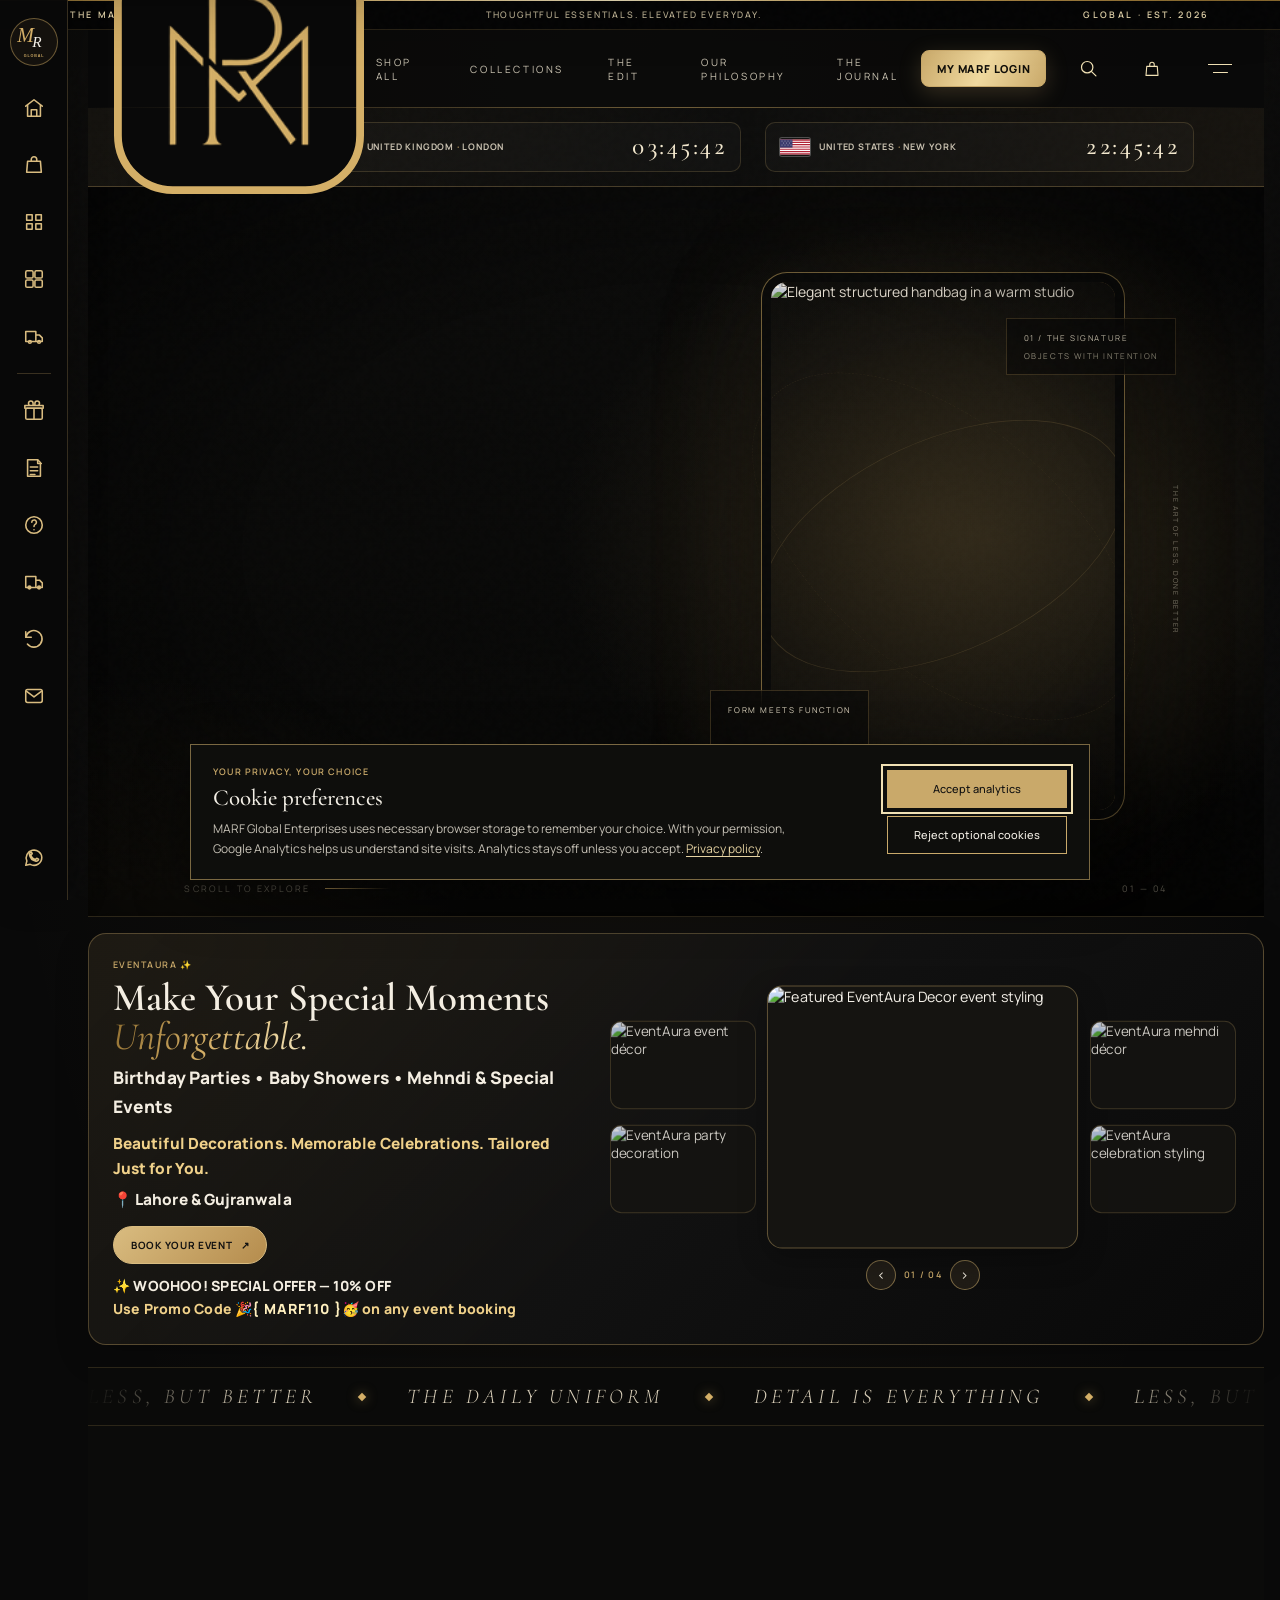
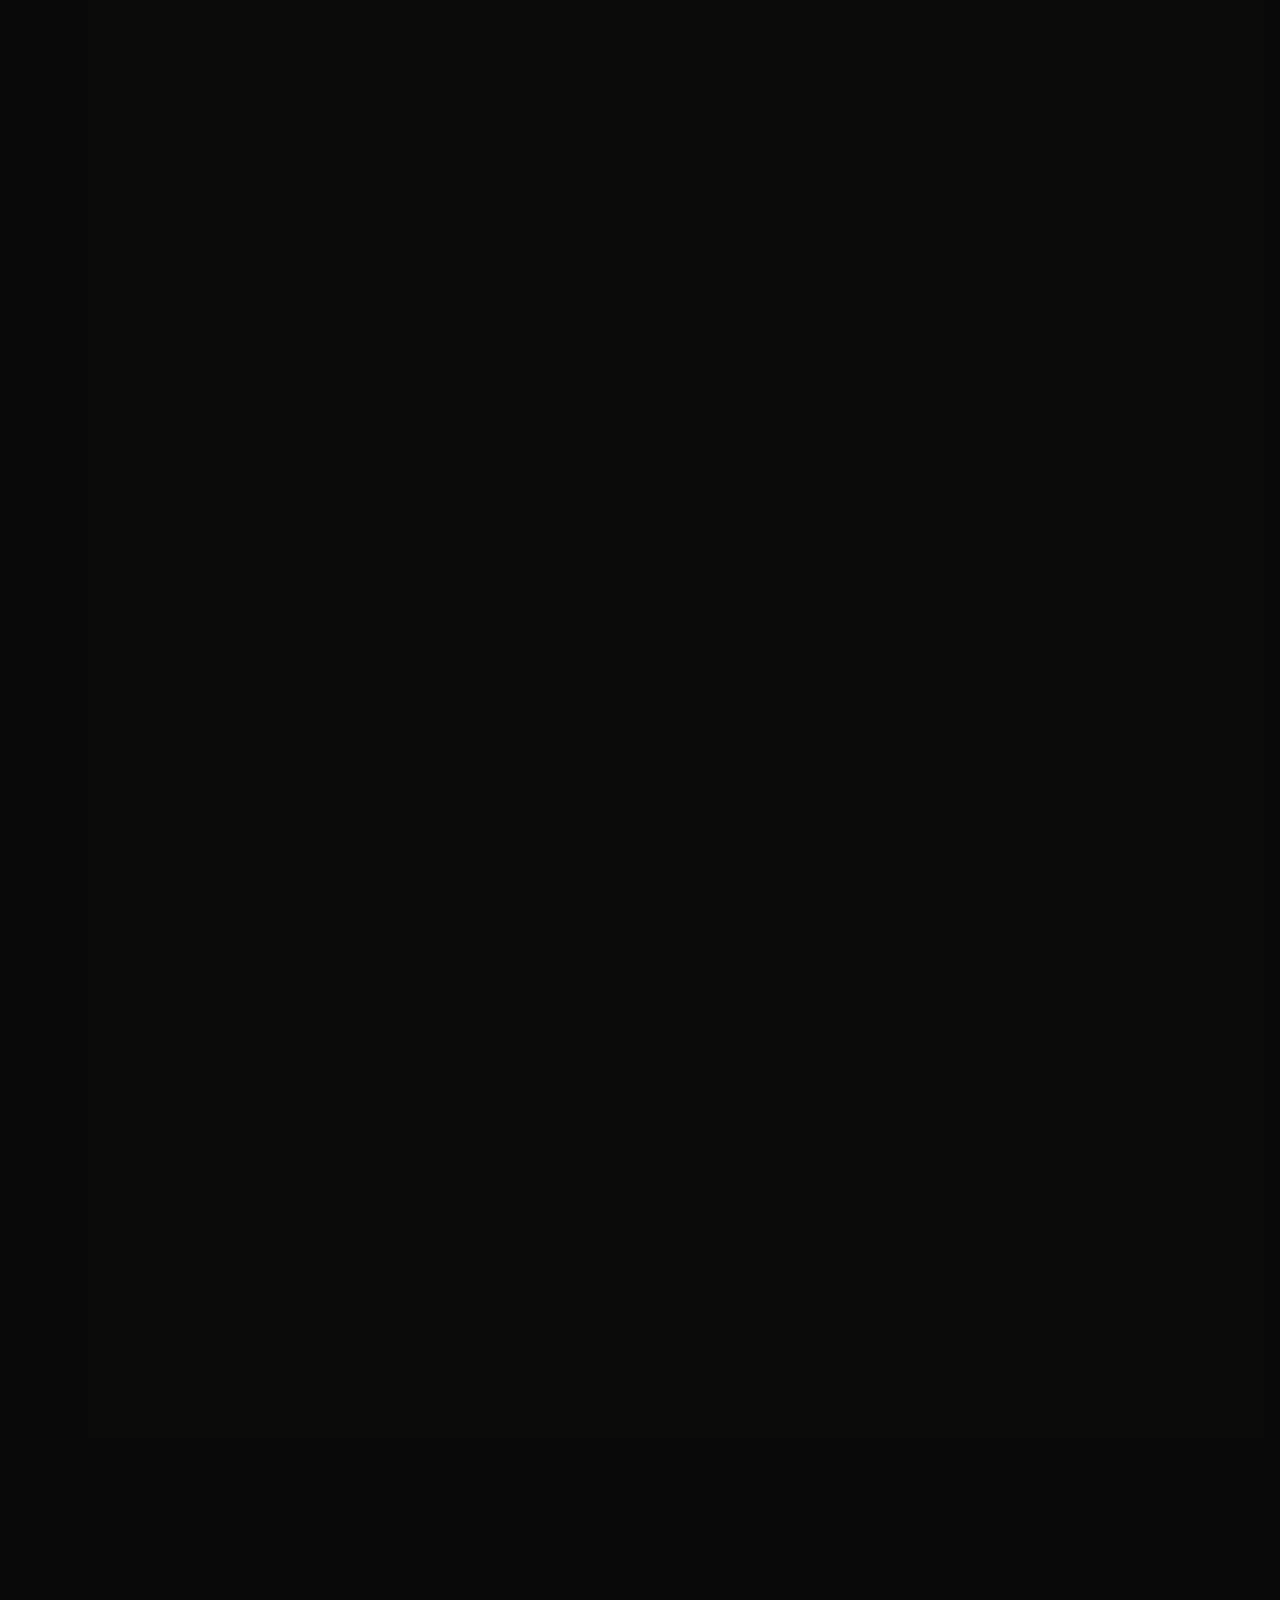
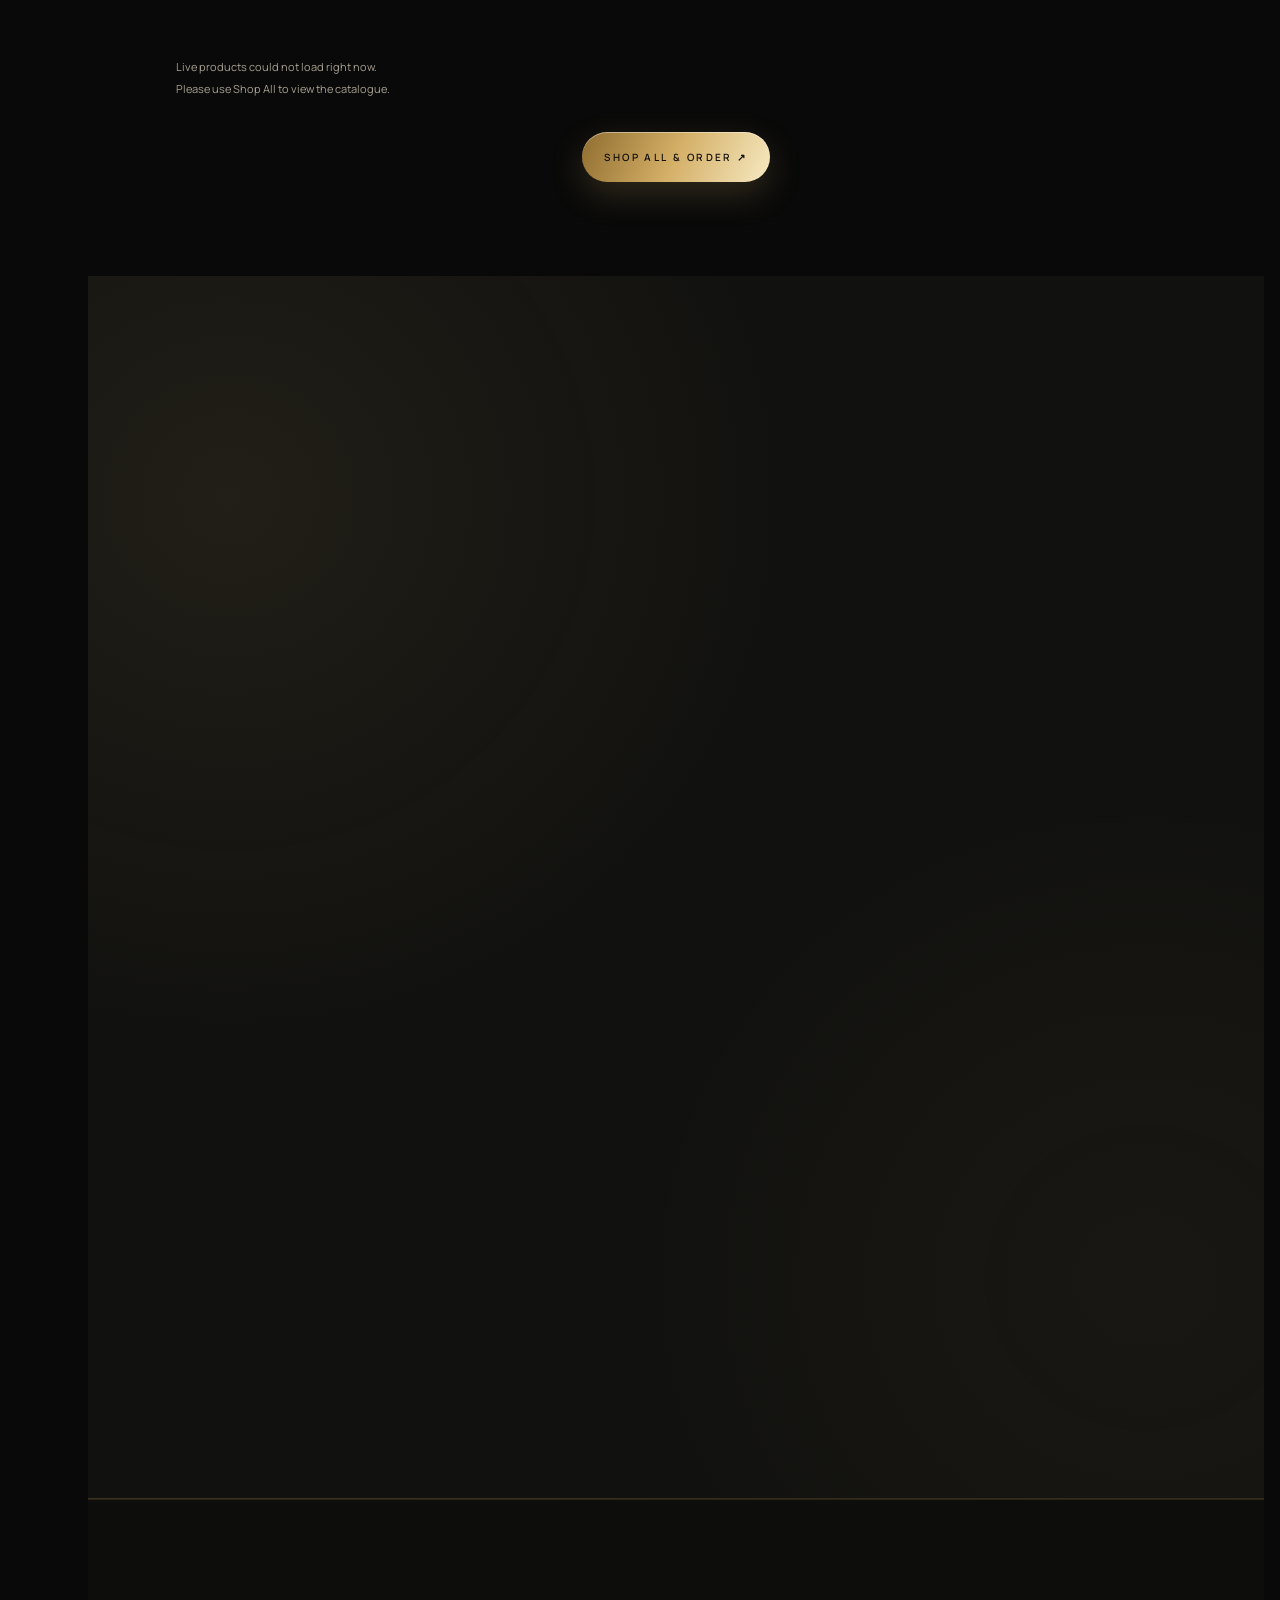
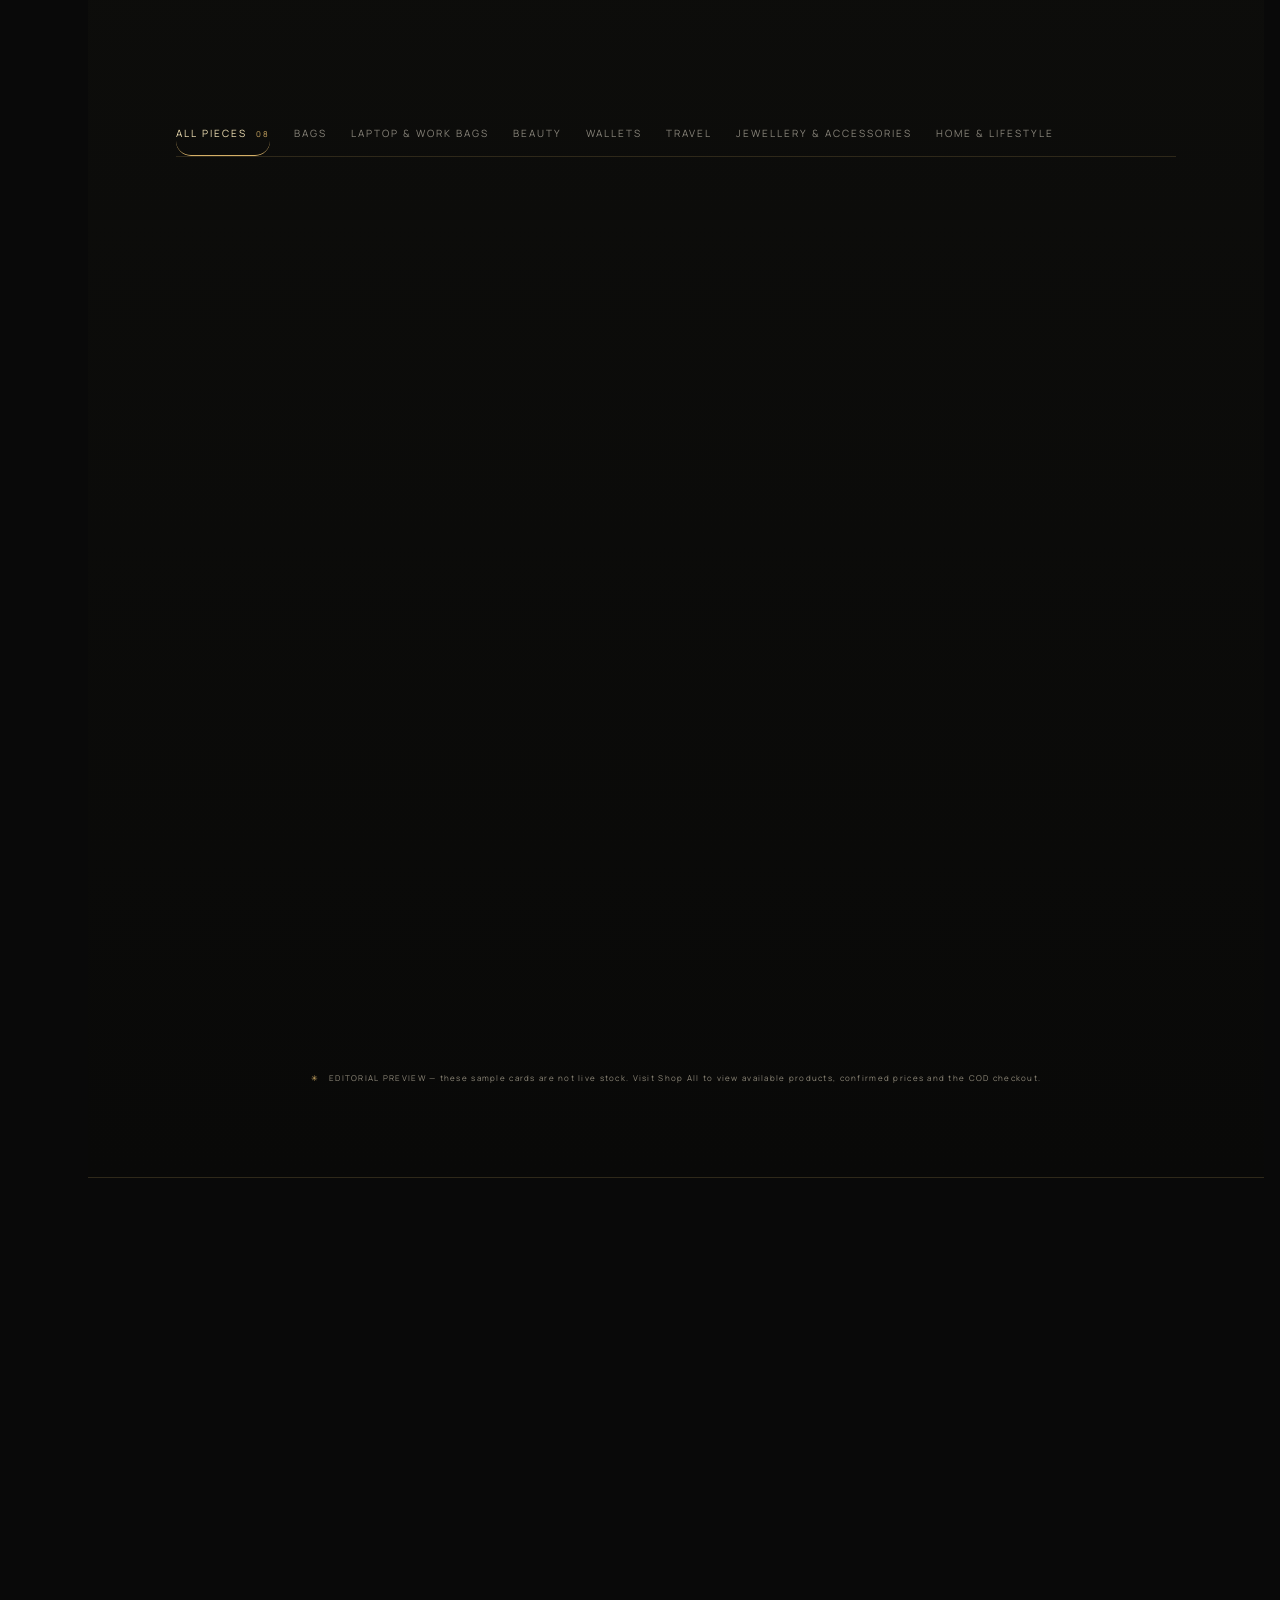
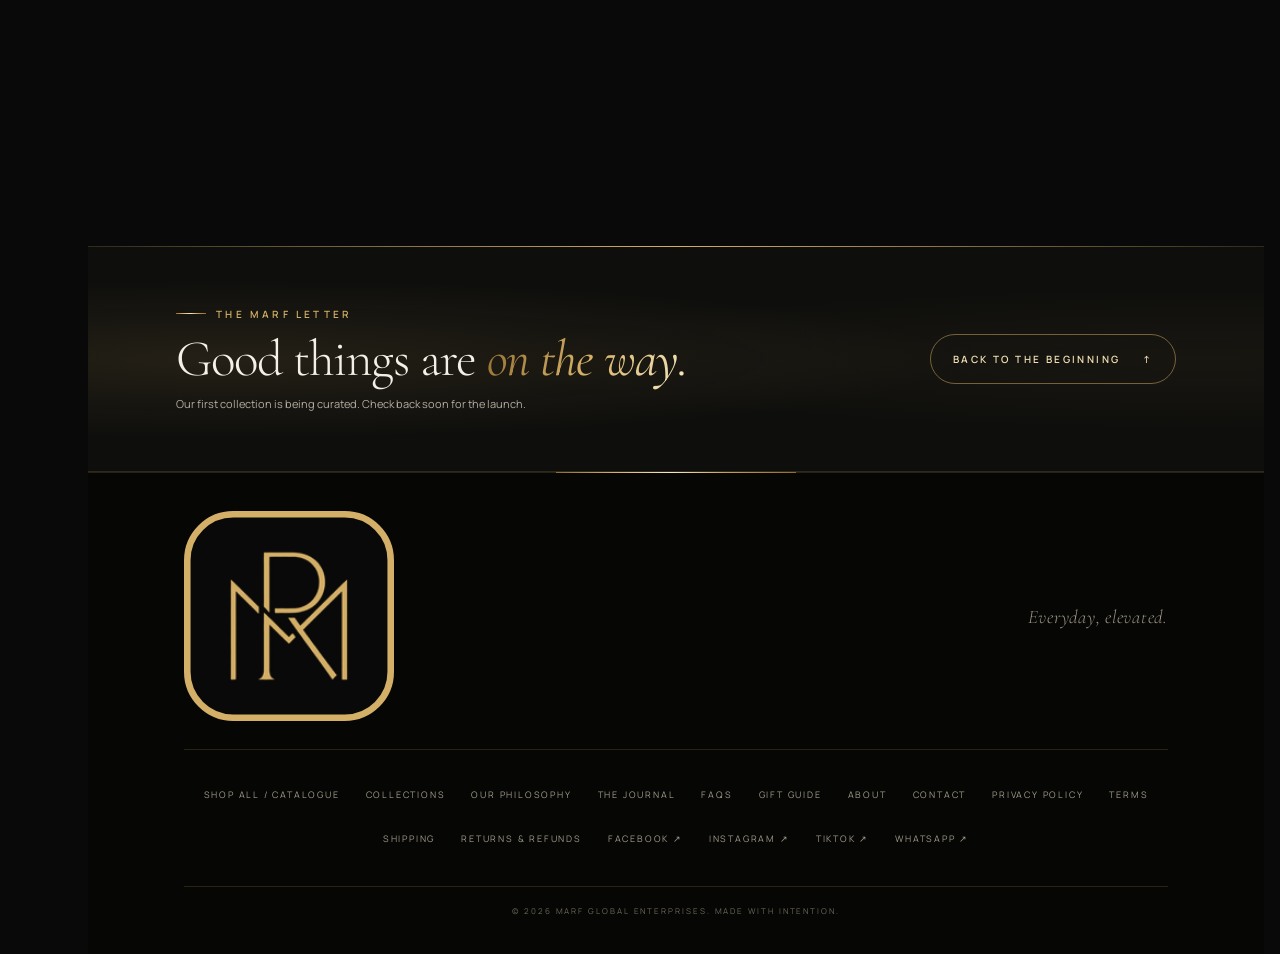
==== index.html @ a47e4362 "Refresh header and footer to use exact favicon logo artwork" ====
<!doctype html>
<html lang="en">
<head>
<title>MARF Global Enterprises | Quiet Luxury, Everyday Essentials</title>
<meta name="description" content="MARF Global Enterprises — considered everyday essentials, bags, beauty, wallets and lifestyle accessories.">
<meta name="theme-color" content="#090909">
<meta charset="utf-8">
<meta name="viewport" content="width=device-width, initial-scale=1">
<link rel="preconnect" href="https://fonts.googleapis.com">
<link rel="preconnect" href="https://fonts.gstatic.com" crossorigin>
<link href="https://fonts.googleapis.com/css2?family=Cormorant+Garamond:ital,wght@0,300;0,400;0,500;0,600;1,300;1,400;1,500&family=Manrope:wght@300;400;500;600;700&display=swap" rel="stylesheet">
<script>try{if(sessionStorage.getItem("marfSplash")){document.documentElement.classList.add("no-splash")}}catch(e){}</script>
<style>.no-splash .marf-splash{display:none!important}</style>
<link rel="stylesheet" href="styles.css">
<link rel="stylesheet" href="categories-premium.css">
<link rel="stylesheet" href="luxury.css">
<link rel="stylesheet" href="product-cards.css">

  <link rel="stylesheet" href="cookie-consent.css"><script src="cookie-consent.js" defer></script>
<link rel="icon" type="image/svg+xml" href="favicon.svg">
<meta name="application-name" content="MARF Global Enterprises">
<link rel="apple-touch-icon" href="favicon.svg">

<style id="marf-left-sidebar-styles">
:root{--marf-sidebar-width:68px}
.marf-left-sidebar{position:fixed;z-index:1000;left:0;top:0;bottom:0;width:var(--marf-sidebar-width);display:flex;flex-direction:column;align-items:center;gap:10px;padding:18px 9px;background:rgba(9,9,9,.97);border-right:1px solid rgba(201,169,106,.24);box-shadow:8px 0 32px rgba(0,0,0,.22);backdrop-filter:blur(18px);-webkit-backdrop-filter:blur(18px);overflow-y:auto;scrollbar-width:none}
.marf-left-sidebar::-webkit-scrollbar{display:none}
.marf-side-brand{display:grid;place-items:center;width:48px;height:48px;flex:0 0 48px;margin-bottom:8px;border:1px solid rgba(201,169,106,.35);border-radius:15px;background:rgba(201,169,106,.07);text-decoration:none}
.marf-side-brand img{width:32px;height:32px;object-fit:contain}
.marf-side-links{display:flex;flex-direction:column;align-items:center;gap:9px;width:100%}
.marf-side-links a{position:relative;display:grid;place-items:center;width:48px;height:48px;flex:0 0 48px;padding:0;border:1px solid transparent;border-radius:15px;color:#d9bc80;text-decoration:none;font-size:22px;line-height:1;transition:background .2s,border-color .2s,color .2s,transform .2s}
.marf-side-links a svg{width:22px;height:22px;display:block;fill:none;stroke:currentColor;stroke-width:1.7;stroke-linecap:round;stroke-linejoin:round}
.marf-side-links a:hover,.marf-side-links a:focus-visible{background:rgba(201,169,106,.13);border-color:rgba(201,169,106,.38);color:#f6e5bd;transform:translateY(-1px);outline:none}
.marf-side-links a:focus-visible{box-shadow:0 0 0 2px rgba(201,169,106,.25)}
.marf-side-links a::after{content:attr(data-label);position:absolute;left:58px;top:50%;transform:translateY(-50%);padding:9px 12px;border:1px solid rgba(201,169,106,.28);border-radius:9px;background:#111;color:#f0e6d2;font-size:11px;font-weight:600;letter-spacing:.02em;white-space:nowrap;opacity:0;visibility:hidden;pointer-events:none;box-shadow:0 8px 24px rgba(0,0,0,.3);transition:opacity .15s}
.marf-side-links a:hover::after,.marf-side-links a:focus-visible::after{opacity:1;visibility:visible}
.marf-side-divider{width:34px;height:1px;flex:0 0 1px;margin:3px 0;background:rgba(201,169,106,.25)}
.marf-side-spacer{flex:1;min-height:8px}
.marf-side-links a[aria-label="WhatsApp MARF"]{color:#d9bc80}
@media(min-width:768px){.site-header,.marf-timebar,main,.site-footer{margin-left:88px!important;width:calc(100% - 104px)!important}.site-header{padding-left:clamp(14px,2vw,32px)!important;padding-right:clamp(14px,2vw,32px)!important}}
@media(max-width:767px){body{padding-left:76px!important}.marf-left-sidebar{width:58px;padding:12px 5px}.marf-side-links a{width:44px;height:44px;flex-basis:44px}.marf-side-brand{width:44px;height:44px;flex-basis:44px}.marf-side-links{gap:7px}}
@media(prefers-reduced-motion:reduce){.marf-side-links a,.marf-side-links a::after{transition:none}}
</style>


<!-- Google AdSense site verification -->
<meta name="google-adsense-account" content="ca-pub-6162822251101594">
<style id="my-marf-login-cta-style">.site-header .header-actions a.my-marf-login-cta{display:inline-flex;align-items:center;justify-content:center;padding:11px 15px;border:1px solid #c9a96a;border-radius:8px;background:linear-gradient(115deg,#c9a96a,#f0d99f,#c9a96a);color:#100e09;font-family:Manrope,Arial,sans-serif;font-size:11px;font-weight:900;letter-spacing:.07em;line-height:1.2;text-decoration:none;text-transform:uppercase;white-space:nowrap;box-shadow:0 6px 22px rgba(201,169,106,.22)}.site-header .header-actions a.my-marf-login-cta:hover{filter:brightness(1.08);transform:translateY(-1px)}@media(max-width:767px){.site-header .header-actions a.my-marf-login-cta{font-size:9px;padding:9px 8px;letter-spacing:.02em}.site-header .header-actions{gap:7px}}</style>
<style id="marf-global-logo-fix">
.brand-logo-link{display:inline-flex!important;align-items:center!important;justify-content:flex-start!important;flex:0 0 auto!important;width:clamp(168px,20vw,250px)!important;max-width:42vw!important;min-width:0!important;overflow:visible!important}
.brand-logo-svg{display:block!important;width:100%!important;height:auto!important;max-height:none!important;object-fit:contain!important;object-position:left center!important;overflow:visible!important}
.footer-brand-link{width:210px!important}
.footer-brand-link .brand-logo-svg{max-height:none!important}
.marf-side-brand{display:inline-flex!important;align-items:center!important;justify-content:center!important;width:48px!important;height:48px!important;flex:0 0 48px!important;border:1px solid rgba(212,175,103,.45)!important;border-radius:50%!important;background:rgba(212,175,103,.06)!important;overflow:hidden!important}
.marf-side-brand img{display:block!important;width:40px!important;height:40px!important;object-fit:contain!important}
@media(max-width:767px){.brand-logo-link{width:clamp(132px,39vw,178px)!important;max-width:42vw!important}.brand-logo-svg{max-height:none!important}.footer-brand-link{width:160px!important}.marf-side-brand{width:42px!important;height:42px!important;flex-basis:42px!important}.marf-side-brand img{width:35px!important;height:35px!important}}
@media(max-width:380px){.brand-logo-link{width:124px!important;max-width:39vw!important}.site-header .header-actions{gap:5px!important}.site-header .my-marf-login-cta{padding:8px 6px!important;font-size:8px!important}}
</style>
</head>
<body>
  <div class="marf-splash" id="marf-splash" aria-hidden="true"><div class="marf-splash-mark"><img src="marf-monogram.svg" alt=""><i></i><span>GLOBAL</span></div></div>
    <div class="announcement"><span>THE MARF EDIT</span><span>Thoughtful essentials. Elevated everyday.</span><span>GLOBAL · EST. 2026</span></div>

<aside class="marf-left-sidebar" aria-label="MARF icon navigation">
  <a class="marf-side-brand" href="#top" aria-label="MARF Global Enterprises home" title="MARF Global Enterprises home"><img src="marf-monogram.svg" alt=""></a>
  <nav class="marf-side-links" aria-label="Shop navigation">
    <a href="#top" data-label="Home" aria-label="Home" title="Home"><svg viewBox="0 0 24 24" aria-hidden="true"><path d="m3 10 9-7 9 7"/><path d="M5 9v12h14V9M9 21v-7h6v7"/></svg></a>
    <a href="products.html" data-label="Shop All Products" aria-label="Shop All Products" title="Shop All Products"><svg viewBox="0 0 24 24" aria-hidden="true"><path d="M5 8h14l1 12H4L5 8Z"/><path d="M9 8V6a3 3 0 0 1 6 0v2"/></svg></a>
    <a href="#collections" data-label="Collections" aria-label="Collections" title="Collections"><svg viewBox="0 0 24 24" aria-hidden="true"><path d="M4 4h6v6H4zM14 4h6v6h-6zM4 14h6v6H4zM14 14h6v6h-6z"/></svg></a>
    <a href="#shop-categories" data-label="20 Categories" aria-label="20 Categories" title="20 Categories"><svg viewBox="0 0 24 24" aria-hidden="true"><rect x="3" y="3" width="8" height="8" rx="1.5"/><rect x="13" y="3" width="8" height="8" rx="1.5"/><rect x="3" y="13" width="8" height="8" rx="1.5"/><rect x="13" y="13" width="8" height="8" rx="1.5"/></svg></a>
    <a href="#live-stock" data-label="Available Now" aria-label="Available Now" title="Available Now"><svg viewBox="0 0 24 24" aria-hidden="true"><path d="M3 7h11v11H3zM14 11h4l3 3v4h-7z"/><circle cx="7.5" cy="18.5" r="1.5"/><circle cx="17.5" cy="18.5" r="1.5"/></svg></a>
  </nav>
  <div class="marf-side-divider" aria-hidden="true"></div>
  <nav class="marf-side-links" aria-label="Help and discovery">
    <a href="gift-guide.html" data-label="Gift Guide" aria-label="Gift Guide" title="Gift Guide"><svg viewBox="0 0 24 24" aria-hidden="true"><rect x="3" y="9" width="18" height="12" rx="1.5"/><path d="M12 9v12M2 6h20v3H2zM12 6H8.5a2.5 2.5 0 1 1 2.5-2.5V6ZM12 6h3.5A2.5 2.5 0 1 0 13 3.5V6Z"/></svg></a>
    <a href="blog.html" data-label="The Journal" aria-label="The Journal" title="The Journal"><svg viewBox="0 0 24 24" aria-hidden="true"><path d="M5 3h11l3 3v15H5z"/><path d="M16 3v4h4M8 11h8M8 15h8M8 19h5"/></svg></a>
    <a href="faq.html" data-label="FAQs" aria-label="FAQs" title="FAQs"><svg viewBox="0 0 24 24" aria-hidden="true"><circle cx="12" cy="12" r="9"/><path d="M9.6 9a2.5 2.5 0 1 1 4.6 1.4c-.8 1-2.2 1.2-2.2 3.1M12 17.2h.01"/></svg></a>
    <a href="shipping.html" data-label="Shipping Policy" aria-label="Shipping Policy" title="Shipping Policy"><svg viewBox="0 0 24 24" aria-hidden="true"><path d="M3 6h11v12H3zM14 10h4l3 3v5h-7z"/><circle cx="7" cy="18" r="1.5"/><circle cx="17.5" cy="18" r="1.5"/></svg></a>
    <a href="returns.html" data-label="Returns & Refunds" aria-label="Returns & Refunds" title="Returns & Refunds"><svg viewBox="0 0 24 24" aria-hidden="true"><path d="M3 10a9 9 0 1 1 1.8 7.5"/><path d="M3 4v6h6"/></svg></a>
    <a href="contact.html" data-label="Contact Us" aria-label="Contact Us" title="Contact Us"><svg viewBox="0 0 24 24" aria-hidden="true"><rect x="3" y="5" width="18" height="14" rx="2"/><path d="m4 7 8 6 8-6"/></svg></a>
  </nav>
  <div class="marf-side-spacer"></div>
  <nav class="marf-side-links" aria-label="Direct support">
    <a href="https://wa.me/923404612368" target="_blank" rel="noopener noreferrer" data-label="WhatsApp MARF" aria-label="WhatsApp MARF" title="WhatsApp MARF"><svg viewBox="0 0 24 24" aria-hidden="true"><path d="M20.5 11.5a8.5 8.5 0 0 1-12.6 7.4L3 20l1.2-4.7A8.5 8.5 0 1 1 20.5 11.5Z"/><path d="M8.5 8.2c.5 2.8 2.5 4.8 5.3 5.3l1.2-1.2 2 .9c-.2 1.5-1.4 2.4-2.8 2.2-3.7-.7-6.5-3.5-7.2-7.2-.2-1.4.7-2.6 2.2-2.8l.9 2-1.6.8Z"/></svg></a>
  </nav>
</aside>

  <header class="site-header">
    <a class="brand-logo-link" href="#top" aria-label="MR monogram — MARF Global Enterprises home"><img class="brand-logo-svg" src="marf-logo.svg?v=4" alt="MARF Global Enterprises"></a>
    <nav class="main-nav" aria-label="Main navigation">
      <a href="products.html" class="catalogue-nav-link">Shop All</a><a href="#collections">Collections</a><a href="#featured">The edit</a><a href="#story">Our philosophy</a><a href="blog.html">The Journal</a>
    </nav>
    <div class="header-actions"><a class="my-marf-login-cta" href="account.html">MY MARF LOGIN</a><button class="icon-button search-toggle" aria-label="Search products">⌕</button><button class="cart-button" id="cart-open" aria-label="Open shopping bag"><svg class="bag-icon" xmlns="http://www.w3.org/2000/svg" viewBox="0 0 24 24" aria-hidden="true" focusable="false"><path d="M5 8.5h14l1 12H4l1-12Z"/><path d="M9 8.5V6a3 3 0 0 1 6 0v2.5"/></svg></button><button class="menu-toggle" id="menu-toggle" aria-label="Open menu">☰</button></div>
  </header>
  <section class="marf-timebar marf-global-clocks" aria-label="Live local times in the United Kingdom and United States">
    <div class="marf-timebar-label"><svg class="marf-timebar-clock-icon" viewBox="0 0 24 24" aria-hidden="true"><circle cx="12" cy="12" r="9"></circle><path d="M12 7v5l3.5 2"></path></svg><span>LIVE GLOBAL TIME</span></div>
    <div class="marf-global-clock">
      <span class="marf-clock-country"><svg class="marf-country-flag marf-flag-uk" viewBox="0 0 60 30" aria-label="United Kingdom flag" role="img"><rect width="60" height="30" fill="#012169"/><path d="M0 0 60 30M60 0 0 30" stroke="#fff" stroke-width="6"/><path d="M0 0 60 30M60 0 0 30" stroke="#C8102E" stroke-width="2.5"/><path d="M30 0v30M0 15h60" stroke="#fff" stroke-width="10"/><path d="M30 0v30M0 15h60" stroke="#C8102E" stroke-width="6"/></svg><span>UNITED KINGDOM <i>·</i> LONDON</span></span>
      <time id="marf-uk-clock" class="marf-live-clock" aria-label="Current local time in London">Loading…</time>
    </div>
    <div class="marf-global-clock">
      <span class="marf-clock-country"><svg class="marf-country-flag marf-flag-us" viewBox="0 0 60 30" aria-label="United States flag" role="img"><rect width="60" height="30" fill="#fff"/><path d="M0 0h60v2.3H0zm0 4.6h60v2.3H0zm0 4.6h60v2.3H0zm0 4.6h60v2.3H0zm0 4.6h60v2.3H0zm0 4.6h60v2.3H0zm0 4.6h60V30H0z" fill="#B22234"/><rect width="25" height="16.2" fill="#3C3B6E"/><g fill="#fff"><circle cx="4" cy="3" r=".8"/><circle cx="10" cy="3" r=".8"/><circle cx="16" cy="3" r=".8"/><circle cx="22" cy="3" r=".8"/><circle cx="7" cy="7" r=".8"/><circle cx="13" cy="7" r=".8"/><circle cx="19" cy="7" r=".8"/><circle cx="4" cy="11" r=".8"/><circle cx="10" cy="11" r=".8"/><circle cx="16" cy="11" r=".8"/><circle cx="22" cy="11" r=".8"/></g></svg><span>UNITED STATES <i>·</i> NEW YORK</span></span>
      <time id="marf-us-clock" class="marf-live-clock" aria-label="Current local time in New York">Loading…</time>
    </div>
  </section>
  <style id="marf-global-timebar-fix">
    .marf-timebar.marf-global-clocks{display:flex!important;align-items:center!important;justify-content:space-between!important;flex-wrap:wrap!important;gap:14px 24px!important;width:100%;min-height:76px!important;padding:14px clamp(16px,5.5%,70px)!important;background:linear-gradient(105deg,#15130f,#0d0d0c 55%,#17140f)!important;border-bottom:1px solid rgba(201,169,106,.3)!important}
    .marf-global-clocks .marf-timebar-label{display:flex!important;align-items:center!important;gap:9px!important;margin:0!important;white-space:nowrap!important;color:#e2c78e!important;font-size:9px!important;letter-spacing:.15em!important}
    .marf-global-clocks .marf-timebar-clock-icon{display:block!important;width:20px!important;height:20px!important;flex:0 0 20px!important;fill:none!important;stroke:#d6b777!important;stroke-width:1.7!important;stroke-linecap:round!important;stroke-linejoin:round!important}
    .marf-global-clocks .marf-global-clock{display:flex!important;flex:1 1 250px!important;align-items:center!important;justify-content:space-between!important;gap:14px!important;min-width:0!important;padding:10px 14px!important;border:1px solid rgba(201,169,106,.2)!important;border-radius:10px!important;background:rgba(255,255,255,.025)!important}
    .marf-global-clocks .marf-clock-country{display:inline-flex!important;align-items:center!important;gap:9px!important;color:#c9c1b0!important;font-family:Manrope,Arial,sans-serif!important;font-size:9px!important;font-weight:700!important;letter-spacing:.09em!important;line-height:1.5!important}
    .marf-global-clocks .marf-clock-country i{font-style:normal;color:#c9a96a}
    .marf-global-clocks .marf-country-flag{display:block!important;flex:0 0 30px!important;width:30px!important;height:18px!important;min-width:30px!important;border-radius:2px!important;overflow:hidden!important;box-shadow:0 0 0 1px rgba(255,255,255,.25)!important}
    .marf-global-clocks .marf-live-clock{display:block!important;color:#f3e8ce!important;font-family:"Cormorant Garamond",Georgia,serif!important;font-size:clamp(19px,2vw,25px)!important;font-weight:500!important;letter-spacing:.06em!important;line-height:1.1!important;font-variant-numeric:tabular-nums!important;white-space:nowrap!important}
    @media(max-width:700px){.marf-timebar.marf-global-clocks{align-items:stretch!important;gap:8px!important;padding:12px 12px!important}.marf-global-clocks .marf-timebar-label{width:100%!important}.marf-global-clocks .marf-global-clock{flex:1 1 100%!important;min-height:54px!important;padding:10px 12px!important}.marf-global-clocks .marf-clock-country{font-size:8px!important;letter-spacing:.06em!important}.marf-global-clocks .marf-live-clock{font-size:20px!important}}
  </style>
  <script>
    (function(){
      function updateGlobalClocks(){
        const now = new Date();
        const format = {hour:'2-digit', minute:'2-digit', second:'2-digit', hour12:false};
        const uk = document.getElementById('marf-uk-clock');
        const us = document.getElementById('marf-us-clock');
        try {
          if(uk) uk.textContent = new Intl.DateTimeFormat('en-GB', {...format, timeZone:'Europe/London'}).format(now);
          if(us) us.textContent = new Intl.DateTimeFormat('en-US', {...format, timeZone:'America/New_York'}).format(now);
        } catch(error) {
          if(uk) uk.textContent = '--:--:--';
          if(us) us.textContent = '--:--:--';
        }
      }
      updateGlobalClocks();
      setInterval(updateGlobalClocks, 1000);
    })();
  </script>
  <main>
    <section class="hero" id="top">
      <div class="hero-glow"></div><div class="hero-grid"></div>
      <div class="hero-copy reveal">
        <p class="eyebrow"><span class="eyebrow-line"></span> A NEW PERSPECTIVE ON EVERYDAY</p>
        <h1>Quiet luxury.<br><em>Everyday ritual.</em></h1>
        <p class="hero-description">A considered collection of pieces that bring a little more intention to the way you move through the world.</p>
        <div class="hero-actions"><a class="button button-gold" href="#collections">Explore the collection <span>↗</span></a><a class="text-link" href="#story">Discover MARF <span>→</span></a></div>
        <div class="hero-note"><span class="note-dot"></span> MADE FOR YOUR EVERYDAY, MADE TO FEEL DIFFERENT</div>
      </div>
      <div class="hero-art" aria-label="Editorial still life of a premium handbag">
        <div class="orbit orbit-one"></div><div class="orbit orbit-two"></div>
        <div class="hero-image-wrap"><img class="hero-image" src="https://raw.githubusercontent.com/Mureedabbas1/marf-pakistan-store/main/photo-with-MR-badge.png" alt="Elegant structured handbag in a warm studio" fetchpriority="high"></div>
        <div class="floating-label label-top"><span>01 / THE SIGNATURE</span><span>OBJECTS WITH INTENTION</span></div>
        <div class="floating-label label-bottom"><span>FORM MEETS FUNCTION</span><span class="label-mark">M.</span></div>
        <div class="vertical-type">THE ART OF LESS, DONE BETTER</div>
      </div>
      <div class="hero-bottom"><span>SCROLL TO EXPLORE</span><span class="scroll-line"></span><span>01 — 04</span></div>
    </section>

  <section id="eventaura-promo" aria-labelledby="eventaura-title" style="position:relative;isolation:isolate;display:grid;grid-template-columns:minmax(0,1fr) minmax(0,1.35fr);align-items:center;gap:clamp(14px,2vw,28px);margin:16px 0 22px;padding:clamp(14px,2.2vw,24px);width:100%;max-width:none;box-sizing:border-box;overflow:hidden;border:1px solid rgba(201,169,106,.34);border-radius:18px;background:linear-gradient(135deg,rgba(201,169,106,.1),rgba(18,18,18,.96) 52%,rgba(9,9,9,.98));box-shadow:0 12px 34px rgba(0,0,0,.18)">
    <div style="min-width:0">
      <p style="margin:0 0 7px;color:#c9a96a;font:600 9px/1.5 Manrope,sans-serif;letter-spacing:.16em;text-transform:uppercase">EVENTAURA ✨</p>
      <h2 id="eventaura-title" style="margin:0 0 8px;color:#f4eee2;font:600 clamp(27px,3.5vw,39px)/1 'Cormorant Garamond',Georgia,serif">Make Your Special Moments <em style="color:#d9bc80">Unforgettable.</em></h2>
      <p style="margin:0 0 10px;color:#f4eee2;font:800 clamp(15px,1.35vw,18px)/1.65 Manrope,sans-serif;letter-spacing:.005em">Birthday Parties • Baby Showers • Mehndi &amp; Special Events</p><p style="margin:0 0 14px;color:#f0d18a;font:800 clamp(14px,1.2vw,16px)/1.65 Manrope,sans-serif;letter-spacing:.005em">Beautiful Decorations. Memorable Celebrations. Tailored Just for You.<br><span style="display:inline-block;margin-top:5px;color:#f4eee2;font-weight:800">📍 Lahore &amp; Gujranwala</span></p>
      <div style="display:flex;flex-wrap:wrap;align-items:center;gap:10px 14px;margin-top:2px"><a href="https://www.instagram.com/eventaura_decor_1/" target="_blank" rel="noopener noreferrer" aria-label="Book your event with EventAura Decor on Instagram" style="display:inline-flex;flex:0 0 auto;align-items:center;justify-content:center;gap:8px;min-height:38px;padding:0 17px;border:1px solid #d9bc80;border-radius:999px;background:linear-gradient(135deg,#d9bc80,#b58c4d);color:#111;text-decoration:none;font:700 10px/1 Manrope,sans-serif;letter-spacing:.07em;text-transform:uppercase">Book Your Event <span aria-hidden="true">↗</span></a><p style="margin:0;color:#f4eee2;font:800 14px/1.65 Manrope,sans-serif;letter-spacing:.015em">✨ WOOHOO! SPECIAL OFFER — 10% OFF<br><span style="color:#f0d18a">Use Promo Code 🎉<strong style="color:#fff0bf;font-weight:900;letter-spacing:.08em">{ MARF110 }</strong>🥳 on any event booking</span></p></div>
    </div>
    <div class="eventaura-gallery" aria-label="EventAura décor photo carousel" style="min-width:0;display:grid;grid-template-columns:minmax(0,.72fr) minmax(0,1.45fr) minmax(0,.72fr);align-items:center;gap:clamp(6px,1vw,12px)">
      <div class="eventaura-side eventaura-left" style="display:grid;gap:clamp(6px,1vw,12px)">
        <a href="https://www.instagram.com/eventaura_decor_1/" target="_blank" rel="noopener noreferrer" aria-label="View EventAura décor photo on Instagram" class="eventaura-photo" style="display:block;overflow:hidden;border:1px solid rgba(201,169,106,.28);border-radius:12px;background:#151411;opacity:.82;transform:scale(.96)"><img src="https://raw.githubusercontent.com/Mureedabbas1/marf-pakistan-store/main/825325959_18111641372592904_3333500286475118110_n.webp" alt="EventAura event décor" loading="lazy" style="display:block;width:100%;height:clamp(62px,7vw,100px);object-fit:cover"></a>
        <a href="https://www.instagram.com/eventaura_decor_1/" target="_blank" rel="noopener noreferrer" aria-label="View EventAura décor photo on Instagram" class="eventaura-photo" style="display:block;overflow:hidden;border:1px solid rgba(201,169,106,.28);border-radius:12px;background:#151411;opacity:.82;transform:scale(.96)"><img src="https://raw.githubusercontent.com/Mureedabbas1/marf-pakistan-store/main/850496304_961973356979990_7054018491998961181_n.jpg" alt="EventAura party decoration" loading="lazy" style="display:block;width:100%;height:clamp(62px,7vw,100px);object-fit:cover"></a>
      </div>
      <a href="https://www.instagram.com/eventaura_decor_1/" target="_blank" rel="noopener noreferrer" aria-label="View featured EventAura décor photo on Instagram" style="display:block;min-width:0;overflow:hidden;border:1px solid rgba(201,169,106,.42);border-radius:15px;background:#151411;box-shadow:0 10px 28px rgba(0,0,0,.28);transform:scale(1.02)">
        <img src="https://raw.githubusercontent.com/Mureedabbas1/marf-pakistan-store/main/ev.jpg" alt="Featured EventAura Decor event styling" loading="eager" style="display:block;width:100%;height:clamp(165px,20vw,270px);object-fit:cover;object-position:center">
      </a>
      <div class="eventaura-side eventaura-right" style="display:grid;gap:clamp(6px,1vw,12px)">
        <a href="https://www.instagram.com/eventaura_decor_1/" target="_blank" rel="noopener noreferrer" aria-label="View EventAura décor photo on Instagram" class="eventaura-photo" style="display:block;overflow:hidden;border:1px solid rgba(201,169,106,.28);border-radius:12px;background:#151411;opacity:.82;transform:scale(.96)"><img src="https://raw.githubusercontent.com/Mureedabbas1/marf-pakistan-store/main/857187728_4057245284578707_3254438059021366783_n.jpg" alt="EventAura mehndi décor" loading="lazy" style="display:block;width:100%;height:clamp(62px,7vw,100px);object-fit:cover"></a>
        <a href="https://www.instagram.com/eventaura_decor_1/" target="_blank" rel="noopener noreferrer" aria-label="View EventAura décor photo on Instagram" class="eventaura-photo" style="display:block;overflow:hidden;border:1px solid rgba(201,169,106,.28);border-radius:12px;background:#151411;opacity:.82;transform:scale(.96)"><img src="https://raw.githubusercontent.com/Mureedabbas1/marf-pakistan-store/main/861754724_18115246403592904_2830278819138333895_n.webp" alt="EventAura celebration styling" loading="lazy" style="display:block;width:100%;height:clamp(62px,7vw,100px);object-fit:cover"></a>
      </div>
      <div class="eventaura-gallery-controls" style="grid-column:1/-1;display:flex;justify-content:center;align-items:center;gap:8px;margin-top:2px">
        <button type="button" id="eventaura-prev" aria-label="Previous EventAura photos" style="width:30px;height:30px;border:1px solid rgba(201,169,106,.55);border-radius:50%;background:rgba(201,169,106,.1);color:#f4eee2;cursor:pointer">‹</button>
        <span id="eventaura-slide-label" style="color:#c9a96a;font:600 9px/1.4 Manrope,sans-serif;letter-spacing:.14em">01 / 04</span>
        <button type="button" id="eventaura-next" aria-label="Next EventAura photos" style="width:30px;height:30px;border:1px solid rgba(201,169,106,.55);border-radius:50%;background:rgba(201,169,106,.1);color:#f4eee2;cursor:pointer">›</button>
      </div>
    </div>
    <script>
      (function(){
        var root=document.getElementById('eventaura-promo');
        if(!root||root.dataset.carouselReady)return;
        root.dataset.carouselReady='1';
        var left=root.querySelector('.eventaura-left');
        var right=root.querySelector('.eventaura-right');
        var leftCards=left?Array.from(left.children):[];
        var rightCards=right?Array.from(right.children):[];
        var prev=root.querySelector('#eventaura-prev');
        var next=root.querySelector('#eventaura-next');
        var label=root.querySelector('#eventaura-slide-label');
        var index=0;
        function rotate(step){
          var all=leftCards.concat(rightCards);
          if(!all.length)return;
          index=(index+step+all.length)%all.length;
          var ordered=all.slice(index).concat(all.slice(0,index));
          if(left&&right){
            left.replaceChildren(ordered[0],ordered[1]);
            right.replaceChildren(ordered[2],ordered[3]);
            leftCards=Array.from(left.children);
            rightCards=Array.from(right.children);
          }
          if(label)label.textContent=String(index+1).padStart(2,'0')+' / 04';
        }
        if(prev)prev.addEventListener('click',function(){rotate(-1)});
        if(next)next.addEventListener('click',function(){rotate(1)});
        var timer=setInterval(function(){rotate(1)},3000);
        root.addEventListener('mouseenter',function(){clearInterval(timer)},{once:true});
      })();
    </script>
    <style>
      @media(max-width:700px){
        #eventaura-promo{grid-template-columns:1fr!important;gap:16px!important;padding:16px!important;margin:12px 0 18px!important}
        #eventaura-promo h2{font-size:30px!important}
        #eventaura-promo .eventaura-gallery{grid-template-columns:minmax(0,.7fr) minmax(0,1.5fr) minmax(0,.7fr)!important;gap:6px!important}
        #eventaura-promo .eventaura-side{gap:6px!important}
        #eventaura-promo .eventaura-side img{height:clamp(58px,16vw,92px)!important}
        #eventaura-promo .eventaura-gallery>a img{height:clamp(155px,44vw,230px)!important}
      }
    </style>
  </section>
    <section class="ticker" aria-label="MARF values"><div class="ticker-track"><span>LESS, BUT BETTER</span><i>✳</i><span>THE DAILY UNIFORM</span><i>✳</i><span>DETAIL IS EVERYTHING</span><i>✳</i><span>LESS, BUT BETTER</span><i>✳</i><span>THE DAILY UNIFORM</span><i>✳</i></div></section>
    
    <section class="section collections-section" id="collections">
      <div class="section-heading reveal"><div><p class="eyebrow">01 — FIND YOUR EVERYDAY</p><h2>Considered <em>collections.</em></h2></div><p class="section-intro">The little things are never little. Explore everyday essentials chosen for their form, function and feeling.</p></div>
      <div class="collection-grid">
        <a class="collection-card collection-large reveal" href="#featured" data-category="Bags"><img src="https://raw.githubusercontent.com/Mureedabbas1/marf-pakistan-store/main/photo-with-MR-badge.png" alt="Minimal premium everyday backpack" loading="lazy"><div class="collection-overlay"></div><div class="collection-meta"><span>01 / CARRY WITH INTENTION</span><span class="round-arrow">↗</span></div><div class="collection-title"><h3>Bags &<br>carryalls</h3><span>EXPLORE COLLECTION</span></div></a>
        <a class="collection-card reveal" href="#featured" data-category="Beauty"><img src="https://images.unsplash.com/photo-1608248543803-ba4f8c70ae0b?auto=format&fit=crop&w=900&q=85" alt="Minimal beauty and skincare essentials" loading="lazy"><div class="collection-overlay"></div><div class="collection-meta"><span>02 / YOUR DAILY RITUAL</span><span class="round-arrow">↗</span></div><div class="collection-title"><h3>Beauty &<br>care</h3><span>EXPLORE COLLECTION</span></div></a>
        <a class="collection-card reveal" href="#featured" data-category="Wallets"><img src="https://images.unsplash.com/photo-1627123424574-724758594e93?auto=format&fit=crop&w=900&q=85" alt="Classic leather wallet detail" loading="lazy"><div class="collection-overlay"></div><div class="collection-meta"><span>03 / KEEP IT CLOSE</span><span class="round-arrow">↗</span></div><div class="collection-title"><h3>Wallets &<br>small goods</h3><span>EXPLORE COLLECTION</span></div></a>
        <a class="collection-card reveal" href="#featured" data-category="Work Bags"><img src="https://images.unsplash.com/photo-1553062407-98eeb64c6a62?auto=format&fit=crop&w=900&q=85" alt="Work and laptop backpack" loading="lazy"><div class="collection-overlay"></div><div class="collection-meta"><span>04 / WORK, REIMAGINED</span><span class="round-arrow">↗</span></div><div class="collection-title"><h3>Laptop &<br>work bags</h3><span>EXPLORE COLLECTION</span></div></a>
        <a class="collection-card reveal" href="#featured" data-category="Travel"><img src="https://raw.githubusercontent.com/Mureedabbas1/marf-pakistan-store/main/00000.jpg" alt="MARF travel essentials" loading="lazy"><div class="collection-overlay"></div><div class="collection-meta"><span>05 / GO FURTHER</span><span class="round-arrow">↗</span></div><div class="collection-title"><h3>Travel<br>essentials</h3><span>EXPLORE COLLECTION</span></div></a>
        <a class="collection-card reveal" href="#featured" data-category="Accessories"><img src="https://raw.githubusercontent.com/Mureedabbas1/marf-pakistan-store/main/images-MR-cufflink.png" alt="Jewellery and personal accessories" loading="lazy"><div class="collection-overlay"></div><div class="collection-meta"><span>06 / THE FINISHING TOUCH</span><span class="round-arrow">↗</span></div><div class="collection-title"><h3>Jewellery &<br>accessories</h3><span>EXPLORE COLLECTION</span></div></a>
        <a class="collection-card reveal" href="#featured" data-category="Lifestyle"><img src="https://images.unsplash.com/photo-1600210492486-724fe5c67fb0?auto=format&fit=crop&w=900&q=85" alt="Calm home and lifestyle details" loading="lazy"><div class="collection-overlay"></div><div class="collection-meta"><span>07 / LIVE CONSIDERED</span><span class="round-arrow">↗</span></div><div class="collection-title"><h3>Home &<br>lifestyle</h3><span>EXPLORE COLLECTION</span></div></a>
      </div>
    </section>
    <section class="section live-home-section" id="live-stock">
      <div class="section-heading reveal"><div><p class="eyebrow">LIVE INVENTORY / MARF GLOBAL ENTERPRISES</p><h2>Available <em>right now.</em></h2></div><p class="section-intro">Real products, current prices and available stock — added directly by MARF.</p></div>
      <div class="product-grid live-home-grid" id="homepage-live-products" aria-live="polite"><p class="section-intro">Browse the live catalogue for currently available products, confirmed prices and Cash on Delivery ordering. <a href="products.html">Open Shop All ↗</a></p></div>
      <div style="text-align:center;margin-top:28px"><a class="button button-gold" href="products.html">Shop all & order ↗</a></div>
    </section>
    <section class="section shop-categories-section" id="shop-categories">
      <div class="section-heading reveal"><div><p class="eyebrow">SHOP MARF / 20 CATEGORIES</p><h2>Find your <em>category.</em></h2></div><p class="section-intro">Explore the full range of categories planned for MARF Global Enterprises. Product availability will be added as each collection is prepared.</p></div>
      <div class="shop-category-grid">
        <a class="shop-category-card reveal" href="#featured" data-shop-category="Electronics"><span class="shop-category-number">01</span><span class="shop-category-icon" aria-hidden="true">⌁</span><span class="shop-category-name">Electronics</span><span class="shop-category-urdu" lang="ur" dir="rtl">الیکٹرانکس</span><span class="shop-category-arrow">↗</span></a>
        <a class="shop-category-card reveal" href="#featured" data-shop-category="Clothing & Fashion"><span class="shop-category-number">02</span><span class="shop-category-icon" aria-hidden="true">✳</span><span class="shop-category-name">Clothing & Fashion</span><span class="shop-category-urdu" lang="ur" dir="rtl">کپڑے اور فیشن</span><span class="shop-category-arrow">↗</span></a>
        <a class="shop-category-card reveal" href="#featured" data-shop-category="Shoes & Handbags"><span class="shop-category-number">03</span><span class="shop-category-icon" aria-hidden="true">◇</span><span class="shop-category-name">Shoes & Handbags</span><span class="shop-category-urdu" lang="ur" dir="rtl">جوتے اور بیگز</span><span class="shop-category-arrow">↗</span></a>
        <a class="shop-category-card reveal" href="#featured" data-shop-category="Beauty & Personal Care"><span class="shop-category-number">04</span><span class="shop-category-icon" aria-hidden="true">✦</span><span class="shop-category-name">Beauty & Personal Care</span><span class="shop-category-urdu" lang="ur" dir="rtl">میک اَپ اور بیوٹی</span><span class="shop-category-arrow">↗</span></a>
        <a class="shop-category-card reveal" href="#featured" data-shop-category="Home & Kitchen"><span class="shop-category-number">05</span><span class="shop-category-icon" aria-hidden="true">⌂</span><span class="shop-category-name">Home & Kitchen</span><span class="shop-category-urdu" lang="ur" dir="rtl">گھر اور کچن</span><span class="shop-category-arrow">↗</span></a>
        <a class="shop-category-card reveal" href="#featured" data-shop-category="Computers & Accessories"><span class="shop-category-number">06</span><span class="shop-category-icon" aria-hidden="true">▣</span><span class="shop-category-name">Computers & Accessories</span><span class="shop-category-urdu" lang="ur" dir="rtl">کمپیوٹر اور لوازمات</span><span class="shop-category-arrow">↗</span></a>
        <a class="shop-category-card reveal" href="#featured" data-shop-category="Cell Phones & Accessories"><span class="shop-category-number">07</span><span class="shop-category-icon" aria-hidden="true">▯</span><span class="shop-category-name">Cell Phones & Accessories</span><span class="shop-category-urdu" lang="ur" dir="rtl">موبائل اور لوازمات</span><span class="shop-category-arrow">↗</span></a>
        <a class="shop-category-card reveal" href="#featured" data-shop-category="Watches & Jewelry"><span class="shop-category-number">08</span><span class="shop-category-icon" aria-hidden="true">◷</span><span class="shop-category-name">Watches & Jewelry</span><span class="shop-category-urdu" lang="ur" dir="rtl">گھڑیاں اور زیورات</span><span class="shop-category-arrow">↗</span></a>
        <a class="shop-category-card reveal" href="#featured" data-shop-category="Sports & Outdoors"><span class="shop-category-number">09</span><span class="shop-category-icon" aria-hidden="true">↗</span><span class="shop-category-name">Sports & Outdoors</span><span class="shop-category-urdu" lang="ur" dir="rtl">کھیلوں کا سامان</span><span class="shop-category-arrow">↗</span></a>
        <a class="shop-category-card reveal" href="#featured" data-shop-category="Toys & Games"><span class="shop-category-number">10</span><span class="shop-category-icon" aria-hidden="true">☆</span><span class="shop-category-name">Toys & Games</span><span class="shop-category-urdu" lang="ur" dir="rtl">کھلونے اور گیمز</span><span class="shop-category-arrow">↗</span></a>
        <a class="shop-category-card reveal" href="#featured" data-shop-category="Baby Products"><span class="shop-category-number">11</span><span class="shop-category-icon" aria-hidden="true">♡</span><span class="shop-category-name">Baby Products</span><span class="shop-category-urdu" lang="ur" dir="rtl">بچوں کی مصنوعات</span><span class="shop-category-arrow">↗</span></a>
        <a class="shop-category-card reveal" href="#featured" data-shop-category="Health & Household"><span class="shop-category-number">12</span><span class="shop-category-icon" aria-hidden="true">✚</span><span class="shop-category-name">Health & Household</span><span class="shop-category-urdu" lang="ur" dir="rtl">صحت اور گھریلو اشیا</span><span class="shop-category-arrow">↗</span></a>
        <a class="shop-category-card reveal" href="#featured" data-shop-category="Automotive"><span class="shop-category-number">13</span><span class="shop-category-icon" aria-hidden="true">⌁</span><span class="shop-category-name">Automotive</span><span class="shop-category-urdu" lang="ur" dir="rtl">گاڑیوں کا سامان</span><span class="shop-category-arrow">↗</span></a>
        <a class="shop-category-card reveal" href="#featured" data-shop-category="Books"><span class="shop-category-number">14</span><span class="shop-category-icon" aria-hidden="true">▤</span><span class="shop-category-name">Books</span><span class="shop-category-urdu" lang="ur" dir="rtl">کتابیں</span><span class="shop-category-arrow">↗</span></a>
        <a class="shop-category-card reveal" href="#featured" data-shop-category="Office Products"><span class="shop-category-number">15</span><span class="shop-category-icon" aria-hidden="true">▥</span><span class="shop-category-name">Office Products</span><span class="shop-category-urdu" lang="ur" dir="rtl">دفتری سامان</span><span class="shop-category-arrow">↗</span></a>
        <a class="shop-category-card reveal" href="#featured" data-shop-category="Pet Supplies"><span class="shop-category-number">16</span><span class="shop-category-icon" aria-hidden="true">♧</span><span class="shop-category-name">Pet Supplies</span><span class="shop-category-urdu" lang="ur" dir="rtl">جانوروں کا سامان</span><span class="shop-category-arrow">↗</span></a>
        <a class="shop-category-card reveal" href="#featured" data-shop-category="Grocery & Gourmet Food"><span class="shop-category-number">17</span><span class="shop-category-icon" aria-hidden="true">❋</span><span class="shop-category-name">Grocery & Gourmet Food</span><span class="shop-category-urdu" lang="ur" dir="rtl">کھانے پینے کی اشیا</span><span class="shop-category-arrow">↗</span></a>
        <a class="shop-category-card reveal" href="#featured" data-shop-category="Tools & Home Improvement"><span class="shop-category-number">18</span><span class="shop-category-icon" aria-hidden="true">⚒</span><span class="shop-category-name">Tools & Home Improvement</span><span class="shop-category-urdu" lang="ur" dir="rtl">اوزار اور گھر کی بہتری</span><span class="shop-category-arrow">↗</span></a>
        <a class="shop-category-card reveal" href="#featured" data-shop-category="Arts, Crafts & Sewing"><span class="shop-category-number">19</span><span class="shop-category-icon" aria-hidden="true">✿</span><span class="shop-category-name">Arts, Crafts & Sewing</span><span class="shop-category-urdu" lang="ur" dir="rtl">آرٹس، دستکاری اور سلائی</span><span class="shop-category-arrow">↗</span></a>
        <a class="shop-category-card reveal" href="#featured" data-shop-category="Musical Instruments"><span class="shop-category-number">20</span><span class="shop-category-icon" aria-hidden="true">♫</span><span class="shop-category-name">Musical Instruments</span><span class="shop-category-urdu" lang="ur" dir="rtl">موسیقی کے آلات</span><span class="shop-category-arrow">↗</span></a>
      </div>
    </section>
    <section class="featured-section" id="featured">
      <div class="section-heading reveal"><div><p class="eyebrow">02 — THE MARF EDIT</p><h2>Everyday icons. <em>In the making.</em></h2></div><p class="section-intro">Explore the wider MARF edit, from everyday carry and beauty to travel, accessories and considered lifestyle pieces. These are editorial previews; visit Shop All for live products with confirmed prices and Cash on Delivery ordering.</p></div>
      <div class="filter-row" role="group" aria-label="Filter product categories"><button class="filter active" data-filter="All">All pieces <span>08</span></button><button class="filter" data-filter="Bags">Bags</button><button class="filter" data-filter="Work Bags">Laptop & work bags</button><button class="filter" data-filter="Beauty">Beauty</button><button class="filter" data-filter="Wallets">Wallets</button><button class="filter" data-filter="Travel">Travel</button><button class="filter" data-filter="Accessories">Jewellery & accessories</button><button class="filter" data-filter="Lifestyle">Home & lifestyle</button></div>
      <div class="product-grid" id="product-grid">
        <article class="product-card reveal" data-category="Bags"><div class="product-image"><span class="product-tag">THE DAILY EDIT</span><img src="https://images.unsplash.com/photo-1548036328-c9fa89d128fa?auto=format&fit=crop&w=800&q=85" alt="Minimal neutral handbag" loading="lazy"><button class="quick-add" data-name="The Everyday Tote" data-price="0">＋ Ask availability</button><span class="product-index">01</span></div><div class="product-info"><div><h3>The Everyday Tote</h3><p>Carry · Essentials</p></div><span class="price">Coming soon</span></div></article>
        <article class="product-card reveal" data-category="Bags"><div class="product-image"><span class="product-tag">WORK, REIMAGINED</span><img src="https://images.unsplash.com/photo-1553062407-98eeb64c6a62?auto=format&fit=crop&w=800&q=85" alt="Modern everyday backpack" loading="lazy"><button class="quick-add" data-name="The City Backpack" data-price="0">＋ Ask availability</button><span class="product-index">02</span></div><div class="product-info"><div><h3>The City Backpack</h3><p>Carry · On the move</p></div><span class="price">Coming soon</span></div></article>
        <article class="product-card reveal" data-category="Beauty"><div class="product-image"><span class="product-tag">YOUR DAILY RITUAL</span><img src="https://images.unsplash.com/photo-1608248543803-ba4f8c70ae0b?auto=format&fit=crop&w=800&q=85" alt="Skincare products in soft light" loading="lazy"><button class="quick-add" data-name="The Ritual Set" data-price="0">＋ Ask availability</button><span class="product-index">03</span></div><div class="product-info"><div><h3>The Ritual Set</h3><p>Beauty · Daily care</p></div><span class="price">Coming soon</span></div></article>
        <article class="product-card reveal" data-category="Wallets"><div class="product-image"><span class="product-tag">MADE TO KEEP</span><img src="https://images.unsplash.com/photo-1627123424574-724758594e93?auto=format&fit=crop&w=800&q=85" alt="Classic wallet in close-up" loading="lazy"><button class="quick-add" data-name="The Essential Wallet" data-price="0">＋ Ask availability</button><span class="product-index">04</span></div><div class="product-info"><div><h3>The Essential Wallet</h3><p>Small goods · Everyday</p></div><span class="price">Coming soon</span></div></article>
        <article class="product-card reveal" data-category="Work Bags"><div class="product-image"><span class="product-tag">WORK, REIMAGINED</span><img src="https://images.unsplash.com/photo-1553062407-98eeb64c6a62?auto=format&fit=crop&w=800&q=85" alt="Laptop and work backpack" loading="lazy"><button class="quick-add" data-name="The Workday Backpack" data-price="0">＋ Ask availability</button><span class="product-index">05</span></div><div class="product-info"><div><h3>The Workday Backpack</h3><p>Work bags · On the move</p></div><span class="price">Coming soon</span></div></article>
        <article class="product-card reveal" data-category="Travel"><div class="product-image"><span class="product-tag">READY TO GO</span><img src="https://images.unsplash.com/photo-1553531384-411a247ccd73?auto=format&fit=crop&w=800&q=85" alt="Travel bag and essentials" loading="lazy"><button class="quick-add" data-name="The Weekend Edit" data-price="0">＋ Ask availability</button><span class="product-index">06</span></div><div class="product-info"><div><h3>The Weekend Edit</h3><p>Travel · Essentials</p></div><span class="price">Coming soon</span></div></article>
        <article class="product-card reveal" data-category="Accessories"><div class="product-image"><span class="product-tag">THE FINISHING TOUCH</span><img src="https://images.unsplash.com/photo-1617038220319-276d3cfab638?auto=format&fit=crop&w=800&q=85" alt="Jewellery and personal accessories" loading="lazy"><button class="quick-add" data-name="The Everyday Accent" data-price="0">＋ Ask availability</button><span class="product-index">07</span></div><div class="product-info"><div><h3>The Everyday Accent</h3><p>Accessories · Details</p></div><span class="price">Coming soon</span></div></article>
        <article class="product-card reveal" data-category="Lifestyle"><div class="product-image"><span class="product-tag">LIVE CONSIDERED</span><img src="https://images.unsplash.com/photo-1600210492486-724fe5c67fb0?auto=format&fit=crop&w=800&q=85" alt="Home and lifestyle essentials" loading="lazy"><button class="quick-add" data-name="The Living Edit" data-price="0">＋ Ask availability</button><span class="product-index">08</span></div><div class="product-info"><div><h3>The Living Edit</h3><p>Home · Lifestyle</p></div><span class="price">Coming soon</span></div></article>
      </div>
      <p class="prototype-note"><span>✳</span> EDITORIAL PREVIEW — these sample cards are not live stock. Visit Shop All to view available products, confirmed prices and the COD checkout.</p>
    </section>
    <section class="manifesto" id="story"><div class="manifesto-image reveal"><img src="https://images.unsplash.com/photo-1490481651871-ab68de25d43d?auto=format&fit=crop&w=1200&q=85" alt="Timeless wardrobe pieces in a considered editorial setting" loading="lazy"><div class="image-caption">THE MARF POINT OF VIEW <span>EST. 2026</span></div></div><div class="manifesto-copy reveal"><p class="eyebrow">03 — OUR PHILOSOPHY</p><h2>Not more things.<br><em>More meaning.</em></h2><p>MARF is built around a simple idea: the things you reach for every day should feel considered. Useful by nature, beautiful by design, and chosen to fit your own way of living.</p><a class="text-link" href="#newsletter">A little more about us <span>→</span></a><div class="manifesto-stamp">M<span>.</span></div></div></section>
    <section class="newsletter" id="newsletter"><div class="newsletter-copy"><p class="eyebrow">THE MARF LETTER</p><h2>Good things are <em>on the way.</em></h2><p>Our first collection is being curated. Check back soon for the launch.</p></div><a href="#top" class="button button-outline">Back to the beginning <span>↑</span></a></section>
  </main>
  <footer class="site-footer"><a class="brand-logo-link footer-brand-link" href="#top" aria-label="MR monogram — MARF Global Enterprises home"><img class="brand-logo-svg" src="marf-logo.svg?v=4" alt="MARF Global Enterprises"></a><p>Everyday, elevated.</p><div class="footer-links"><a href="products.html">Shop All / Catalogue</a><a href="#collections">Collections</a><a href="#story">Our philosophy</a><a href="blog.html">The Journal</a><a href="faq.html">FAQs</a><a href="gift-guide.html">Gift Guide</a><a href="about.html">About</a><a href="contact.html">Contact</a><a href="privacy-policy.html">Privacy Policy</a><a href="terms.html">Terms</a><a href="shipping.html">Shipping</a><a href="returns.html">Returns & Refunds</a><a href="https://www.facebook.com/marfglobal" target="_blank" rel="noopener noreferrer">Facebook ↗</a><a href="https://www.instagram.com/marfglobal/" target="_blank" rel="noopener noreferrer">Instagram ↗</a><a href="https://www.tiktok.com/@marfglobalenterprise" target="_blank" rel="noopener noreferrer">TikTok ↗</a><a href="https://wa.me/923404612368" target="_blank" rel="noopener noreferrer" aria-label="Chat with MARF Global Enterprises on WhatsApp">WhatsApp ↗</a></div><span class="copyright">© 2026 MARF GLOBAL ENTERPRISES. MADE WITH INTENTION.</span></footer>
  <div class="cart-drawer" id="cart-drawer" aria-hidden="true"><div class="drawer-backdrop" id="cart-close"></div><aside class="drawer-panel" aria-label="Shopping bag"><div class="drawer-heading"><h2>Your bag <em id="drawer-count">(0)</em></h2><button id="drawer-x" aria-label="Close bag">×</button></div><div id="cart-items" class="cart-items"><p class="empty-cart">For secure checkout, choose an available product from Shop All.</p></div><div class="drawer-footer"><p class="checkout-note">Orders are placed through the live catalogue. Your order is saved in MARF’s secure order system before a success message is shown.</p><a class="button button-gold" href="products.html#checkout-panel" style="display:flex;align-items:center;justify-content:center;text-align:center;text-decoration:none">Continue to secure checkout ↗</a></div></aside></div>
  <div class="search-panel" id="search-panel"><form id="search-form"><input id="search-input" type="search" placeholder="Search products or categories…" aria-label="Search products or categories" autocomplete="off"><button type="submit">Search ↗</button><button type="button" id="search-close" aria-label="Close search">×</button></form><div class="search-results" id="search-results" aria-live="polite"><p class="search-results-heading">CATEGORIES</p><button type="button" class="search-result-item" data-search-category="Electronics" aria-label="Open Electronics category"><span>Electronics</span><small lang="ur" dir="rtl">الیکٹرانکس</small><span class="search-result-arrow" aria-hidden="true">↗</span></button><button type="button" class="search-result-item" data-search-category="Clothing & Fashion" aria-label="Open Clothing & Fashion category"><span>Clothing & Fashion</span><small lang="ur" dir="rtl">کپڑے اور فیشن</small><span class="search-result-arrow" aria-hidden="true">↗</span></button><button type="button" class="search-result-item" data-search-category="Shoes & Handbags" aria-label="Open Shoes & Handbags category"><span>Shoes & Handbags</span><small lang="ur" dir="rtl">جوتے اور بیگز</small><span class="search-result-arrow" aria-hidden="true">↗</span></button><button type="button" class="search-result-item" data-search-category="Beauty & Personal Care" aria-label="Open Beauty & Personal Care category"><span>Beauty & Personal Care</span><small lang="ur" dir="rtl">میک اَپ اور بیوٹی</small><span class="search-result-arrow" aria-hidden="true">↗</span></button><button type="button" class="search-result-item" data-search-category="Home & Kitchen" aria-label="Open Home & Kitchen category"><span>Home & Kitchen</span><small lang="ur" dir="rtl">گھر اور کچن</small><span class="search-result-arrow" aria-hidden="true">↗</span></button><button type="button" class="search-result-item" data-search-category="Computers & Accessories" aria-label="Open Computers & Accessories category"><span>Computers & Accessories</span><small lang="ur" dir="rtl">کمپیوٹر اور لوازمات</small><span class="search-result-arrow" aria-hidden="true">↗</span></button><button type="button" class="search-result-item" data-search-category="Cell Phones & Accessories" aria-label="Open Cell Phones & Accessories category"><span>Cell Phones & Accessories</span><small lang="ur" dir="rtl">موبائل اور لوازمات</small><span class="search-result-arrow" aria-hidden="true">↗</span></button><button type="button" class="search-result-item" data-search-category="Watches & Jewelry" aria-label="Open Watches & Jewelry category"><span>Watches & Jewelry</span><small lang="ur" dir="rtl">گھڑیاں اور زیورات</small><span class="search-result-arrow" aria-hidden="true">↗</span></button><button type="button" class="search-result-item" data-search-category="Sports & Outdoors" aria-label="Open Sports & Outdoors category"><span>Sports & Outdoors</span><small lang="ur" dir="rtl">کھیلوں کا سامان</small><span class="search-result-arrow" aria-hidden="true">↗</span></button><button type="button" class="search-result-item" data-search-category="Toys & Games" aria-label="Open Toys & Games category"><span>Toys & Games</span><small lang="ur" dir="rtl">کھلونے اور گیمز</small><span class="search-result-arrow" aria-hidden="true">↗</span></button><button type="button" class="search-result-item" data-search-category="Baby Products" aria-label="Open Baby Products category"><span>Baby Products</span><small lang="ur" dir="rtl">بچوں کی مصنوعات</small><span class="search-result-arrow" aria-hidden="true">↗</span></button><button type="button" class="search-result-item" data-search-category="Health & Household" aria-label="Open Health & Household category"><span>Health & Household</span><small lang="ur" dir="rtl">صحت اور گھریلو اشیا</small><span class="search-result-arrow" aria-hidden="true">↗</span></button><button type="button" class="search-result-item" data-search-category="Automotive" aria-label="Open Automotive category"><span>Automotive</span><small lang="ur" dir="rtl">گاڑیوں کا سامان</small><span class="search-result-arrow" aria-hidden="true">↗</span></button><button type="button" class="search-result-item" data-search-category="Books" aria-label="Open Books category"><span>Books</span><small lang="ur" dir="rtl">کتابیں</small><span class="search-result-arrow" aria-hidden="true">↗</span></button><button type="button" class="search-result-item" data-search-category="Office Products" aria-label="Open Office Products category"><span>Office Products</span><small lang="ur" dir="rtl">دفتری سامان</small><span class="search-result-arrow" aria-hidden="true">↗</span></button><button type="button" class="search-result-item" data-search-category="Pet Supplies" aria-label="Open Pet Supplies category"><span>Pet Supplies</span><small lang="ur" dir="rtl">جانوروں کا سامان</small><span class="search-result-arrow" aria-hidden="true">↗</span></button><button type="button" class="search-result-item" data-search-category="Grocery & Gourmet Food" aria-label="Open Grocery & Gourmet Food category"><span>Grocery & Gourmet Food</span><small lang="ur" dir="rtl">کھانے پینے کی اشیا</small><span class="search-result-arrow" aria-hidden="true">↗</span></button><button type="button" class="search-result-item" data-search-category="Tools & Home Improvement" aria-label="Open Tools & Home Improvement category"><span>Tools & Home Improvement</span><small lang="ur" dir="rtl">اوزار اور گھر کی بہتری</small><span class="search-result-arrow" aria-hidden="true">↗</span></button><button type="button" class="search-result-item" data-search-category="Arts, Crafts & Sewing" aria-label="Open Arts, Crafts & Sewing category"><span>Arts, Crafts & Sewing</span><small lang="ur" dir="rtl">آرٹس، دستکاری اور سلائی</small><span class="search-result-arrow" aria-hidden="true">↗</span></button><button type="button" class="search-result-item" data-search-category="Musical Instruments" aria-label="Open Musical Instruments category"><span>Musical Instruments</span><small lang="ur" dir="rtl">موسیقی کے آلات</small><span class="search-result-arrow" aria-hidden="true">↗</span></button></div></div>
  <div class="toast" id="toast" role="status" aria-live="polite"></div>
  <script src="https://cdn.jsdelivr.net/npm/@supabase/supabase-js@2.57.4"></script>
  <script>
    (() => {
      const grid = document.getElementById('homepage-live-products');
      const CATL = {"bags": "Bags", "beauty": "Beauty", "wallets": "Wallets", "lifestyle": "Lifestyle", "electronics": "Electronics", "clothing-fashion": "Clothing & Fashion", "shoes-handbags": "Shoes & Handbags", "beauty-personal-care": "Beauty & Personal Care", "home-kitchen": "Home & Kitchen", "computers-accessories": "Computers & Accessories", "cell-phones-accessories": "Cell Phones & Accessories", "watches-jewelry": "Watches & Jewelry", "sports-outdoors": "Sports & Outdoors", "toys-games": "Toys & Games", "baby-products": "Baby Products", "health-household": "Health & Household", "automotive": "Automotive", "books": "Books", "office-products": "Office Products", "pet-supplies": "Pet Supplies", "grocery-gourmet-food": "Grocery & Gourmet Food", "tools-home-improvement": "Tools & Home Improvement", "arts-crafts-sewing": "Arts, Crafts & Sewing", "musical-instruments": "Musical Instruments"};
      const money = n => new Intl.NumberFormat('en-PK',{style:'currency',currency:'PKR',maximumFractionDigits:0}).format(Number(n||0));
      function showHomeProduct(p) {
        let modal=document.getElementById('home-product-detail');
        if(!modal){
          modal=document.createElement('div');modal.id='home-product-detail';
          modal.innerHTML='<div class="home-product-backdrop" data-close></div><section class="home-product-panel" role="dialog" aria-modal="true" aria-labelledby="home-product-title"><button class="home-product-close" type="button" aria-label="Close product details" data-close>×</button><div class="home-product-photo"></div><div class="home-product-copy"><small class="home-product-category"></small><h2 id="home-product-title"></h2><p class="home-product-description"></p><strong class="home-product-price"></strong><p class="home-product-stock"></p><p class="home-product-sku"></p><a class="button button-gold home-product-order" href="products.html">View details & order ↗</a></div></section>';
          const style=document.createElement('style');style.textContent='#home-product-detail{position:fixed;inset:0;z-index:9999;display:none;align-items:center;justify-content:center;padding:16px}#home-product-detail.open{display:flex}.home-product-backdrop{position:absolute;inset:0;background:rgba(0,0,0,.82);backdrop-filter:blur(6px)}.home-product-panel{position:relative;z-index:1;width:min(850px,100%);max-height:90vh;overflow:auto;display:grid;grid-template-columns:minmax(0,1fr) minmax(0,1fr);background:#11110f;border:1px solid rgba(201,169,106,.4);border-radius:12px;box-shadow:0 25px 90px #000}.home-product-photo{min-height:320px;background:#1b1a16;display:flex;align-items:center;justify-content:center}.home-product-photo img{width:100%;height:100%;max-height:65vh;object-fit:contain;padding:20px;box-sizing:border-box}.home-product-copy{padding:clamp(22px,4vw,38px);display:flex;flex-direction:column;align-items:flex-start;gap:12px}.home-product-category,.home-product-sku{font-size:10px;letter-spacing:.1em;color:#c9a96a;text-transform:uppercase}.home-product-copy h2{font:500 clamp(30px,5vw,44px)/1 "Cormorant Garamond",Georgia,serif;margin:0}.home-product-description{color:#aaa69d;font-size:13px;line-height:1.8;margin:0}.home-product-price{color:#e6d3a2;font-size:18px}.home-product-stock{color:#b8d7ad;font-size:11px;margin:0}.home-product-order{margin-top:auto;display:inline-flex;align-items:center;justify-content:center;padding:12px 18px}.home-product-close{position:absolute;z-index:3;top:9px;right:12px;border:1px solid rgba(201,169,106,.35);background:#111;color:#f2eee5;width:36px;height:36px;border-radius:50%;font-size:24px;cursor:pointer}@media(max-width:600px){.home-product-panel{grid-template-columns:1fr;max-width:440px}.home-product-photo{min-height:210px;height:30vh}.home-product-photo img{max-height:30vh}.home-product-copy{gap:9px}}';
          document.head.append(style);document.body.append(modal);
          modal.addEventListener('click',e=>{if(e.target.closest('[data-close]'))modal.classList.remove('open')});
          document.addEventListener('keydown',e=>{if(e.key==='Escape')modal.classList.remove('open')});
        }
        const photo=modal.querySelector('.home-product-photo');photo.replaceChildren();
        if(p.image_url){const img=document.createElement('img');img.src=p.image_url;img.alt=p.name;img.referrerPolicy='no-referrer';photo.append(img)}else{const empty=document.createElement('span');empty.textContent='MARF';photo.append(empty)}
        modal.querySelector('.home-product-category').textContent=String(p.category||'').replace(/-/g,' ');
        modal.querySelector('#home-product-title').textContent=p.name;
        modal.querySelector('.home-product-description').textContent=p.description||'Considered everyday essential.';
        const price=modal.querySelector('.home-product-price');price.textContent=money(p.price_pkr);
        if(p.compare_at_price_pkr&&Number(p.compare_at_price_pkr)>Number(p.price_pkr)){const old=document.createElement('del');old.textContent=' '+money(p.compare_at_price_pkr);price.append(old)}
        modal.querySelector('.home-product-stock').textContent='Available stock: '+p.stock_quantity;
        modal.querySelector('.home-product-sku').textContent=p.sku?'SKU: '+p.sku:'';
        modal.querySelector('.home-product-order').href='products.html#product-'+encodeURIComponent(p.id);
        modal.classList.add('open');
      }
      async function loadLiveProducts() {
        try {
          const client = window.supabase.createClient('https://bufgifgroghgjmbarnwn.supabase.co','sb_publishable_2ERT7quoEZKc1KkP-BeUGg_OBdWwhL2');
          const {data,error} = await client.from('products').select('id,name,description,category,price_pkr,compare_at_price_pkr,image_url,stock_quantity,sku').eq('is_active',true).gt('stock_quantity',0).order('created_at',{ascending:false}).limit(50);
          if(error) throw error;
          grid.replaceChildren();
          if(!data || !data.length) {
            const p=document.createElement('p'); p.className='section-intro'; p.textContent='New products are being prepared. Please check back soon.'; grid.append(p); return;
          }
          data.forEach((p,i) => {
            const card=document.createElement('article'); card.className='product-card visible'; if(/smart\s*watch/i.test(p.name)){card.classList.add('smart-watch-featured');} card.style.cursor='pointer'; card.tabIndex=0; card.setAttribute('role','link'); card.setAttribute('aria-label','View details for '+p.name); card.addEventListener('click',e=>{if(!e.target.closest('a,button'))window.location.href='products.html#product-'+encodeURIComponent(p.id)}); card.addEventListener('keydown',e=>{if((e.key==='Enter'||e.key===' ')&&e.target===card){e.preventDefault();window.location.href='products.html#product-'+encodeURIComponent(p.id)}});
            const imageBox=document.createElement('div'); imageBox.className='product-image';
            const tag=document.createElement('span'); tag.className='product-tag'; tag.textContent='AVAILABLE NOW'; imageBox.append(tag);
            if(p.image_url){const img=document.createElement('img');img.src=p.image_url;img.alt=p.name;img.loading='lazy';img.style.cursor='pointer';img.addEventListener('click',e=>{e.preventDefault();e.stopPropagation();window.location.href='products.html#product-'+encodeURIComponent(p.id)});imageBox.append(img);}
            if(p.compare_at_price_pkr&&Number(p.compare_at_price_pkr)>Number(p.price_pkr)){const sale=document.createElement('span');sale.className='product-sale';sale.textContent='−'+Math.round((1-Number(p.price_pkr)/Number(p.compare_at_price_pkr))*100)+'%';imageBox.append(sale);}const button=document.createElement('a');button.className='quick-add';button.href='products.html#product-'+encodeURIComponent(p.id);button.textContent='＋ View details & order';imageBox.append(button);
            const index=document.createElement('span');index.className='product-index';index.textContent=String(i+1).padStart(2,'0');imageBox.append(index);
            const info=document.createElement('div');info.className='product-info';
            const details=document.createElement('div');details.className='product-copy';const title=document.createElement('h3');title.className='product-title';title.textContent=p.name;const cat=document.createElement('small');cat.className='product-cat';cat.textContent=CATL[p.category]||String(p.category||'').replace(/-/g,' ');const desc=document.createElement('p');desc.className='product-description';desc.textContent=p.description||'';details.append(cat,title,desc);
            const meta=document.createElement('div');meta.className='product-meta-row';const priceWrap=document.createElement('div');priceWrap.className='product-price-wrap';const priceLabel=document.createElement('span');priceLabel.className='product-price-label';priceLabel.textContent='PRICE';const price=document.createElement('span');price.className='price';price.textContent=money(p.price_pkr);if(p.compare_at_price_pkr&&Number(p.compare_at_price_pkr)>Number(p.price_pkr)){const old=document.createElement('del');old.textContent=' '+money(p.compare_at_price_pkr);price.append(old)}priceWrap.append(priceLabel,price);const stock=document.createElement('span');stock.className='product-stock-pill'+(Number(p.stock_quantity)<=3?' low':'');const stockDot=document.createElement('i');stockDot.setAttribute('aria-hidden','true');stock.append(stockDot,document.createTextNode(Number(p.stock_quantity)===1?'Last one':(Number(p.stock_quantity)<=3?'Only '+Number(p.stock_quantity)+' left':Number(p.stock_quantity)+' in stock')));meta.append(priceWrap,stock);info.append(details,meta);card.append(imageBox,info);grid.append(card);
          });
        } catch(e) {
          grid.replaceChildren();const p=document.createElement('p');p.className='section-intro';p.textContent='Live products could not load right now. Please use Shop All to view the catalogue.';grid.append(p);
        }
      }
      loadLiveProducts();
    })();
  </script>

  <script src="luxury.js" defer></script>
  </body>
</html>
---- styles.css ----
:root{--ink:#090909;--ink-soft:#11110f;--panel:#171714;--gold:#c9a96a;--gold-light:#e6d3a2;--ivory:#f2eee5;--muted:#9a978f;--line:rgba(220,202,160,.19);--serif:"Cormorant Garamond",Georgia,serif;--sans:"Manrope",Arial,sans-serif;--ease:cubic-bezier(.2,.75,.25,1)}*{box-sizing:border-box}html{scroll-behavior:smooth;scroll-padding-top:90px}body{margin:0;background:var(--ink);color:var(--ivory);font-family:var(--sans);font-size:14px;-webkit-font-smoothing:antialiased;overflow-x:hidden}body:after{content:"";position:fixed;inset:0;pointer-events:none;z-index:10;opacity:.035;background-image:url("data:image/svg+xml,%3Csvg viewBox='0 0 180 180' xmlns='http://www.w3.org/2000/svg'%3E%3Cfilter id='n'%3E%3CfeTurbulence type='fractalNoise' baseFrequency='.85' numOctaves='3' stitchTiles='stitch'/%3E%3C/filter%3E%3Crect width='100%25' height='100%25' filter='url(%23n)' opacity='.34'/%3E%3C/svg%3E")}a{color:inherit;text-decoration:none}button,input{font:inherit}button{color:inherit}.announcement{height:32px;padding:0 4.5%;display:flex;align-items:center;justify-content:space-between;background:#d3bc87;color:#17140e;font-size:9px;letter-spacing:.13em;font-weight:700}.announcement span:nth-child(2){font-weight:500;letter-spacing:.06em}.site-header{height:84px;padding:0 5%;display:flex;align-items:center;justify-content:space-between;border-bottom:1px solid var(--line);position:relative;z-index:20;background:rgba(9,9,9,.84);backdrop-filter:blur(20px)}.wordmark{font-family:var(--serif);font-weight:600;font-size:34px;letter-spacing:.09em;line-height:.7;display:flex;align-items:flex-start;position:relative}.wordmark>span{font:9px var(--sans);color:var(--gold);margin:0 0 0 3px}.wordmark small{font:8px var(--sans);letter-spacing:.33em;color:var(--gold);position:absolute;left:2px;top:28px}.main-nav{display:flex;gap:38px}.main-nav a,.footer-links a{font-size:11px;color:#c2bfb7;transition:color .25s}.main-nav a:hover,.footer-links a:hover{color:var(--gold-light)}.header-actions{display:flex;align-items:center;gap:24px}.icon-button,.cart-button,.menu-toggle{background:none;border:0;cursor:pointer}.icon-button{font-size:28px;line-height:1}.cart-button{font-size:11px;letter-spacing:.06em}.cart-button span{display:inline-grid;place-items:center;width:20px;height:20px;border:1px solid var(--gold);border-radius:50%;font-size:10px;margin-left:5px}.menu-toggle{display:none}.hero{min-height:660px;height:min(790px,calc(100svh - 116px));position:relative;display:grid;grid-template-columns:1fr 1fr;padding:55px 8.2% 72px;overflow:hidden;border-bottom:1px solid var(--line)}.hero-glow{position:absolute;width:580px;height:580px;right:5%;top:8%;background:radial-gradient(circle,rgba(179,142,75,.13),rgba(179,142,75,0) 68%);pointer-events:none;animation:breathe 8s ease-in-out infinite}.hero-grid{position:absolute;inset:0;opacity:.15;background-image:linear-gradient(rgba(201,169,106,.1) 1px,transparent 1px),linear-gradient(90deg,rgba(201,169,106,.1) 1px,transparent 1px);background-size:85px 85px;mask-image:linear-gradient(90deg,transparent,black 70%,transparent)}.hero-copy{align-self:center;position:relative;z-index:2;padding-bottom:35px}.eyebrow{font-size:9px;letter-spacing:.2em;color:var(--gold);font-weight:700;margin:0 0 25px;display:flex;align-items:center;gap:10px}.eyebrow-line{height:1px;width:28px;background:var(--gold)}h1,h2,h3,p{margin-top:0}h1,h2,h3{font-weight:400}h1{font-family:var(--serif);font-size:clamp(56px,6.3vw,93px);line-height:.9;letter-spacing:-.035em;margin:0 0 26px}h1 em,h2 em{font-weight:400;color:var(--gold-light)}.hero-description{max-width:365px;color:#aaa69d;font-size:12px;line-height:2.05;margin-bottom:30px}.hero-actions{display:flex;align-items:center;gap:28px;flex-wrap:wrap}.button{min-height:48px;padding:0 21px;display:inline-flex;align-items:center;justify-content:center;gap:23px;font-size:10px;letter-spacing:.04em;border:1px solid transparent;transition:transform .3s var(--ease),background .3s,border-color .3s;cursor:pointer}.button:hover{transform:translateY(-3px)}.button-gold{background:var(--gold);color:#17130b}.button-gold:hover{background:var(--gold-light)}.button-gold span{font-size:17px}.text-link{font-size:10px;color:#d4d0c6;display:inline-flex;align-items:center;gap:15px;border-bottom:1px solid rgba(201,169,106,.5);padding-bottom:8px}.text-link span{color:var(--gold);font-size:16px;transition:transform .25s}.text-link:hover span{transform:translateX(5px)}.hero-note{display:flex;align-items:center;gap:9px;color:#79766f;font-size:8px;letter-spacing:.13em;margin-top:65px}.note-dot{width:5px;height:5px;background:var(--gold);border-radius:50%;box-shadow:0 0 12px var(--gold)}.hero-art{position:relative;min-height:490px;display:flex;align-items:center;justify-content:center;perspective:1100px}.hero-image-wrap{position:relative;z-index:2;width:min(76%,390px);height:85%;max-height:570px;overflow:hidden;border-radius:190px 190px 5px 5px;border:1px solid rgba(222,195,137,.35);box-shadow:0 35px 100px rgba(0,0,0,.5);transform:rotateY(-7deg) rotateX(2deg);transition:transform 1s var(--ease)}.hero-art:hover .hero-image-wrap{transform:rotateY(0) rotateX(0) translateY(-6px)}.hero-image{width:100%;height:100%;object-fit:cover;filter:brightness(.77) saturate(.72);transition:transform 1.4s var(--ease),filter .8s}.hero-art:hover .hero-image{transform:scale(1.06);filter:brightness(.9) saturate(.85)}.orbit{position:absolute;z-index:1;border:1px solid rgba(201,169,106,.24);border-radius:50%;width:440px;height:440px;transform:rotate(-25deg) scaleY(.54)}.orbit-one{animation:orbit 24s linear infinite}.orbit-two{width:510px;height:510px;transform:rotate(40deg) scaleY(.54);border-style:dashed;opacity:.55;animation:orbit 40s linear infinite reverse}.floating-label{position:absolute;z-index:3;display:flex;flex-direction:column;gap:7px;font-size:8px;letter-spacing:.14em;color:#d7d0bd}.floating-label span+span{font-size:7px;color:#8e897e}.label-top{top:13%;right:0}.label-bottom{bottom:11%;left:0}.label-mark{font:52px var(--serif)!important;color:var(--gold)!important;line-height:1}.vertical-type{position:absolute;right:-2%;top:40%;writing-mode:vertical-rl;letter-spacing:.25em;color:#6d685e;font-size:8px}.hero-bottom{position:absolute;bottom:25px;left:8.2%;right:8.2%;display:flex;align-items:center;gap:15px;color:#77736a;font-size:8px;letter-spacing:.17em}.hero-bottom span:last-child{margin-left:auto}.scroll-line{height:1px;width:65px;background:linear-gradient(90deg,var(--gold),transparent)}.ticker{overflow:hidden;border-bottom:1px solid var(--line);background:#10100e}.ticker-track{height:67px;min-width:max-content;display:flex;align-items:center;justify-content:space-around;gap:48px;animation:marquee 32s linear infinite}.ticker-track span{font:italic 21px var(--serif);letter-spacing:.08em;color:#d0c8b7}.ticker-track i{font-style:normal;color:var(--gold);font-size:14px}.section{padding:115px 8.2%}.section-heading{display:flex;align-items:end;justify-content:space-between;gap:30px;margin-bottom:48px}.section-heading .eyebrow{margin-bottom:16px}.section-heading h2,.manifesto-copy h2,.newsletter h2{font-family:var(--serif);font-size:clamp(40px,4.5vw,62px);line-height:.98;letter-spacing:-.025em;margin:0}.section-intro{max-width:300px;font-size:11px;line-height:1.9;color:#98948a;margin:0 0 4px}.collection-grid{display:grid;grid-template-columns:1.2fr 1fr 1fr;gap:14px}.collection-card{height:440px;position:relative;overflow:hidden;background:#171612;display:block;isolation:isolate}.collection-large{height:500px}.collection-card img{position:absolute;inset:0;width:100%;height:100%;object-fit:cover;filter:brightness(.72) saturate(.68);transition:transform 1.1s var(--ease),filter .6s}.collection-card:hover img{transform:scale(1.065);filter:brightness(.9) saturate(.83)}.collection-overlay{position:absolute;inset:0;background:linear-gradient(180deg,rgba(0,0,0,.14),transparent 35%,rgba(0,0,0,.78));z-index:1}.collection-meta{position:absolute;z-index:2;top:20px;left:20px;right:20px;display:flex;justify-content:space-between;align-items:center;font-size:8px;letter-spacing:.12em;color:#e4ddce}.round-arrow{width:31px;height:31px;display:grid;place-items:center;border:1px solid rgba(255,255,255,.45);border-radius:50%;transition:background .25s,color .25s}.collection-card:hover .round-arrow{background:var(--gold);color:#111;border-color:var(--gold)}.collection-title{position:absolute;z-index:2;bottom:25px;left:24px}.collection-title h3{font:clamp(31px,3vw,43px)/.9 var(--serif);margin:0 0 16px}.collection-title>span{font-size:8px;letter-spacing:.15em;color:var(--gold-light)}.featured-section{padding:105px 8.2% 115px;background:#10100e;border-top:1px solid var(--line);border-bottom:1px solid var(--line)}.filter-row{display:flex;gap:25px;align-items:center;border-bottom:1px solid var(--line);margin-bottom:27px;overflow-x:auto}.filter{background:none;border:0;border-bottom:1px solid transparent;padding:0 0 14px;color:#89857b;white-space:nowrap;font-size:10px;cursor:pointer}.filter.active{color:var(--gold-light);border-color:var(--gold)}.filter span{font-size:8px;color:var(--gold);margin-left:5px}.product-grid{display:grid;grid-template-columns:repeat(4,minmax(0,1fr));gap:16px}.product-card{min-width:0}.product-image{height:clamp(220px,27vw,360px);position:relative;overflow:hidden;background:#1b1a16}.product-image>img{width:100%;height:100%;object-fit:cover;filter:brightness(.83) saturate(.75);transition:transform .8s var(--ease),filter .5s}.product-card:hover .product-image>img{transform:scale(1.055);filter:brightness(.96) saturate(.9)}.product-tag{position:absolute;z-index:2;top:14px;left:14px;background:rgba(12,12,10,.7);border:1px solid rgba(201,169,106,.32);backdrop-filter:blur(10px);padding:7px 9px;font-size:7px;letter-spacing:.1em;color:#e5d4ac}.product-index{position:absolute;bottom:12px;right:13px;font:18px var(--serif);color:rgba(255,255,255,.7)}.quick-add{position:absolute;z-index:3;left:10px;right:10px;bottom:10px;height:40px;border:1px solid rgba(255,255,255,.32);background:rgba(9,9,9,.76);backdrop-filter:blur(15px);font-size:9px;letter-spacing:.08em;cursor:pointer;opacity:0;transform:translateY(8px);transition:all .3s}.product-card:hover .quick-add,.quick-add:focus{opacity:1;transform:translateY(0)}.product-info{padding:15px 1px;display:flex;justify-content:space-between;gap:10px}.product-info h3{font:21px var(--serif);margin:0 0 5px}.product-info p{font-size:9px;color:#88847b;margin:0}.price{font-size:9px;color:var(--gold-light);text-align:right;padding-top:5px;white-space:nowrap}.prototype-note{display:flex;justify-content:center;align-items:center;gap:10px;margin:32px 0 0;color:#89847a;font-size:8px;letter-spacing:.1em;text-align:center}.prototype-note span{color:var(--gold)}.manifesto{padding:100px 8.2%;display:grid;grid-template-columns:1.05fr .95fr;gap:10%;align-items:center}.manifesto-image{height:510px;position:relative;overflow:hidden}.manifesto-image img{width:100%;height:100%;object-fit:cover;filter:brightness(.75) saturate(.6)}.image-caption{position:absolute;bottom:0;left:0;right:0;padding:16px;background:linear-gradient(transparent,rgba(0,0,0,.8));display:flex;justify-content:space-between;font-size:8px;letter-spacing:.15em}.image-caption span{color:var(--gold-light)}.manifesto-copy{position:relative;padding:20px 0}.manifesto-copy h2{font-size:clamp(48px,5.4vw,74px);margin-bottom:25px}.manifesto-copy>p:not(.eyebrow){font-size:12px;line-height:2.1;color:#a19c91;max-width:390px;margin-bottom:30px}.manifesto-stamp{font:100px var(--serif);color:rgba(201,169,106,.13);position:absolute;bottom:-110px;right:8%;transform:rotate(-12deg)}.manifesto-stamp span{color:var(--gold)}.newsletter{border-top:1px solid var(--line);border-bottom:1px solid var(--line);padding:65px 8.2%;display:flex;align-items:center;justify-content:space-between;gap:30px;background:radial-gradient(ellipse at 15% 50%,rgba(201,169,106,.08),transparent 48%),#11110f}.newsletter .eyebrow{margin-bottom:13px}.newsletter h2{font-size:clamp(36px,4vw,52px);margin-bottom:12px}.newsletter-copy>p:last-child{font-size:11px;color:#9a958b;margin:0}.button-outline{border-color:rgba(201,169,106,.55);color:var(--gold-light);background:transparent;white-space:nowrap}.button-outline:hover{background:rgba(201,169,106,.1)}.site-footer{min-height:155px;padding:40px 8.2%;display:grid;grid-template-columns:1fr 1fr 1fr;align-items:center;gap:22px}.footer-mark{font-size:28px;width:max-content}.footer-mark small{top:24px}.site-footer>p{color:#88847a;font:italic 17px var(--serif);margin:0;text-align:center}.footer-links{display:flex;justify-content:flex-end;gap:22px}.footer-links a{font-size:9px}.copyright{grid-column:1/-1;text-align:center;color:#6f6b62;font-size:8px;letter-spacing:.13em;padding-top:18px;border-top:1px solid rgba(201,169,106,.12)}.cart-drawer{position:fixed;inset:0;z-index:100;visibility:hidden;transition:visibility .35s}.cart-drawer.open{visibility:visible}.drawer-backdrop{position:absolute;inset:0;background:rgba(0,0,0,.65);backdrop-filter:blur(3px);opacity:0;transition:opacity .35s}.cart-drawer.open .drawer-backdrop{opacity:1}.drawer-panel{position:absolute;right:0;top:0;height:100%;width:min(440px,100%);background:#11110f;border-left:1px solid var(--line);padding:26px;display:flex;flex-direction:column;transform:translateX(100%);transition:transform .4s var(--ease)}.cart-drawer.open .drawer-panel{transform:translateX(0)}.drawer-heading{display:flex;align-items:center;justify-content:space-between;border-bottom:1px solid var(--line);padding-bottom:20px}.drawer-heading h2{font:32px var(--serif);margin:0}.drawer-heading em{font-size:18px;color:var(--gold)}.drawer-heading button,#search-close{border:0;background:none;font-size:27px;cursor:pointer}.cart-items{flex:1;overflow:auto;padding:22px 0}.empty-cart{color:#928d82;font-size:12px;line-height:1.8}.cart-item{display:flex;justify-content:space-between;gap:20px;padding:14px 0;border-bottom:1px solid var(--line);font:20px var(--serif)}.cart-item button{background:none;border:0;color:var(--gold);cursor:pointer;font:10px var(--sans)}.drawer-footer{border-top:1px solid var(--line);padding-top:20px}.drawer-footer p{font-size:10px;color:#9b968b;line-height:1.8}.drawer-footer .button{width:100%}.button:disabled{opacity:.5;cursor:not-allowed;transform:none}.search-panel{position:fixed;z-index:90;top:0;left:0;right:0;background:rgba(12,12,10,.97);padding:35px 8%;border-bottom:1px solid var(--line);transform:translateY(-110%);transition:transform .35s var(--ease)}.search-panel.open{transform:translateY(0)}.search-panel form{display:flex;gap:15px;align-items:center}.search-panel input{flex:1;background:transparent;border:0;border-bottom:1px solid var(--line);padding:15px 0;color:var(--ivory);outline:none;font:25px var(--serif)}.search-panel form>button[type=submit]{background:var(--gold);color:#111;border:0;padding:14px 20px;cursor:pointer}.toast{position:fixed;z-index:120;bottom:25px;left:50%;transform:translate(-50%,20px);background:#e0cfaa;color:#16130d;padding:13px 20px;font-size:10px;letter-spacing:.04em;opacity:0;pointer-events:none;transition:all .3s}.toast.show{opacity:1;transform:translate(-50%,0)}.reveal{opacity:0;transform:translateY(24px);transition:opacity .8s var(--ease),transform .8s var(--ease)}.reveal.visible{opacity:1;transform:translateY(0)}@keyframes breathe{0%,100%{transform:scale(.92);opacity:.65}50%{transform:scale(1.08);opacity:1}}@keyframes orbit{to{rotate:360deg}}@keyframes marquee{to{transform:translateX(-25%)}}@media(min-width:1500px){.hero{padding-left:12%;padding-right:12%}.section,.featured-section,.manifesto,.newsletter{padding-left:12%;padding-right:12%}}@media(max-width:900px){.main-nav{gap:18px}.hero{padding-left:6%;padding-right:6%;grid-template-columns:1fr 1fr;min-height:600px}.hero-art{min-height:430px}.hero-image-wrap{width:80%;height:78%}.orbit{width:340px;height:340px}.orbit-two{width:390px;height:390px}.floating-label{font-size:7px}.section,.featured-section,.manifesto,.newsletter{padding-left:6%;padding-right:6%}.collection-card,.collection-large{height:390px}.collection-title{left:17px;bottom:20px}.collection-meta{left:15px;right:15px}.product-grid{grid-template-columns:repeat(2,minmax(0,1fr));gap:24px 14px}.product-image{height:clamp(270px,45vw,410px)}.quick-add{opacity:1;transform:none}.manifesto{gap:6%}.manifesto-image{height:430px}}@media(max-width:620px){.announcement{height:29px;padding:0 4%;font-size:7px}.announcement span:nth-child(2){display:none}.announcement span:last-child{margin-left:auto}.site-header{height:72px;padding:0 5%}.wordmark{font-size:29px}.wordmark small{top:24px;font-size:7px}.main-nav{display:none;position:absolute;top:71px;left:0;right:0;padding:25px;background:#10100e;border-bottom:1px solid var(--line);flex-direction:column;gap:20px}.main-nav.open{display:flex}.header-actions{gap:15px}.icon-button{font-size:24px}.cart-button{font-size:10px}.menu-toggle{display:block;font-size:19px}.hero{height:auto;min-height:0;grid-template-columns:1fr;padding:66px 6% 60px}.hero-copy{padding:0}.hero h1{font-size:clamp(58px,15vw,82px)}.hero-description{max-width:330px;font-size:11px}.hero-note{margin-top:35px;font-size:7px}.hero-art{min-height:420px;margin-top:20px}.hero-image-wrap{width:69%;height:350px;max-height:none}.orbit{width:330px;height:330px}.orbit-two{width:380px;height:380px}.floating-label.label-top{right:2%;top:10%}.floating-label.label-bottom{left:1%;bottom:7%}.vertical-type{right:0}.hero-bottom{left:6%;right:6%;bottom:20px}.ticker-track{height:55px;gap:25px}.ticker-track span{font-size:17px}.section,.featured-section{padding:75px 6%}.section-heading{align-items:flex-start;flex-direction:column;gap:17px;margin-bottom:30px}.section-heading h2{font-size:47px}.section-intro{max-width:340px}.collection-grid{grid-template-columns:1fr 1fr;gap:9px}.collection-card,.collection-large{height:310px}.collection-large{grid-column:1/-1;height:390px}.collection-title h3{font-size:33px}.collection-title>span{font-size:7px}.collection-meta{font-size:7px}.round-arrow{width:27px;height:27px}.filter-row{gap:20px}.product-grid{gap:22px 10px}.product-image{height:clamp(200px,61vw,340px)}.product-tag{top:8px;left:8px;padding:6px;font-size:6px}.product-info{flex-direction:column;gap:5px;padding:11px 0}.product-info h3{font-size:20px}.price{text-align:left;padding:0}.product-info p{font-size:8px}.quick-add{left:6px;right:6px;bottom:6px;height:35px;font-size:8px}.prototype-note{font-size:7px;line-height:1.8}.manifesto{padding:75px 6%;grid-template-columns:1fr;gap:40px}.manifesto-image{height:390px}.manifesto-copy h2{font-size:62px}.manifesto-stamp{bottom:-60px;font-size:80px}.newsletter{padding:52px 6%;align-items:flex-start;flex-direction:column}.newsletter h2{font-size:44px}.site-footer{padding:35px 6%;grid-template-columns:1fr 1fr;gap:30px 10px}.site-footer>p{display:none}.footer-links{grid-column:1/-1;justify-content:flex-start;flex-wrap:wrap}.copyright{font-size:7px;line-height:1.8}.search-panel{padding:22px 5%}.search-panel input{font-size:19px;min-width:0}.search-panel form>button[type=submit]{padding:12px;font-size:10px}.drawer-panel{padding:22px}.reveal{transform:translateY(16px)}}@media(prefers-reduced-motion:reduce){*,*::before,*::after{scroll-behavior:auto!important;animation-duration:.01ms!important;animation-iteration-count:1!important;transition-duration:.01ms!important}.reveal{opacity:1;transform:none}}
/* MARF live Pakistan date and time */
.marf-timebar{position:relative;z-index:5;display:flex;align-items:center;justify-content:flex-end;gap:13px;min-height:48px;padding:9px 5%;background:linear-gradient(100deg,rgba(201,169,106,.075),rgba(17,17,15,.96) 45%);border-bottom:1px solid var(--line);font-variant-numeric:tabular-nums}
.marf-timebar-label{display:flex;align-items:center;gap:8px;margin-right:auto;color:var(--gold);font-size:8px;letter-spacing:.15em;font-weight:700}
.marf-clock-dot{width:6px;height:6px;border-radius:50%;background:var(--gold-light);box-shadow:0 0 10px rgba(230,211,162,.6)}
.marf-live-clock{font:500 19px var(--serif);letter-spacing:.06em;color:var(--ivory);white-space:nowrap}
.marf-live-date{font-size:10px;color:#c6c0b2;white-space:nowrap}
.marf-timezone{font-size:8px;letter-spacing:.1em;color:var(--gold-light);border-left:1px solid var(--line);padding-left:12px;white-space:nowrap}
@media(max-width:620px){.marf-timebar{gap:8px;min-height:42px;padding:8px 5%}.marf-timebar-label{font-size:7px;letter-spacing:.08em;gap:5px}.marf-live-clock{font-size:17px}.marf-live-date{font-size:9px}.marf-timezone{font-size:7px;padding-left:8px}}
@media(max-width:390px){.marf-timebar{flex-wrap:wrap;justify-content:space-between}.marf-timebar-label{width:100%;margin-bottom:1px}.marf-live-date{margin-left:auto}}

/* Full MARF Global Enterprises category directory */
.shop-categories-section{padding-top:88px;padding-bottom:88px;border-bottom:1px solid var(--line);background:radial-gradient(ellipse at 50% 0%,rgba(201,169,106,.055),transparent 55%),var(--ink)}
.shop-category-grid{display:grid;grid-template-columns:repeat(4,minmax(0,1fr));gap:12px}
.shop-category-card{position:relative;min-height:155px;padding:18px 17px 16px;display:flex;flex-direction:column;align-items:flex-start;gap:8px;background:linear-gradient(145deg,rgba(255,255,255,.045),rgba(255,255,255,.012));border:1px solid var(--line);transition:transform .3s var(--ease),border-color .3s,background .3s;overflow:hidden}
.shop-category-card:hover,.shop-category-card:focus-visible{transform:translateY(-4px);border-color:rgba(201,169,106,.62);background:linear-gradient(145deg,rgba(201,169,106,.1),rgba(255,255,255,.02));outline:none}
.shop-category-number{font-size:8px;letter-spacing:.15em;color:var(--gold)}
.shop-category-icon{position:absolute;right:17px;top:13px;font:27px var(--serif);color:rgba(201,169,106,.8)}
.shop-category-name{max-width:85%;margin-top:8px;font:21px/1.05 var(--serif);color:var(--ivory)}
.shop-category-urdu{font-size:10px;color:#aaa397;line-height:1.6}
.shop-category-arrow{position:absolute;right:15px;bottom:14px;font-size:13px;color:var(--gold);transition:transform .25s}
.shop-category-card:hover .shop-category-arrow{transform:translate(2px,-2px)}
@media(max-width:900px){.shop-category-grid{grid-template-columns:repeat(3,minmax(0,1fr))}.shop-category-card{min-height:145px}}
@media(max-width:620px){.shop-categories-section{padding-top:65px;padding-bottom:65px}.shop-category-grid{grid-template-columns:repeat(2,minmax(0,1fr));gap:9px}.shop-category-card{padding:14px 12px;min-height:140px}.shop-category-name{font-size:19px}.shop-category-urdu{font-size:9px}.shop-category-icon{right:12px;top:10px;font-size:23px}}

/* Clock icon beside live time */
.marf-time-display{display:inline-flex;align-items:center;gap:8px;white-space:nowrap}
.marf-clock-icon{display:block;width:19px;height:19px;flex:0 0 19px;fill:none;stroke:var(--gold);stroke-width:1.5;stroke-linecap:round;stroke-linejoin:round;filter:drop-shadow(0 0 4px rgba(201,169,106,.2))}
@media(max-width:620px){.marf-time-display{gap:6px}.marf-clock-icon{width:17px;height:17px;flex-basis:17px}}

/* Search suggestions for all MARF categories */
.search-results{max-height:min(55vh,440px);overflow:auto;margin-top:15px;border-top:1px solid var(--line)}
.search-results[hidden]{display:none}
.search-results-heading{margin:15px 0 8px;color:var(--gold);font-size:8px;font-weight:700;letter-spacing:.18em}
.search-result-item{position:relative;width:100%;display:flex;flex-direction:column;align-items:flex-start;gap:4px;padding:12px 42px 12px 12px;border:0;border-bottom:1px solid rgba(201,169,106,.12);background:transparent;text-align:left;cursor:pointer;color:var(--ivory)}
.search-result-item:hover,.search-result-item:focus-visible{background:rgba(201,169,106,.09);outline:none}
.search-result-item>span:first-child{font:20px var(--serif)}
.search-result-item small{font:10px var(--sans);color:#aaa397}
.search-result-arrow{position:absolute;right:14px;top:50%;transform:translateY(-50%);color:var(--gold)}
.search-category-highlight{outline:1px solid var(--gold)!important;outline-offset:3px;box-shadow:0 0 28px rgba(201,169,106,.18)}

.search-result-item[hidden]{display:none!important}


/* Mobile usability refinement — MARF Global Enterprises */
img,svg{max-width:100%}
html,body{width:100%;max-width:100%;overflow-x:clip}
button,a,input{touch-action:manipulation}
button,a{ -webkit-tap-highlight-color:transparent }
:focus-visible{outline:2px solid var(--gold-light);outline-offset:3px}
.site-header{gap:12px}
.main-nav a,.footer-links a{min-height:36px;display:inline-flex;align-items:center}
.menu-toggle,.icon-button,.cart-button{min-height:44px;min-width:44px;display:inline-flex;align-items:center;justify-content:center}
@media(max-width:620px){
  .site-header{height:68px;padding-inline:16px;gap:8px}
  .wordmark{font-size:27px;flex:0 0 auto}
  .wordmark small{top:23px;letter-spacing:.25em}
  .header-actions{gap:4px;flex:0 0 auto}
  .icon-button{font-size:25px}
  .cart-button{padding:0 4px;white-space:nowrap}
  .menu-toggle{padding:0;width:44px}
  .main-nav{top:67px;z-index:30;padding:12px 18px 18px;gap:0;box-shadow:0 18px 28px rgba(0,0,0,.32)}
  .main-nav a{width:100%;min-height:48px;padding:12px 2px;border-bottom:1px solid var(--line);font-size:13px}
  .marf-timebar{display:grid;grid-template-columns:minmax(0,1fr) auto;gap:6px 10px;padding:10px 16px}
  .marf-timebar-label{grid-column:1/-1;width:auto;margin:0;font-size:8px}
  .marf-time-display{grid-column:1;grid-row:2}
  .marf-live-clock{font-size:19px}
  .marf-live-date{grid-column:2;grid-row:2;margin:0;text-align:right;font-size:10px}
  .marf-timezone{grid-column:1/-1;border:0;border-top:1px solid var(--line);padding:6px 0 0;font-size:8px}
  .hero{padding:46px 20px 55px;gap:0}
  .hero .eyebrow{font-size:8px;letter-spacing:.13em;line-height:1.6;margin-bottom:19px}
  .hero h1{font-size:clamp(48px,12.8vw,72px);line-height:.94;overflow-wrap:normal}
  .hero-description{font-size:13px;line-height:1.8;max-width:34ch}
  .hero-actions{gap:14px}
  .hero-actions .button{min-height:48px;padding-inline:15px;gap:10px}
  .hero-note{line-height:1.8;max-width:32ch}
  .hero-art{min-height:0;height:clamp(300px,92vw,410px);margin-top:24px}
  .hero-image-wrap{height:86%;width:min(72%,300px)}
  .orbit{width:min(82vw,320px);height:min(82vw,320px)}
  .orbit-two{width:min(94vw,360px);height:min(94vw,360px)}
  .floating-label{max-width:38%;line-height:1.6;overflow-wrap:anywhere}
  .vertical-type{right:0;font-size:7px}
  .hero-bottom{bottom:16px;font-size:7px;gap:9px}
  .scroll-line{width:34px}
  .section,.featured-section,.manifesto,.newsletter{padding-left:20px;padding-right:20px}
  .shop-categories-section{padding-top:58px;padding-bottom:58px}
  .section-heading h2{font-size:clamp(38px,10vw,47px)}
  .section-intro{font-size:12px;line-height:1.8}
  .shop-category-grid{grid-template-columns:repeat(2,minmax(0,1fr));gap:8px}
  .shop-category-card{min-width:0;min-height:138px;padding:14px 11px 15px}
  .shop-category-name{font-size:clamp(16px,4.4vw,20px);line-height:1.08;overflow-wrap:anywhere}
  .shop-category-urdu{max-width:100%;font-size:10px}
  .shop-category-icon{right:9px;top:9px;font-size:21px}
  .shop-category-arrow{right:10px;bottom:10px}
  .collection-grid{grid-template-columns:repeat(2,minmax(0,1fr));gap:8px}
  .collection-card,.collection-large{min-width:0;height:clamp(230px,66vw,310px)}
  .collection-large{grid-column:1/-1;height:clamp(285px,82vw,360px)}
  .collection-title{left:13px;right:10px;bottom:15px}
  .collection-title h3{font-size:clamp(24px,6.8vw,33px);line-height:1}
  .collection-meta{left:10px;right:10px;top:10px}
  .round-arrow{flex:0 0 27px}
  .featured-section{padding-top:58px;padding-bottom:60px}
  .filter-row{gap:18px;scrollbar-width:thin;padding-top:2px}
  .filter{min-height:40px;padding-bottom:10px}
  .product-grid{grid-template-columns:repeat(2,minmax(0,1fr));gap:20px 10px}
  .product-image{height:auto;aspect-ratio:3/4}
  .product-info{min-width:0}
  .product-info h3{font-size:clamp(17px,4.8vw,21px);line-height:1.1;overflow-wrap:anywhere}
  .product-info p{font-size:10px;line-height:1.5}
  .price{font-size:10px;white-space:normal;line-height:1.5}
  .quick-add{min-height:38px;opacity:1;transform:none}
  .manifesto{gap:28px;padding-top:60px;padding-bottom:60px}
  .manifesto-image{height:auto;aspect-ratio:4/5}
  .manifesto-copy h2{font-size:clamp(44px,12vw,60px)}
  .manifesto-copy>p:not(.eyebrow){font-size:13px;line-height:1.9}
  .newsletter{gap:20px;padding-top:44px;padding-bottom:44px}
  .newsletter h2{font-size:clamp(34px,9vw,44px);line-height:1}
  .newsletter-copy>p:last-child{font-size:12px;line-height:1.8}
  .button-outline{white-space:normal}
  .site-footer{padding:30px 20px;grid-template-columns:1fr;gap:22px}
  .site-footer>p{display:block;text-align:left;font-size:16px}
  .footer-links{grid-column:auto;gap:8px 14px;justify-content:flex-start}
  .footer-links a{font-size:11px;min-height:40px}
  .copyright{font-size:8px;line-height:1.8}
  .search-panel{max-height:90dvh;overflow-y:auto;padding:18px 16px}
  .search-panel form{gap:8px;flex-wrap:wrap}
  .search-panel input{flex:1 1 100%;width:100%;font-size:18px;padding:12px 0}
  .search-panel form>button[type=submit]{min-height:44px}
  #search-close{min-height:44px;min-width:44px}
  .search-results{max-height:55dvh}
  .drawer-panel{width:100%;padding:20px 18px}
  .drawer-heading button{min-width:44px;min-height:44px}
  .toast{width:calc(100% - 32px);max-width:420px;text-align:center;line-height:1.5;bottom:14px}
}
@media(max-width:390px){
  .announcement{font-size:7px;letter-spacing:.08em}
  .site-header{padding-inline:12px}
  .wordmark{font-size:24px}
  .wordmark small{font-size:6px;top:21px}
  .header-actions{gap:1px}
  .cart-button{font-size:9px;min-width:40px}
  .icon-button{min-width:38px}
  .menu-toggle{min-width:40px;width:40px}
  .hero{padding-inline:16px}
  .hero h1{font-size:clamp(43px,12vw,52px)}
  .hero-actions{align-items:flex-start;flex-direction:column}
  .hero-actions .button{width:100%;justify-content:space-between}
  .hero-art{height:300px}
  .floating-label{font-size:7px}
  .section,.featured-section,.manifesto,.newsletter{padding-left:16px;padding-right:16px}
  .shop-category-card{min-height:132px;padding-inline:10px}
  .shop-category-name{font-size:16px}
  .collection-card,.collection-large{height:235px}
  .collection-large{height:285px}
  .collection-title h3{font-size:25px}
  .product-grid{gap:18px 8px}
}
@media(max-width:340px){
  .wordmark{font-size:22px}
  .cart-button{font-size:8px}
  .shop-category-grid{grid-template-columns:1fr}
  .shop-category-card{min-height:112px}
  .collection-grid{grid-template-columns:1fr}
  .collection-large{grid-column:auto}
  .collection-card,.collection-large{height:300px}
  .product-grid{grid-template-columns:1fr}
  .hero h1{font-size:43px}
}


/* MARF editorial refresh — cleaner hierarchy, calmer luxury, stronger mobile layout */
:root{--ink:#0b0b0a;--ink-soft:#121210;--panel:#181713;--gold:#c5a56a;--gold-light:#e9d9b5;--ivory:#f7f3eb;--muted:#aaa397;--line:rgba(220,202,160,.16)}
::selection{background:var(--gold);color:#111}
a,button{-webkit-tap-highlight-color:transparent}
button:focus-visible,a:focus-visible,input:focus-visible{outline:2px solid var(--gold-light);outline-offset:4px}
.announcement{height:30px;background:#c8ad78;color:#17130c;padding-inline:5.5%;font-size:8px;letter-spacing:.17em}
.site-header{height:78px;padding-inline:5.5%;background:rgba(11,11,10,.94)}
.wordmark{font-size:37px;letter-spacing:.13em}
.main-nav{gap:34px}
.main-nav a{font-size:10px;letter-spacing:.04em}
.header-actions{gap:20px}
.marf-timebar{min-height:40px;background:#11110f;padding-inline:5.5%}
.marf-live-clock{font-size:17px}
.hero{min-height:620px;height:min(730px,calc(100svh - 108px));padding:52px 7.5% 62px;grid-template-columns:1.04fr .96fr;gap:3%;background:radial-gradient(ellipse at 78% 48%,rgba(185,149,87,.09),transparent 36%),#0b0b0a}
.hero-grid{opacity:.055;background-size:110px 110px}
.hero-glow{width:500px;height:500px;right:7%;top:12%;opacity:.65}
.hero-copy{max-width:580px}
.eyebrow{font-size:9px;letter-spacing:.22em;margin-bottom:28px}
h1{font-size:clamp(60px,6.1vw,88px);line-height:.91;letter-spacing:-.045em}
.hero-description{font-size:12px;max-width:350px;line-height:2.05;color:#b7b1a5}
.button{min-height:50px;padding-inline:22px;font-size:10px}
.button-gold{background:#c8ad78}
.hero-note{margin-top:52px}
.hero-art{min-height:450px}
.hero-image-wrap{width:min(74%,400px);height:86%;max-height:540px;border-radius:180px 180px 3px 3px;box-shadow:0 25px 80px #0008;transform:none}
.hero-image{filter:brightness(.87) saturate(.78)}
.hero-art:hover .hero-image-wrap{transform:translateY(-4px)}
.orbit{width:390px;height:390px;opacity:.55}
.orbit-two{width:455px;height:455px;opacity:.27}
.vertical-type{right:-1%;font-size:7px}
.floating-label{font-size:7px;letter-spacing:.16em}
.hero-bottom{bottom:21px}
.ticker{background:#13120f}
.ticker-track{height:57px;gap:42px}
.ticker-track span{font-size:19px;color:#d9d0bf}
.section,.featured-section{padding:94px 7.5%}
.section-heading{margin-bottom:38px}
.section-heading h2,.manifesto-copy h2{letter-spacing:-.035em}
.section-intro{max-width:330px;font-size:11px}
.collections-section{background:#0b0b0a}
.collection-grid{grid-template-columns:repeat(3,minmax(0,1fr));gap:12px}
.collection-card,.collection-large{height:405px}
.collection-large{height:465px}
.collection-card img{filter:brightness(.78) saturate(.72);transition:transform .8s var(--ease),filter .5s}
.collection-overlay{background:linear-gradient(180deg,rgba(0,0,0,.05),transparent 30%,rgba(0,0,0,.76))}
.collection-title{left:22px;bottom:24px}
.collection-title h3{font-size:clamp(30px,3vw,42px)}
.collection-meta{top:17px;left:18px;right:18px}
.shop-categories-section{padding-top:80px;padding-bottom:82px;background:#11110f}
.shop-category-grid{grid-template-columns:repeat(4,minmax(0,1fr));gap:10px}
.shop-category-card{min-height:132px;padding:17px;background:linear-gradient(145deg,#1a1915,#121210);border-color:rgba(220,202,160,.13)}
.shop-category-card:hover,.shop-category-card:focus-visible{transform:translateY(-3px);border-color:rgba(201,169,106,.6);background:#1e1b14}
.shop-category-name{font-size:20px;line-height:1.08;max-width:88%}
.shop-category-icon{right:14px;top:13px;font-size:23px;opacity:.8}
.shop-category-urdu{font-size:10px;color:#c1b9a9}
.featured-section{background:#0e0e0c}
.filter-row{gap:24px;padding-top:2px}
.filter{font-size:10px;padding-bottom:15px}
.product-grid{gap:18px}
.product-image{background:#1c1a15}
.product-image>img{filter:brightness(.88) saturate(.78)}
.product-tag{background:rgba(11,11,10,.82);font-size:7px;letter-spacing:.13em}
.product-info h3{font-size:23px}
.price{color:#e1c991}
.quick-add{border-color:rgba(232,215,178,.45);background:rgba(11,11,10,.88)}
.manifesto{padding:94px 7.5%;gap:8%}
.manifesto-image{height:480px}
.manifesto-copy>p:not(.eyebrow){color:#b3ada1}
.manifesto-stamp{font-size:84px}
.newsletter{padding:60px 7.5%;background:radial-gradient(ellipse at 15% 50%,rgba(201,169,106,.07),transparent 48%),#121210}
.newsletter-copy>p:last-child{color:#b3ada1}
.site-footer{padding:38px 7.5%}
.footer-links{gap:18px}
.cart-drawer .drawer-panel{background:#11110f}
.search-panel{background:rgba(11,11,10,.98)}
.search-panel input{font-size:24px}
.toast{max-width:calc(100vw - 28px);text-align:center;line-height:1.5}
@media(max-width:900px){
 .hero{padding-inline:6%;gap:1%;min-height:570px}
 .hero-image-wrap{width:78%}
 .collection-card,.collection-large{height:360px}
 .collection-large{height:410px}
 .shop-category-grid{grid-template-columns:repeat(3,minmax(0,1fr))}
 .section,.featured-section,.manifesto,.newsletter{padding-inline:6%}
}
@media(max-width:620px){
 .announcement{height:28px;padding-inline:5%;font-size:7px;letter-spacing:.12em}
 .site-header{height:68px;padding-inline:5%}
 .wordmark{font-size:30px}
 .header-actions{gap:13px}
 .marf-timebar{min-height:40px;padding:7px 5%;gap:7px}
 .marf-live-clock{font-size:16px}
 .hero{height:auto;min-height:0;grid-template-columns:1fr;padding:53px 6% 55px;gap:0}
 .hero-copy{padding:0}
 .hero h1{font-size:clamp(58px,14vw,79px);margin-bottom:22px}
 .hero-description{font-size:11px;line-height:1.9;max-width:320px}
 .hero-actions{gap:18px}
 .button{min-height:48px}
 .hero-note{margin-top:30px;font-size:7px;letter-spacing:.1em}
 .hero-art{min-height:365px;margin-top:20px}
 .hero-image-wrap{width:67%;height:315px}
 .orbit{width:300px;height:300px}
 .orbit-two{width:345px;height:345px}
 .floating-label.label-top{top:7%;right:0}
 .floating-label.label-bottom{bottom:5%;left:0}
 .vertical-type{right:-1%;font-size:6px}
 .hero-bottom{bottom:17px;left:6%;right:6%;font-size:7px}
 .ticker-track{height:48px;gap:23px}
 .ticker-track span{font-size:16px}
 .section,.featured-section{padding:66px 6%}
 .section-heading{gap:14px;margin-bottom:25px}
 .section-heading h2{font-size:clamp(39px,10vw,47px)}
 .section-intro{font-size:11px;line-height:1.8}
 .collection-grid{grid-template-columns:1fr 1fr;gap:9px}
 .collection-card,.collection-large{height:285px}
 .collection-large{grid-column:1/-1;height:350px}
 .collection-title{left:14px;bottom:17px}
 .collection-title h3{font-size:31px}
 .collection-title>span{font-size:6px;letter-spacing:.11em}
 .collection-meta{left:12px;right:12px;top:12px;font-size:6px}
 .round-arrow{width:27px;height:27px}
 .shop-categories-section{padding-top:65px;padding-bottom:65px}
 .shop-category-grid{grid-template-columns:repeat(2,minmax(0,1fr));gap:8px}
 .shop-category-card{min-height:120px;padding:14px 12px}
 .shop-category-name{font-size:18px;max-width:91%;margin-top:6px}
 .shop-category-icon{right:10px;top:9px;font-size:20px}
 .shop-category-number{font-size:7px}
 .shop-category-urdu{font-size:9px}
 .filter-row{gap:19px;margin-right:-6%;padding-right:6%}
 .product-grid{gap:22px 11px}
 .product-image{height:clamp(220px,64vw,330px)}
 .product-info{gap:6px;padding-top:12px}
 .product-info h3{font-size:19px}
 .price{font-size:8px;white-space:normal}
 .quick-add{left:7px;right:7px;bottom:7px;height:37px;font-size:8px}
 .manifesto{padding:66px 6%;grid-template-columns:1fr;gap:30px}
 .manifesto-image{height:340px}
 .manifesto-copy h2{font-size:clamp(49px,12vw,65px)}
 .manifesto-stamp{font-size:70px;bottom:-72px;right:3%}
 .newsletter{padding:48px 6%;align-items:flex-start;flex-direction:column;gap:22px}
 .newsletter h2{font-size:42px}
 .site-footer{padding:32px 6%;grid-template-columns:1fr 1fr;gap:20px}
 .site-footer>p{grid-column:1/-1;grid-row:2;text-align:left}
 .footer-links{grid-column:1/-1;justify-content:flex-start;flex-wrap:wrap;gap:15px}
 .copyright{grid-column:1/-1}
 .search-panel{padding:22px 6%}
 .search-panel form{gap:8px}
 .search-panel input{font-size:20px;min-width:0}
 .search-panel form>button[type=submit]{padding:12px 13px}
 .drawer-panel{padding:20px}
}
@media(max-width:390px){
 .announcement span:first-child{font-size:6px}
 .hero h1{font-size:56px}
 .hero-art{min-height:330px}
 .hero-image-wrap{height:285px}
 .collection-card,.collection-large{height:260px}
 .collection-large{height:320px}
 .collection-title h3{font-size:28px}
 .shop-category-card{min-height:115px}
 .shop-category-name{font-size:16px}
 .product-info h3{font-size:17px}
 .site-footer{grid-template-columns:1fr}
 .site-footer>p,.footer-links,.copyright{grid-column:1}
}
@media(prefers-reduced-motion:reduce){
 *,*::before,*::after{scroll-behavior:auto!important;animation-duration:.01ms!important;animation-iteration-count:1!important;transition-duration:.01ms!important}
}

/* MARF Global Enterprises brand logo */
.brand-logo-link{display:inline-flex;align-items:center;flex:0 0 auto;width:176px;max-width:34vw}.brand-logo{display:block;width:100%;height:auto;max-height:48px;object-fit:contain}.footer-brand-link{width:158px}.footer-brand-logo{max-height:42px}@media(max-width:760px){.brand-logo-link{width:142px;max-width:38vw}.brand-logo{max-height:40px}.footer-brand-link{width:148px}}

.brand-logo-link{display:inline-flex;align-items:center;flex:0 0 auto;width:208px;max-width:36vw;min-width:0}.brand-logo-svg{display:block;width:100%;height:auto;max-height:58px;object-fit:contain;overflow:visible}.footer-brand-link{width:190px}.footer-brand-link .brand-logo-svg{max-height:52px}@media(max-width:760px){.brand-logo-link{width:164px;max-width:40vw}.brand-logo-svg{max-height:46px}.footer-brand-link{width:156px}}


/* Header shopping bag icon */
.cart-button{gap:7px}
.bag-icon{width:18px;height:18px;flex:0 0 18px;fill:none;stroke:var(--gold-light);stroke-width:1.45;stroke-linecap:round;stroke-linejoin:round;transition:transform .25s ease}
.cart-button:hover .bag-icon{transform:translateY(-2px)}
.bag-label{display:inline}
@media(max-width:390px){.cart-button{gap:4px}.bag-icon{width:16px;height:16px;flex-basis:16px}}


/* WhatsApp COD enquiry form */
.cod-request-form{display:grid;gap:.55rem;margin-top:1rem}
.cod-request-form label{font-size:.72rem;letter-spacing:.08em;text-transform:uppercase;color:var(--ivory,#f4efe5)}
.cod-request-form input,.cod-request-form textarea{width:100%;min-width:0;padding:.8rem .85rem;border:1px solid rgba(201,169,106,.32);border-radius:8px;background:rgba(255,255,255,.045);color:inherit;font:inherit;font-size:.9rem}
.cod-request-form input:focus,.cod-request-form textarea:focus{outline:2px solid rgba(201,169,106,.6);outline-offset:1px}
.cod-request-form textarea{min-height:86px;resize:vertical}
.cod-request-form small,.checkout-note{display:block;color:rgba(244,239,229,.72);font-size:.78rem;line-height:1.6}
.cod-request-form .button{width:100%;margin-top:.3rem}

/* Homepage live inventory: keep the complete product photo inside each card */
#homepage-live-products .product-image{display:flex;align-items:center;justify-content:center;background:#1b1a16}
#homepage-live-products .product-image>img{display:block;width:100%;height:100%;object-fit:contain;object-position:center;padding:10px;filter:none}
#homepage-live-products .product-card:hover .product-image>img{transform:scale(1.025);filter:none}


/* Keep homepage live-inventory cards compact even when descriptions are long */
.live-home-grid .product-info>div>p{display:-webkit-box;-webkit-box-orient:vertical;-webkit-line-clamp:2;overflow:hidden;line-height:1.5;min-height:3em;max-height:3em;overflow-wrap:anywhere}
.live-home-grid .product-info{align-items:flex-start}
.live-home-grid .product-info>div{min-width:0;flex:1}


/* MARF homepage — premium smart-watch feature card */
.live-home-grid .product-card.smart-watch-featured{
  position:relative;
  overflow:hidden;
  isolation:isolate;
  border:1px solid rgba(201,169,106,.42);
  border-radius:22px;
  background:
    radial-gradient(ellipse at 50% 8%,rgba(201,169,106,.13),transparent 48%),
    linear-gradient(155deg,#1a1915 0%,#11110f 62%,#17140f 100%);
  box-shadow:0 18px 48px rgba(0,0,0,.28),inset 0 1px 0 rgba(255,245,220,.055);
  transition:transform .35s ease,border-color .35s ease,box-shadow .35s ease;
}
.live-home-grid .product-card.smart-watch-featured:hover{
  transform:translateY(-5px);
  border-color:rgba(225,201,145,.8);
  box-shadow:0 24px 58px rgba(0,0,0,.4),0 0 28px rgba(201,169,106,.08);
}
.live-home-grid .smart-watch-featured .product-image{
  position:relative;
  height:clamp(280px,34vw,390px);
  margin:10px 10px 0;
  overflow:hidden;
  border:1px solid rgba(201,169,106,.14);
  border-radius:16px;
  background:radial-gradient(ellipse at 50% 42%,#343027 0%,#211f19 42%,#151410 100%);
}
.live-home-grid .smart-watch-featured .product-image::after{
  content:"";
  position:absolute;
  inset:0;
  pointer-events:none;
  background:linear-gradient(180deg,rgba(255,255,255,.035),transparent 26%,rgba(0,0,0,.08));
}
.live-home-grid .smart-watch-featured .product-image>img{
  box-sizing:border-box;
  width:100%;
  height:100%;
  padding:22px;
  object-fit:contain;
  object-position:center;
  filter:drop-shadow(0 16px 18px rgba(0,0,0,.32));
  transition:transform .5s ease;
}
.live-home-grid .smart-watch-featured:hover .product-image>img{transform:scale(1.045)}
.live-home-grid .smart-watch-featured .product-tag{
  z-index:2;
  top:14px;
  left:14px;
  padding:8px 11px;
  border:1px solid rgba(225,201,145,.35);
  border-radius:999px;
  background:rgba(12,12,10,.82);
  color:#e5d3a7;
  font-size:8px;
  letter-spacing:.14em;
}
.live-home-grid .smart-watch-featured .product-index{
  z-index:2;
  top:auto;
  right:15px;
  bottom:14px;
  color:rgba(244,239,229,.68);
}
.live-home-grid .smart-watch-featured .quick-add{
  z-index:3;
  left:16px;
  right:16px;
  bottom:14px;
  width:calc(100% - 32px);
  height:42px;
  display:flex;
  align-items:center;
  justify-content:center;
  border:1px solid rgba(225,201,145,.58);
  border-radius:999px;
  background:rgba(10,10,9,.88);
  color:#f2e5c5;
  backdrop-filter:blur(10px);
  font-size:9px;
  letter-spacing:.1em;
}
.live-home-grid .smart-watch-featured .product-info{
  padding:20px 20px 22px;
  gap:10px;
}
.live-home-grid .smart-watch-featured .product-info h3{
  max-width:15ch;
  font-size:clamp(25px,2.2vw,31px);
  line-height:1.08;
  letter-spacing:-.02em;
}
.live-home-grid .smart-watch-featured .product-info>div>p{
  margin-top:8px;
  color:#b8b0a1;
  font-size:11px;
  line-height:1.7;
}
.live-home-grid .smart-watch-featured .price{
  font-size:13px;
  letter-spacing:.035em;
}
.live-home-grid .smart-watch-featured .product-info>p{
  margin:0;
  color:#b8d7ad;
  font-size:10px;
}
@media(max-width:620px){
  .live-home-grid .product-card.smart-watch-featured{border-radius:18px}
  .live-home-grid .smart-watch-featured .product-image{height:clamp(225px,68vw,310px);margin:8px 8px 0;border-radius:13px}
  .live-home-grid .smart-watch-featured .product-image>img{padding:14px}
  .live-home-grid .smart-watch-featured .product-info{padding:15px 14px 17px;gap:8px}
  .live-home-grid .smart-watch-featured .product-info h3{font-size:21px}
  .live-home-grid .smart-watch-featured .product-tag{top:10px;left:10px;padding:7px 9px;font-size:7px}
  .live-home-grid .smart-watch-featured .quick-add{left:10px;right:10px;bottom:10px;width:calc(100% - 20px);height:38px;font-size:8px}
}
@media(prefers-reduced-motion:reduce){
  .live-home-grid .product-card.smart-watch-featured,
  .live-home-grid .smart-watch-featured .product-image>img{transition:none}
}


/* Refined sizing: smart-watch card matches the normal product-card footprint */
.live-home-grid .product-card.smart-watch-featured{border-radius:18px}
.live-home-grid .smart-watch-featured .product-image{height:clamp(210px,25vw,285px);margin:8px 8px 0;border-radius:13px}
.live-home-grid .smart-watch-featured .product-image>img{padding:16px}
.live-home-grid .smart-watch-featured .product-info{padding:15px 16px 17px;gap:8px}
.live-home-grid .smart-watch-featured .product-info h3{font-size:clamp(21px,1.8vw,25px)}
.live-home-grid .smart-watch-featured .product-tag{top:11px;left:11px;padding:7px 9px}
.live-home-grid .smart-watch-featured .quick-add{left:12px;right:12px;bottom:12px;width:calc(100% - 24px);height:38px}
@media(max-width:620px){
 .live-home-grid .smart-watch-featured .product-image{height:clamp(175px,49vw,235px);margin:7px 7px 0}
 .live-home-grid .smart-watch-featured .product-image>img{padding:11px}
 .live-home-grid .smart-watch-featured .product-info{padding:12px 12px 14px;gap:7px}
 .live-home-grid .smart-watch-featured .product-info h3{font-size:19px}
 .live-home-grid .smart-watch-featured .quick-add{left:9px;right:9px;bottom:9px;width:calc(100% - 18px);height:35px;font-size:8px}
}


/* Premium product details hierarchy — consistent across homepage product cards */
.live-home-grid .product-info{display:flex;flex-direction:column;align-items:stretch;gap:13px;padding:17px 16px 18px;min-width:0}
.live-home-grid .product-info .product-copy{display:flex;flex-direction:column;gap:7px;min-width:0}
.live-home-grid .product-info .product-title{margin:0;color:#f4efe5;font-family:"Cormorant Garamond",Georgia,serif;font-size:clamp(19px,1.8vw,24px);font-weight:500;line-height:1.15;letter-spacing:-.01em;overflow-wrap:anywhere}
.live-home-grid .product-info .product-description{margin:0;color:rgba(244,239,229,.65);font-size:10px;line-height:1.65;display:-webkit-box;-webkit-box-orient:vertical;-webkit-line-clamp:2;overflow:hidden;min-height:3.3em;max-height:3.3em;overflow-wrap:anywhere}
.live-home-grid .product-meta-row{display:flex;align-items:flex-end;justify-content:space-between;gap:8px;flex-wrap:wrap;border-top:1px solid rgba(201,169,106,.19);padding-top:11px}
.live-home-grid .product-price-wrap{display:flex;flex-direction:column;gap:3px;min-width:0}
.live-home-grid .product-price-label{font-size:7px;line-height:1.2;letter-spacing:.18em;color:rgba(201,169,106,.8)}
.live-home-grid .product-info .price{display:block;color:#e8d5a7;font-size:clamp(12px,1.1vw,15px);font-weight:600;line-height:1.35;letter-spacing:.015em;overflow-wrap:anywhere}
.live-home-grid .product-info .price del{margin-left:4px;color:rgba(244,239,229,.42);font-size:9px;font-weight:400}
.live-home-grid .product-stock-pill{display:inline-flex;align-items:center;gap:5px;max-width:100%;padding:6px 8px;border:1px solid rgba(151,190,133,.22);border-radius:999px;background:rgba(100,145,80,.09);color:#b8d7ad;font-size:8px;line-height:1.2;white-space:nowrap}
.live-home-grid .product-stock-pill i{width:5px;height:5px;flex:0 0 5px;border-radius:50%;background:#a7cf91;box-shadow:0 0 8px rgba(167,207,145,.35)}
.live-home-grid .smart-watch-featured .product-info{gap:13px}
.live-home-grid .smart-watch-featured .product-info .product-title{font-size:clamp(21px,1.8vw,25px);line-height:1.12}
.live-home-grid .smart-watch-featured .product-info .product-description{font-size:10px;line-height:1.65}
.live-home-grid .smart-watch-featured .product-meta-row{align-items:center}
@media(max-width:620px){
 .live-home-grid .product-info{padding:13px 11px 15px;gap:11px}
 .live-home-grid .product-info .product-title{font-size:18px}
 .live-home-grid .product-info .product-description{font-size:9px;line-height:1.6;min-height:2.9em;max-height:2.9em}
 .live-home-grid .product-meta-row{gap:7px;padding-top:9px}
 .live-home-grid .product-info .price{font-size:12px}
 .live-home-grid .product-stock-pill{font-size:7px;padding:5px 7px}
 .live-home-grid .smart-watch-featured .product-info{padding:13px 12px 15px}
}


/* Final luxury finish: framed price panel, clear labels, and balanced product metadata */
.live-home-grid .product-meta-row{align-items:stretch;gap:9px;padding-top:12px;border-top:1px solid rgba(201,169,106,.22)}
.live-home-grid .product-price-wrap{position:relative;flex:1 1 100px;min-width:0;padding:9px 11px 10px;border:1px solid rgba(201,169,106,.27);border-radius:12px;background:linear-gradient(135deg,rgba(201,169,106,.105),rgba(201,169,106,.025));box-shadow:inset 0 1px 0 rgba(255,245,220,.035)}
.live-home-grid .product-price-label{display:flex;align-items:center;gap:6px;font-size:8px;letter-spacing:.2em;font-weight:600;color:#c9a96a}
.live-home-grid .product-price-label::before{content:"";display:inline-block;width:13px;height:1px;background:#c9a96a;opacity:.8}
.live-home-grid .product-info .price{margin-top:3px;font-size:clamp(14px,1.25vw,17px);letter-spacing:0;color:#f0dfb6;text-shadow:0 0 18px rgba(201,169,106,.12)}
.live-home-grid .product-info .price del{font-size:9px;color:rgba(244,239,229,.43)}
.live-home-grid .product-stock-pill{align-self:center;justify-content:center;padding:7px 9px;border-color:rgba(151,190,133,.25);background:linear-gradient(135deg,rgba(100,145,80,.12),rgba(100,145,80,.045));font-size:8px;letter-spacing:.015em}
.live-home-grid .smart-watch-featured .product-price-wrap{border-color:rgba(201,169,106,.38);background:linear-gradient(135deg,rgba(201,169,106,.15),rgba(201,169,106,.035))}
.live-home-grid .smart-watch-featured .product-info .price{font-size:16px}
@media(max-width:620px){
 .live-home-grid .product-meta-row{gap:7px;padding-top:10px}
 .live-home-grid .product-price-wrap{padding:8px 9px;border-radius:10px;flex-basis:95px}
 .live-home-grid .product-price-label{font-size:7px}
 .live-home-grid .product-info .price{font-size:13px}
 .live-home-grid .product-stock-pill{padding:6px 7px;font-size:7px}
 .live-home-grid .smart-watch-featured .product-info .price{font-size:14px}
}
---- categories-premium.css ----
/* MARF Global Enterprises — premium rounded 20-category cards */
.shop-categories-section{
  position:relative;
  overflow:hidden;
  background:
    radial-gradient(ellipse at 12% 18%,rgba(201,169,106,.085),transparent 38%),
    radial-gradient(ellipse at 90% 82%,rgba(201,169,106,.045),transparent 34%),
    #11110f;
}
.shop-categories-section .section-heading{position:relative;z-index:1}
.shop-categories-section .section-heading .eyebrow{letter-spacing:.22em}
.shop-categories-section .section-intro{max-width:360px}
.shop-category-grid{
  position:relative;
  z-index:1;
  display:grid;
  grid-template-columns:repeat(4,minmax(0,1fr));
  gap:14px;
}
.shop-category-card{
  position:relative;
  isolation:isolate;
  display:flex;
  flex-direction:column;
  align-items:flex-start;
  justify-content:flex-end;
  gap:9px;
  min-width:0;
  min-height:176px;
  padding:21px 20px 19px;
  overflow:hidden;
  border:1px solid rgba(220,202,160,.2);
  border-radius:22px;
  background:
    radial-gradient(circle at 100% 0%,rgba(201,169,106,.15),transparent 45%),
    linear-gradient(145deg,rgba(34,31,24,.97),rgba(17,17,15,.98) 72%);
  box-shadow:0 10px 26px rgba(0,0,0,.16),inset 0 1px 0 rgba(255,255,255,.035);
  transition:transform .35s cubic-bezier(.2,.75,.25,1),border-color .35s,background .35s,box-shadow .35s;
}
.shop-category-card::before{
  content:"";
  position:absolute;
  z-index:-1;
  width:116px;height:116px;
  top:-48px;right:-35px;
  border:1px solid rgba(201,169,106,.17);
  border-radius:50%;
  box-shadow:0 0 0 15px rgba(201,169,106,.025),0 0 0 31px rgba(201,169,106,.018);
  transition:transform .5s ease,border-color .35s;
}
.shop-category-card::after{
  content:"";
  position:absolute;
  left:20px;right:20px;bottom:0;
  height:2px;
  border-radius:99px 99px 0 0;
  background:linear-gradient(90deg,var(--gold),rgba(201,169,106,0));
  transform:scaleX(.24);
  transform-origin:left;
  transition:transform .35s ease;
}
.shop-category-card:hover,.shop-category-card:focus-visible{
  transform:translateY(-5px);
  border-color:rgba(220,202,160,.58);
  background:radial-gradient(circle at 100% 0%,rgba(201,169,106,.2),transparent 48%),linear-gradient(145deg,#262218,#151410 75%);
  box-shadow:0 18px 34px rgba(0,0,0,.28),0 0 0 1px rgba(201,169,106,.06);
}
.shop-category-card:hover::before,.shop-category-card:focus-visible::before{transform:scale(1.12);border-color:rgba(201,169,106,.32)}
.shop-category-card:hover::after,.shop-category-card:focus-visible::after{transform:scaleX(1)}
.shop-category-number{font-size:8px;letter-spacing:.19em;color:#c5a56a;font-weight:700}
.shop-category-icon{
  position:absolute;
  top:17px;right:18px;
  display:grid;place-items:center;
  width:42px;height:42px;
  border:1px solid rgba(201,169,106,.24);
  border-radius:15px;
  background:rgba(201,169,106,.07);
  color:#e9d9b5;
  font-size:23px;
  line-height:1;
  transition:transform .35s,background .35s;
}
.shop-category-card:hover .shop-category-icon{transform:rotate(-7deg) translateY(-2px);background:rgba(201,169,106,.14)}
.shop-category-name{max-width:90%;font:500 clamp(19px,1.7vw,25px)/1.05 "Cormorant Garamond",Georgia,serif;letter-spacing:-.015em;color:#f7f3eb;overflow-wrap:anywhere}
.shop-category-urdu{font:10px/1.5 "Manrope",Arial,sans-serif;color:#aaa397}
.shop-category-arrow{position:absolute;right:19px;bottom:19px;display:grid;place-items:center;width:29px;height:29px;border:1px solid rgba(201,169,106,.28);border-radius:50%;color:#e9d9b5;font-size:13px;transition:transform .3s,background .3s,color .3s}
.shop-category-card:hover .shop-category-arrow{transform:translate(2px,-2px);background:#c5a56a;color:#111;border-color:#c5a56a}
@media(max-width:1000px){.shop-category-grid{grid-template-columns:repeat(3,minmax(0,1fr));gap:12px}.shop-category-card{min-height:160px}}
@media(max-width:620px){
 .shop-categories-section{padding-top:58px;padding-bottom:60px}
 .shop-category-grid{grid-template-columns:repeat(2,minmax(0,1fr));gap:10px}
 .shop-category-card{min-height:148px;padding:16px 13px 17px;border-radius:19px;gap:8px}
 .shop-category-card::after{left:13px;right:13px}
 .shop-category-icon{top:12px;right:12px;width:34px;height:34px;border-radius:12px;font-size:19px}
 .shop-category-number{font-size:7px}
 .shop-category-name{max-width:94%;font-size:clamp(17px,4.5vw,22px);line-height:1.04}
 .shop-category-urdu{font-size:9px;max-width:92%}
 .shop-category-arrow{right:12px;bottom:13px;width:25px;height:25px;font-size:12px}
}
@media(max-width:360px){
 .shop-category-grid{gap:8px}
 .shop-category-card{min-height:140px;padding:14px 10px;border-radius:17px}
 .shop-category-name{font-size:16px}
 .shop-category-icon{width:30px;height:30px;right:9px;top:9px}
 .shop-category-arrow{right:9px;bottom:10px}
}
@media(prefers-reduced-motion:reduce){.shop-category-card,.shop-category-card::before,.shop-category-card::after,.shop-category-icon,.shop-category-arrow{transition:none}}

/* Global polish: every remaining card, tile, image panel and input gets rounded corners. */
.collection-card,
.collection-card img,
.product-image,
.product-image > img,
.manifesto-image,
.manifesto-image img,
.hero-image-wrap,
.quick-add,
.button,
.button-outline,
.button-gold,
.filter,
.product-tag,
.cart-item,
.drawer-panel,
.search-panel,
.search-panel input,
.search-panel form > button[type="submit"],
.toast,
.catalogue-status,
.catalogue-grid > *,
.catalogue-grid a,
.category-card,
.category-tile,
.product-card,
.product-detail-image,
.product-gallery,
.product-gallery img,
.product-modal,
.product-modal img,
.related-product-card,
.feature-card,
.blog-card,
.guide-card,
.faq-card,
.newsletter form input,
.newsletter form button,
input,
select,
textarea {
  border-radius: 16px;
}
.collection-card,
.collection-card img,
.product-image,
.product-image > img,
.manifesto-image,
.manifesto-image img,
.hero-image-wrap {
  overflow: hidden;
}
.collection-card,
.product-image,
.manifesto-image,
.catalogue-grid > *,
.catalogue-grid a,
.category-card,
.category-tile,
.product-card,
.feature-card,
.blog-card,
.guide-card,
.faq-card {
  border-radius: 22px;
}
.collection-card img,
.product-image > img,
.manifesto-image img {
  border-radius: inherit;
}
.quick-add { border-radius: 13px; }
.product-tag { border-radius: 999px; }
.button,.button-outline,.button-gold { border-radius: 999px; }
.filter { border-radius: 999px; }
.cart-drawer .drawer-panel { border-radius: 22px 0 0 22px; }
.search-panel { border-radius: 0 0 22px 22px; }
@media(max-width:620px){
 .collection-card,.product-image,.manifesto-image,
 .catalogue-grid > *, .catalogue-grid a,
 .category-card,.category-tile,.product-card,
 .feature-card,.blog-card,.guide-card,.faq-card { border-radius:18px; }
 .hero-image-wrap { border-radius:150px 150px 18px 18px; }
}
---- luxury.css ----
/* =====================================================================
   MARF PAKISTAN — "Maison" luxury theme layer
   Loaded LAST on every page. Theme only: no content / markup changes.
   Brand (see BRAND-GUIDE.md): matte black #090909 · champagne gold #D4AF67
   · ivory #F4F0E8 · Cormorant Garamond + Manrope
   ===================================================================== */

/* ---------- 1. Tokens ---------- */
:root{
  --ink:#090909;--ink-soft:#0e0e0c;--panel:#141411;
  --gold:#d4af67;--gold-light:#f0e0b4;--gold-deep:#9c7a35;
  --ivory:#f4f0e8;--muted:#b0a999;
  --line:rgba(212,175,103,.17);
  --gold-line:rgba(212,175,103,.22);
  --gold-line-strong:rgba(212,175,103,.5);
  --foil:linear-gradient(115deg,#8f6d2f 0%,#d4af67 24%,#f6e9c1 48%,#caa152 70%,#8f6d2f 100%);
  --ease:cubic-bezier(.2,.75,.25,1);
  --ease-lux:cubic-bezier(.16,1,.3,1);
}

/* ---------- 2. Base ---------- */
html{scrollbar-width:thin;scrollbar-color:#8f6d2f #0a0a09}
::-webkit-scrollbar{width:10px;height:10px}
::-webkit-scrollbar-track{background:#0a0a09}
::-webkit-scrollbar-thumb{background:linear-gradient(#8f6d2f,#d4af67);border:2px solid #0a0a09;border-radius:10px}
::selection{background:var(--gold);color:#111}
body{
  background-color:var(--ink);
  background-image:radial-gradient(ellipse 80% 38% at 50% 0,rgba(212,175,103,.065),transparent 70%);
  background-repeat:no-repeat;
  color:var(--ivory);
  text-rendering:optimizeLegibility;
  animation:marf-in 1.1s var(--ease-lux) both;
}
body:after{opacity:.05}
h1,h2{font-weight:300}
h3{font-weight:400}

/* Gold-foil italic accents (real italics now load from Google Fonts) */
@supports ((-webkit-background-clip:text) or (background-clip:text)){
  h1 em,h2 em{
    font-style:italic;
    padding-right:.08em;
    background:var(--foil);background-size:220% 100%;
    -webkit-background-clip:text;background-clip:text;
    -webkit-text-fill-color:transparent;color:transparent;
    animation:foil-shift 9s ease-in-out infinite alternate;
  }
}
h1 em,h2 em{font-style:italic}

/* Progress bar + cursor light (created by luxury.js) */
.marf-progress{position:fixed;top:0;left:0;width:100%;height:2px;background:var(--foil);transform-origin:0 50%;transform:scaleX(0);z-index:200;pointer-events:none}
.marf-spotlight{position:fixed;inset:0;z-index:9;pointer-events:none;opacity:0;transition:opacity .6s;
  background:radial-gradient(460px circle at var(--mx,50%) var(--my,50%),rgba(212,175,103,.075),transparent 62%)}
.marf-spotlight.on{opacity:1}

/* ---------- 3. Announcement bar + header ---------- */
.announcement{
  position:relative;background:#050505;color:var(--gold-light);
  border-bottom:1px solid var(--line);
  font-size:9px;letter-spacing:.26em;font-weight:600;text-transform:uppercase;
}
.announcement::before{content:"";position:absolute;left:0;right:0;top:0;height:1px;background:var(--foil)}
.announcement span:nth-child(2){font-weight:500;letter-spacing:.2em;color:#cbbf9f}

.site-header{
  position:sticky;top:0;z-index:50;
  border-bottom:1px solid transparent;
  background:rgba(9,9,9,.78);
  -webkit-backdrop-filter:blur(18px) saturate(1.3);backdrop-filter:blur(18px) saturate(1.3);
  transition:height .45s var(--ease-lux),background .45s,box-shadow .45s;
}
.site-header::after{content:"";position:absolute;left:0;right:0;bottom:-1px;height:1px;
  background:linear-gradient(90deg,transparent,var(--gold-line-strong) 50%,transparent)}
.site-header.is-scrolled{height:64px;background:rgba(9,9,9,.9);box-shadow:0 14px 44px rgba(0,0,0,.55)}
.brand-logo-svg{transition:filter .5s,transform .5s var(--ease-lux)}
.brand-logo-link:hover .brand-logo-svg{filter:drop-shadow(0 0 16px rgba(212,175,103,.38));transform:scale(1.03)}

@media(min-width:621px){
  .main-nav{gap:44px}
  .main-nav a{position:relative;min-height:0;padding:8px 0;font-size:10px;letter-spacing:.26em;text-transform:uppercase;color:#cdc6b4}
  .main-nav a::after{content:"";position:absolute;left:0;right:100%;bottom:0;height:1px;background:var(--foil);transition:right .5s var(--ease-lux)}
  .main-nav a:hover{color:var(--gold-light)}
  .main-nav a:hover::after{right:0}
}

/* Header icons: replace plain glyphs with fine-line gold icons */
.search-toggle{font-size:0!important}
.search-toggle::before{content:"";display:block;width:21px;height:21px;background:var(--gold-light);transition:transform .35s var(--ease-lux),background .3s;
  -webkit-mask:url("data:image/svg+xml,%3Csvg xmlns='http://www.w3.org/2000/svg' viewBox='0 0 24 24' fill='none' stroke='black' stroke-width='1.4' stroke-linecap='round'%3E%3Ccircle cx='10.5' cy='10.5' r='6.5'/%3E%3Cpath d='m15.5 15.5 5 5'/%3E%3C/svg%3E") center/contain no-repeat;
  mask:url("data:image/svg+xml,%3Csvg xmlns='http://www.w3.org/2000/svg' viewBox='0 0 24 24' fill='none' stroke='black' stroke-width='1.4' stroke-linecap='round'%3E%3Ccircle cx='10.5' cy='10.5' r='6.5'/%3E%3Cpath d='m15.5 15.5 5 5'/%3E%3C/svg%3E") center/contain no-repeat}
.search-toggle:hover::before{transform:scale(1.12);background:var(--gold)}
.menu-toggle{font-size:0!important}
.menu-toggle::before{content:"";display:block;width:24px;height:9px;
  background:linear-gradient(var(--gold-light),var(--gold-light)) top/100% 1px no-repeat,linear-gradient(var(--gold-light),var(--gold-light)) bottom/62% 1px no-repeat;margin-left:auto}
.cart-button{gap:9px}
.cart-button .bag-label{border:0;border-radius:0;width:auto;height:auto;margin:0;display:inline;font-size:10px;letter-spacing:.24em;text-transform:uppercase;color:#d8d0bd}
.cart-button #cart-count{margin-left:0;border-color:var(--gold-line-strong);font-size:10px;color:var(--gold-light);transition:background .3s,color .3s}
.cart-button:hover #cart-count{background:var(--gold);color:#111}

/* Time bar: quieter, so it reads as a detail not a banner */
.marf-timebar{background:#0b0b0a;border-bottom:1px solid var(--line);min-height:36px}
.marf-timebar-label{font-size:9px;letter-spacing:.24em}
.marf-live-clock{font-weight:400;letter-spacing:.1em}
.marf-live-date{letter-spacing:.06em}

/* ---------- 4. Buttons + links ---------- */
.button{position:relative;overflow:hidden;font-size:10px;font-weight:600;letter-spacing:.24em;text-transform:uppercase}
.button::after{content:"";position:absolute;top:0;bottom:0;left:-70%;width:45%;
  background:linear-gradient(100deg,transparent,rgba(255,255,255,.5),transparent);transform:skewX(-20deg);transition:left .9s var(--ease-lux);pointer-events:none}
.button:hover::after{left:130%}
.button-gold{
  background:var(--foil);background-size:220% 100%;background-position:0 0;color:#14100a;border:0;
  box-shadow:0 12px 34px rgba(212,175,103,.2),inset 0 1px 0 rgba(255,255,255,.4);
  transition:background-position .8s var(--ease-lux),transform .4s var(--ease-lux),box-shadow .4s;
}
.button-gold:hover{background:var(--foil);background-size:220% 100%;background-position:100% 0;box-shadow:0 18px 50px rgba(212,175,103,.34),inset 0 1px 0 rgba(255,255,255,.5)}
.button-outline{border-color:var(--gold-line-strong);color:var(--gold-light)}
.button-outline:hover{background:rgba(212,175,103,.1);border-color:var(--gold)}
.text-link{font-size:10px;letter-spacing:.24em;text-transform:uppercase;border-bottom:1px solid var(--gold-line-strong);transition:border-color .3s,color .3s}
.text-link:hover{color:var(--gold-light);border-color:var(--gold)}

/* ---------- 5. Eyebrows + headings ---------- */
.eyebrow{font-size:10px;font-weight:600;letter-spacing:.32em;text-transform:uppercase;color:var(--gold)}
.eyebrow-line{width:44px;background:var(--foil)}
.section-heading .eyebrow::before,.manifesto-copy .eyebrow::before,.newsletter .eyebrow::before{content:"";width:30px;height:1px;background:var(--foil)}
.section-heading h2,.manifesto-copy h2,.newsletter h2{font-weight:300;letter-spacing:-.02em}
.section-intro{color:#a8a191;line-height:2}

/* ---------- 6. Hero ---------- */
.hero{
  background:
    radial-gradient(ellipse 58% 72% at 76% 48%,rgba(212,175,103,.15),transparent 62%),
    radial-gradient(ellipse 45% 55% at 6% 100%,rgba(212,175,103,.07),transparent 60%),
    linear-gradient(180deg,#0b0b0a,#070706);
}
.hero::after{content:"";position:absolute;inset:0;z-index:1;pointer-events:none;background:radial-gradient(ellipse at center,transparent 52%,rgba(0,0,0,.6))}
.hero-copy{z-index:3}
.hero h1{font-weight:300;letter-spacing:-.028em;line-height:.95}
.hero-description{color:#bdb6a6;font-weight:300;font-size:13px;max-width:380px}
.hero-note{letter-spacing:.2em;font-size:9px;color:#8a8576}
.hero-art{translate:0 calc(var(--hero-shift,0) * 1px)}
.hero-glow{translate:0 calc(var(--hero-shift,0) * -.5px)}
.hero-image-wrap{
  border:0;
  box-shadow:
    0 0 0 9px #0a0a09,
    0 0 0 10px var(--gold-line-strong),
    0 45px 100px rgba(0,0,0,.7),
    0 0 140px rgba(212,175,103,.1);
}
.hero-image{filter:brightness(.88) saturate(.72) sepia(.14) contrast(1.06);animation:kenburns 24s ease-in-out infinite alternate}
.hero-art:hover .hero-image{filter:brightness(.98) saturate(.88) sepia(.08) contrast(1.04)}
.orbit{border-color:rgba(212,175,103,.3)}
.vertical-type,.hero-bottom,.floating-label{color:#8f8978}
.hero-bottom{font-size:9px;letter-spacing:.24em}
@media(min-width:901px){
  .floating-label{padding:13px 17px;background:rgba(9,9,9,.55);border:1px solid var(--gold-line);-webkit-backdrop-filter:blur(12px);backdrop-filter:blur(12px);font-size:8px;letter-spacing:.2em;color:#dcd3bd}
  .floating-label span+span{font-size:8px;color:#9d9784}
  .label-mark{border:0;font:300 46px var(--serif)!important;color:var(--gold)!important}
}

/* ---------- 7. Ticker ---------- */
.ticker{position:relative;background:#0a0a09;border-top:1px solid var(--line)}
.ticker::before,.ticker::after{content:"";position:absolute;top:0;bottom:0;width:14%;z-index:2;pointer-events:none}
.ticker::before{left:0;background:linear-gradient(90deg,#0a0a09,transparent)}
.ticker::after{right:0;background:linear-gradient(-90deg,#0a0a09,transparent)}
.ticker-track span{font:italic 300 21px var(--serif);letter-spacing:.2em;color:#d9cfb9}
.ticker-track i{font-size:0!important;display:inline-flex;align-items:center}
.ticker-track i::before{content:"";width:6px;height:6px;background:var(--gold);transform:rotate(45deg);box-shadow:0 0 12px rgba(212,175,103,.55)}

/* ---------- 8. Unified photo grading (hides the "mixed stock photos" look) ---------- */
.collection-card img,#product-grid .product-image>img,.manifesto-image img{filter:brightness(.8) saturate(.64) sepia(.18) contrast(1.06)}
.collection-card:hover img,#product-grid .product-card:hover .product-image>img{filter:brightness(.96) saturate(.86) sepia(.1) contrast(1.04)}
/* real store products (live inventory) keep their true colours */
.live-home-grid .product-image>img{filter:none}
/* same stock photo is used twice — mirror the repeats so they don't look duplicated */
.collection-card[data-category="Work Bags"] img,
#product-grid .product-card:nth-child(5) .product-image>img{scale:-1 1}

/* ---------- 9. Collections ---------- */
.collection-card{border:1px solid var(--gold-line)}
.collection-card::after{content:"";position:absolute;inset:12px;z-index:2;border:1px solid transparent;border-radius:14px;pointer-events:none;transition:border-color .6s,inset .7s var(--ease-lux)}
.collection-card:hover::after{border-color:rgba(240,224,180,.5);inset:18px}
.collection-meta{font-size:9px;letter-spacing:.2em}
.round-arrow{border-color:var(--gold-line-strong);color:var(--gold-light)}
.collection-title h3{font-weight:300;letter-spacing:-.01em}
.collection-title>span{position:relative;display:inline-block;padding-bottom:7px;font-size:9px;letter-spacing:.26em}
.collection-title>span::after{content:"";position:absolute;left:0;bottom:0;height:1px;width:22px;background:var(--foil);transition:width .6s var(--ease-lux)}
.collection-card:hover .collection-title>span::after{width:100%}

/* ---------- 10. Category directory: styled by categories-premium.css (kept as is) ---------- */

/* ---------- 11. Product edit ---------- */
.featured-section{background:linear-gradient(180deg,#0d0d0b,#090908)}
.filter{font-size:10px;letter-spacing:.2em;text-transform:uppercase;transition:color .3s,border-color .3s}
.filter:hover{color:var(--gold-light)}
.filter.active{color:var(--gold-light);border-color:var(--gold)}
.product-grid{gap:22px}
#product-grid .product-image{height:auto;aspect-ratio:4/5;border:1px solid var(--gold-line)}
#product-grid .product-image::after{content:"";position:absolute;inset:10px;z-index:1;border:1px solid transparent;border-radius:14px;pointer-events:none;transition:border-color .6s,inset .7s var(--ease-lux)}
#product-grid .product-card:hover .product-image::after{border-color:rgba(240,224,180,.5);inset:15px}
.product-tag{font-size:8px;letter-spacing:.2em;text-transform:uppercase;border-color:var(--gold-line);color:var(--gold-light)}
.product-index{font:italic 300 22px var(--serif)}
.quick-add{font-size:9px;font-weight:600;letter-spacing:.2em;text-transform:uppercase;transition:opacity .4s,transform .4s var(--ease-lux),background .3s,color .3s}
.quick-add:hover{background:var(--foil);color:#14100a;border-color:transparent}
.product-info{padding:18px 1px}
.product-info h3{font-weight:500;font-size:24px;letter-spacing:.005em}
.product-info p{font-size:9px;letter-spacing:.18em;text-transform:uppercase;color:#8f897a}
.price{font:italic 400 16px var(--serif);letter-spacing:.04em;color:var(--gold-light);padding-top:3px}
.prototype-note{letter-spacing:.16em;color:#8f897a}

/* ---------- 12. Philosophy ---------- */
.manifesto-image{outline:1px solid var(--gold-line-strong);outline-offset:14px}
.image-caption{font-size:9px;letter-spacing:.24em}
.manifesto-copy>p:not(.eyebrow){font-weight:300;color:#bdb6a6}
.manifesto-stamp{color:transparent;-webkit-text-stroke:1px rgba(212,175,103,.32);font-weight:300}
.manifesto-stamp span{-webkit-text-stroke:0;color:var(--gold)}

/* ---------- 13. Newsletter band + footer ---------- */
.newsletter{position:relative;border-color:var(--line);background:radial-gradient(ellipse at 12% 50%,rgba(212,175,103,.11),transparent 50%),radial-gradient(ellipse at 95% 50%,rgba(212,175,103,.05),transparent 45%),#0e0e0c}
.newsletter::before{content:"";position:absolute;left:0;right:0;top:-1px;height:1px;background:linear-gradient(90deg,transparent,var(--gold) 50%,transparent)}
.site-footer{position:relative;background:#060605;border-top:1px solid var(--line)}
.site-footer::before{content:"";position:absolute;top:-1px;left:50%;width:240px;height:1px;transform:translateX(-50%);background:var(--foil)}
.site-footer>p{font:italic 300 19px var(--serif);color:#9a9382;letter-spacing:.04em}
.footer-links{flex-wrap:wrap;gap:8px 26px}
.footer-links a{font-size:9px;letter-spacing:.2em;text-transform:uppercase;color:#a29b89;position:relative}
.footer-links a:hover{color:var(--gold-light)}
.copyright{letter-spacing:.24em;color:#6c675a;border-top-color:var(--line)}
@media(min-width:901px){
  .site-footer{grid-template-columns:1fr auto}
  .site-footer>p{text-align:right}
  .footer-links{grid-column:1/-1;order:3;justify-content:center;padding:26px 0 8px;margin-top:6px;border-top:1px solid var(--line)}
  .copyright{order:4}
}

/* ---------- 14. Cart drawer, search, forms, toast ---------- */
.drawer-backdrop{background:rgba(0,0,0,.74);-webkit-backdrop-filter:blur(7px);backdrop-filter:blur(7px)}
.drawer-panel{background:linear-gradient(180deg,#12120f,#090908);border-left:1px solid var(--gold-line-strong);box-shadow:-30px 0 80px rgba(0,0,0,.6)}
.drawer-heading h2{font-weight:300;font-size:34px}
.cart-item{font:400 21px var(--serif)}
.cart-item button{letter-spacing:.2em}
.empty-cart{font-family:var(--serif);font-style:italic;font-size:20px;font-weight:300;color:#a39c8a}
.cod-request-form label{color:var(--gold);font-size:.65rem;letter-spacing:.24em}
.cod-request-form input,.cod-request-form textarea{border:1px solid var(--gold-line);background:rgba(255,255,255,.035);padding:.9rem .95rem;transition:background .3s,border-color .3s}
.cod-request-form input:focus,.cod-request-form textarea:focus{outline:0;background:rgba(212,175,103,.07);border-color:var(--gold)}
.search-panel{background:rgba(9,9,9,.97);-webkit-backdrop-filter:blur(24px);backdrop-filter:blur(24px);border-bottom:1px solid var(--gold-line-strong);box-shadow:0 30px 80px rgba(0,0,0,.6)}
.search-panel input{font-weight:300;border-color:var(--gold-line)}
.search-panel form>button[type=submit]{background:var(--foil);font-size:10px;font-weight:700;letter-spacing:.22em;text-transform:uppercase}
.search-result-item>span:first-child{font-weight:400}
.toast{background:var(--foil);color:#14100a;font-weight:600;letter-spacing:.08em;box-shadow:0 18px 50px rgba(0,0,0,.5)}

/* ---------- 15. Motion: staggered reveals ---------- */
.collection-grid>.reveal:nth-child(3n+2),.shop-category-grid>.reveal:nth-child(4n+2),.product-grid>.reveal:nth-child(4n+2){transition-delay:.08s}
.collection-grid>.reveal:nth-child(3n),.shop-category-grid>.reveal:nth-child(4n+3),.product-grid>.reveal:nth-child(4n+3){transition-delay:.16s}
.shop-category-grid>.reveal:nth-child(4n),.product-grid>.reveal:nth-child(4n){transition-delay:.24s}
.reveal{transition-duration:1.1s;transition-timing-function:var(--ease-lux)}

@keyframes marf-in{from{opacity:0}to{opacity:1}}
@keyframes foil-shift{to{background-position:100% 0}}
@keyframes kenburns{from{scale:1}to{scale:1.09}}

/* ---------- 16. Mobile refinements ---------- */
@media(max-width:900px){
  .manifesto-image{outline-offset:10px}
  .product-grid{gap:24px 14px}
}
@media(max-width:620px){
  .announcement{font-size:8px;letter-spacing:.16em}
  .site-header.is-scrolled{height:58px}
  .main-nav{background:rgba(9,9,9,.98);-webkit-backdrop-filter:blur(20px);backdrop-filter:blur(20px);border-top:1px solid var(--line)}
  .main-nav a{font:300 26px/1.2 var(--serif);letter-spacing:.02em;min-height:58px;color:var(--ivory)}
  .cart-button .bag-label{font-size:9px;letter-spacing:.18em}
  .hero-image-wrap{box-shadow:0 0 0 7px #0a0a09,0 0 0 8px var(--gold-line-strong),0 30px 70px rgba(0,0,0,.7)}
  .hero-description{font-size:13px}
  .hero-note,.hero-bottom,.floating-label,.vertical-type{font-size:8px;letter-spacing:.12em}
  h1,h2{font-weight:400}
  .collection-meta{font-size:8px;letter-spacing:.1em}
  .collection-title>span{font-size:8px;letter-spacing:.14em}
  .product-tag{font-size:7px;letter-spacing:.12em}
  .product-info h3{font-size:20px}
  .price{font-size:14px}
  .shop-category-number{font-size:15px}
  .shop-category-icon{right:14px!important;top:14px!important;width:18px;height:18px}
  .shop-category-icon::before{width:4px;height:4px}
  .manifesto-image{outline-offset:8px}
  .ticker-track span{font-size:17px;letter-spacing:.14em}
  .copyright{font-size:8px}
}

/* ---------- 17. Inner pages (about, FAQ, policies, journal) ----------
   Those pages carry their own small inline <style>, so these rules use
   `body>` selectors to win the cascade. */
body>header:not(.site-header){position:relative;padding:28px 0;border-bottom:0}
body>header:not(.site-header)::after{content:"";position:absolute;left:0;right:0;bottom:0;height:1px;background:linear-gradient(90deg,var(--gold-line-strong),transparent)}
body>header:not(.site-header) .brand{font:500 22px "Cormorant Garamond",Georgia,serif;letter-spacing:.34em;text-transform:uppercase;color:var(--ivory)}
body>header:not(.site-header) .brand span{color:var(--gold)}
body>header:not(.site-header)>a:not(.brand){font-size:11px;letter-spacing:.2em;text-transform:uppercase;color:#cdc6b4;transition:color .3s}
body>header:not(.site-header)>a:not(.brand):hover{color:var(--gold-light)}
body>header:not(.site-header)+main{padding-top:64px}
body>header:not(.site-header)+main h1{font-weight:300;letter-spacing:-.02em;line-height:1.05}
body>header:not(.site-header)+main h2{font-weight:400;color:var(--gold-light);position:relative;padding-top:20px}
body>header:not(.site-header)+main h2::before{content:"";position:absolute;left:0;top:0;width:34px;height:1px;background:var(--foil)}
body>header:not(.site-header)+main p,body>header:not(.site-header)+main li{font-weight:300;color:#cfc9bb}
body>header:not(.site-header)+main .note{border-radius:0;border:1px solid var(--line);border-left:2px solid var(--gold);background:linear-gradient(90deg,rgba(212,175,103,.07),transparent)}
body>header:not(.site-header)+main+footer{position:relative;border-top:1px solid var(--line)}
body>header:not(.site-header)+main+footer a{letter-spacing:.14em;text-transform:uppercase;font-size:11px;transition:color .3s}
body>header:not(.site-header)+main+footer a:hover{color:var(--gold-light)}

/* ---------- 18. Reduced motion ---------- */
@media(prefers-reduced-motion:reduce){
  body{animation:none}
  .hero-image,h1 em,h2 em{animation:none!important}
  .hero-art,.hero-glow{translate:none}
  .marf-spotlight{display:none}
}

/* =====================================================================
   MARF monogram placement
   ===================================================================== */

/* Inner pages: real logo in the header */
.brand-img{display:block;height:54px;width:auto;max-width:100%;transition:filter .5s,transform .5s var(--ease-lux)}
body>header:not(.site-header) .brand{display:inline-flex;align-items:center;letter-spacing:0}
body>header:not(.site-header) .brand:hover .brand-img{filter:drop-shadow(0 0 16px rgba(212,175,103,.38));transform:scale(1.03)}
@media(max-width:560px){.brand-img{height:46px}}

/* Hero: the floating "M." becomes the real monogram */
.floating-label .label-mark{
  font-size:0!important;width:46px;height:50px;color:transparent!important;
  background:url("marf-monogram.png?v=20261024-logo2") left center/contain no-repeat;
  filter:drop-shadow(0 0 14px rgba(212,175,103,.28));
}
@media(max-width:620px){.floating-label .label-mark{width:36px;height:40px}}

/* Philosophy section: big faint monogram watermark instead of the "M." letter */
.manifesto-stamp{
  font-size:0!important;-webkit-text-stroke:0;color:transparent;
  width:clamp(130px,13vw,190px);aspect-ratio:817/893;height:auto;
  background:url("marf-monogram.png?v=20261024-logo2") center/contain no-repeat;
  opacity:.1;transform:rotate(0);bottom:-125px;right:0;pointer-events:none;
}
@media(max-width:620px){.manifesto-stamp{width:100px;bottom:-95px;right:0}}

/* Footer: slightly larger lockup with a soft glow on hover */
.footer-brand-link{width:210px}
.footer-brand-link .brand-logo-svg{max-height:70px}
@media(max-width:760px){.footer-brand-link{width:170px}}

/* Header lockup: a bit more presence */
.brand-logo-link{width:226px}
.brand-logo-svg{max-height:64px}
@media(max-width:760px){.brand-logo-link{width:176px}.brand-logo-svg{max-height:50px}}

/* Intro splash: monogram fades in once per visit.
   Pure CSS self-dismiss (3s) so it can never get stuck if JS fails. */
.marf-splash{
  position:fixed;inset:0;z-index:99999;display:grid;place-items:center;
  background:radial-gradient(ellipse at 50% 45%,#15130d,#070706 70%);
  animation:splash-out .9s var(--ease-lux) 1.7s forwards;
}
.marf-splash.is-done{display:none}
.marf-splash-mark{display:grid;justify-items:center;gap:22px}
.marf-splash img{width:min(30vw,128px);height:auto;opacity:0;filter:drop-shadow(0 0 28px rgba(212,175,103,.35));animation:splash-mark 1.3s var(--ease-lux) .15s forwards}
.marf-splash span{font:500 11px var(--sans);letter-spacing:.5em;text-indent:.5em;color:var(--gold);opacity:0;animation:splash-mark 1.1s var(--ease-lux) .55s forwards}
.marf-splash i{display:block;width:0;height:1px;background:var(--foil);animation:splash-line 1.3s var(--ease-lux) .45s forwards}
@keyframes splash-mark{from{opacity:0;transform:translateY(10px) scale(.96)}to{opacity:1;transform:none}}
@keyframes splash-line{to{width:120px}}
@keyframes splash-out{to{opacity:0;visibility:hidden;pointer-events:none}}
@media(prefers-reduced-motion:reduce){.marf-splash{display:none}}
---- product-cards.css ----
/* =====================================================================
   MARF Global Enterprises — homepage live product cards ("Available right now")
   One unified premium card for every product; the Smart Watch card
   (first / .smart-watch-featured) gets a gold "Featured" treatment.
   Selectors are scoped with #homepage-live-products so they replace the
   older layered patches in styles.css without editing them.
   ===================================================================== */
#homepage-live-products{align-items:stretch;gap:22px}

/* ---------- Card shell ---------- */
#homepage-live-products .product-card{
  position:relative;display:flex;flex-direction:column;min-width:0;overflow:hidden;isolation:isolate;
  border-radius:22px;border:1px solid rgba(212,175,103,.2);
  background:radial-gradient(120% 55% at 50% 0,rgba(212,175,103,.1),transparent 62%),linear-gradient(165deg,#191813,#0e0d0b 72%);
  box-shadow:0 18px 50px rgba(0,0,0,.38),inset 0 1px 0 rgba(255,255,255,.045);
  transition:transform .7s var(--ease-lux,cubic-bezier(.16,1,.3,1)),border-color .45s,box-shadow .7s;
  animation:pc-in .9s var(--ease-lux,cubic-bezier(.16,1,.3,1)) both;
}
#homepage-live-products .product-card:nth-child(2){animation-delay:.08s}
#homepage-live-products .product-card:nth-child(3){animation-delay:.16s}
#homepage-live-products .product-card:nth-child(4){animation-delay:.24s}
#homepage-live-products .product-card:nth-child(n+5){animation-delay:.3s}
@keyframes pc-in{from{opacity:0;transform:translateY(26px)}to{opacity:1;transform:none}}
#homepage-live-products .product-card:hover{
  transform:translateY(-8px);border-color:rgba(240,224,180,.6);
  box-shadow:0 36px 70px rgba(0,0,0,.55),0 0 50px rgba(212,175,103,.13),inset 0 1px 0 rgba(255,255,255,.07);
}
#homepage-live-products .product-card:focus-visible{outline:2px solid var(--gold-light,#f0e0b4);outline-offset:4px}

/* ---------- Photo stage: soft ivory studio so any product photo looks clean ---------- */
#homepage-live-products .product-image{
  position:relative;display:grid;place-items:center;height:auto;aspect-ratio:1/1;margin:10px 10px 0;
  border:0;border-radius:16px;overflow:hidden;
  background:radial-gradient(ellipse 72% 64% at 50% 40%,#fffdf8 0%,#f4eee1 56%,#e5dbc5 100%);
  box-shadow:inset 0 0 0 1px rgba(143,109,47,.24),inset 0 -46px 60px -34px rgba(120,90,40,.3);
}
/* floor shadow under the product */
#homepage-live-products .product-image::before{
  content:"";position:absolute;z-index:0;left:24%;right:24%;bottom:9%;height:6%;border-radius:50%;
  background:radial-gradient(ellipse,rgba(40,28,10,.3),transparent 70%);filter:blur(6px);
}
/* light sweep on hover */
#homepage-live-products .product-image::after{
  content:"";position:absolute;inset:0;z-index:2;pointer-events:none;
  background:linear-gradient(105deg,transparent 38%,rgba(255,255,255,.6) 50%,transparent 62%);
  transform:translateX(-130%);transition:transform 1.1s var(--ease-lux,cubic-bezier(.16,1,.3,1));
}
#homepage-live-products .product-card:hover .product-image::after{transform:translateX(130%)}
#homepage-live-products .product-image>img{
  position:relative;z-index:1;display:block;width:100%;height:100%;padding:9%;box-sizing:border-box;
  object-fit:contain;object-position:center;mix-blend-mode:multiply;filter:brightness(1.05) contrast(1.06);
  transition:transform 1.2s var(--ease-lux,cubic-bezier(.16,1,.3,1));
}
#homepage-live-products .product-card:hover .product-image>img{transform:scale(1.06);filter:brightness(1.05) contrast(1.06)}

/* ---------- Badges on the photo ---------- */
#homepage-live-products .product-tag{
  position:absolute;z-index:3;top:12px;left:12px;display:inline-flex;align-items:center;gap:7px;
  padding:6px 11px;border-radius:99px;background:rgba(9,9,9,.8);border:1px solid rgba(212,175,103,.42);
  color:#f0e0b4;font-size:8px;font-weight:700;letter-spacing:.18em;text-transform:uppercase;
  -webkit-backdrop-filter:blur(8px);backdrop-filter:blur(8px);
}
#homepage-live-products .product-tag::before{content:"";width:6px;height:6px;flex:0 0 6px;border-radius:50%;background:#8fd18a;box-shadow:0 0 8px #8fd18a}
#homepage-live-products .product-sale{
  position:absolute;z-index:3;top:12px;right:12px;padding:6px 11px;border-radius:99px;
  background:linear-gradient(115deg,#8f6d2f,#d4af67 40%,#f6e9c1 60%,#caa152);color:#16110a;
  font-size:10px;font-weight:800;letter-spacing:.06em;box-shadow:0 6px 18px rgba(0,0,0,.3);
}
#homepage-live-products .product-index{
  position:absolute;z-index:3;top:auto;right:14px;bottom:10px;
  font:italic 400 20px var(--serif,"Cormorant Garamond",Georgia,serif);color:rgba(70,52,22,.5);
}

/* ---------- Hover quick action (desktop) ---------- */
#homepage-live-products .quick-add{
  position:absolute;z-index:4;left:12px;right:12px;bottom:12px;width:auto;height:42px;
  display:flex;align-items:center;justify-content:center;border:0;border-radius:99px;
  background:linear-gradient(115deg,#8f6d2f,#d4af67 30%,#f6e9c1 52%,#caa152 74%,#8f6d2f);
  color:#16110a;font-size:9px;font-weight:800;letter-spacing:.2em;text-transform:uppercase;text-decoration:none;
  box-shadow:0 12px 30px rgba(0,0,0,.4);opacity:0;transform:translateY(14px);
  transition:opacity .45s,transform .6s var(--ease-lux,cubic-bezier(.16,1,.3,1));
}
#homepage-live-products .product-card:hover .quick-add,
#homepage-live-products .quick-add:focus-visible{opacity:1;transform:none}

/* ---------- Text area ---------- */
#homepage-live-products .product-info{
  display:flex;flex-direction:column;align-items:stretch;gap:16px;flex:1;min-width:0;padding:18px 18px 20px;
}
#homepage-live-products .product-copy{display:flex;flex-direction:column;gap:9px;min-width:0}
#homepage-live-products .product-cat{
  display:flex;flex-wrap:wrap;align-items:center;justify-content:space-between;gap:6px 8px;margin:0;
  font-size:9px;font-weight:700;letter-spacing:.24em;text-transform:uppercase;color:#d4af67;
}
#homepage-live-products .product-cat:empty{display:none}
#homepage-live-products .product-title{
  margin:0;font:500 clamp(22px,1.9vw,27px)/1.1 var(--serif,"Cormorant Garamond",Georgia,serif);
  letter-spacing:-.005em;color:#f7f2e8;overflow-wrap:anywhere;
}
#homepage-live-products .product-info .product-description{
  margin:0;font:300 12px/1.7 var(--sans,"Manrope",Arial,sans-serif);letter-spacing:0;text-transform:none;
  color:rgba(244,240,232,.68);display:-webkit-box;-webkit-box-orient:vertical;-webkit-line-clamp:2;overflow:hidden;
  min-height:0;max-height:none;
}
#homepage-live-products .product-info .product-description:empty{display:none}

/* ---------- Price + stock ---------- */
#homepage-live-products .product-meta-row{
  position:relative;margin-top:auto;display:flex;align-items:flex-end;justify-content:space-between;
  flex-wrap:wrap;gap:10px;padding:16px 0 0;border:0;
}
#homepage-live-products .product-meta-row::before{
  content:"";position:absolute;left:0;right:0;top:0;height:1px;
  background:linear-gradient(90deg,rgba(212,175,103,.55),rgba(212,175,103,.06));
}
#homepage-live-products .product-price-wrap{display:flex;flex-direction:column;align-items:flex-start;gap:0;min-width:0;padding:0;border:0;border-radius:0;background:none;flex:0 1 auto}
#homepage-live-products .product-price-wrap::before,#homepage-live-products .product-price-label{display:none}
#homepage-live-products .product-info .price{
  display:flex;flex-direction:column;align-items:flex-start;gap:5px;margin:0;padding:0;text-align:left;
  font:500 clamp(24px,2.1vw,30px)/1 var(--serif,"Cormorant Garamond",Georgia,serif);font-style:normal;
  letter-spacing:-.01em;color:#f2e3b8;text-shadow:none;
}
#homepage-live-products .product-info .price del{
  margin:0;font:400 12px var(--sans,"Manrope",Arial,sans-serif);letter-spacing:0;color:rgba(244,240,232,.42);
  text-decoration-thickness:1px;
}
#homepage-live-products .product-stock-pill{
  display:inline-flex;align-items:center;gap:7px;align-self:flex-end;max-width:100%;padding:6px 11px;border-radius:99px;
  border:1px solid rgba(143,209,138,.32);background:rgba(143,209,138,.08);color:#bde3b8;
  font-size:10px;font-weight:600;letter-spacing:.04em;white-space:nowrap;
}
#homepage-live-products .product-stock-pill i{width:6px;height:6px;flex:0 0 6px;border-radius:50%;background:#8fd18a;box-shadow:0 0 8px rgba(143,209,138,.75)}
#homepage-live-products .product-stock-pill.low{border-color:rgba(231,195,106,.42);background:rgba(231,195,106,.09);color:#f0d68f}
#homepage-live-products .product-stock-pill.low i{background:#e7c36a;box-shadow:0 0 8px rgba(231,195,106,.75)}

/* "View details" link for touch screens (no hover) */
#homepage-live-products .product-info::after{
  content:"View details & order  →";display:none;font-size:10px;font-weight:700;letter-spacing:.18em;text-transform:uppercase;color:#d4af67;
}

/* ---------- Featured: Smart Watch ---------- */
#homepage-live-products .product-card.smart-watch-featured{
  border-color:rgba(240,224,180,.55);
  background:radial-gradient(120% 60% at 50% 0,rgba(212,175,103,.2),transparent 62%),linear-gradient(165deg,#1d1b14,#0e0d0b 72%);
  box-shadow:0 24px 64px rgba(0,0,0,.5),0 0 44px rgba(212,175,103,.14),inset 0 1px 0 rgba(255,255,255,.07);
}
#homepage-live-products .product-card.smart-watch-featured::before{
  content:"";position:absolute;top:0;left:14%;right:14%;height:2px;z-index:5;border-radius:0 0 6px 6px;
  background:linear-gradient(90deg,transparent,#d4af67 25%,#f6e9c1 50%,#d4af67 75%,transparent);
}
#homepage-live-products .smart-watch-featured .product-image{
  background:radial-gradient(ellipse 72% 64% at 50% 40%,#fffefb 0%,#f6f0e3 54%,#e8dec8 100%);
  box-shadow:inset 0 0 0 1px rgba(212,175,103,.5),inset 0 -46px 60px -34px rgba(120,90,40,.3);
}
#homepage-live-products .smart-watch-featured .product-cat::after{
  content:"★ Featured";white-space:nowrap;padding:4px 10px;border-radius:99px;font-size:8px;font-weight:800;letter-spacing:.16em;
  color:#16110a;background:linear-gradient(115deg,#8f6d2f,#d4af67 40%,#f6e9c1 60%,#caa152);
}
#homepage-live-products .smart-watch-featured .product-title{color:#fff8e6}
#homepage-live-products .smart-watch-featured .product-info .price{color:#f6e7bd}

/* ---------- Touch + tablet + phone ---------- */
@media(hover:none),(max-width:900px){
  #homepage-live-products .quick-add{display:none}
  #homepage-live-products .product-info::after{display:block}
  #homepage-live-products .product-card:hover{transform:none}
}
@media(max-width:900px){#homepage-live-products{gap:16px 14px}}
@media(max-width:620px){
  #homepage-live-products{gap:14px 10px}
  #homepage-live-products .product-card{border-radius:18px}
  #homepage-live-products .product-image{margin:7px 7px 0;border-radius:13px}
  #homepage-live-products .product-image>img{padding:8%}
  /* status tag shrinks to a glowing dot so it never collides with the discount badge */
  #homepage-live-products .product-tag{top:9px;left:9px;width:24px;height:24px;padding:0;justify-content:center;gap:0;font-size:0;letter-spacing:0}
  #homepage-live-products .product-tag::before{width:7px;height:7px;flex-basis:7px}
  #homepage-live-products .product-sale{top:9px;right:9px;padding:5px 8px;font-size:9px}
  #homepage-live-products .product-index{display:none}
  #homepage-live-products .product-info{padding:13px 12px 15px;gap:12px}
  #homepage-live-products .product-copy{gap:7px}
  #homepage-live-products .product-cat{font-size:8px;letter-spacing:.18em}
  #homepage-live-products .smart-watch-featured .product-cat::after{padding:3px 8px;font-size:7px}
  #homepage-live-products .product-title{font-size:19px}
  #homepage-live-products .product-info .product-description{font-size:11px;line-height:1.6}
  #homepage-live-products .product-meta-row{padding-top:12px;gap:8px}
  #homepage-live-products .product-info .price{font-size:20px;gap:0 7px}
  #homepage-live-products .product-info .price del{font-size:10px}
  #homepage-live-products .product-stock-pill{padding:5px 9px;font-size:9px;align-self:flex-start}
  #homepage-live-products .product-info::after{content:"View details  →";font-size:9px;letter-spacing:.14em}
}
@media(prefers-reduced-motion:reduce){
  #homepage-live-products .product-card,#homepage-live-products .product-image::after,
  #homepage-live-products .product-image>img,#homepage-live-products .quick-add{animation:none;transition-duration:.01ms}
}
---- cookie-consent.css ----
/* MARF cookie consent: isolated styles, never change site-wide typography */
#marf-cookie-banner,#marf-cookie-banner *{box-sizing:border-box;font-family:Manrope,Arial,sans-serif;font-weight:400;letter-spacing:normal;text-transform:none}
#marf-cookie-banner{position:fixed;z-index:10000;left:20px;right:20px;bottom:20px;width:auto;max-width:900px;margin:0 auto;padding:20px 22px;display:flex;align-items:center;justify-content:space-between;gap:22px;background:rgba(15,15,13,.97);color:#f2eee5;border:1px solid rgba(201,169,106,.58);box-shadow:0 18px 55px rgba(0,0,0,.42);backdrop-filter:blur(18px)}
#marf-cookie-banner .marf-cookie-copy{max-width:610px}
#marf-cookie-banner .marf-cookie-eyebrow{margin:0 0 7px;color:#c9a96a;font-size:9px;letter-spacing:.13em;font-weight:600}
#marf-cookie-banner h2{margin:0 0 8px;color:#f2eee5;font-family:'Cormorant Garamond',Georgia,serif;font-size:23px;line-height:1.15;font-weight:500}
#marf-cookie-banner .marf-cookie-copy p:not(.marf-cookie-eyebrow){margin:0;color:#c5c0b5;font-size:12px;line-height:1.65;font-weight:400}
#marf-cookie-banner a{color:#e6d3a2;text-decoration:underline;text-underline-offset:3px}
#marf-cookie-banner .marf-cookie-actions{display:flex;flex-direction:column;gap:8px;min-width:180px}
#marf-cookie-banner .marf-cookie-actions button{box-sizing:border-box;min-height:38px;padding:9px 12px;border:1px solid #c9a96a;background:transparent;color:#f2eee5;font:500 11px Manrope,Arial,sans-serif;letter-spacing:0;cursor:pointer}
#marf-cookie-banner .marf-cookie-actions .marf-cookie-accept{background:#c9a96a;color:#111}
#marf-cookie-banner .marf-cookie-actions button:hover{border-color:#e6d3a2}
.marf-cookie-settings{position:fixed;z-index:9998;right:22px;bottom:88px;top:auto;left:auto;box-sizing:border-box;min-height:34px;padding:8px 13px;border:1px solid rgba(201,169,106,.6);border-radius:999px;background:rgba(15,15,13,.88);color:#e6d3a2;font:500 10px Manrope,Arial,sans-serif;letter-spacing:.04em;text-transform:none;cursor:pointer;box-shadow:0 6px 20px rgba(0,0,0,.22);backdrop-filter:blur(12px);transition:background .2s,border-color .2s,color .2s,transform .2s}
.marf-cookie-settings[hidden]{display:none!important}
@media(max-width:680px){#marf-cookie-banner{left:10px;right:10px;bottom:10px;padding:16px;display:block;max-height:82svh;overflow:auto}#marf-cookie-banner h2{font-size:22px}#marf-cookie-banner .marf-cookie-actions{margin-top:14px;min-width:0}#marf-cookie-banner .marf-cookie-actions button{width:100%;min-height:42px}.marf-cookie-settings{right:12px;bottom:82px;top:auto;min-height:32px;padding:7px 11px}}
@media(prefers-reduced-motion:reduce){#marf-cookie-banner *{scroll-behavior:auto!important}}
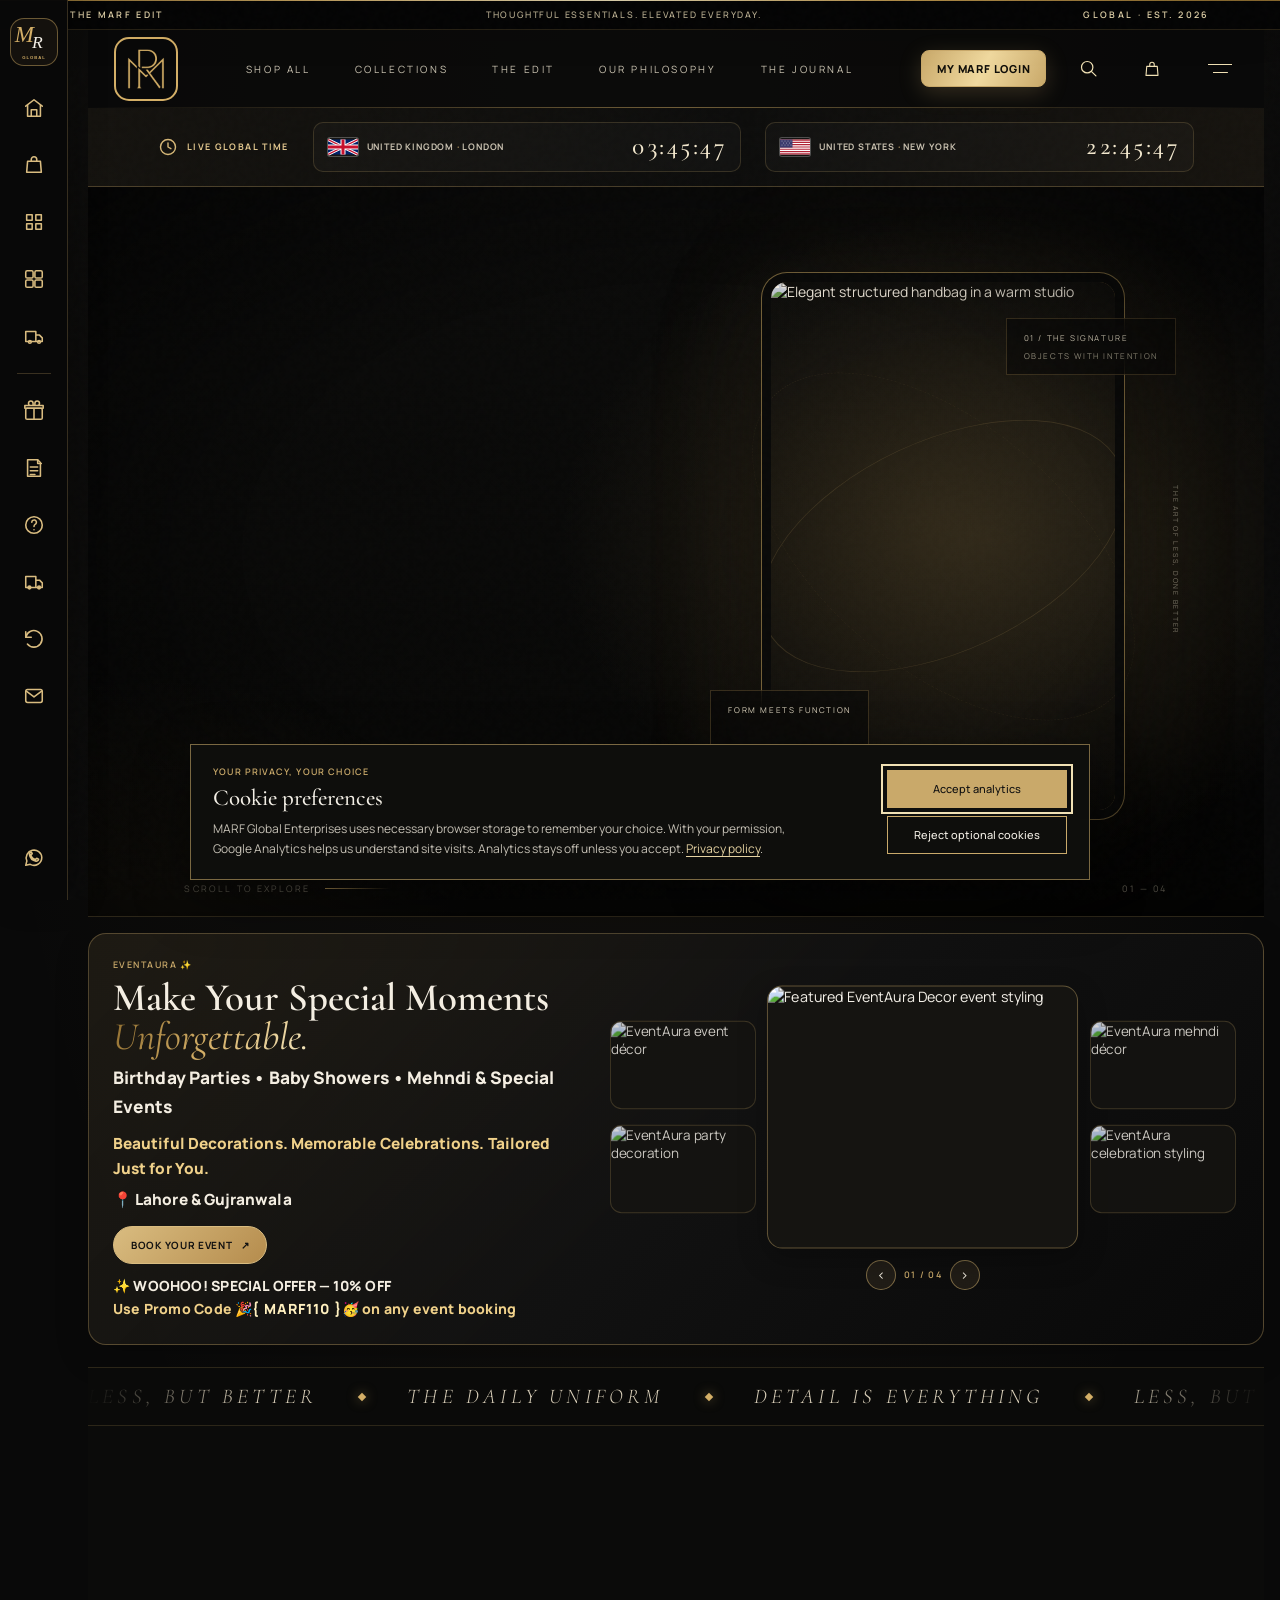
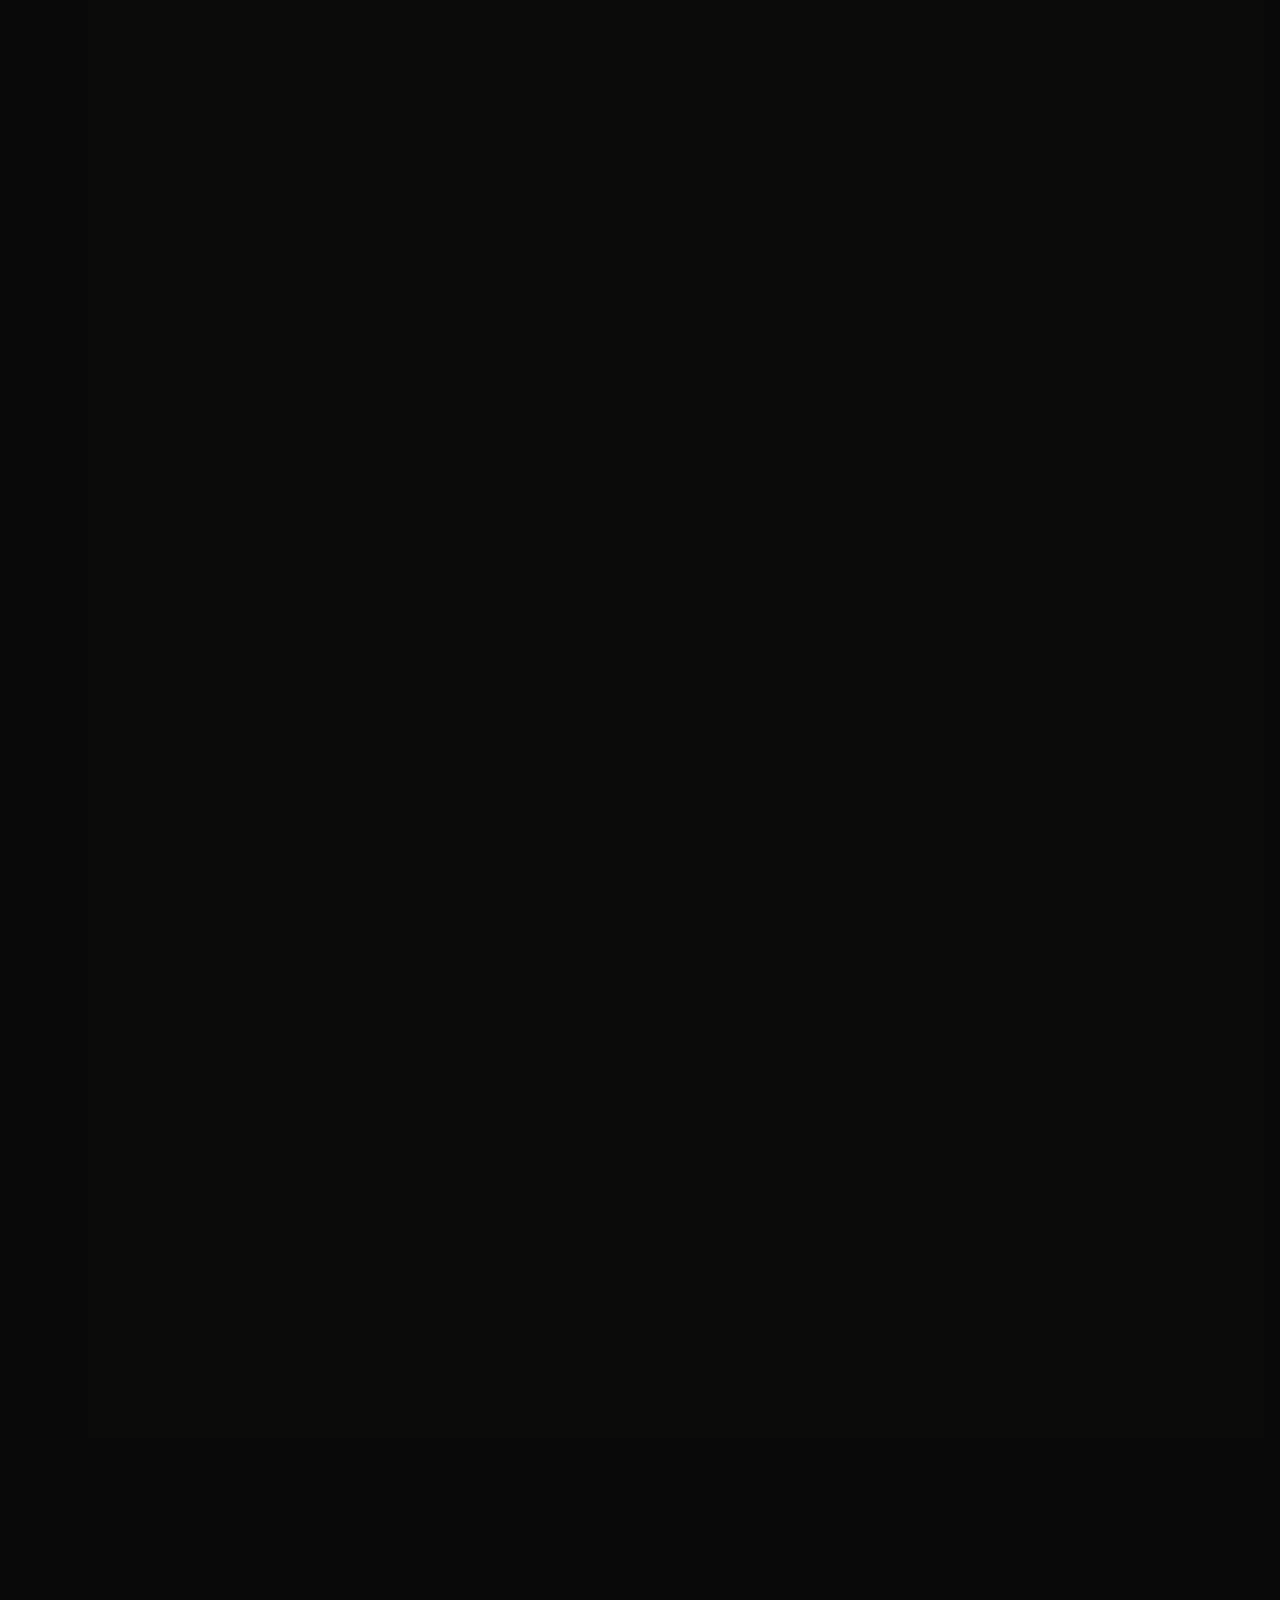
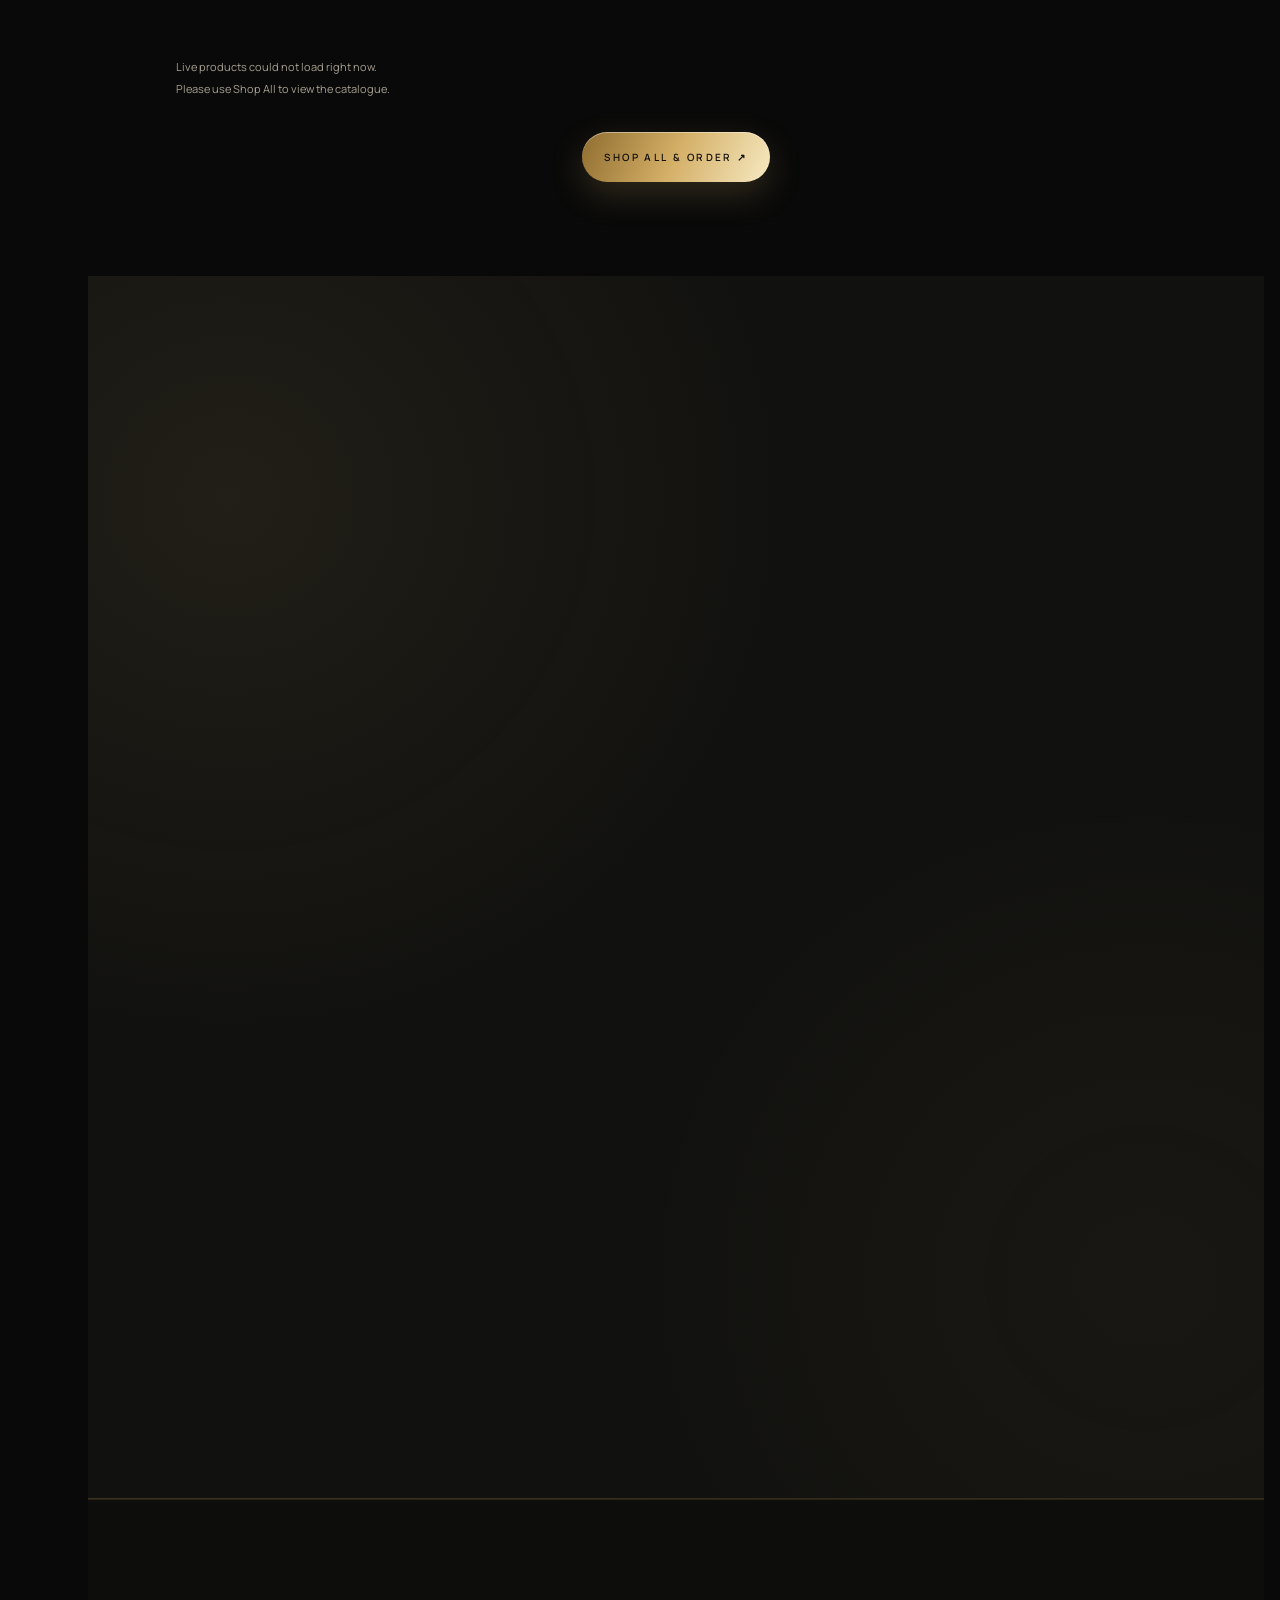
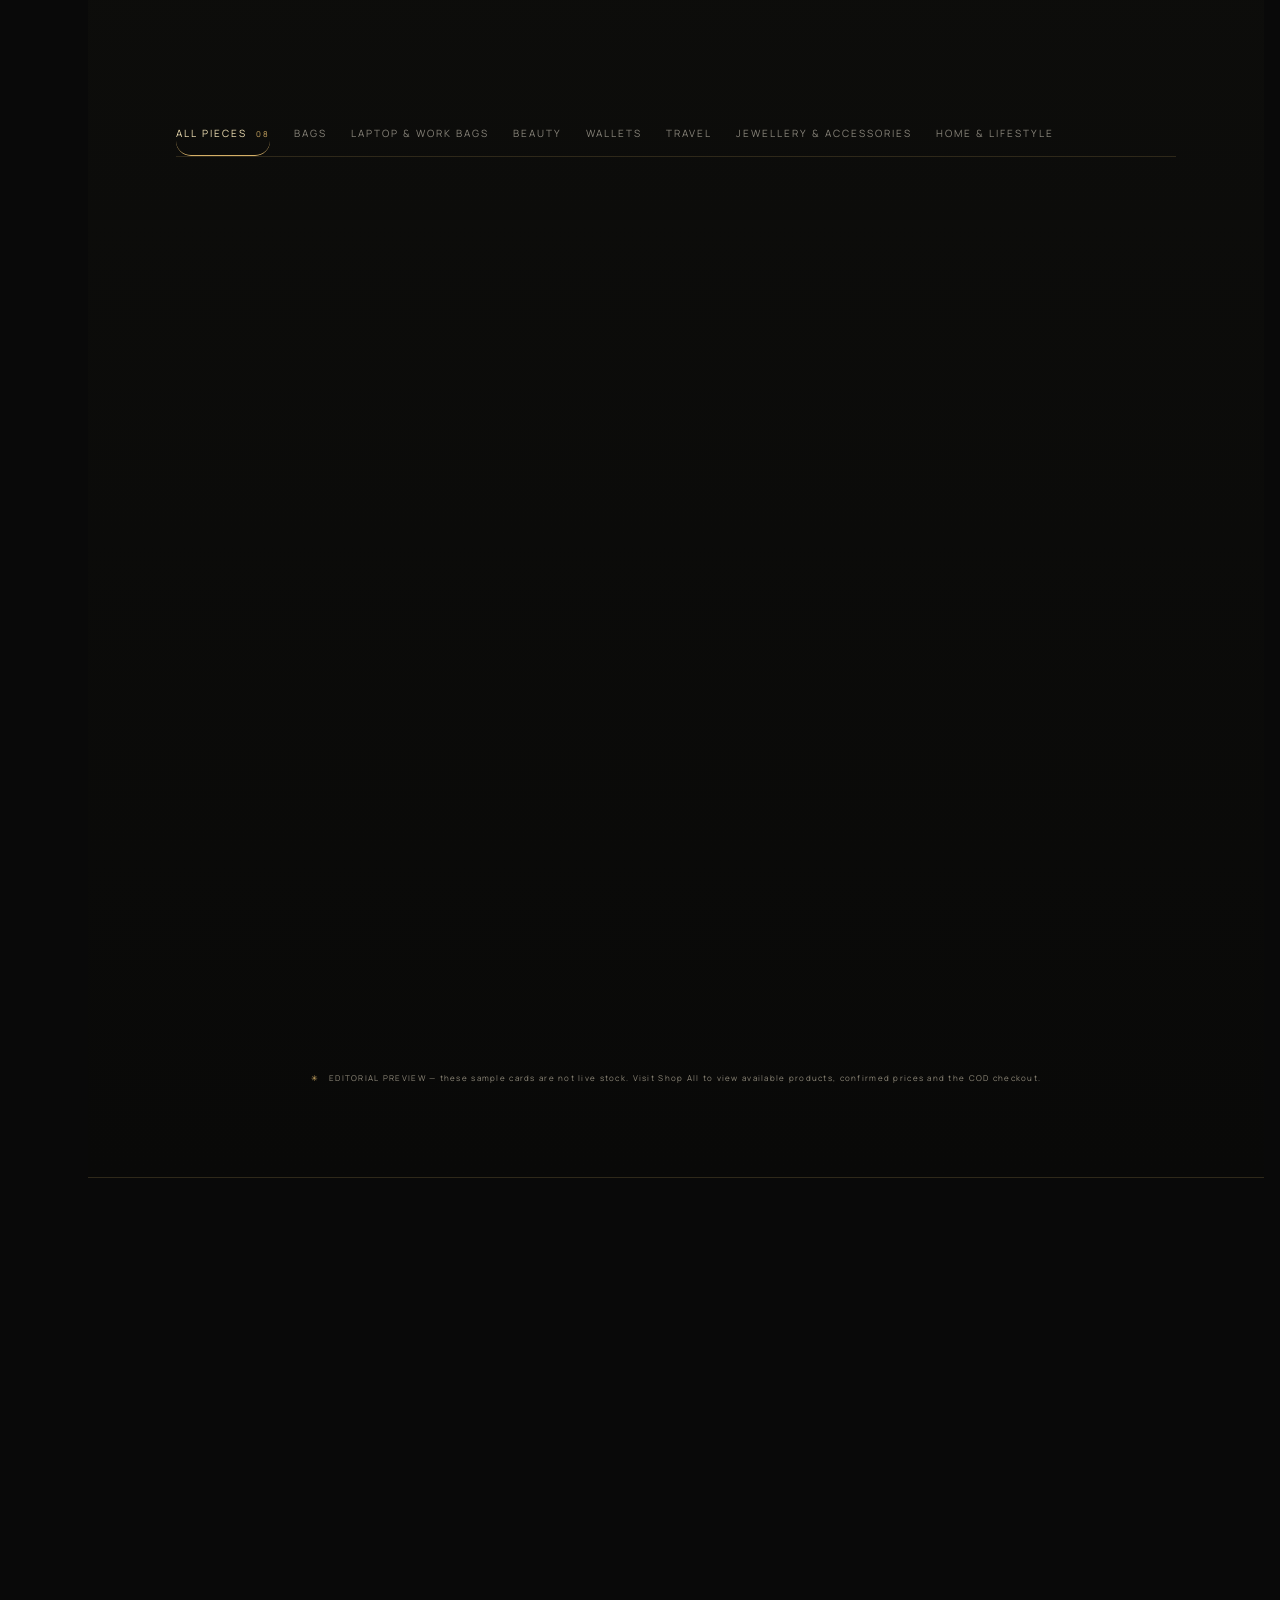
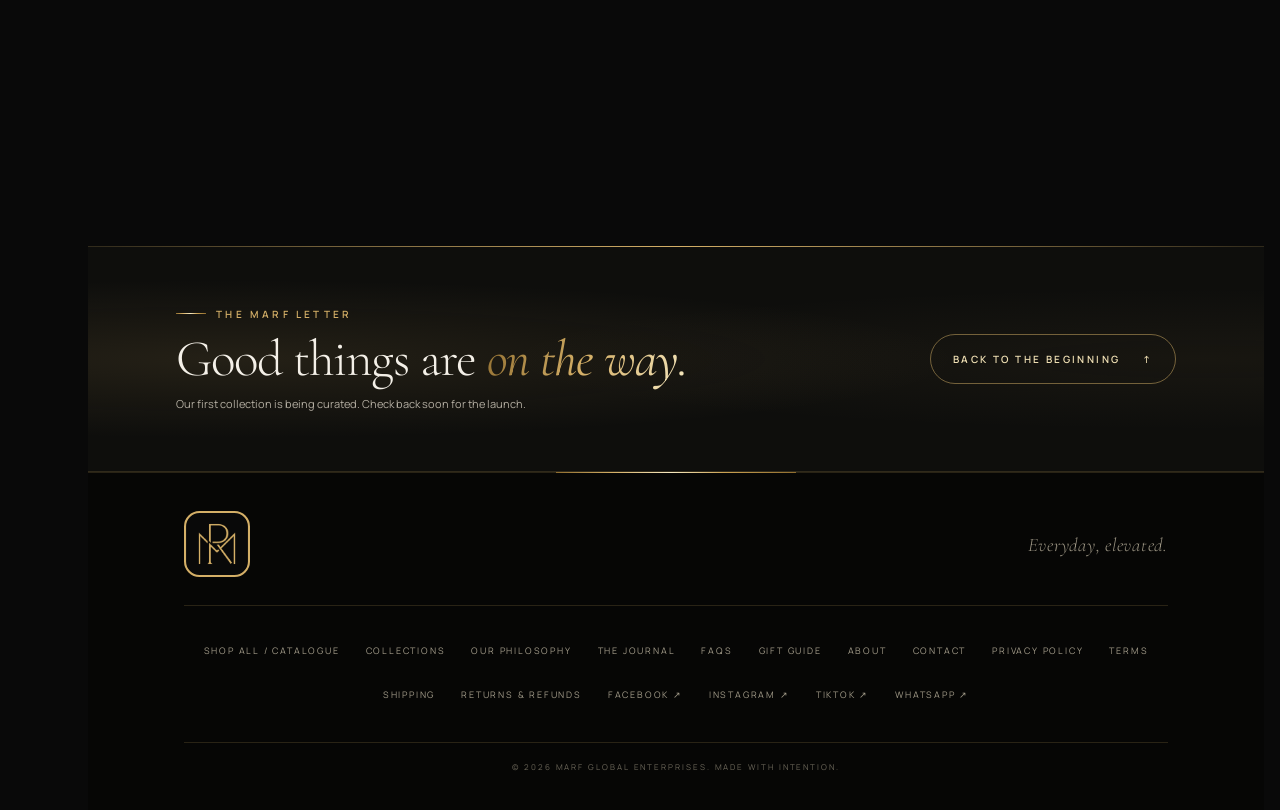
==== commit e41bc345: "Use the exact favicon logo in header, footer, sidebar and splash" ====
--- a/index.html
+++ b/index.html
@@ -47,18 +47,20 @@
 <meta name="google-adsense-account" content="ca-pub-6162822251101594">
 <style id="my-marf-login-cta-style">.site-header .header-actions a.my-marf-login-cta{display:inline-flex;align-items:center;justify-content:center;padding:11px 15px;border:1px solid #c9a96a;border-radius:8px;background:linear-gradient(115deg,#c9a96a,#f0d99f,#c9a96a);color:#100e09;font-family:Manrope,Arial,sans-serif;font-size:11px;font-weight:900;letter-spacing:.07em;line-height:1.2;text-decoration:none;text-transform:uppercase;white-space:nowrap;box-shadow:0 6px 22px rgba(201,169,106,.22)}.site-header .header-actions a.my-marf-login-cta:hover{filter:brightness(1.08);transform:translateY(-1px)}@media(max-width:767px){.site-header .header-actions a.my-marf-login-cta{font-size:9px;padding:9px 8px;letter-spacing:.02em}.site-header .header-actions{gap:7px}}</style>
 <style id="marf-global-logo-fix">
-.brand-logo-link{display:inline-flex!important;align-items:center!important;justify-content:flex-start!important;flex:0 0 auto!important;width:clamp(168px,20vw,250px)!important;max-width:42vw!important;min-width:0!important;overflow:visible!important}
-.brand-logo-svg{display:block!important;width:100%!important;height:auto!important;max-height:none!important;object-fit:contain!important;object-position:left center!important;overflow:visible!important}
-.footer-brand-link{width:210px!important}
+/* Use the exact square artwork from favicon.svg throughout the site */
+.brand-logo-link{display:inline-flex!important;align-items:center!important;justify-content:center!important;flex:0 0 auto!important;width:64px!important;height:64px!important;max-width:none!important;min-width:64px!important;overflow:hidden!important}
+.brand-logo-svg{display:block!important;width:100%!important;height:100%!important;max-height:none!important;object-fit:contain!important;object-position:center!important;overflow:hidden!important}
+.footer-brand-link{width:66px!important;height:66px!important;min-width:66px!important}
 .footer-brand-link .brand-logo-svg{max-height:none!important}
-.marf-side-brand{display:inline-flex!important;align-items:center!important;justify-content:center!important;width:48px!important;height:48px!important;flex:0 0 48px!important;border:1px solid rgba(212,175,103,.45)!important;border-radius:50%!important;background:rgba(212,175,103,.06)!important;overflow:hidden!important}
-.marf-side-brand img{display:block!important;width:40px!important;height:40px!important;object-fit:contain!important}
-@media(max-width:767px){.brand-logo-link{width:clamp(132px,39vw,178px)!important;max-width:42vw!important}.brand-logo-svg{max-height:none!important}.footer-brand-link{width:160px!important}.marf-side-brand{width:42px!important;height:42px!important;flex-basis:42px!important}.marf-side-brand img{width:35px!important;height:35px!important}}
-@media(max-width:380px){.brand-logo-link{width:124px!important;max-width:39vw!important}.site-header .header-actions{gap:5px!important}.site-header .my-marf-login-cta{padding:8px 6px!important;font-size:8px!important}}
+.marf-side-brand{display:inline-flex!important;align-items:center!important;justify-content:center!important;width:48px!important;height:48px!important;flex:0 0 48px!important;border:1px solid rgba(212,175,103,.45)!important;border-radius:14px!important;background:rgba(212,175,103,.06)!important;overflow:hidden!important}
+.marf-side-brand img{display:block!important;width:100%!important;height:100%!important;object-fit:contain!important}
+.marf-splash-mark img{width:76px!important;height:76px!important;object-fit:contain!important}
+@media(max-width:767px){.brand-logo-link{width:52px!important;height:52px!important;min-width:52px!important}.footer-brand-link{width:58px!important;height:58px!important;min-width:58px!important}.marf-side-brand{width:42px!important;height:42px!important;flex-basis:42px!important}.marf-side-brand img{width:100%!important;height:100%!important}}
+@media(max-width:380px){.brand-logo-link{width:46px!important;height:46px!important;min-width:46px!important}.site-header .header-actions{gap:5px!important}.site-header .my-marf-login-cta{padding:8px 6px!important;font-size:8px!important}}
 </style>
 </head>
 <body>
-  <div class="marf-splash" id="marf-splash" aria-hidden="true"><div class="marf-splash-mark"><img src="marf-monogram.svg" alt=""><i></i><span>GLOBAL</span></div></div>
+  <div class="marf-splash" id="marf-splash" aria-hidden="true"><div class="marf-splash-mark"><img src="favicon.svg?v=5" alt=""><i></i><span>GLOBAL</span></div></div>
     <div class="announcement"><span>THE MARF EDIT</span><span>Thoughtful essentials. Elevated everyday.</span><span>GLOBAL · EST. 2026</span></div>
 
 <aside class="marf-left-sidebar" aria-label="MARF icon navigation">
@@ -86,7 +88,7 @@
 </aside>
 
   <header class="site-header">
-    <a class="brand-logo-link" href="#top" aria-label="MR monogram — MARF Global Enterprises home"><img class="brand-logo-svg" src="marf-logo.svg?v=4" alt="MARF Global Enterprises"></a>
+    <a class="brand-logo-link" href="#top" aria-label="MR monogram — MARF Global Enterprises home"><img class="brand-logo-svg" src="favicon.svg?v=5" alt="MARF Global Enterprises"></a>
     <nav class="main-nav" aria-label="Main navigation">
       <a href="products.html" class="catalogue-nav-link">Shop All</a><a href="#collections">Collections</a><a href="#featured">The edit</a><a href="#story">Our philosophy</a><a href="blog.html">The Journal</a>
     </nav>
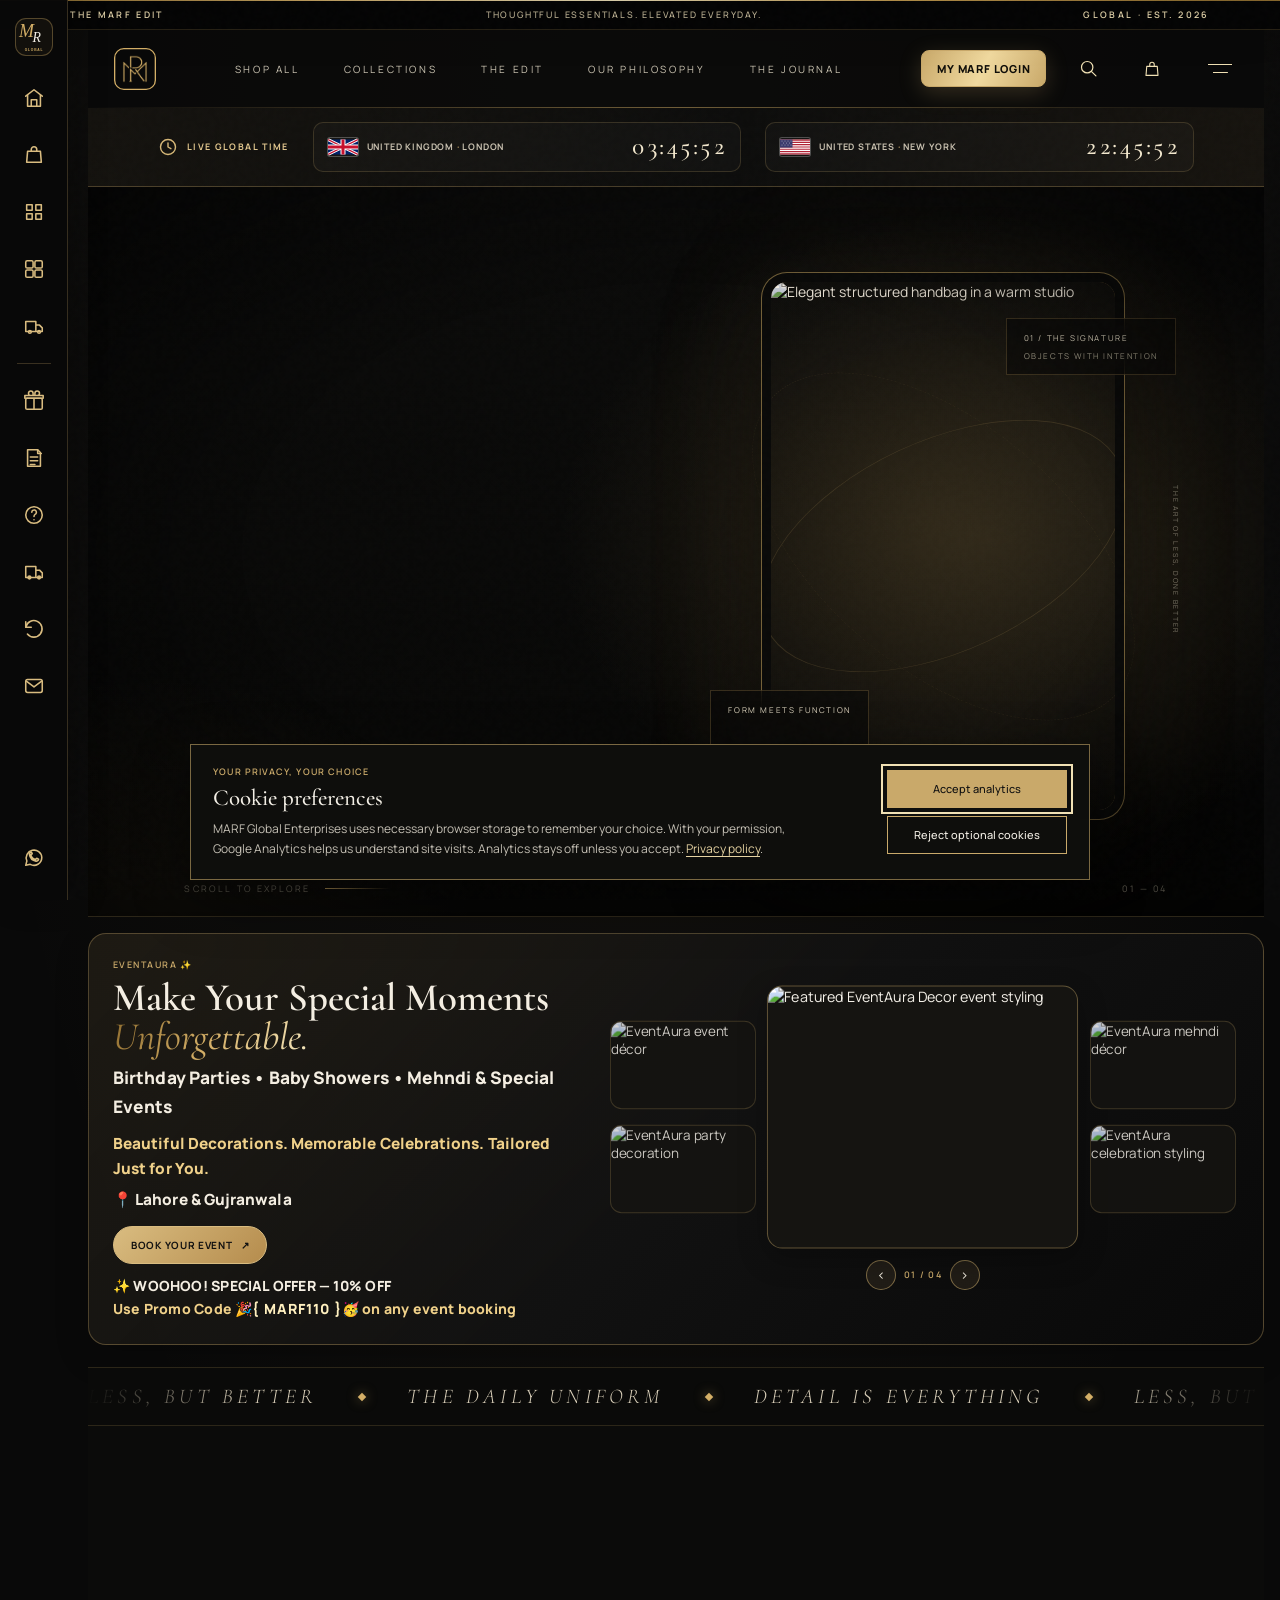
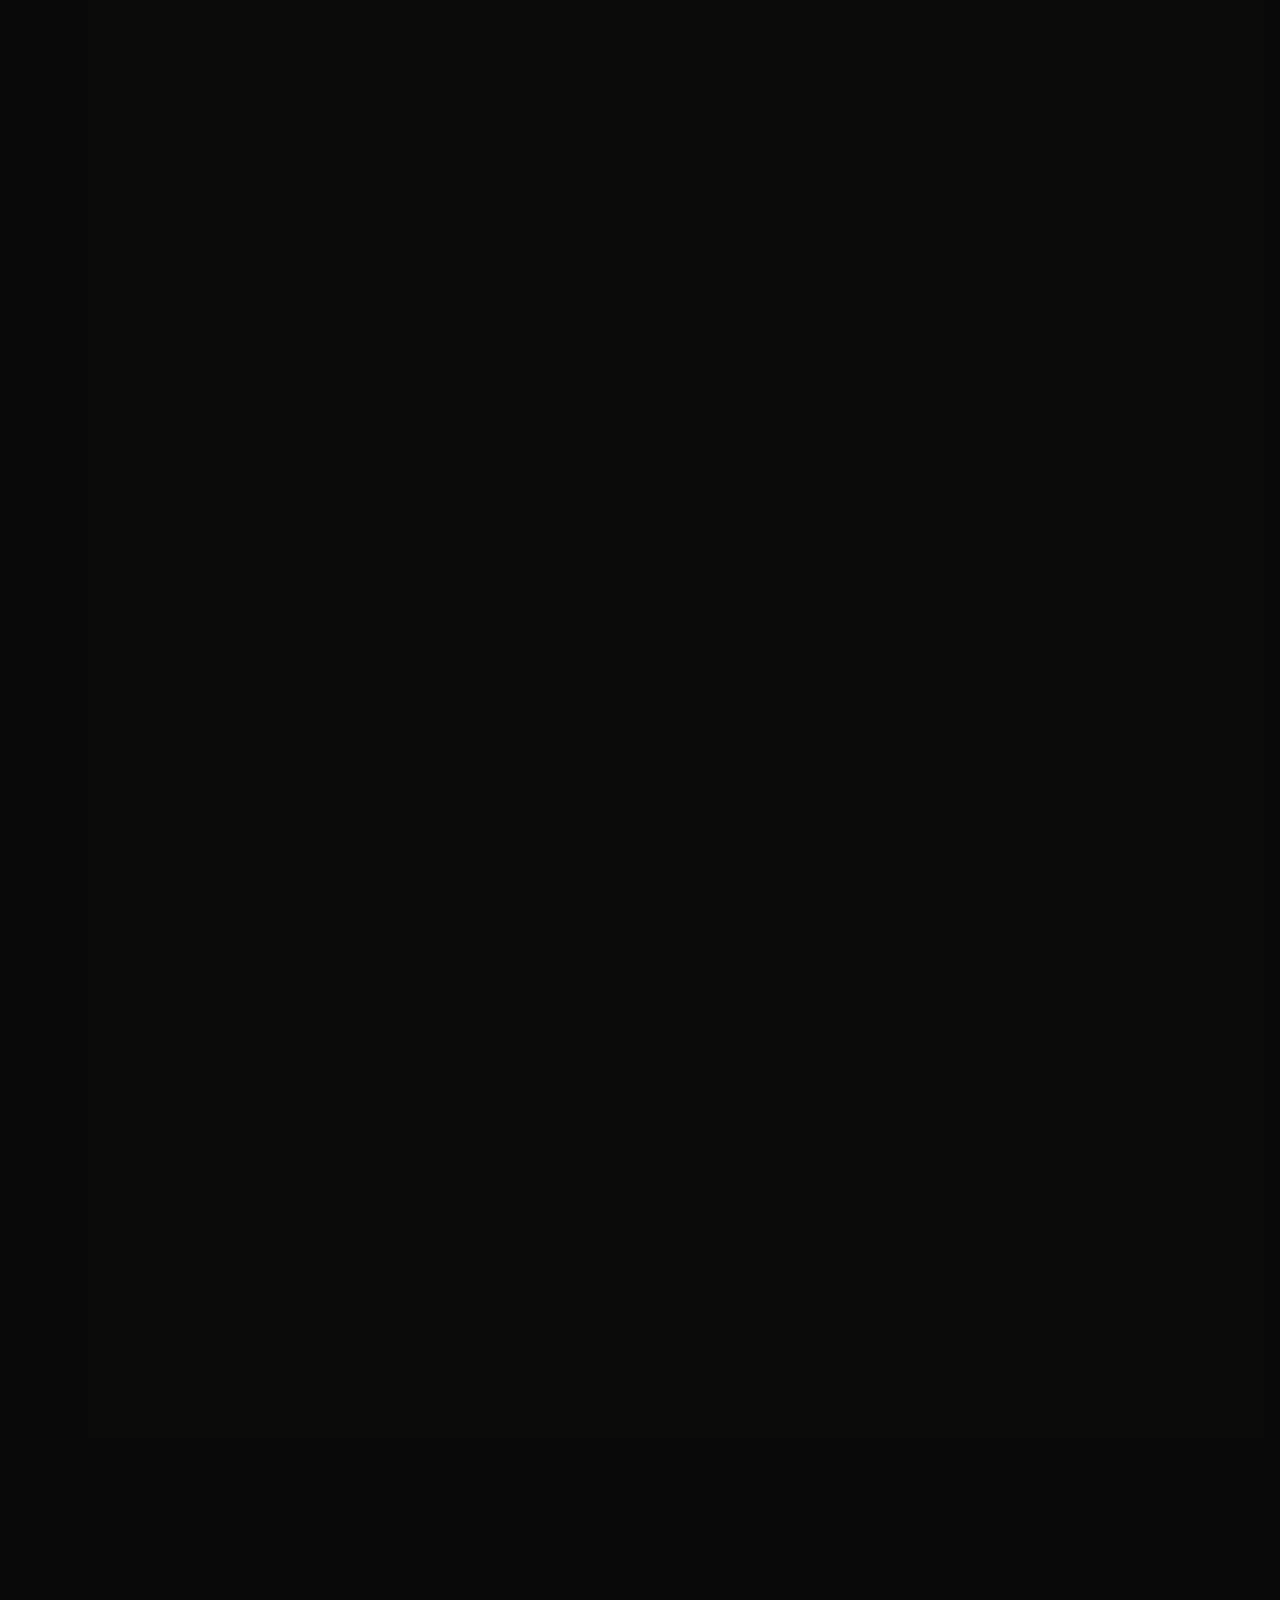
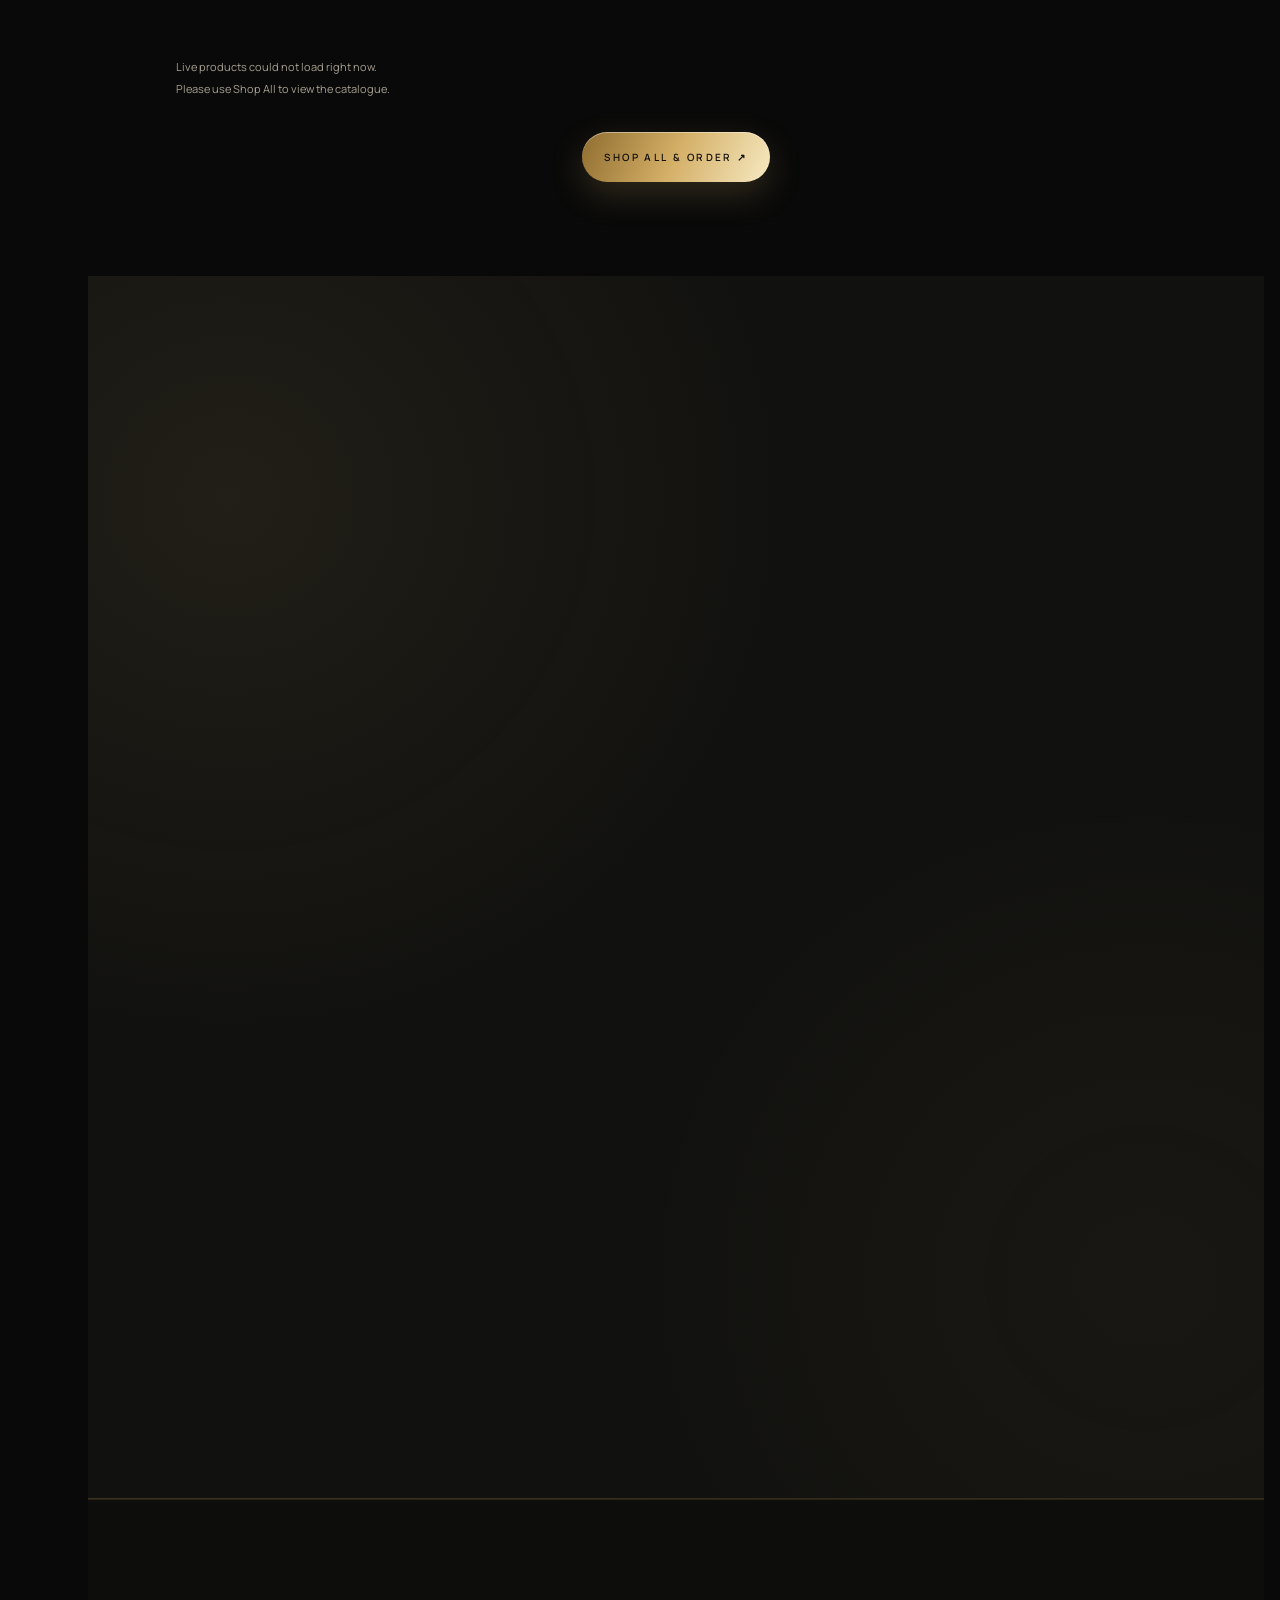
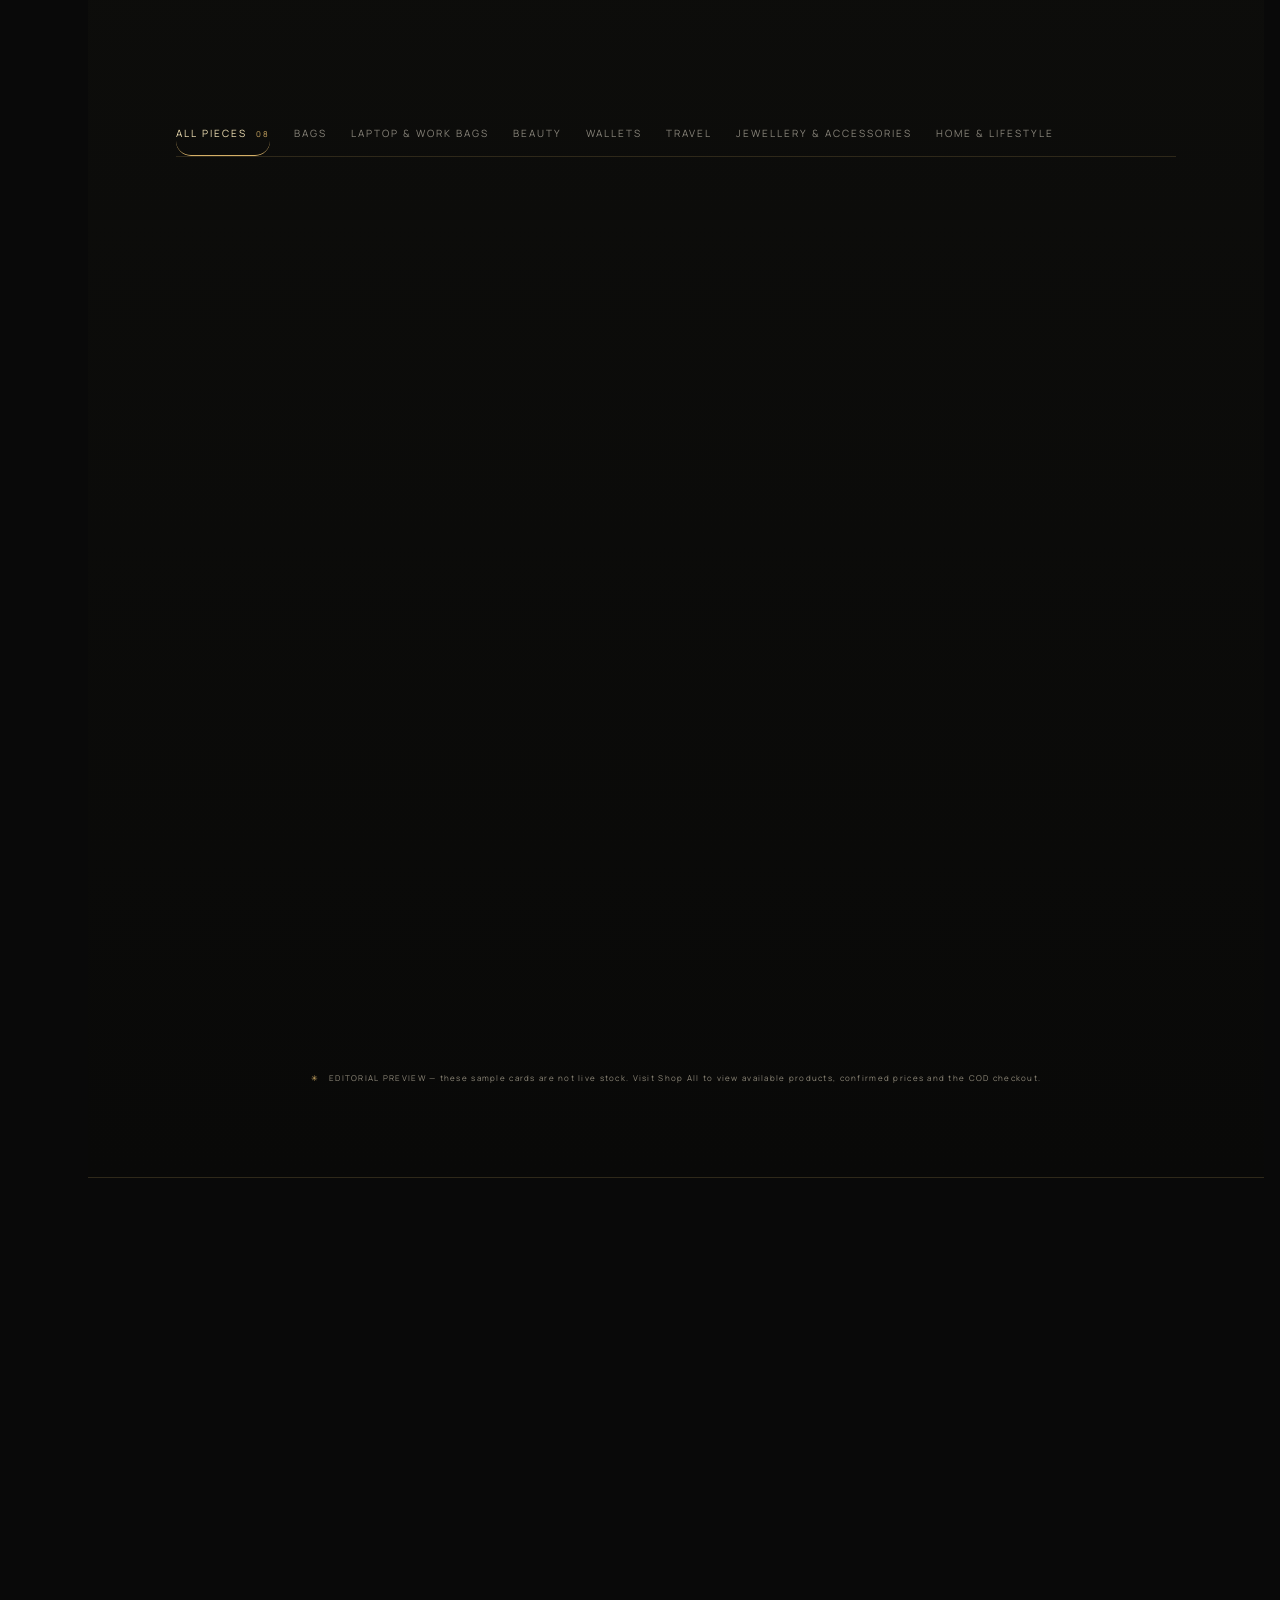
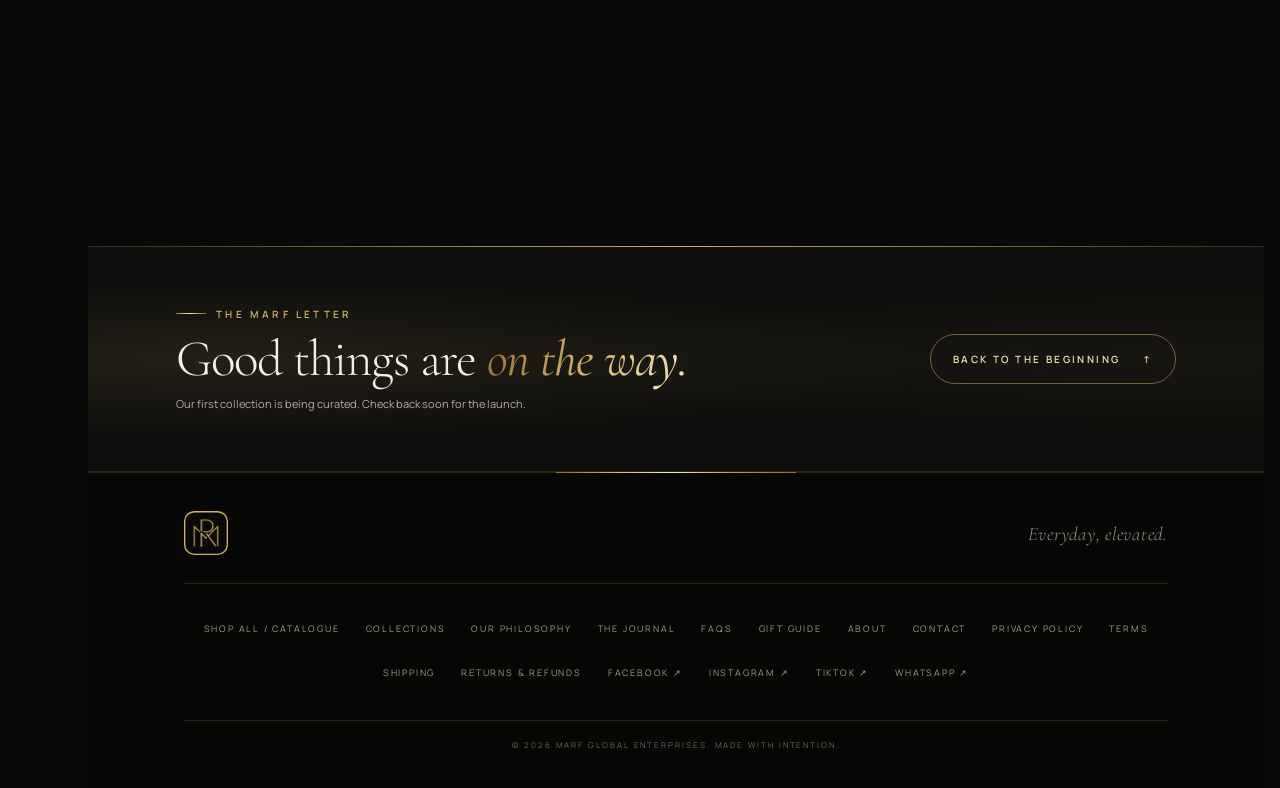
==== commit 78cad0c5: "Reduce favicon logo sizing for balanced header and footer" ====
--- a/index.html
+++ b/index.html
@@ -47,20 +47,20 @@
 <meta name="google-adsense-account" content="ca-pub-6162822251101594">
 <style id="my-marf-login-cta-style">.site-header .header-actions a.my-marf-login-cta{display:inline-flex;align-items:center;justify-content:center;padding:11px 15px;border:1px solid #c9a96a;border-radius:8px;background:linear-gradient(115deg,#c9a96a,#f0d99f,#c9a96a);color:#100e09;font-family:Manrope,Arial,sans-serif;font-size:11px;font-weight:900;letter-spacing:.07em;line-height:1.2;text-decoration:none;text-transform:uppercase;white-space:nowrap;box-shadow:0 6px 22px rgba(201,169,106,.22)}.site-header .header-actions a.my-marf-login-cta:hover{filter:brightness(1.08);transform:translateY(-1px)}@media(max-width:767px){.site-header .header-actions a.my-marf-login-cta{font-size:9px;padding:9px 8px;letter-spacing:.02em}.site-header .header-actions{gap:7px}}</style>
 <style id="marf-global-logo-fix">
-/* Use the exact square artwork from favicon.svg throughout the site */
-.brand-logo-link{display:inline-flex!important;align-items:center!important;justify-content:center!important;flex:0 0 auto!important;width:64px!important;height:64px!important;max-width:none!important;min-width:64px!important;overflow:hidden!important}
+/* Compact, balanced favicon logo sizing */
+.brand-logo-link{display:inline-flex!important;align-items:center!important;justify-content:center!important;flex:0 0 42px!important;width:42px!important;height:42px!important;max-width:42px!important;min-width:42px!important;overflow:hidden!important}
 .brand-logo-svg{display:block!important;width:100%!important;height:100%!important;max-height:none!important;object-fit:contain!important;object-position:center!important;overflow:hidden!important}
-.footer-brand-link{width:66px!important;height:66px!important;min-width:66px!important}
+.footer-brand-link{flex:0 0 44px!important;width:44px!important;height:44px!important;min-width:44px!important;max-width:44px!important}
 .footer-brand-link .brand-logo-svg{max-height:none!important}
-.marf-side-brand{display:inline-flex!important;align-items:center!important;justify-content:center!important;width:48px!important;height:48px!important;flex:0 0 48px!important;border:1px solid rgba(212,175,103,.45)!important;border-radius:14px!important;background:rgba(212,175,103,.06)!important;overflow:hidden!important}
+.marf-side-brand{display:inline-flex!important;align-items:center!important;justify-content:center!important;width:38px!important;height:38px!important;flex:0 0 38px!important;border:1px solid rgba(212,175,103,.35)!important;border-radius:11px!important;background:rgba(212,175,103,.05)!important;overflow:hidden!important}
 .marf-side-brand img{display:block!important;width:100%!important;height:100%!important;object-fit:contain!important}
-.marf-splash-mark img{width:76px!important;height:76px!important;object-fit:contain!important}
-@media(max-width:767px){.brand-logo-link{width:52px!important;height:52px!important;min-width:52px!important}.footer-brand-link{width:58px!important;height:58px!important;min-width:58px!important}.marf-side-brand{width:42px!important;height:42px!important;flex-basis:42px!important}.marf-side-brand img{width:100%!important;height:100%!important}}
-@media(max-width:380px){.brand-logo-link{width:46px!important;height:46px!important;min-width:46px!important}.site-header .header-actions{gap:5px!important}.site-header .my-marf-login-cta{padding:8px 6px!important;font-size:8px!important}}
+.marf-splash-mark img{width:58px!important;height:58px!important;object-fit:contain!important}
+@media(max-width:767px){.brand-logo-link{flex-basis:36px!important;width:36px!important;height:36px!important;min-width:36px!important;max-width:36px!important}.footer-brand-link{flex-basis:38px!important;width:38px!important;height:38px!important;min-width:38px!important;max-width:38px!important}.marf-side-brand{width:34px!important;height:34px!important;flex-basis:34px!important}.marf-side-brand img{width:100%!important;height:100%!important}}
+@media(max-width:380px){.brand-logo-link{flex-basis:32px!important;width:32px!important;height:32px!important;min-width:32px!important;max-width:32px!important}.site-header .header-actions{gap:5px!important}.site-header .my-marf-login-cta{padding:8px 6px!important;font-size:8px!important}}
 </style>
 </head>
 <body>
-  <div class="marf-splash" id="marf-splash" aria-hidden="true"><div class="marf-splash-mark"><img src="favicon.svg?v=5" alt=""><i></i><span>GLOBAL</span></div></div>
+  <div class="marf-splash" id="marf-splash" aria-hidden="true"><div class="marf-splash-mark"><img src="favicon.svg?v=6" alt=""><i></i><span>GLOBAL</span></div></div>
     <div class="announcement"><span>THE MARF EDIT</span><span>Thoughtful essentials. Elevated everyday.</span><span>GLOBAL · EST. 2026</span></div>
 
 <aside class="marf-left-sidebar" aria-label="MARF icon navigation">
@@ -88,7 +88,7 @@
 </aside>
 
   <header class="site-header">
-    <a class="brand-logo-link" href="#top" aria-label="MR monogram — MARF Global Enterprises home"><img class="brand-logo-svg" src="favicon.svg?v=5" alt="MARF Global Enterprises"></a>
+    <a class="brand-logo-link" href="#top" aria-label="MR monogram — MARF Global Enterprises home"><img class="brand-logo-svg" src="favicon.svg?v=6" alt="MARF Global Enterprises"></a>
     <nav class="main-nav" aria-label="Main navigation">
       <a href="products.html" class="catalogue-nav-link">Shop All</a><a href="#collections">Collections</a><a href="#featured">The edit</a><a href="#story">Our philosophy</a><a href="blog.html">The Journal</a>
     </nav>
@@ -285,7 +285,7 @@
     <section class="manifesto" id="story"><div class="manifesto-image reveal"><img src="https://images.unsplash.com/photo-1490481651871-ab68de25d43d?auto=format&fit=crop&w=1200&q=85" alt="Timeless wardrobe pieces in a considered editorial setting" loading="lazy"><div class="image-caption">THE MARF POINT OF VIEW <span>EST. 2026</span></div></div><div class="manifesto-copy reveal"><p class="eyebrow">03 — OUR PHILOSOPHY</p><h2>Not more things.<br><em>More meaning.</em></h2><p>MARF is built around a simple idea: the things you reach for every day should feel considered. Useful by nature, beautiful by design, and chosen to fit your own way of living.</p><a class="text-link" href="#newsletter">A little more about us <span>→</span></a><div class="manifesto-stamp">M<span>.</span></div></div></section>
     <section class="newsletter" id="newsletter"><div class="newsletter-copy"><p class="eyebrow">THE MARF LETTER</p><h2>Good things are <em>on the way.</em></h2><p>Our first collection is being curated. Check back soon for the launch.</p></div><a href="#top" class="button button-outline">Back to the beginning <span>↑</span></a></section>
   </main>
-  <footer class="site-footer"><a class="brand-logo-link footer-brand-link" href="#top" aria-label="MR monogram — MARF Global Enterprises home"><img class="brand-logo-svg" src="marf-logo.svg?v=4" alt="MARF Global Enterprises"></a><p>Everyday, elevated.</p><div class="footer-links"><a href="products.html">Shop All / Catalogue</a><a href="#collections">Collections</a><a href="#story">Our philosophy</a><a href="blog.html">The Journal</a><a href="faq.html">FAQs</a><a href="gift-guide.html">Gift Guide</a><a href="about.html">About</a><a href="contact.html">Contact</a><a href="privacy-policy.html">Privacy Policy</a><a href="terms.html">Terms</a><a href="shipping.html">Shipping</a><a href="returns.html">Returns & Refunds</a><a href="https://www.facebook.com/marfglobal" target="_blank" rel="noopener noreferrer">Facebook ↗</a><a href="https://www.instagram.com/marfglobal/" target="_blank" rel="noopener noreferrer">Instagram ↗</a><a href="https://www.tiktok.com/@marfglobalenterprise" target="_blank" rel="noopener noreferrer">TikTok ↗</a><a href="https://wa.me/923404612368" target="_blank" rel="noopener noreferrer" aria-label="Chat with MARF Global Enterprises on WhatsApp">WhatsApp ↗</a></div><span class="copyright">© 2026 MARF GLOBAL ENTERPRISES. MADE WITH INTENTION.</span></footer>
+  <footer class="site-footer"><a class="brand-logo-link footer-brand-link" href="#top" aria-label="MR monogram — MARF Global Enterprises home"><img class="brand-logo-svg" src="favicon.svg?v=6" alt="MARF Global Enterprises"></a><p>Everyday, elevated.</p><div class="footer-links"><a href="products.html">Shop All / Catalogue</a><a href="#collections">Collections</a><a href="#story">Our philosophy</a><a href="blog.html">The Journal</a><a href="faq.html">FAQs</a><a href="gift-guide.html">Gift Guide</a><a href="about.html">About</a><a href="contact.html">Contact</a><a href="privacy-policy.html">Privacy Policy</a><a href="terms.html">Terms</a><a href="shipping.html">Shipping</a><a href="returns.html">Returns & Refunds</a><a href="https://www.facebook.com/marfglobal" target="_blank" rel="noopener noreferrer">Facebook ↗</a><a href="https://www.instagram.com/marfglobal/" target="_blank" rel="noopener noreferrer">Instagram ↗</a><a href="https://www.tiktok.com/@marfglobalenterprise" target="_blank" rel="noopener noreferrer">TikTok ↗</a><a href="https://wa.me/923404612368" target="_blank" rel="noopener noreferrer" aria-label="Chat with MARF Global Enterprises on WhatsApp">WhatsApp ↗</a></div><span class="copyright">© 2026 MARF GLOBAL ENTERPRISES. MADE WITH INTENTION.</span></footer>
   <div class="cart-drawer" id="cart-drawer" aria-hidden="true"><div class="drawer-backdrop" id="cart-close"></div><aside class="drawer-panel" aria-label="Shopping bag"><div class="drawer-heading"><h2>Your bag <em id="drawer-count">(0)</em></h2><button id="drawer-x" aria-label="Close bag">×</button></div><div id="cart-items" class="cart-items"><p class="empty-cart">For secure checkout, choose an available product from Shop All.</p></div><div class="drawer-footer"><p class="checkout-note">Orders are placed through the live catalogue. Your order is saved in MARF’s secure order system before a success message is shown.</p><a class="button button-gold" href="products.html#checkout-panel" style="display:flex;align-items:center;justify-content:center;text-align:center;text-decoration:none">Continue to secure checkout ↗</a></div></aside></div>
   <div class="search-panel" id="search-panel"><form id="search-form"><input id="search-input" type="search" placeholder="Search products or categories…" aria-label="Search products or categories" autocomplete="off"><button type="submit">Search ↗</button><button type="button" id="search-close" aria-label="Close search">×</button></form><div class="search-results" id="search-results" aria-live="polite"><p class="search-results-heading">CATEGORIES</p><button type="button" class="search-result-item" data-search-category="Electronics" aria-label="Open Electronics category"><span>Electronics</span><small lang="ur" dir="rtl">الیکٹرانکس</small><span class="search-result-arrow" aria-hidden="true">↗</span></button><button type="button" class="search-result-item" data-search-category="Clothing & Fashion" aria-label="Open Clothing & Fashion category"><span>Clothing & Fashion</span><small lang="ur" dir="rtl">کپڑے اور فیشن</small><span class="search-result-arrow" aria-hidden="true">↗</span></button><button type="button" class="search-result-item" data-search-category="Shoes & Handbags" aria-label="Open Shoes & Handbags category"><span>Shoes & Handbags</span><small lang="ur" dir="rtl">جوتے اور بیگز</small><span class="search-result-arrow" aria-hidden="true">↗</span></button><button type="button" class="search-result-item" data-search-category="Beauty & Personal Care" aria-label="Open Beauty & Personal Care category"><span>Beauty & Personal Care</span><small lang="ur" dir="rtl">میک اَپ اور بیوٹی</small><span class="search-result-arrow" aria-hidden="true">↗</span></button><button type="button" class="search-result-item" data-search-category="Home & Kitchen" aria-label="Open Home & Kitchen category"><span>Home & Kitchen</span><small lang="ur" dir="rtl">گھر اور کچن</small><span class="search-result-arrow" aria-hidden="true">↗</span></button><button type="button" class="search-result-item" data-search-category="Computers & Accessories" aria-label="Open Computers & Accessories category"><span>Computers & Accessories</span><small lang="ur" dir="rtl">کمپیوٹر اور لوازمات</small><span class="search-result-arrow" aria-hidden="true">↗</span></button><button type="button" class="search-result-item" data-search-category="Cell Phones & Accessories" aria-label="Open Cell Phones & Accessories category"><span>Cell Phones & Accessories</span><small lang="ur" dir="rtl">موبائل اور لوازمات</small><span class="search-result-arrow" aria-hidden="true">↗</span></button><button type="button" class="search-result-item" data-search-category="Watches & Jewelry" aria-label="Open Watches & Jewelry category"><span>Watches & Jewelry</span><small lang="ur" dir="rtl">گھڑیاں اور زیورات</small><span class="search-result-arrow" aria-hidden="true">↗</span></button><button type="button" class="search-result-item" data-search-category="Sports & Outdoors" aria-label="Open Sports & Outdoors category"><span>Sports & Outdoors</span><small lang="ur" dir="rtl">کھیلوں کا سامان</small><span class="search-result-arrow" aria-hidden="true">↗</span></button><button type="button" class="search-result-item" data-search-category="Toys & Games" aria-label="Open Toys & Games category"><span>Toys & Games</span><small lang="ur" dir="rtl">کھلونے اور گیمز</small><span class="search-result-arrow" aria-hidden="true">↗</span></button><button type="button" class="search-result-item" data-search-category="Baby Products" aria-label="Open Baby Products category"><span>Baby Products</span><small lang="ur" dir="rtl">بچوں کی مصنوعات</small><span class="search-result-arrow" aria-hidden="true">↗</span></button><button type="button" class="search-result-item" data-search-category="Health & Household" aria-label="Open Health & Household category"><span>Health & Household</span><small lang="ur" dir="rtl">صحت اور گھریلو اشیا</small><span class="search-result-arrow" aria-hidden="true">↗</span></button><button type="button" class="search-result-item" data-search-category="Automotive" aria-label="Open Automotive category"><span>Automotive</span><small lang="ur" dir="rtl">گاڑیوں کا سامان</small><span class="search-result-arrow" aria-hidden="true">↗</span></button><button type="button" class="search-result-item" data-search-category="Books" aria-label="Open Books category"><span>Books</span><small lang="ur" dir="rtl">کتابیں</small><span class="search-result-arrow" aria-hidden="true">↗</span></button><button type="button" class="search-result-item" data-search-category="Office Products" aria-label="Open Office Products category"><span>Office Products</span><small lang="ur" dir="rtl">دفتری سامان</small><span class="search-result-arrow" aria-hidden="true">↗</span></button><button type="button" class="search-result-item" data-search-category="Pet Supplies" aria-label="Open Pet Supplies category"><span>Pet Supplies</span><small lang="ur" dir="rtl">جانوروں کا سامان</small><span class="search-result-arrow" aria-hidden="true">↗</span></button><button type="button" class="search-result-item" data-search-category="Grocery & Gourmet Food" aria-label="Open Grocery & Gourmet Food category"><span>Grocery & Gourmet Food</span><small lang="ur" dir="rtl">کھانے پینے کی اشیا</small><span class="search-result-arrow" aria-hidden="true">↗</span></button><button type="button" class="search-result-item" data-search-category="Tools & Home Improvement" aria-label="Open Tools & Home Improvement category"><span>Tools & Home Improvement</span><small lang="ur" dir="rtl">اوزار اور گھر کی بہتری</small><span class="search-result-arrow" aria-hidden="true">↗</span></button><button type="button" class="search-result-item" data-search-category="Arts, Crafts & Sewing" aria-label="Open Arts, Crafts & Sewing category"><span>Arts, Crafts & Sewing</span><small lang="ur" dir="rtl">آرٹس، دستکاری اور سلائی</small><span class="search-result-arrow" aria-hidden="true">↗</span></button><button type="button" class="search-result-item" data-search-category="Musical Instruments" aria-label="Open Musical Instruments category"><span>Musical Instruments</span><small lang="ur" dir="rtl">موسیقی کے آلات</small><span class="search-result-arrow" aria-hidden="true">↗</span></button></div></div>
   <div class="toast" id="toast" role="status" aria-live="polite"></div>
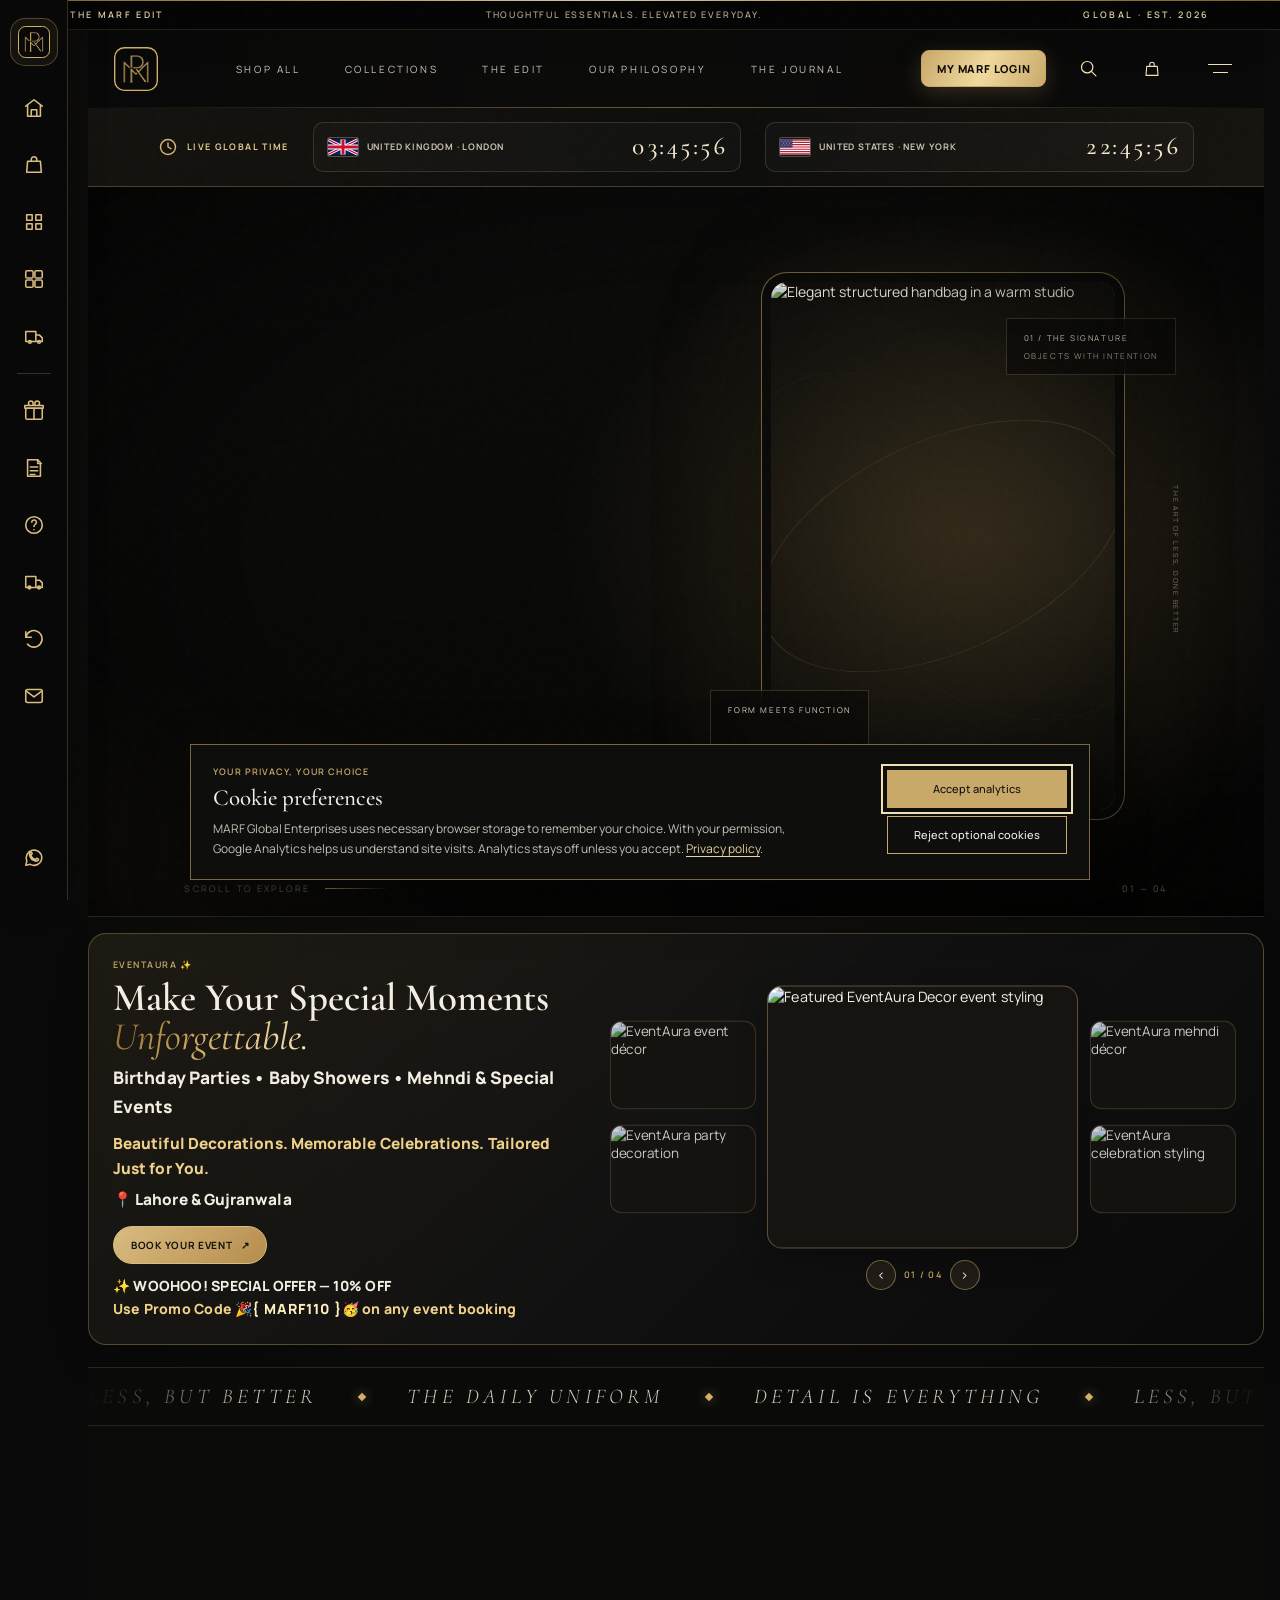
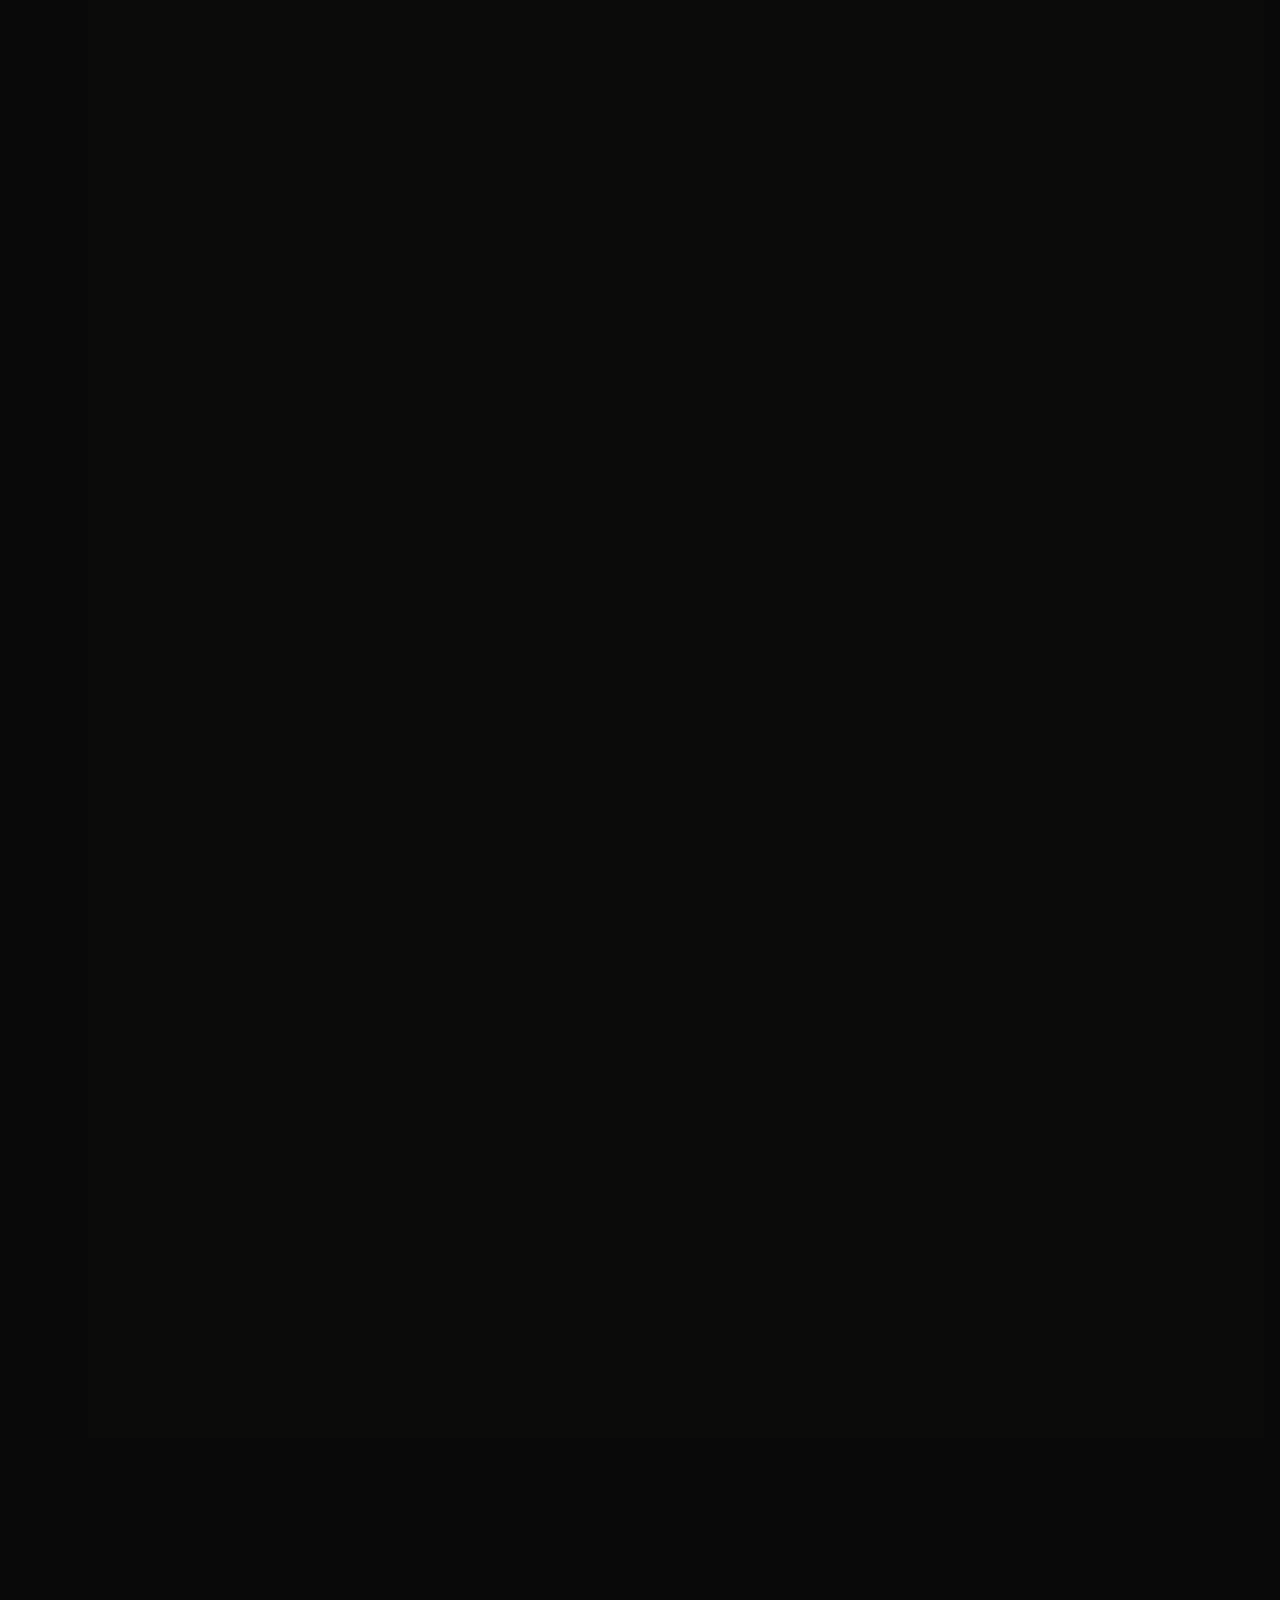
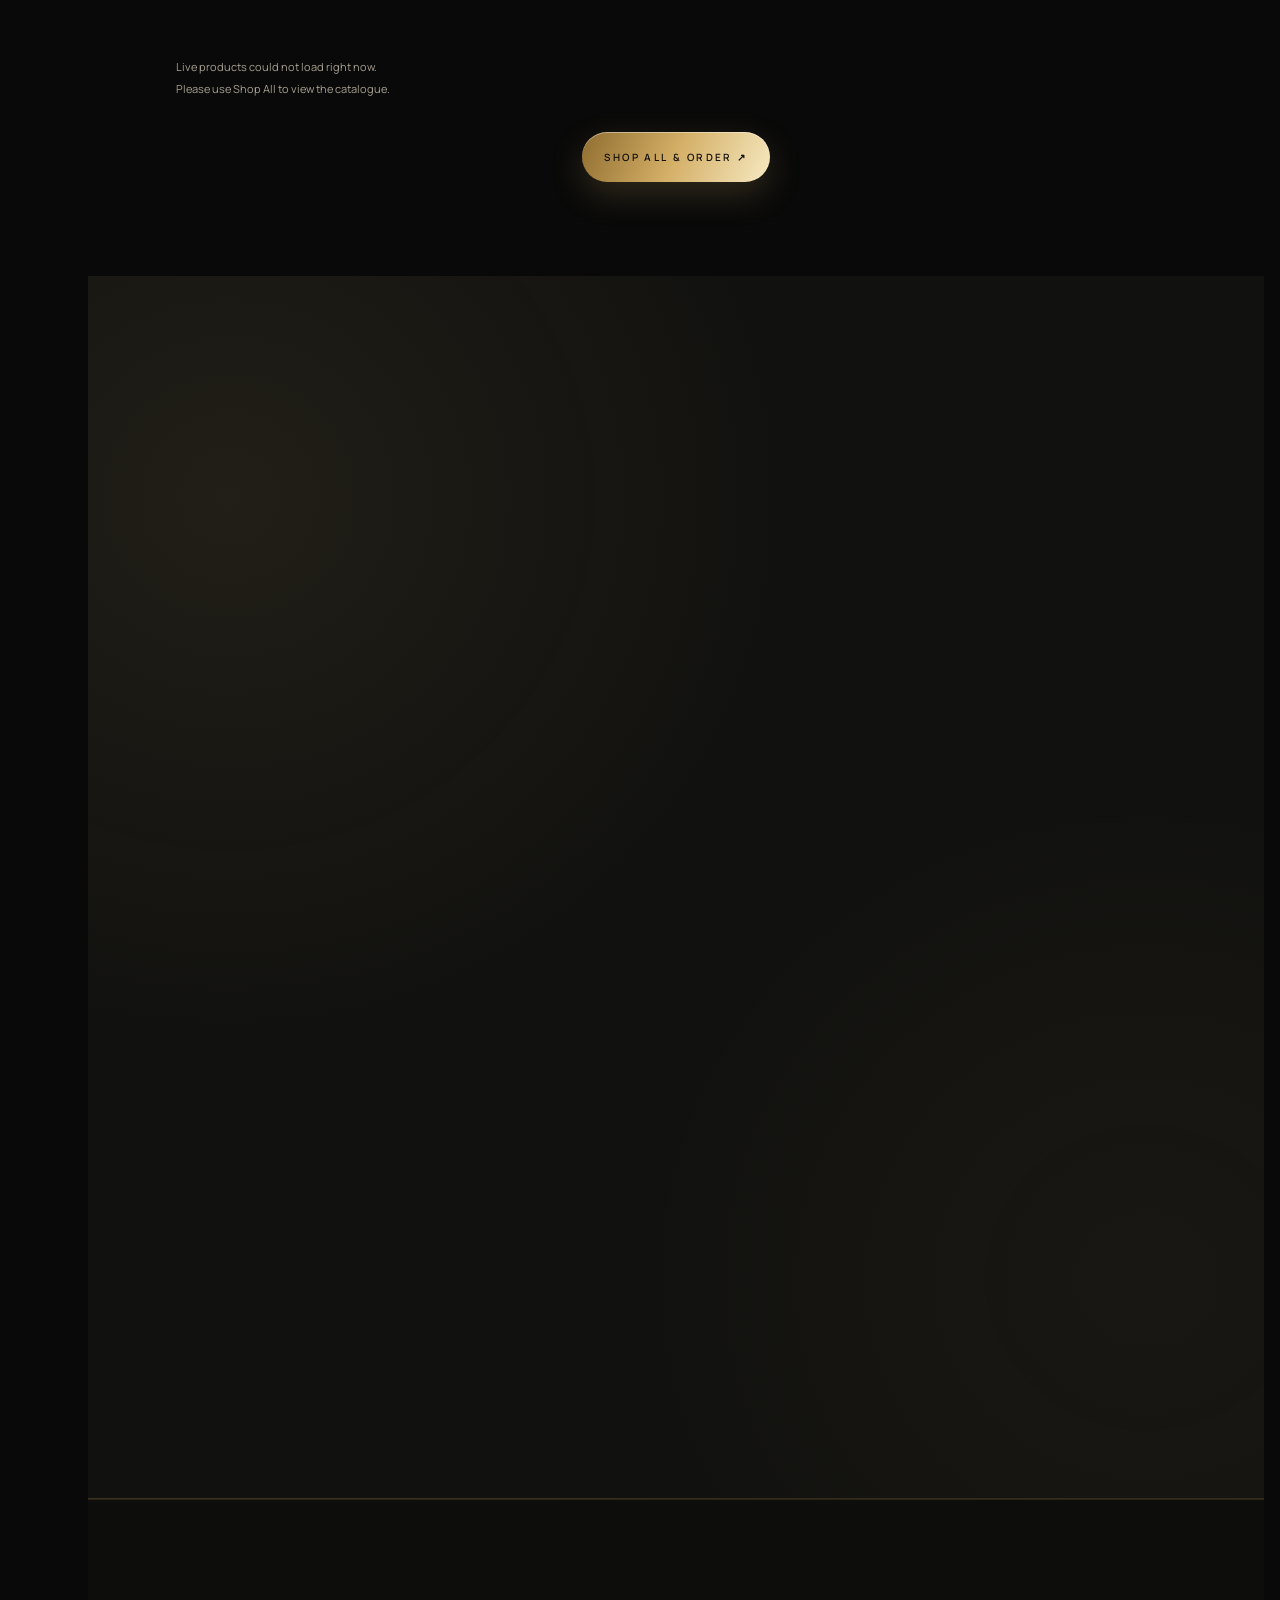
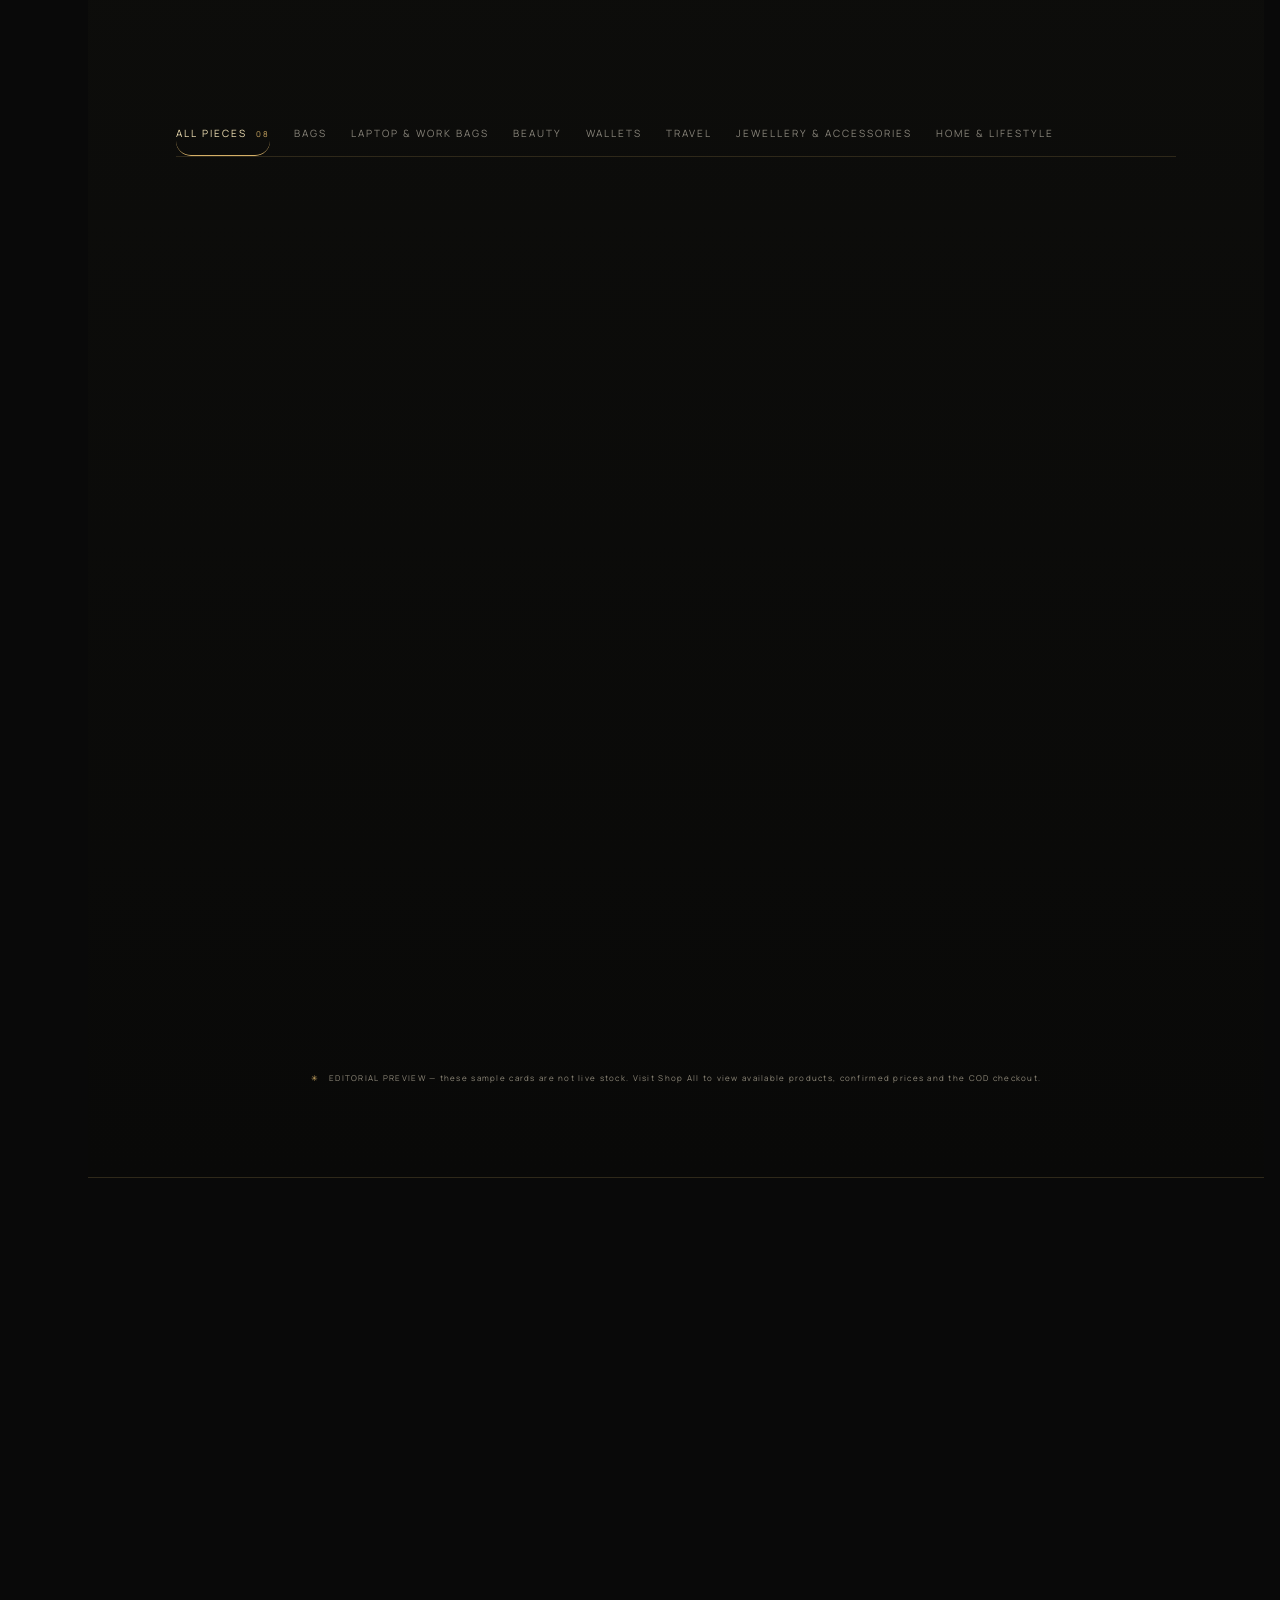
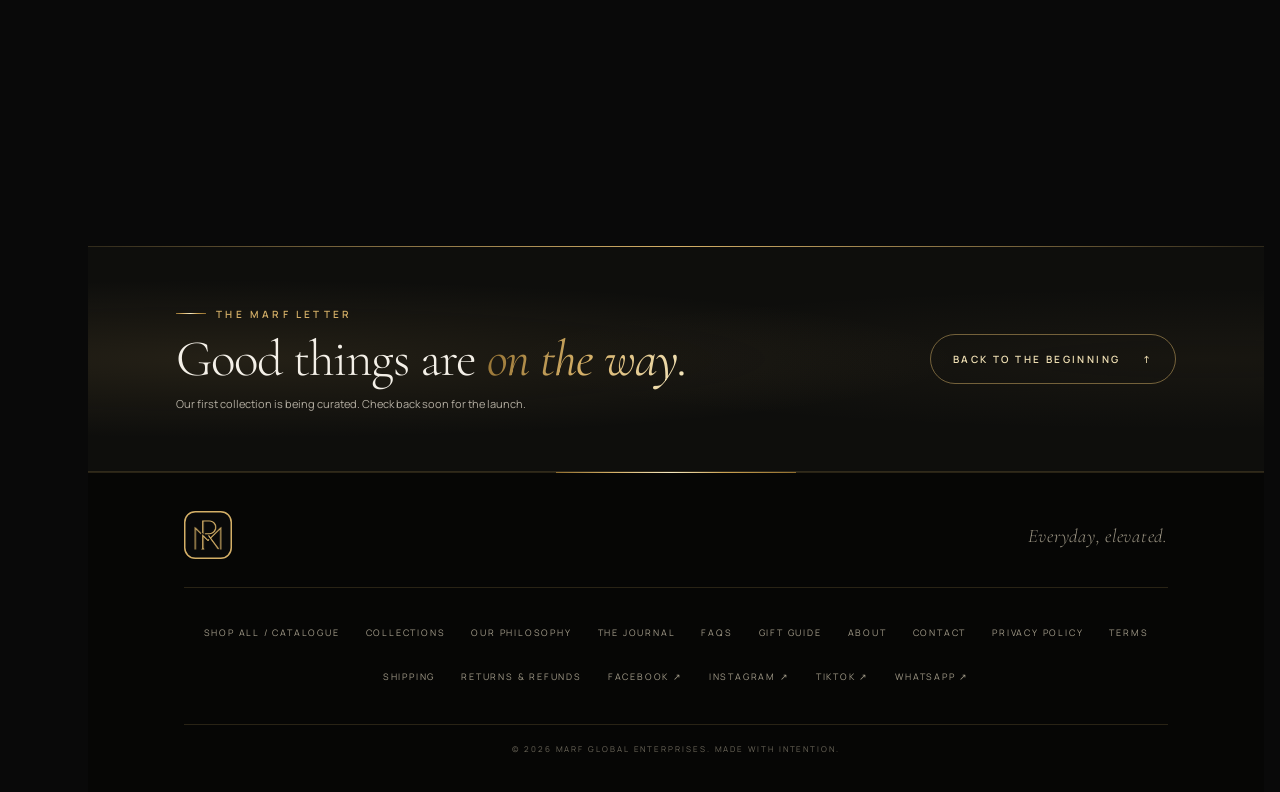
==== commit b8243439: "Align Global homepage proportions with MARF Pakistan layout" ====
--- a/index.html
+++ b/index.html
@@ -11,12 +11,12 @@
 <link href="https://fonts.googleapis.com/css2?family=Cormorant+Garamond:ital,wght@0,300;0,400;0,500;0,600;1,300;1,400;1,500&family=Manrope:wght@300;400;500;600;700&display=swap" rel="stylesheet">
 <script>try{if(sessionStorage.getItem("marfSplash")){document.documentElement.classList.add("no-splash")}}catch(e){}</script>
 <style>.no-splash .marf-splash{display:none!important}</style>
-<link rel="stylesheet" href="styles.css">
-<link rel="stylesheet" href="categories-premium.css">
-<link rel="stylesheet" href="luxury.css">
-<link rel="stylesheet" href="product-cards.css">
-
-  <link rel="stylesheet" href="cookie-consent.css"><script src="cookie-consent.js" defer></script>
+<link rel="stylesheet" href="styles.css?v=20261026-mirror">
+<link rel="stylesheet" href="categories-premium.css?v=20261026-mirror">
+<link rel="stylesheet" href="luxury.css?v=20261026-mirror">
+<link rel="stylesheet" href="product-cards.css?v=20261026-mirror">
+
+  <link rel="stylesheet" href="cookie-consent.css?v=20261026-mirror"><script src="cookie-consent.js?v=20261026-mirror" defer></script>
 <link rel="icon" type="image/svg+xml" href="favicon.svg">
 <meta name="application-name" content="MARF Global Enterprises">
 <link rel="apple-touch-icon" href="favicon.svg">
@@ -47,24 +47,24 @@
 <meta name="google-adsense-account" content="ca-pub-6162822251101594">
 <style id="my-marf-login-cta-style">.site-header .header-actions a.my-marf-login-cta{display:inline-flex;align-items:center;justify-content:center;padding:11px 15px;border:1px solid #c9a96a;border-radius:8px;background:linear-gradient(115deg,#c9a96a,#f0d99f,#c9a96a);color:#100e09;font-family:Manrope,Arial,sans-serif;font-size:11px;font-weight:900;letter-spacing:.07em;line-height:1.2;text-decoration:none;text-transform:uppercase;white-space:nowrap;box-shadow:0 6px 22px rgba(201,169,106,.22)}.site-header .header-actions a.my-marf-login-cta:hover{filter:brightness(1.08);transform:translateY(-1px)}@media(max-width:767px){.site-header .header-actions a.my-marf-login-cta{font-size:9px;padding:9px 8px;letter-spacing:.02em}.site-header .header-actions{gap:7px}}</style>
 <style id="marf-global-logo-fix">
-/* Compact, balanced favicon logo sizing */
-.brand-logo-link{display:inline-flex!important;align-items:center!important;justify-content:center!important;flex:0 0 42px!important;width:42px!important;height:42px!important;max-width:42px!important;min-width:42px!important;overflow:hidden!important}
+/* Match MARF Pakistan's compact header/sidebar proportions while keeping Global branding */
+.brand-logo-link{display:inline-flex!important;align-items:center!important;justify-content:center!important;flex:0 0 44px!important;width:44px!important;height:44px!important;max-width:44px!important;min-width:44px!important;overflow:hidden!important}
 .brand-logo-svg{display:block!important;width:100%!important;height:100%!important;max-height:none!important;object-fit:contain!important;object-position:center!important;overflow:hidden!important}
-.footer-brand-link{flex:0 0 44px!important;width:44px!important;height:44px!important;min-width:44px!important;max-width:44px!important}
+.footer-brand-link{flex:0 0 48px!important;width:48px!important;height:48px!important;min-width:48px!important;max-width:48px!important}
 .footer-brand-link .brand-logo-svg{max-height:none!important}
-.marf-side-brand{display:inline-flex!important;align-items:center!important;justify-content:center!important;width:38px!important;height:38px!important;flex:0 0 38px!important;border:1px solid rgba(212,175,103,.35)!important;border-radius:11px!important;background:rgba(212,175,103,.05)!important;overflow:hidden!important}
-.marf-side-brand img{display:block!important;width:100%!important;height:100%!important;object-fit:contain!important}
-.marf-splash-mark img{width:58px!important;height:58px!important;object-fit:contain!important}
-@media(max-width:767px){.brand-logo-link{flex-basis:36px!important;width:36px!important;height:36px!important;min-width:36px!important;max-width:36px!important}.footer-brand-link{flex-basis:38px!important;width:38px!important;height:38px!important;min-width:38px!important;max-width:38px!important}.marf-side-brand{width:34px!important;height:34px!important;flex-basis:34px!important}.marf-side-brand img{width:100%!important;height:100%!important}}
-@media(max-width:380px){.brand-logo-link{flex-basis:32px!important;width:32px!important;height:32px!important;min-width:32px!important;max-width:32px!important}.site-header .header-actions{gap:5px!important}.site-header .my-marf-login-cta{padding:8px 6px!important;font-size:8px!important}}
+.marf-side-brand{display:grid!important;place-items:center!important;width:48px!important;height:48px!important;flex:0 0 48px!important;border:1px solid rgba(201,169,106,.35)!important;border-radius:15px!important;background:rgba(201,169,106,.07)!important;overflow:hidden!important}
+.marf-side-brand img{display:block!important;width:32px!important;height:32px!important;object-fit:contain!important}
+.marf-splash-mark img{width:48px!important;height:48px!important;object-fit:contain!important}
+@media(max-width:767px){.brand-logo-link{flex-basis:38px!important;width:38px!important;height:38px!important;min-width:38px!important;max-width:38px!important}.footer-brand-link{flex-basis:42px!important;width:42px!important;height:42px!important;min-width:42px!important;max-width:42px!important}.marf-side-brand{width:44px!important;height:44px!important;flex-basis:44px!important}.marf-side-brand img{width:30px!important;height:30px!important}}
+@media(max-width:380px){.brand-logo-link{flex-basis:34px!important;width:34px!important;height:34px!important;min-width:34px!important;max-width:34px!important}.site-header .header-actions{gap:5px!important}.site-header .my-marf-login-cta{padding:8px 6px!important;font-size:8px!important}}
 </style>
 </head>
 <body>
-  <div class="marf-splash" id="marf-splash" aria-hidden="true"><div class="marf-splash-mark"><img src="favicon.svg?v=6" alt=""><i></i><span>GLOBAL</span></div></div>
+  <div class="marf-splash" id="marf-splash" aria-hidden="true"><div class="marf-splash-mark"><img src="favicon.svg?v=7" alt=""><i></i><span>GLOBAL</span></div></div>
     <div class="announcement"><span>THE MARF EDIT</span><span>Thoughtful essentials. Elevated everyday.</span><span>GLOBAL · EST. 2026</span></div>
 
 <aside class="marf-left-sidebar" aria-label="MARF icon navigation">
-  <a class="marf-side-brand" href="#top" aria-label="MARF Global Enterprises home" title="MARF Global Enterprises home"><img src="marf-monogram.svg" alt=""></a>
+  <a class="marf-side-brand" href="#top" aria-label="MARF Global Enterprises home" title="MARF Global Enterprises home"><img src="favicon.svg?v=7" alt=""></a>
   <nav class="marf-side-links" aria-label="Shop navigation">
     <a href="#top" data-label="Home" aria-label="Home" title="Home"><svg viewBox="0 0 24 24" aria-hidden="true"><path d="m3 10 9-7 9 7"/><path d="M5 9v12h14V9M9 21v-7h6v7"/></svg></a>
     <a href="products.html" data-label="Shop All Products" aria-label="Shop All Products" title="Shop All Products"><svg viewBox="0 0 24 24" aria-hidden="true"><path d="M5 8h14l1 12H4L5 8Z"/><path d="M9 8V6a3 3 0 0 1 6 0v2"/></svg></a>
@@ -88,7 +88,7 @@
 </aside>
 
   <header class="site-header">
-    <a class="brand-logo-link" href="#top" aria-label="MR monogram — MARF Global Enterprises home"><img class="brand-logo-svg" src="favicon.svg?v=6" alt="MARF Global Enterprises"></a>
+    <a class="brand-logo-link" href="#top" aria-label="MR monogram — MARF Global Enterprises home"><img class="brand-logo-svg" src="favicon.svg?v=7" alt="MARF Global Enterprises"></a>
     <nav class="main-nav" aria-label="Main navigation">
       <a href="products.html" class="catalogue-nav-link">Shop All</a><a href="#collections">Collections</a><a href="#featured">The edit</a><a href="#story">Our philosophy</a><a href="blog.html">The Journal</a>
     </nav>
@@ -285,7 +285,7 @@
     <section class="manifesto" id="story"><div class="manifesto-image reveal"><img src="https://images.unsplash.com/photo-1490481651871-ab68de25d43d?auto=format&fit=crop&w=1200&q=85" alt="Timeless wardrobe pieces in a considered editorial setting" loading="lazy"><div class="image-caption">THE MARF POINT OF VIEW <span>EST. 2026</span></div></div><div class="manifesto-copy reveal"><p class="eyebrow">03 — OUR PHILOSOPHY</p><h2>Not more things.<br><em>More meaning.</em></h2><p>MARF is built around a simple idea: the things you reach for every day should feel considered. Useful by nature, beautiful by design, and chosen to fit your own way of living.</p><a class="text-link" href="#newsletter">A little more about us <span>→</span></a><div class="manifesto-stamp">M<span>.</span></div></div></section>
     <section class="newsletter" id="newsletter"><div class="newsletter-copy"><p class="eyebrow">THE MARF LETTER</p><h2>Good things are <em>on the way.</em></h2><p>Our first collection is being curated. Check back soon for the launch.</p></div><a href="#top" class="button button-outline">Back to the beginning <span>↑</span></a></section>
   </main>
-  <footer class="site-footer"><a class="brand-logo-link footer-brand-link" href="#top" aria-label="MR monogram — MARF Global Enterprises home"><img class="brand-logo-svg" src="favicon.svg?v=6" alt="MARF Global Enterprises"></a><p>Everyday, elevated.</p><div class="footer-links"><a href="products.html">Shop All / Catalogue</a><a href="#collections">Collections</a><a href="#story">Our philosophy</a><a href="blog.html">The Journal</a><a href="faq.html">FAQs</a><a href="gift-guide.html">Gift Guide</a><a href="about.html">About</a><a href="contact.html">Contact</a><a href="privacy-policy.html">Privacy Policy</a><a href="terms.html">Terms</a><a href="shipping.html">Shipping</a><a href="returns.html">Returns & Refunds</a><a href="https://www.facebook.com/marfglobal" target="_blank" rel="noopener noreferrer">Facebook ↗</a><a href="https://www.instagram.com/marfglobal/" target="_blank" rel="noopener noreferrer">Instagram ↗</a><a href="https://www.tiktok.com/@marfglobalenterprise" target="_blank" rel="noopener noreferrer">TikTok ↗</a><a href="https://wa.me/923404612368" target="_blank" rel="noopener noreferrer" aria-label="Chat with MARF Global Enterprises on WhatsApp">WhatsApp ↗</a></div><span class="copyright">© 2026 MARF GLOBAL ENTERPRISES. MADE WITH INTENTION.</span></footer>
+  <footer class="site-footer"><a class="brand-logo-link footer-brand-link" href="#top" aria-label="MR monogram — MARF Global Enterprises home"><img class="brand-logo-svg" src="favicon.svg?v=7" alt="MARF Global Enterprises"></a><p>Everyday, elevated.</p><div class="footer-links"><a href="products.html">Shop All / Catalogue</a><a href="#collections">Collections</a><a href="#story">Our philosophy</a><a href="blog.html">The Journal</a><a href="faq.html">FAQs</a><a href="gift-guide.html">Gift Guide</a><a href="about.html">About</a><a href="contact.html">Contact</a><a href="privacy-policy.html">Privacy Policy</a><a href="terms.html">Terms</a><a href="shipping.html">Shipping</a><a href="returns.html">Returns & Refunds</a><a href="https://www.facebook.com/marfglobal" target="_blank" rel="noopener noreferrer">Facebook ↗</a><a href="https://www.instagram.com/marfglobal/" target="_blank" rel="noopener noreferrer">Instagram ↗</a><a href="https://www.tiktok.com/@marfglobalenterprise" target="_blank" rel="noopener noreferrer">TikTok ↗</a><a href="https://wa.me/923404612368" target="_blank" rel="noopener noreferrer" aria-label="Chat with MARF Global Enterprises on WhatsApp">WhatsApp ↗</a></div><span class="copyright">© 2026 MARF GLOBAL ENTERPRISES. MADE WITH INTENTION.</span></footer>
   <div class="cart-drawer" id="cart-drawer" aria-hidden="true"><div class="drawer-backdrop" id="cart-close"></div><aside class="drawer-panel" aria-label="Shopping bag"><div class="drawer-heading"><h2>Your bag <em id="drawer-count">(0)</em></h2><button id="drawer-x" aria-label="Close bag">×</button></div><div id="cart-items" class="cart-items"><p class="empty-cart">For secure checkout, choose an available product from Shop All.</p></div><div class="drawer-footer"><p class="checkout-note">Orders are placed through the live catalogue. Your order is saved in MARF’s secure order system before a success message is shown.</p><a class="button button-gold" href="products.html#checkout-panel" style="display:flex;align-items:center;justify-content:center;text-align:center;text-decoration:none">Continue to secure checkout ↗</a></div></aside></div>
   <div class="search-panel" id="search-panel"><form id="search-form"><input id="search-input" type="search" placeholder="Search products or categories…" aria-label="Search products or categories" autocomplete="off"><button type="submit">Search ↗</button><button type="button" id="search-close" aria-label="Close search">×</button></form><div class="search-results" id="search-results" aria-live="polite"><p class="search-results-heading">CATEGORIES</p><button type="button" class="search-result-item" data-search-category="Electronics" aria-label="Open Electronics category"><span>Electronics</span><small lang="ur" dir="rtl">الیکٹرانکس</small><span class="search-result-arrow" aria-hidden="true">↗</span></button><button type="button" class="search-result-item" data-search-category="Clothing & Fashion" aria-label="Open Clothing & Fashion category"><span>Clothing & Fashion</span><small lang="ur" dir="rtl">کپڑے اور فیشن</small><span class="search-result-arrow" aria-hidden="true">↗</span></button><button type="button" class="search-result-item" data-search-category="Shoes & Handbags" aria-label="Open Shoes & Handbags category"><span>Shoes & Handbags</span><small lang="ur" dir="rtl">جوتے اور بیگز</small><span class="search-result-arrow" aria-hidden="true">↗</span></button><button type="button" class="search-result-item" data-search-category="Beauty & Personal Care" aria-label="Open Beauty & Personal Care category"><span>Beauty & Personal Care</span><small lang="ur" dir="rtl">میک اَپ اور بیوٹی</small><span class="search-result-arrow" aria-hidden="true">↗</span></button><button type="button" class="search-result-item" data-search-category="Home & Kitchen" aria-label="Open Home & Kitchen category"><span>Home & Kitchen</span><small lang="ur" dir="rtl">گھر اور کچن</small><span class="search-result-arrow" aria-hidden="true">↗</span></button><button type="button" class="search-result-item" data-search-category="Computers & Accessories" aria-label="Open Computers & Accessories category"><span>Computers & Accessories</span><small lang="ur" dir="rtl">کمپیوٹر اور لوازمات</small><span class="search-result-arrow" aria-hidden="true">↗</span></button><button type="button" class="search-result-item" data-search-category="Cell Phones & Accessories" aria-label="Open Cell Phones & Accessories category"><span>Cell Phones & Accessories</span><small lang="ur" dir="rtl">موبائل اور لوازمات</small><span class="search-result-arrow" aria-hidden="true">↗</span></button><button type="button" class="search-result-item" data-search-category="Watches & Jewelry" aria-label="Open Watches & Jewelry category"><span>Watches & Jewelry</span><small lang="ur" dir="rtl">گھڑیاں اور زیورات</small><span class="search-result-arrow" aria-hidden="true">↗</span></button><button type="button" class="search-result-item" data-search-category="Sports & Outdoors" aria-label="Open Sports & Outdoors category"><span>Sports & Outdoors</span><small lang="ur" dir="rtl">کھیلوں کا سامان</small><span class="search-result-arrow" aria-hidden="true">↗</span></button><button type="button" class="search-result-item" data-search-category="Toys & Games" aria-label="Open Toys & Games category"><span>Toys & Games</span><small lang="ur" dir="rtl">کھلونے اور گیمز</small><span class="search-result-arrow" aria-hidden="true">↗</span></button><button type="button" class="search-result-item" data-search-category="Baby Products" aria-label="Open Baby Products category"><span>Baby Products</span><small lang="ur" dir="rtl">بچوں کی مصنوعات</small><span class="search-result-arrow" aria-hidden="true">↗</span></button><button type="button" class="search-result-item" data-search-category="Health & Household" aria-label="Open Health & Household category"><span>Health & Household</span><small lang="ur" dir="rtl">صحت اور گھریلو اشیا</small><span class="search-result-arrow" aria-hidden="true">↗</span></button><button type="button" class="search-result-item" data-search-category="Automotive" aria-label="Open Automotive category"><span>Automotive</span><small lang="ur" dir="rtl">گاڑیوں کا سامان</small><span class="search-result-arrow" aria-hidden="true">↗</span></button><button type="button" class="search-result-item" data-search-category="Books" aria-label="Open Books category"><span>Books</span><small lang="ur" dir="rtl">کتابیں</small><span class="search-result-arrow" aria-hidden="true">↗</span></button><button type="button" class="search-result-item" data-search-category="Office Products" aria-label="Open Office Products category"><span>Office Products</span><small lang="ur" dir="rtl">دفتری سامان</small><span class="search-result-arrow" aria-hidden="true">↗</span></button><button type="button" class="search-result-item" data-search-category="Pet Supplies" aria-label="Open Pet Supplies category"><span>Pet Supplies</span><small lang="ur" dir="rtl">جانوروں کا سامان</small><span class="search-result-arrow" aria-hidden="true">↗</span></button><button type="button" class="search-result-item" data-search-category="Grocery & Gourmet Food" aria-label="Open Grocery & Gourmet Food category"><span>Grocery & Gourmet Food</span><small lang="ur" dir="rtl">کھانے پینے کی اشیا</small><span class="search-result-arrow" aria-hidden="true">↗</span></button><button type="button" class="search-result-item" data-search-category="Tools & Home Improvement" aria-label="Open Tools & Home Improvement category"><span>Tools & Home Improvement</span><small lang="ur" dir="rtl">اوزار اور گھر کی بہتری</small><span class="search-result-arrow" aria-hidden="true">↗</span></button><button type="button" class="search-result-item" data-search-category="Arts, Crafts & Sewing" aria-label="Open Arts, Crafts & Sewing category"><span>Arts, Crafts & Sewing</span><small lang="ur" dir="rtl">آرٹس، دستکاری اور سلائی</small><span class="search-result-arrow" aria-hidden="true">↗</span></button><button type="button" class="search-result-item" data-search-category="Musical Instruments" aria-label="Open Musical Instruments category"><span>Musical Instruments</span><small lang="ur" dir="rtl">موسیقی کے آلات</small><span class="search-result-arrow" aria-hidden="true">↗</span></button></div></div>
   <div class="toast" id="toast" role="status" aria-live="polite"></div>
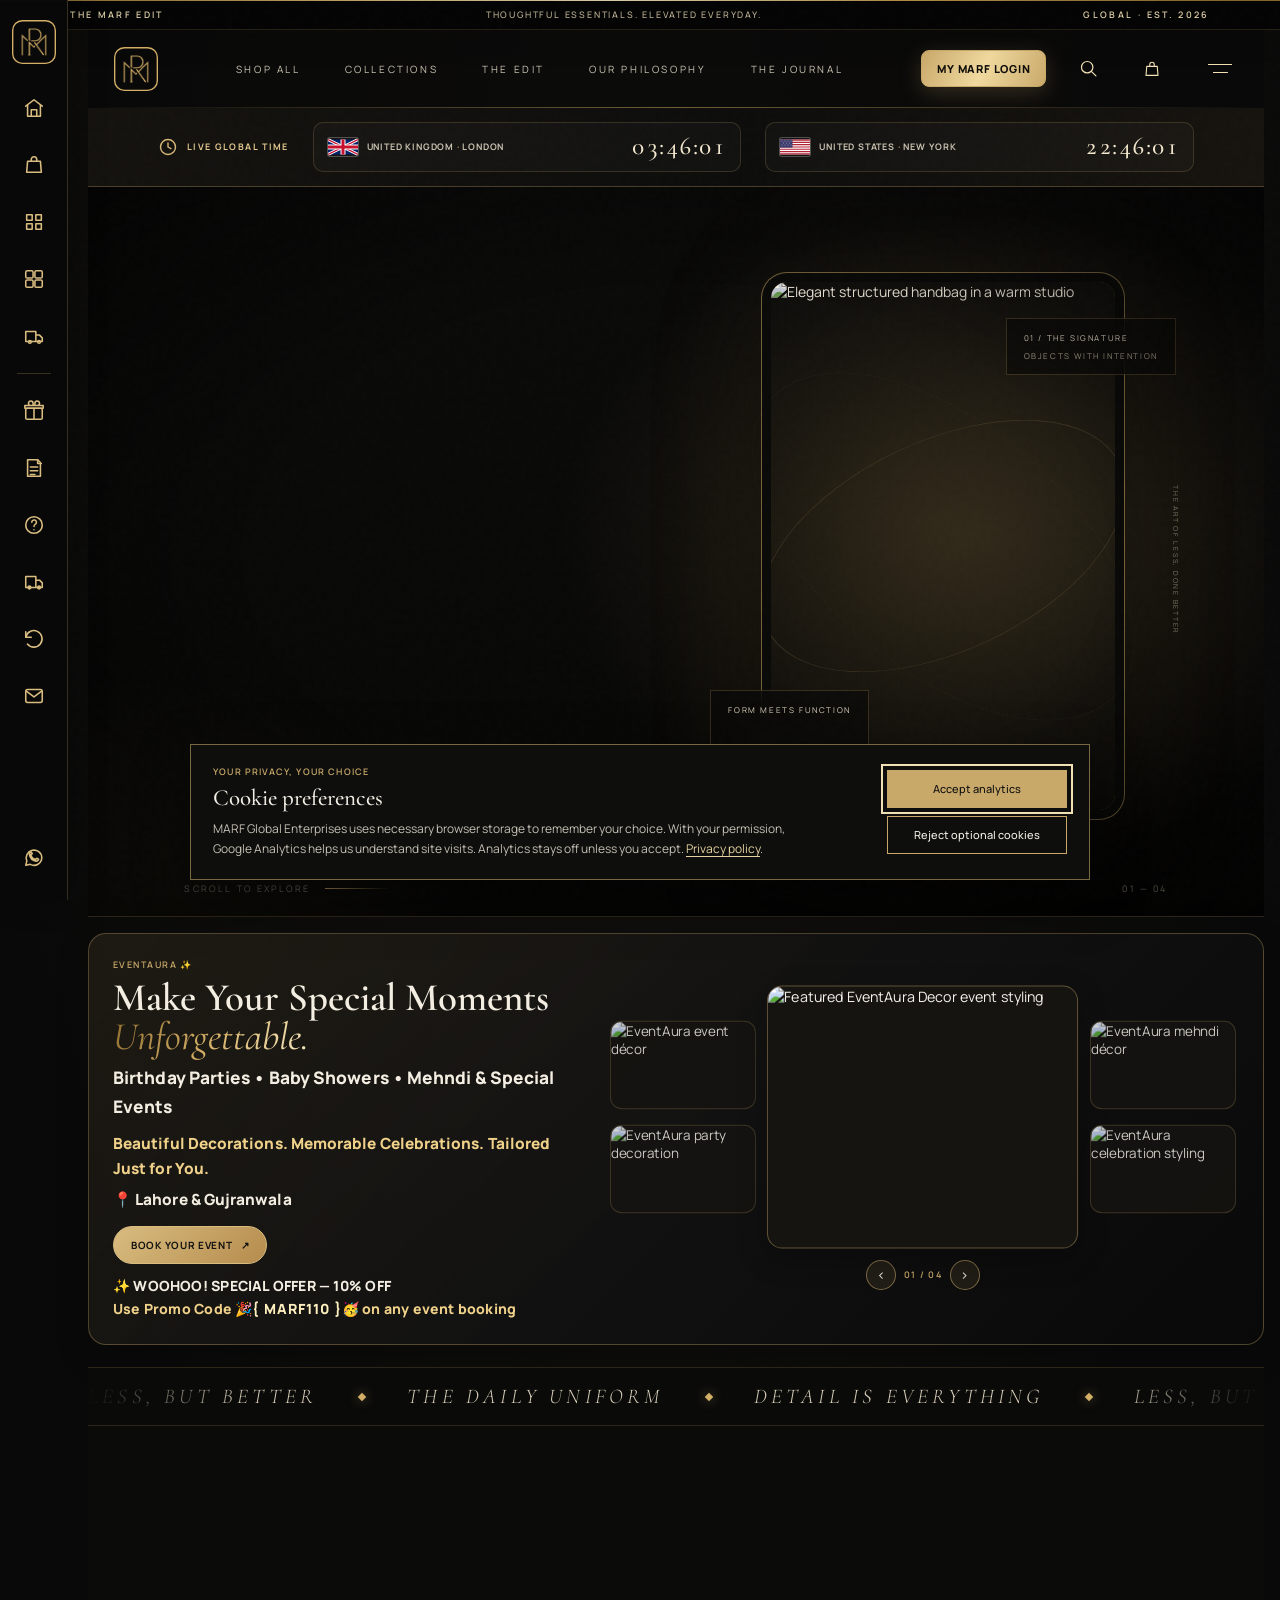
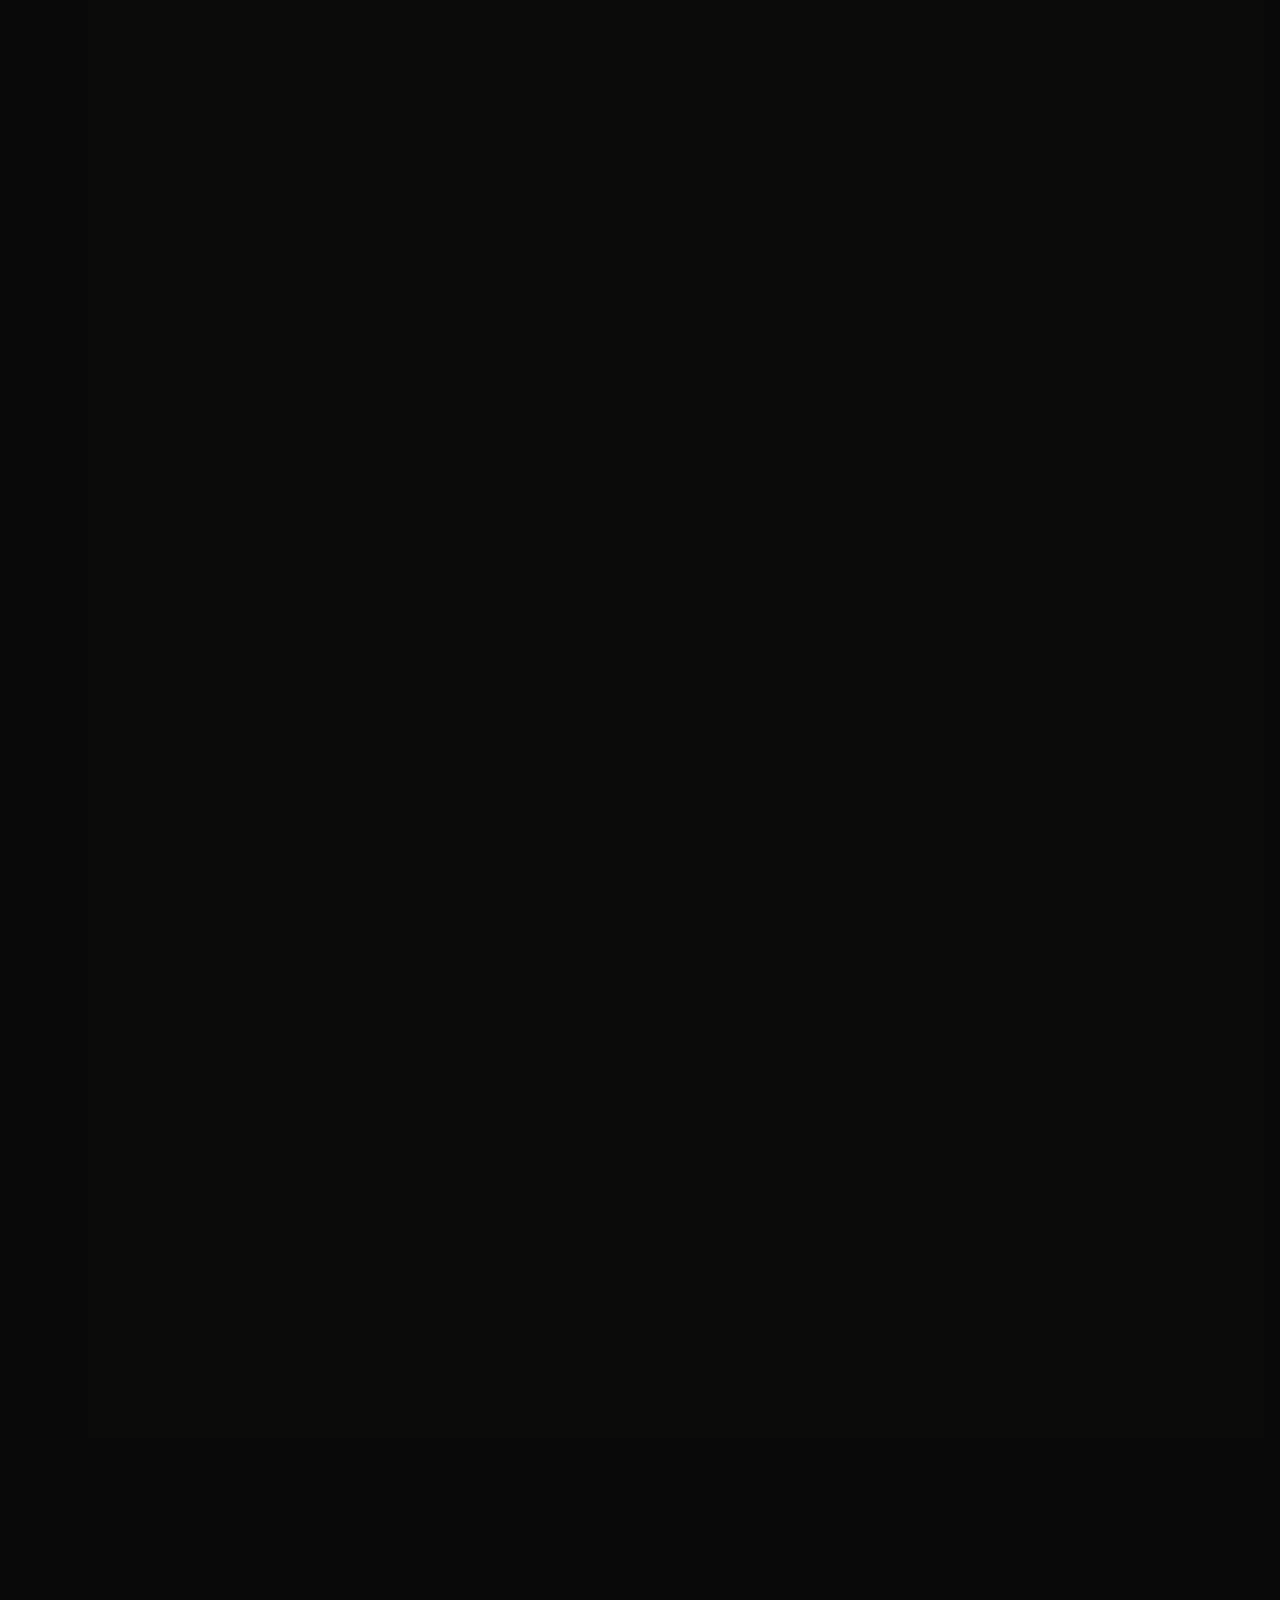
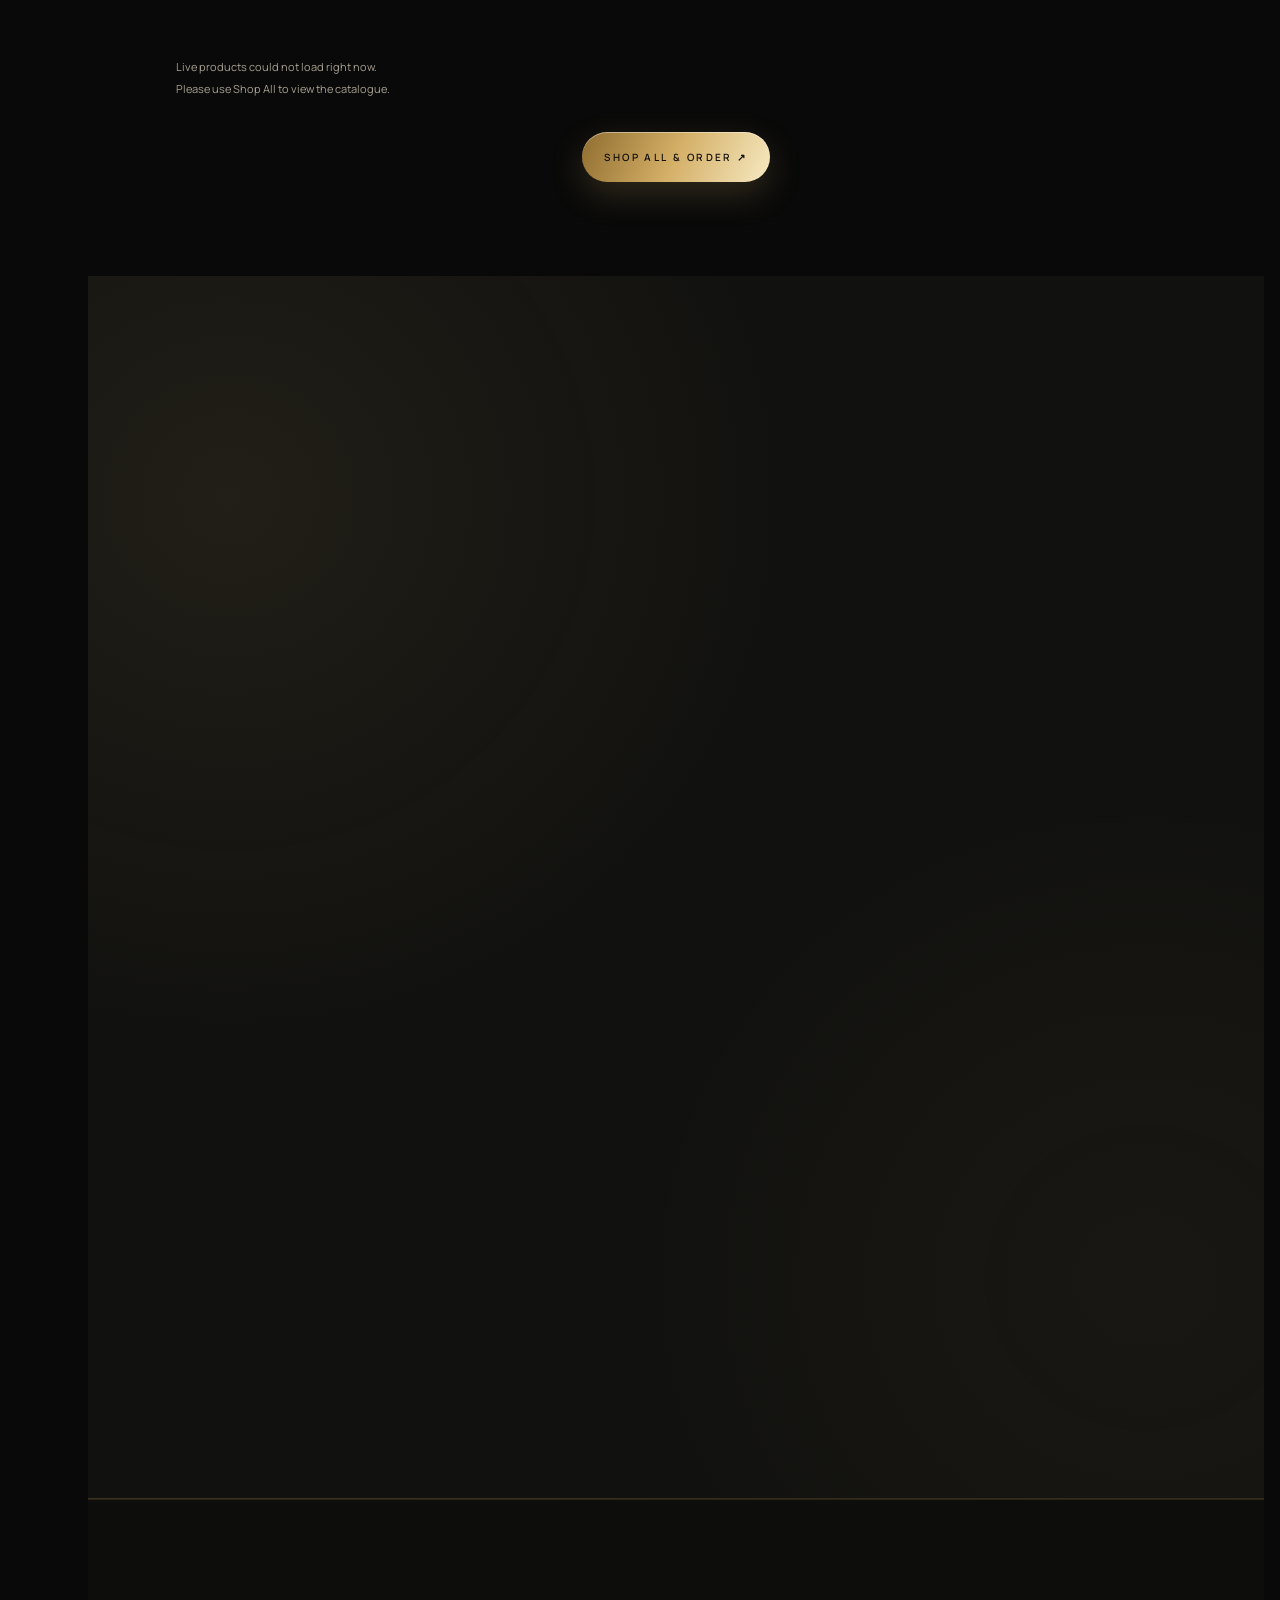
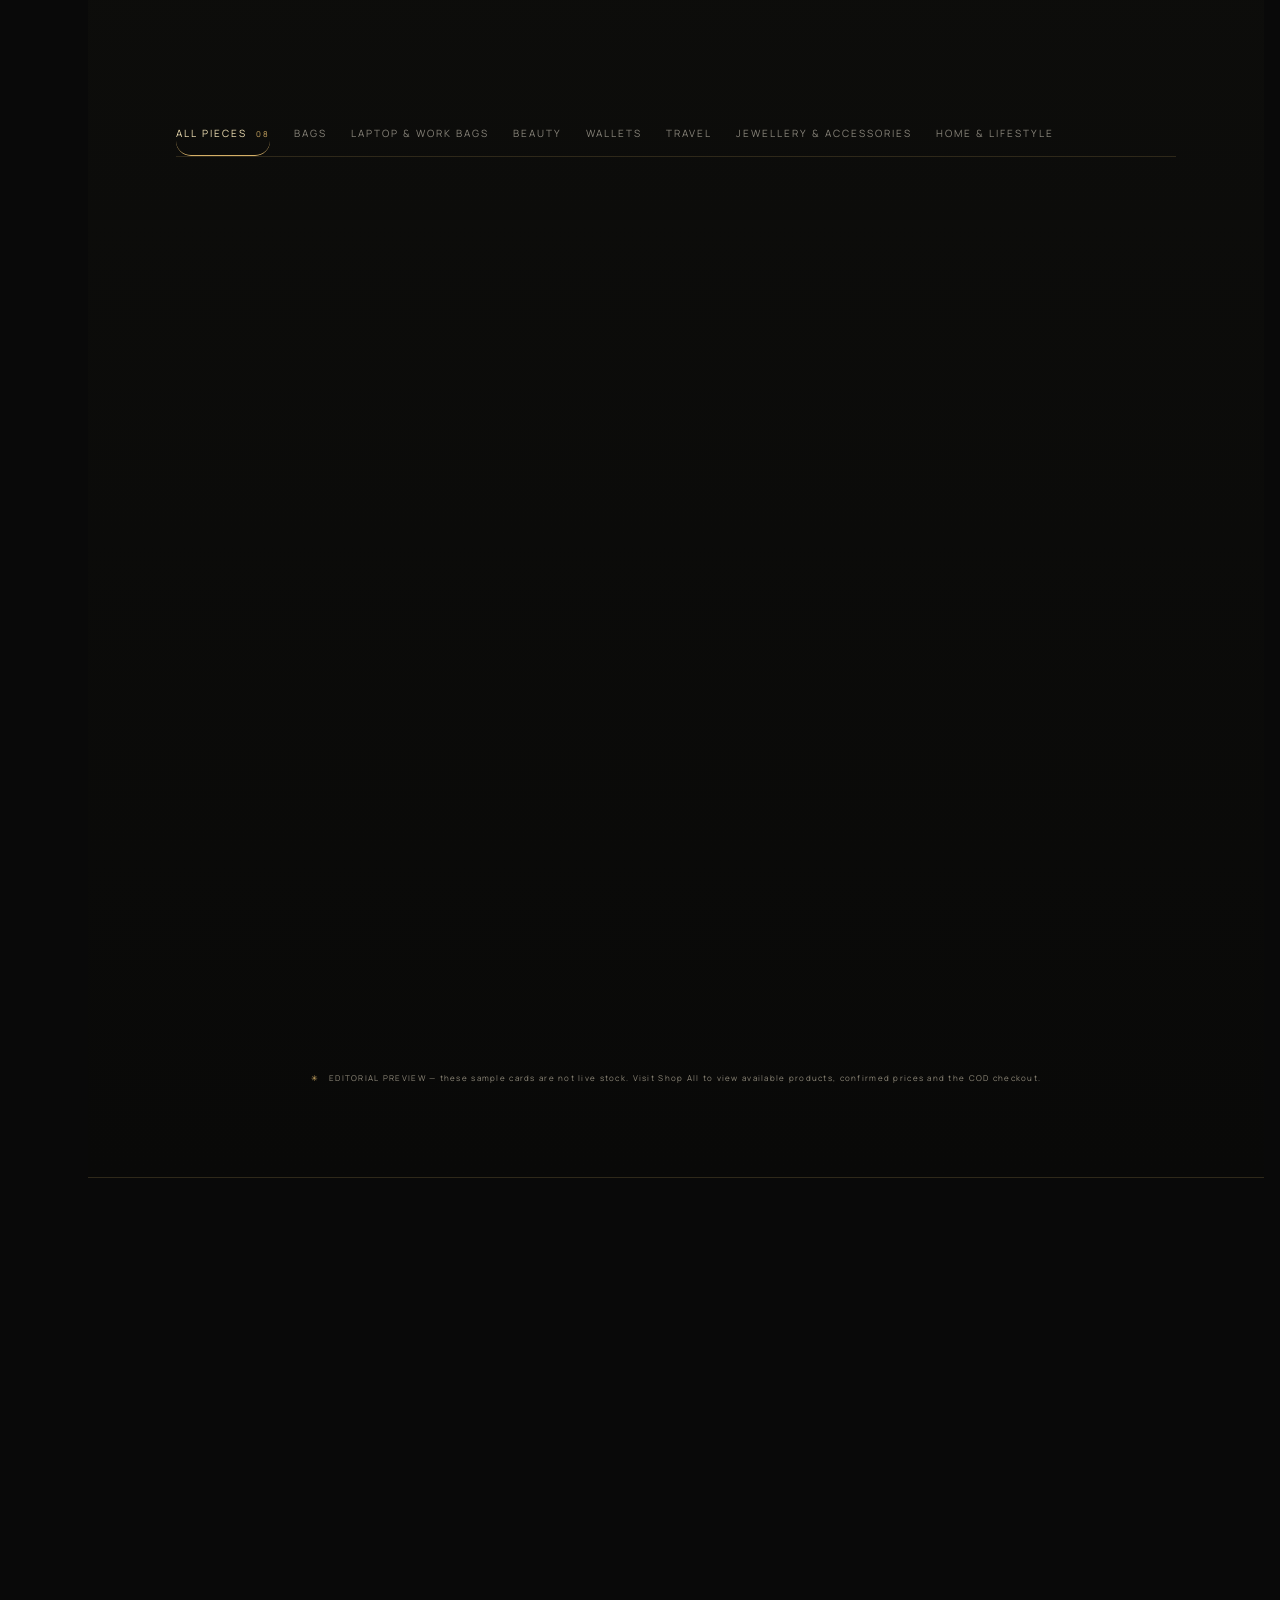
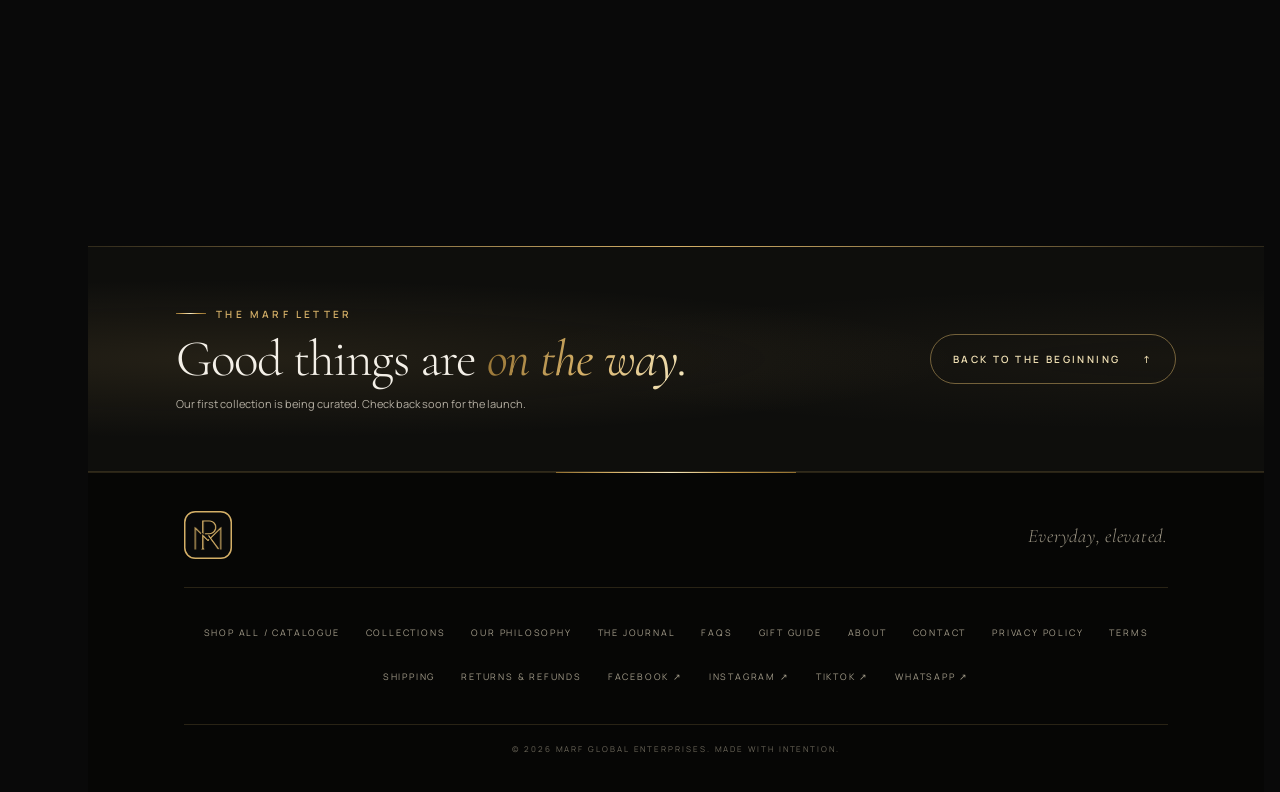
==== commit 1aed9fe3: "Fix sidebar logo scale to match MARF Pakistan sidebar" ====
--- a/index.html
+++ b/index.html
@@ -52,10 +52,10 @@
 .brand-logo-svg{display:block!important;width:100%!important;height:100%!important;max-height:none!important;object-fit:contain!important;object-position:center!important;overflow:hidden!important}
 .footer-brand-link{flex:0 0 48px!important;width:48px!important;height:48px!important;min-width:48px!important;max-width:48px!important}
 .footer-brand-link .brand-logo-svg{max-height:none!important}
-.marf-side-brand{display:grid!important;place-items:center!important;width:48px!important;height:48px!important;flex:0 0 48px!important;border:1px solid rgba(201,169,106,.35)!important;border-radius:15px!important;background:rgba(201,169,106,.07)!important;overflow:hidden!important}
-.marf-side-brand img{display:block!important;width:32px!important;height:32px!important;object-fit:contain!important}
+.marf-side-brand{display:grid!important;place-items:center!important;width:48px!important;height:48px!important;flex:0 0 48px!important;margin-bottom:8px!important;border:0!important;border-radius:0!important;background:transparent!important;overflow:visible!important}
+.marf-side-brand img{display:block!important;width:44px!important;height:44px!important;object-fit:contain!important;object-position:center!important}
 .marf-splash-mark img{width:48px!important;height:48px!important;object-fit:contain!important}
-@media(max-width:767px){.brand-logo-link{flex-basis:38px!important;width:38px!important;height:38px!important;min-width:38px!important;max-width:38px!important}.footer-brand-link{flex-basis:42px!important;width:42px!important;height:42px!important;min-width:42px!important;max-width:42px!important}.marf-side-brand{width:44px!important;height:44px!important;flex-basis:44px!important}.marf-side-brand img{width:30px!important;height:30px!important}}
+@media(max-width:767px){.brand-logo-link{flex-basis:38px!important;width:38px!important;height:38px!important;min-width:38px!important;max-width:38px!important}.footer-brand-link{flex-basis:42px!important;width:42px!important;height:42px!important;min-width:42px!important;max-width:42px!important}.marf-side-brand{width:44px!important;height:44px!important;flex-basis:44px!important}.marf-side-brand img{width:40px!important;height:40px!important}}
 @media(max-width:380px){.brand-logo-link{flex-basis:34px!important;width:34px!important;height:34px!important;min-width:34px!important;max-width:34px!important}.site-header .header-actions{gap:5px!important}.site-header .my-marf-login-cta{padding:8px 6px!important;font-size:8px!important}}
 </style>
 </head>
@@ -64,7 +64,7 @@
     <div class="announcement"><span>THE MARF EDIT</span><span>Thoughtful essentials. Elevated everyday.</span><span>GLOBAL · EST. 2026</span></div>
 
 <aside class="marf-left-sidebar" aria-label="MARF icon navigation">
-  <a class="marf-side-brand" href="#top" aria-label="MARF Global Enterprises home" title="MARF Global Enterprises home"><img src="favicon.svg?v=7" alt=""></a>
+  <a class="marf-side-brand" href="#top" aria-label="MARF Global Enterprises home" title="MARF Global Enterprises home"><img src="favicon.svg?v=8" alt=""></a>
   <nav class="marf-side-links" aria-label="Shop navigation">
     <a href="#top" data-label="Home" aria-label="Home" title="Home"><svg viewBox="0 0 24 24" aria-hidden="true"><path d="m3 10 9-7 9 7"/><path d="M5 9v12h14V9M9 21v-7h6v7"/></svg></a>
     <a href="products.html" data-label="Shop All Products" aria-label="Shop All Products" title="Shop All Products"><svg viewBox="0 0 24 24" aria-hidden="true"><path d="M5 8h14l1 12H4L5 8Z"/><path d="M9 8V6a3 3 0 0 1 6 0v2"/></svg></a>
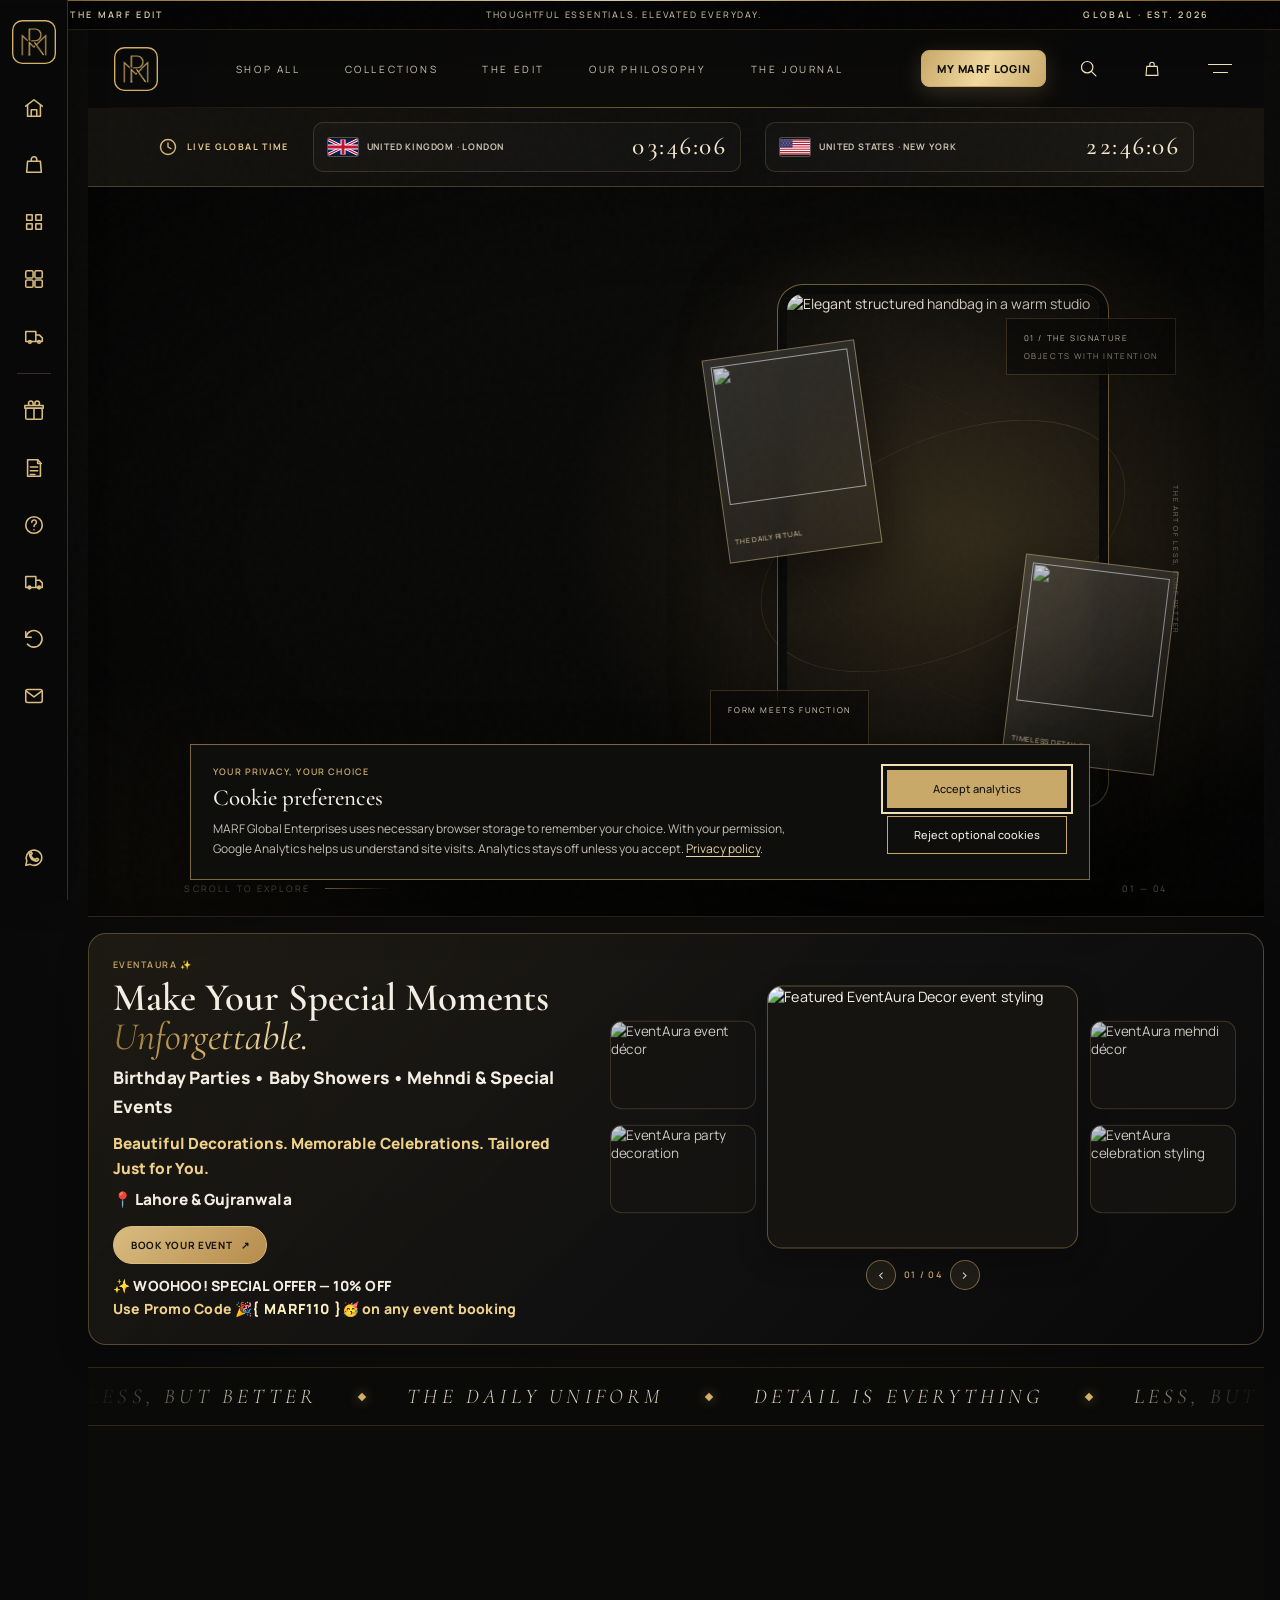
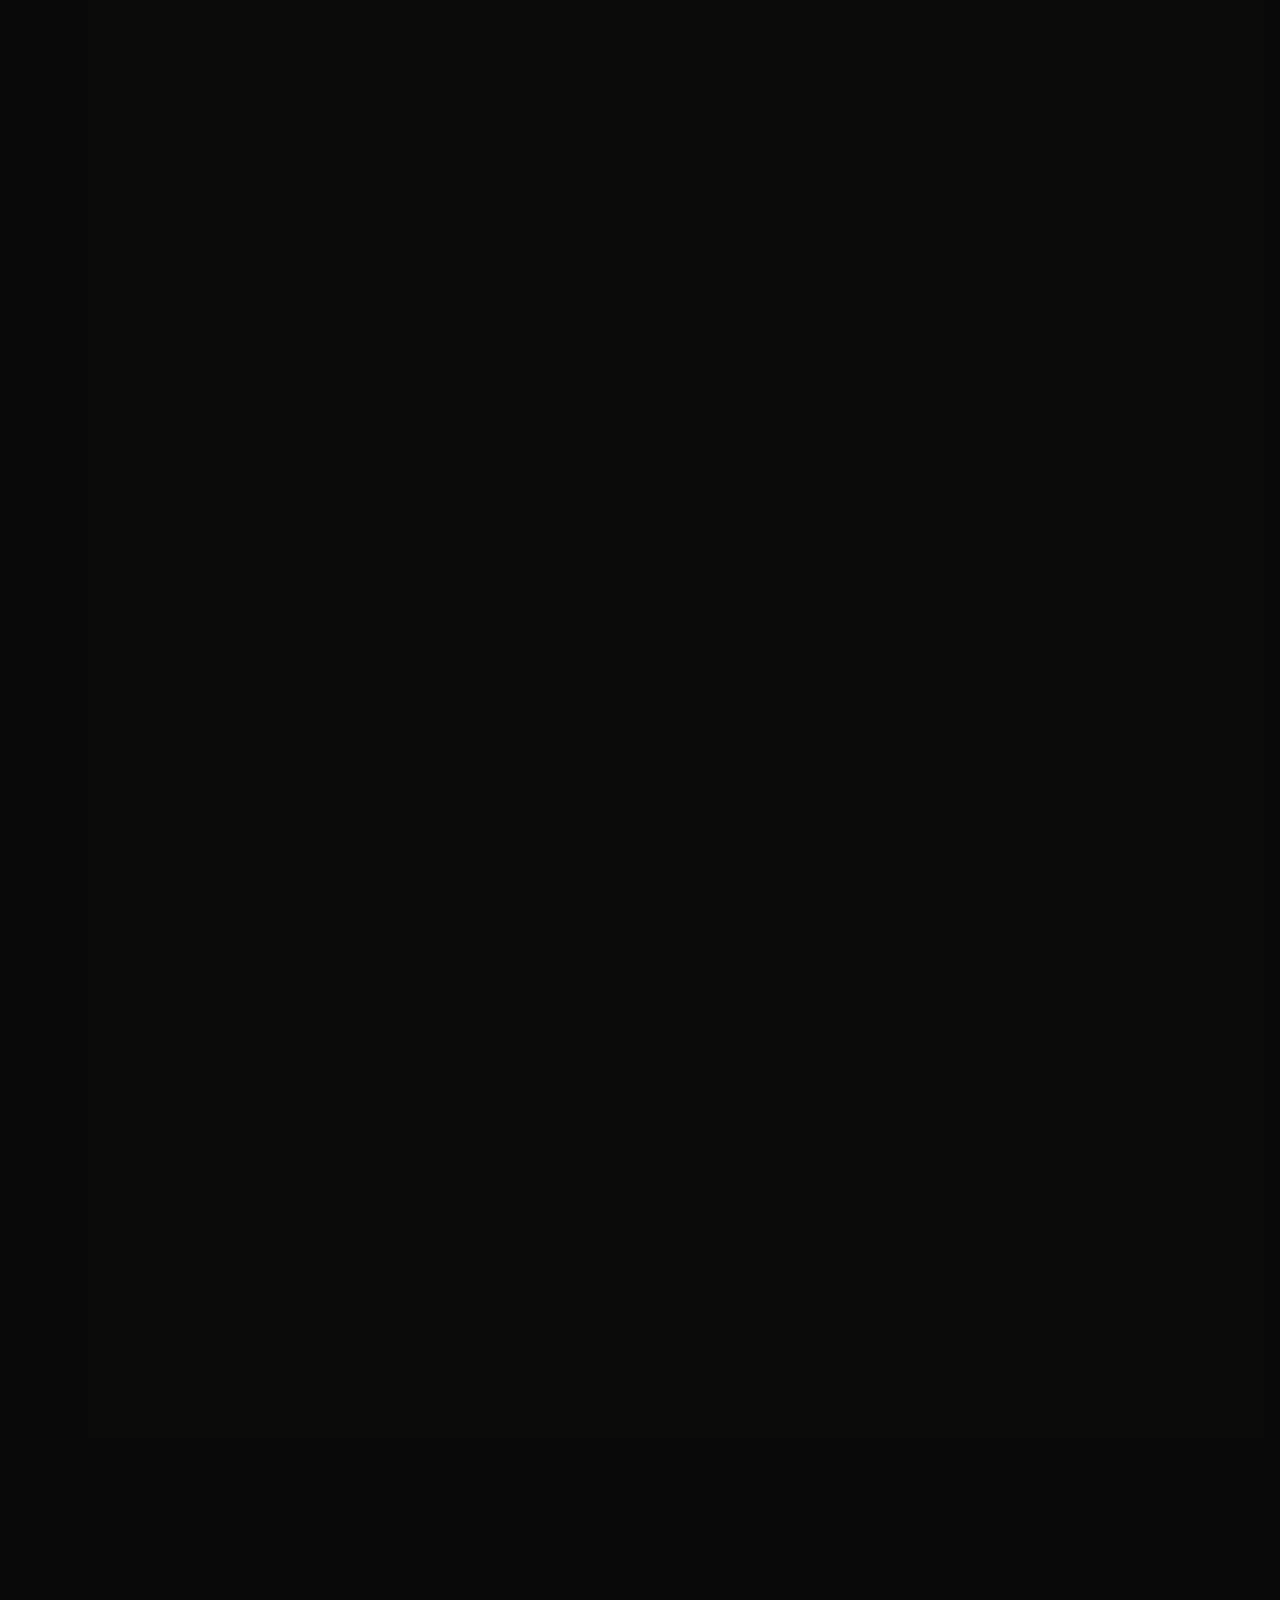
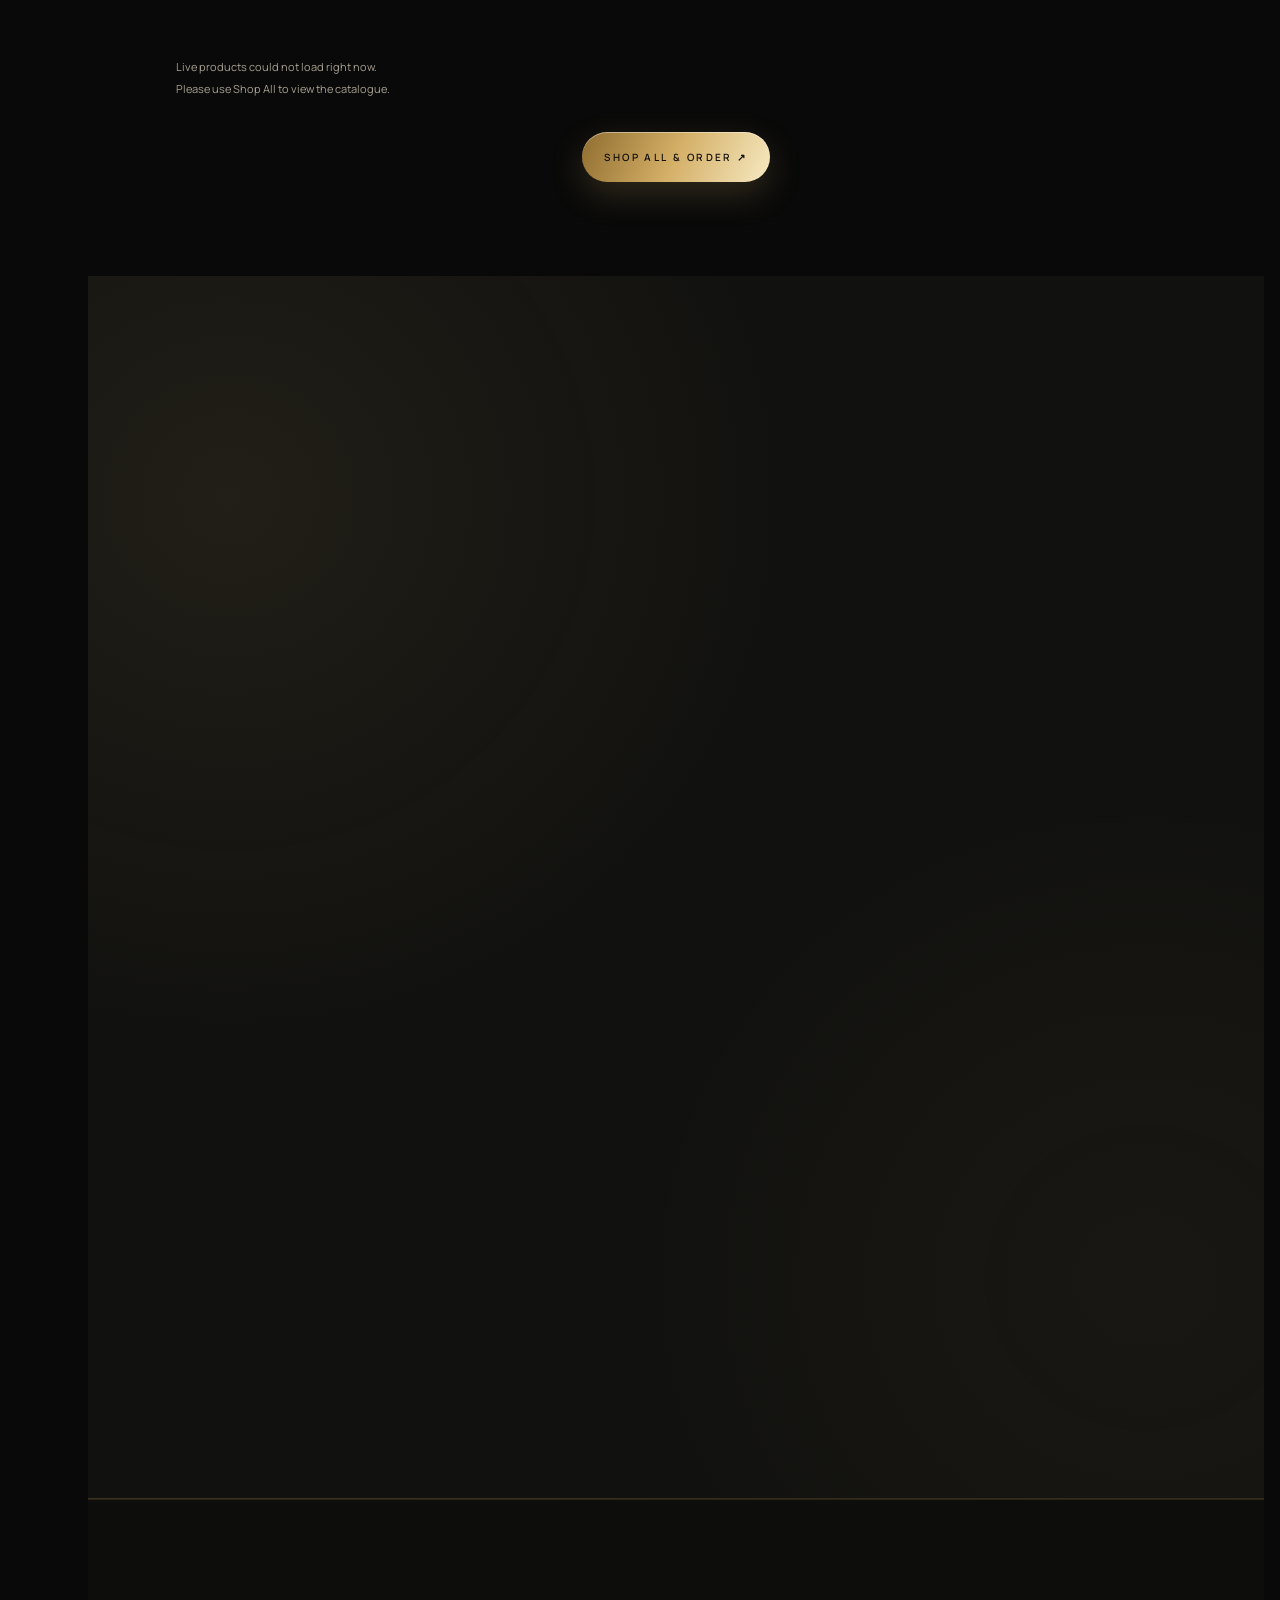
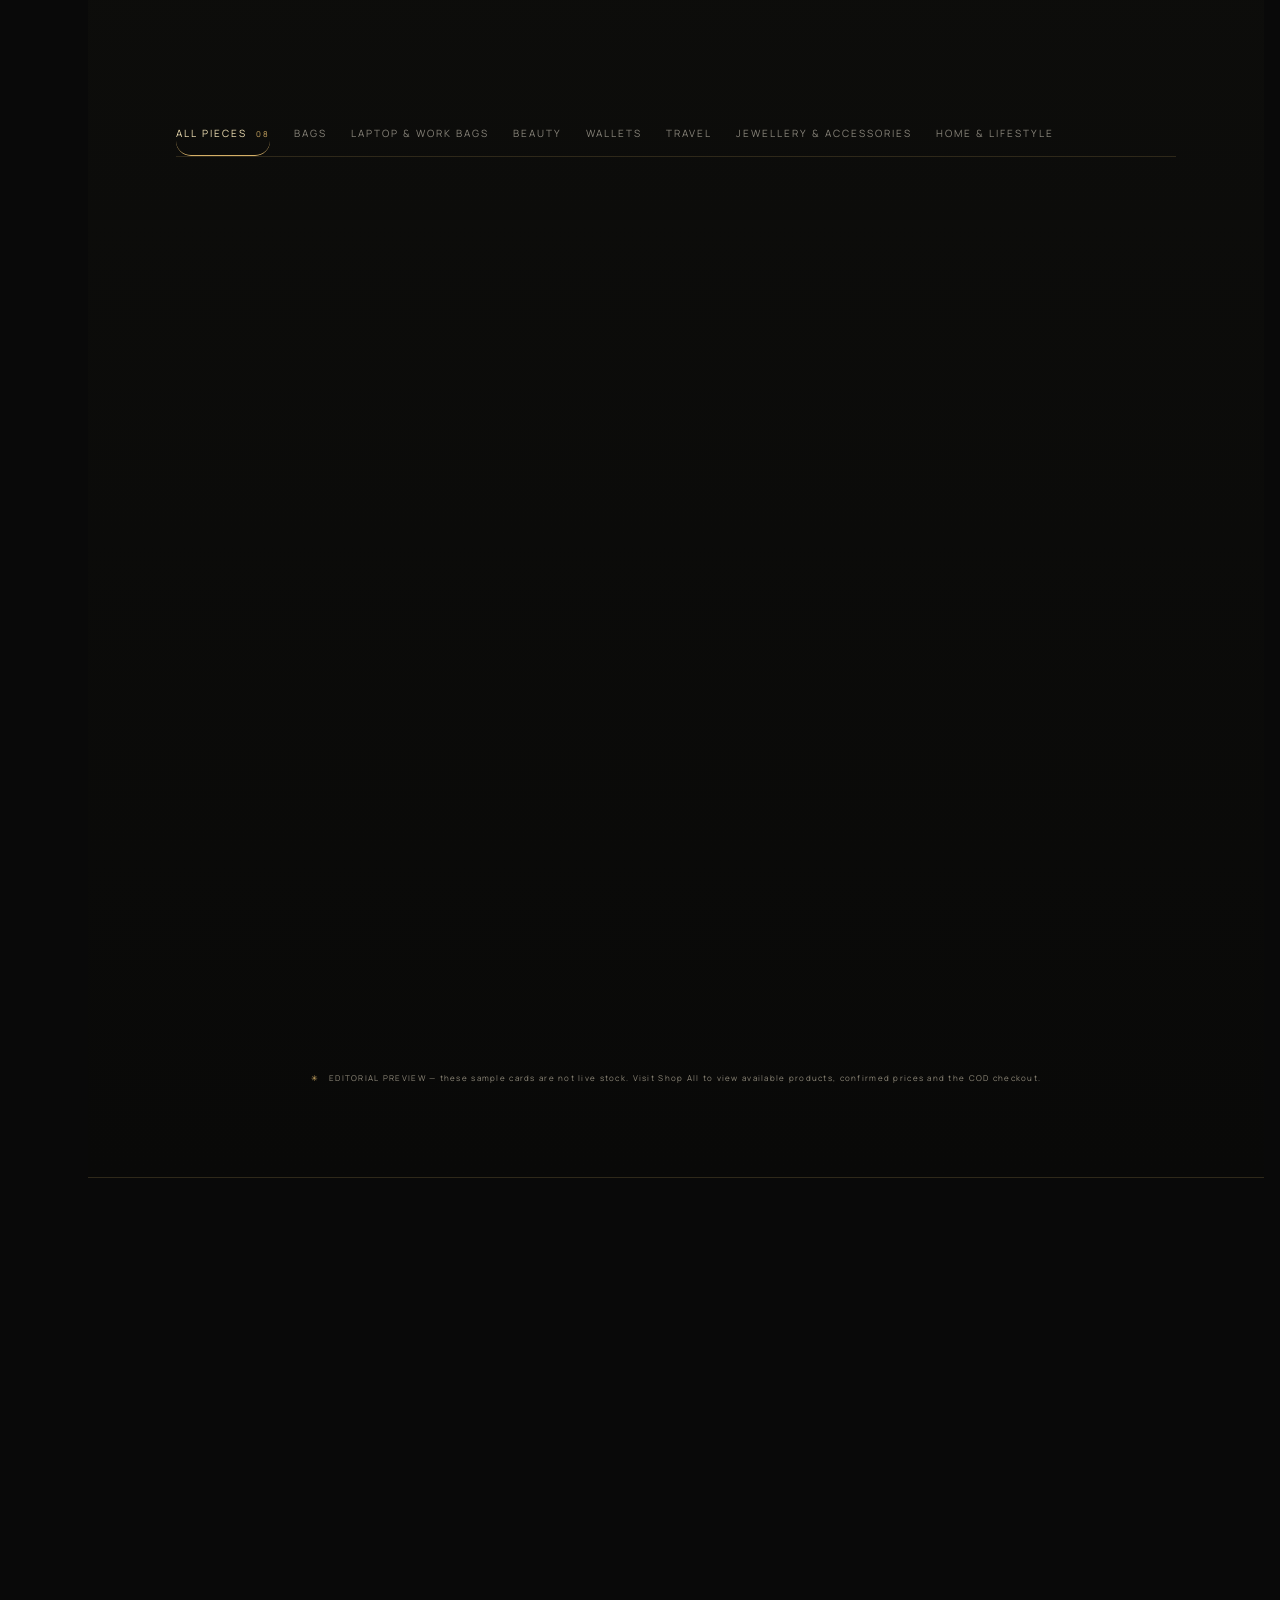
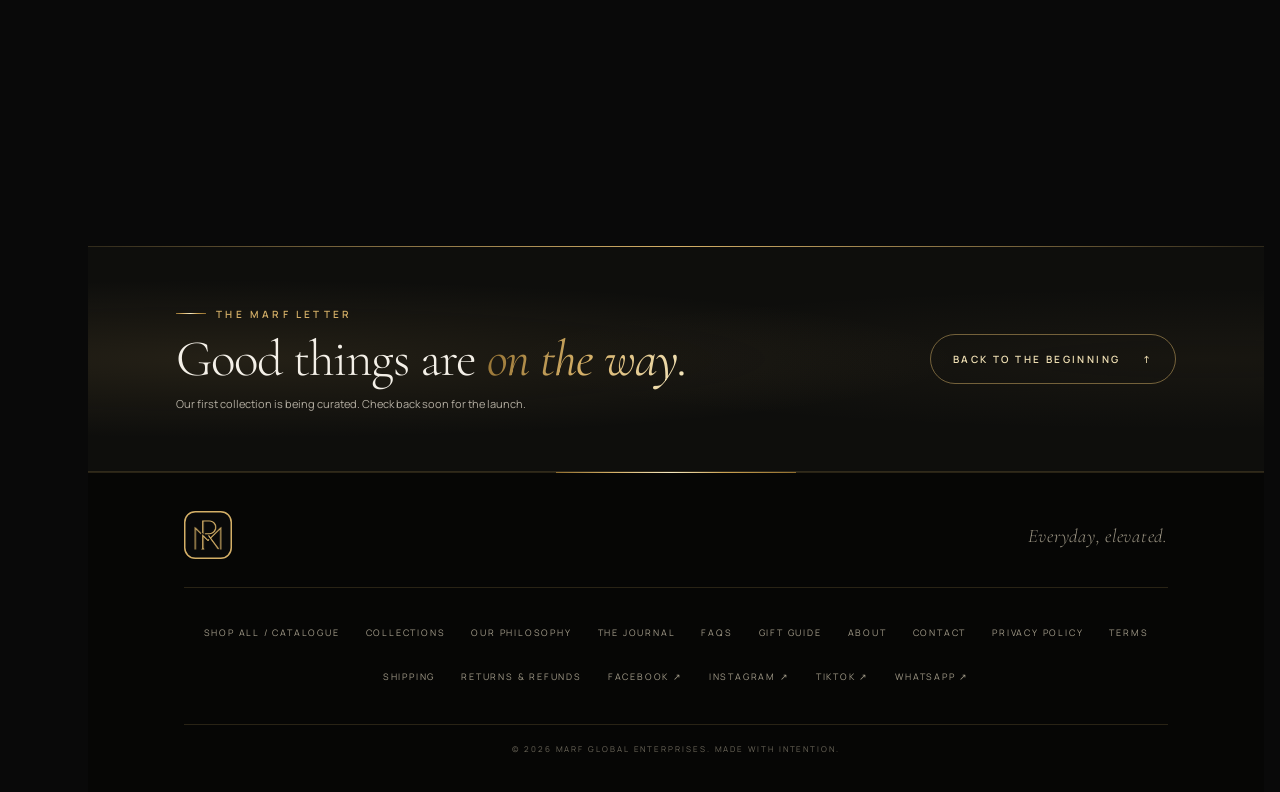
==== commit bddda76b: "Improve Global homepage hero with editorial accessory collage" ====
--- a/index.html
+++ b/index.html
@@ -58,6 +58,22 @@
 @media(max-width:767px){.brand-logo-link{flex-basis:38px!important;width:38px!important;height:38px!important;min-width:38px!important;max-width:38px!important}.footer-brand-link{flex-basis:42px!important;width:42px!important;height:42px!important;min-width:42px!important;max-width:42px!important}.marf-side-brand{width:44px!important;height:44px!important;flex-basis:44px!important}.marf-side-brand img{width:40px!important;height:40px!important}}
 @media(max-width:380px){.brand-logo-link{flex-basis:34px!important;width:34px!important;height:34px!important;min-width:34px!important;max-width:34px!important}.site-header .header-actions{gap:5px!important}.site-header .my-marf-login-cta{padding:8px 6px!important;font-size:8px!important}}
 </style>
+
+<style id="marf-hero-editorial-fix">
+.hero-art{isolation:isolate!important;overflow:visible!important}
+.hero-image-wrap{z-index:3!important;width:min(67%,370px)!important;height:82%!important;max-height:530px!important}
+.hero-mini-card{position:absolute;z-index:4;width:clamp(105px,12vw,155px);height:clamp(145px,17vw,205px);padding:7px;background:linear-gradient(145deg,rgba(255,255,255,.13),rgba(255,255,255,.025));border:1px solid rgba(220,195,140,.48);box-shadow:0 20px 55px rgba(0,0,0,.48);backdrop-filter:blur(10px);overflow:hidden;transition:transform .55s cubic-bezier(.2,.75,.25,1)}
+.hero-mini-card img{display:block;width:100%;height:calc(100% - 25px);object-fit:cover;filter:brightness(.82) saturate(.78)}
+.hero-mini-card span{display:flex;align-items:center;height:25px;font-size:7px;letter-spacing:.11em;color:#e3d2aa;white-space:nowrap}
+.hero-mini-left{left:1%;top:18%;transform:rotate(-8deg)}
+.hero-mini-right{right:2%;bottom:14%;transform:rotate(7deg)}
+.hero-art:hover .hero-mini-left{transform:translateY(-7px) rotate(-5deg)}
+.hero-art:hover .hero-mini-right{transform:translateY(-7px) rotate(4deg)}
+.hero-art .floating-label{z-index:5}
+@media(max-width:767px){.hero-art{overflow:hidden!important}.hero-image-wrap{width:65%!important;height:78%!important}.hero-mini-card{width:clamp(88px,25vw,118px);height:clamp(125px,35vw,155px);padding:5px}.hero-mini-card span{font-size:6px;letter-spacing:.06em}.hero-mini-left{left:0;top:16%}.hero-mini-right{right:0;bottom:10%}.hero-art .label-top{right:0;top:4%}.hero-art .label-bottom{left:0;bottom:2%}}
+@media(prefers-reduced-motion:reduce){.hero-mini-card{transition:none}}
+</style>
+
 </head>
 <body>
   <div class="marf-splash" id="marf-splash" aria-hidden="true"><div class="marf-splash-mark"><img src="favicon.svg?v=7" alt=""><i></i><span>GLOBAL</span></div></div>
@@ -145,8 +161,10 @@
         <div class="hero-actions"><a class="button button-gold" href="#collections">Explore the collection <span>↗</span></a><a class="text-link" href="#story">Discover MARF <span>→</span></a></div>
         <div class="hero-note"><span class="note-dot"></span> MADE FOR YOUR EVERYDAY, MADE TO FEEL DIFFERENT</div>
       </div>
-      <div class="hero-art" aria-label="Editorial still life of a premium handbag">
+      <div class="hero-art" aria-label="Editorial still life of MARF accessories and everyday essentials">
         <div class="orbit orbit-one"></div><div class="orbit orbit-two"></div>
+        <div class="hero-mini-card hero-mini-left" aria-hidden="true"><img src="https://images.unsplash.com/photo-1541643600914-78b084683601?auto=format&fit=crop&w=600&q=85" alt="" loading="eager"><span>THE DAILY RITUAL</span></div>
+        <div class="hero-mini-card hero-mini-right" aria-hidden="true"><img src="https://images.unsplash.com/photo-1523275335684-37898b6baf30?auto=format&fit=crop&w=600&q=85" alt="" loading="eager"><span>TIMELESS DETAILS</span></div>
         <div class="hero-image-wrap"><img class="hero-image" src="https://raw.githubusercontent.com/Mureedabbas1/marf-pakistan-store/main/photo-with-MR-badge.png" alt="Elegant structured handbag in a warm studio" fetchpriority="high"></div>
         <div class="floating-label label-top"><span>01 / THE SIGNATURE</span><span>OBJECTS WITH INTENTION</span></div>
         <div class="floating-label label-bottom"><span>FORM MEETS FUNCTION</span><span class="label-mark">M.</span></div>
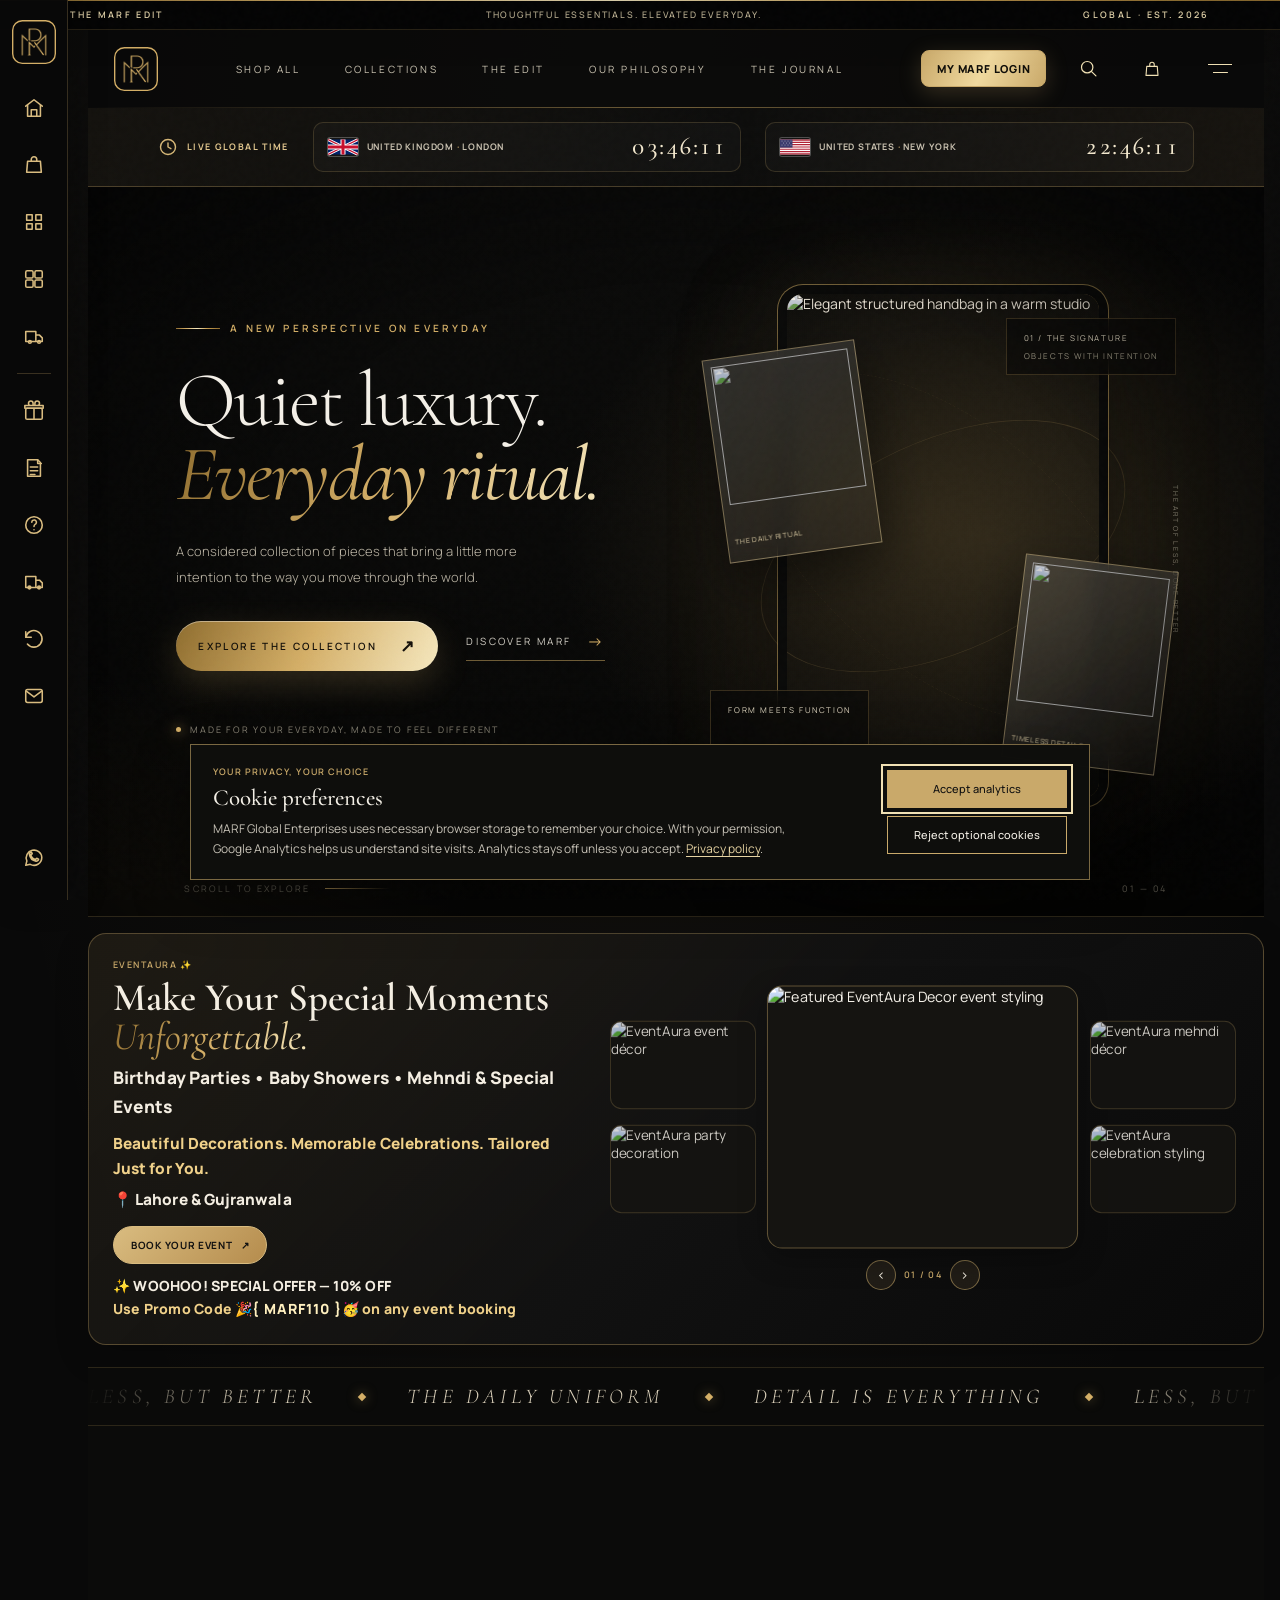
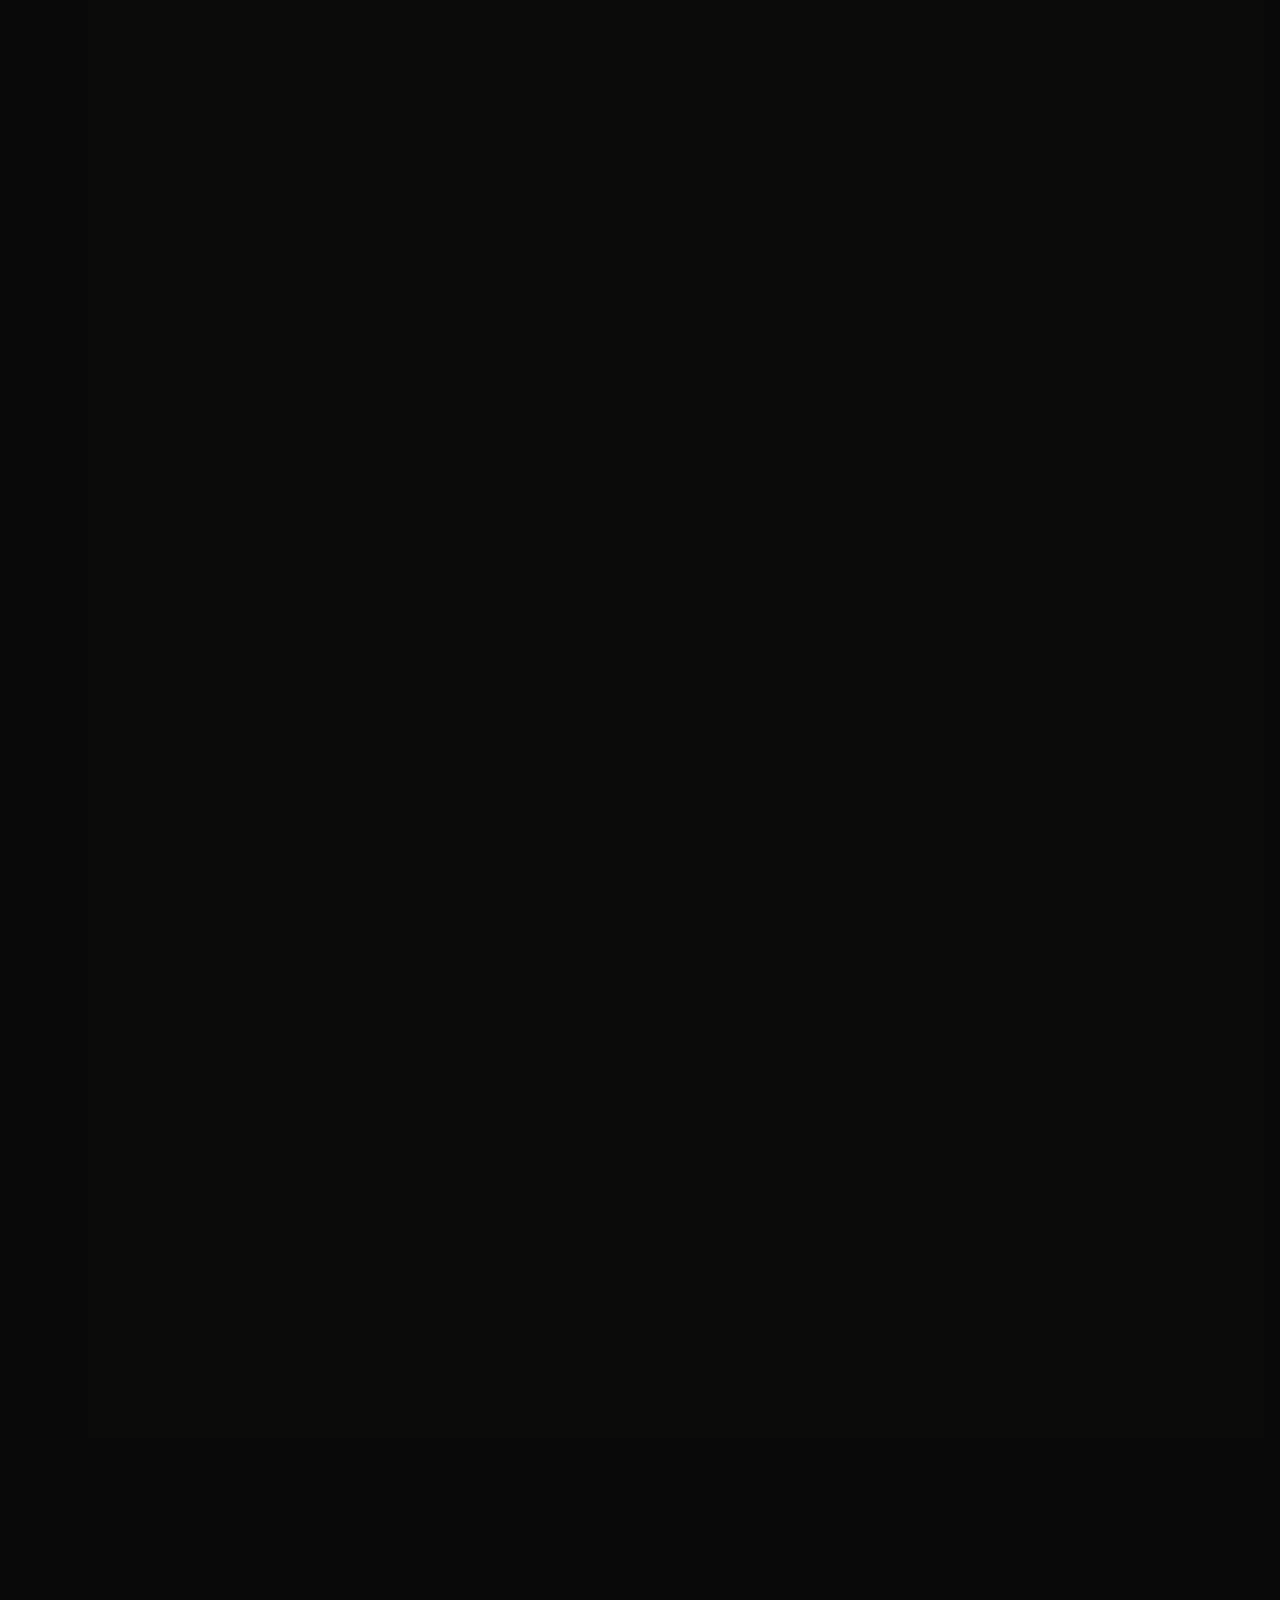
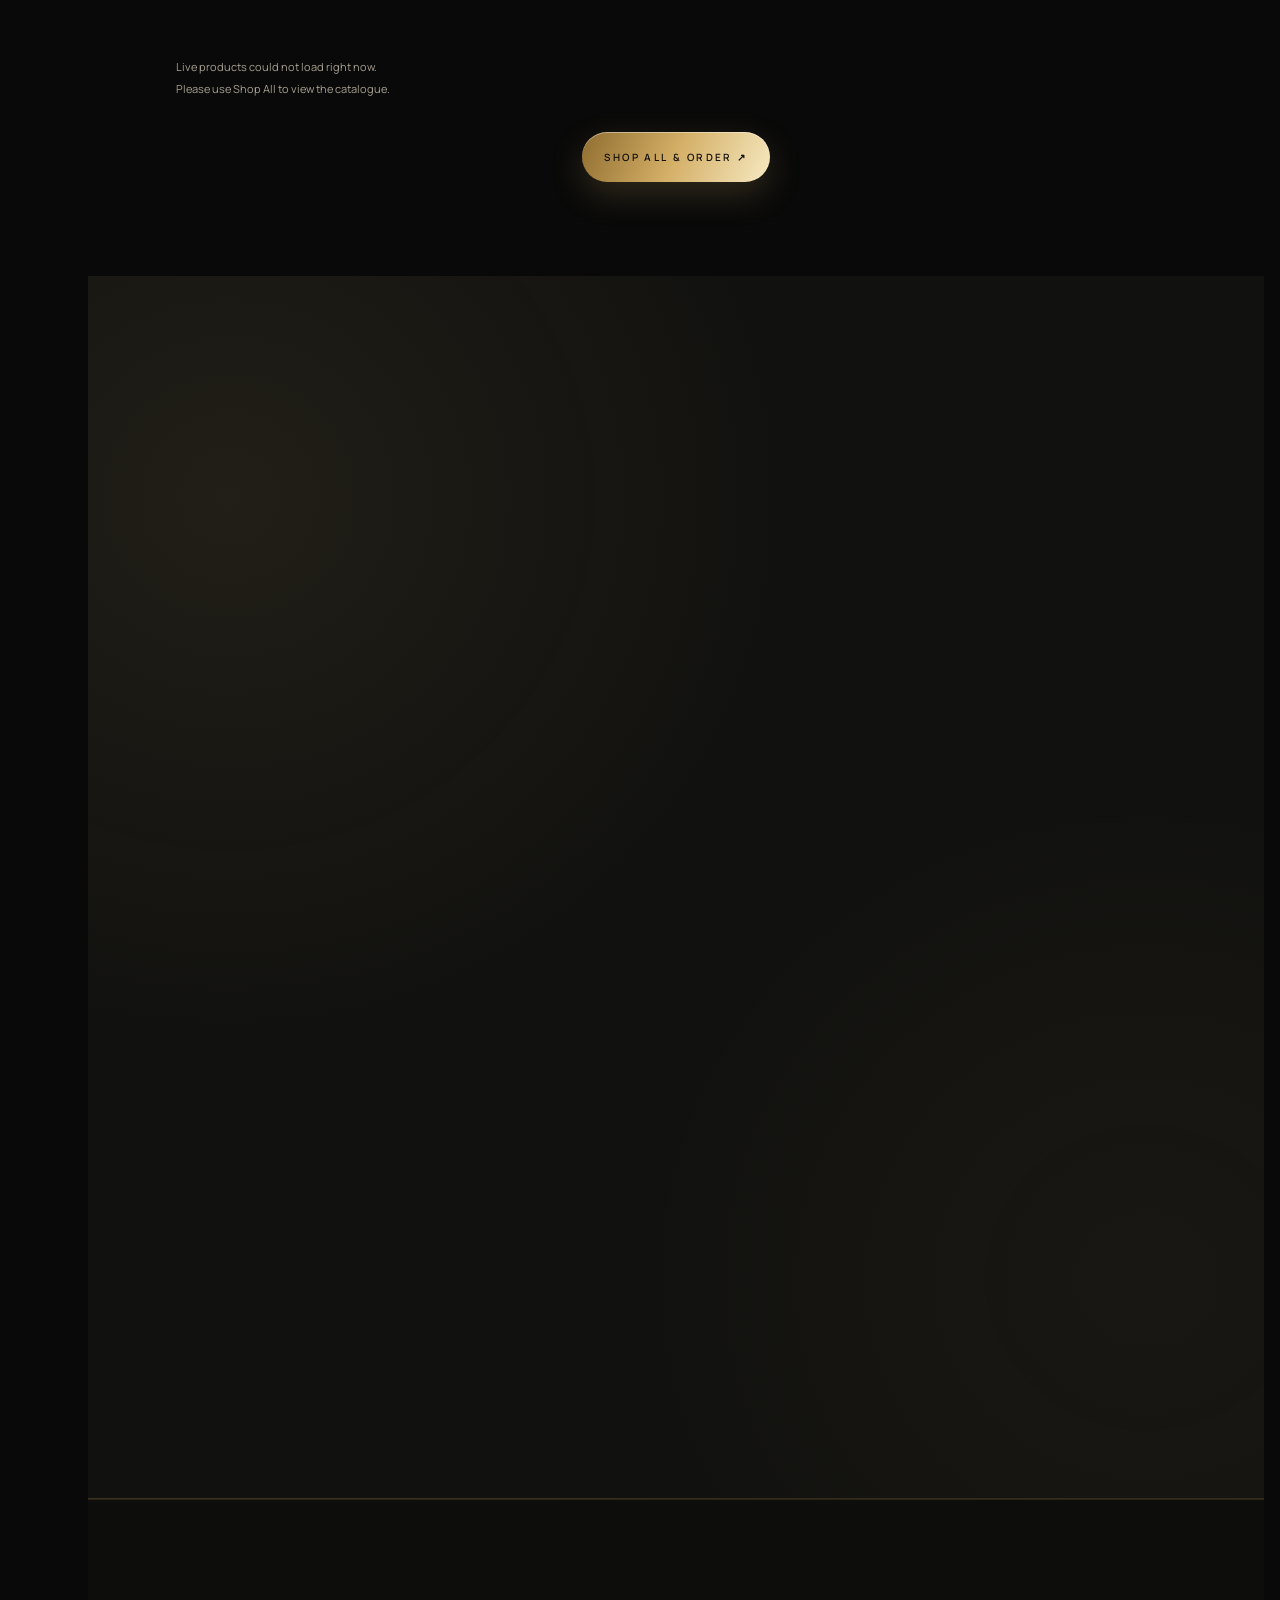
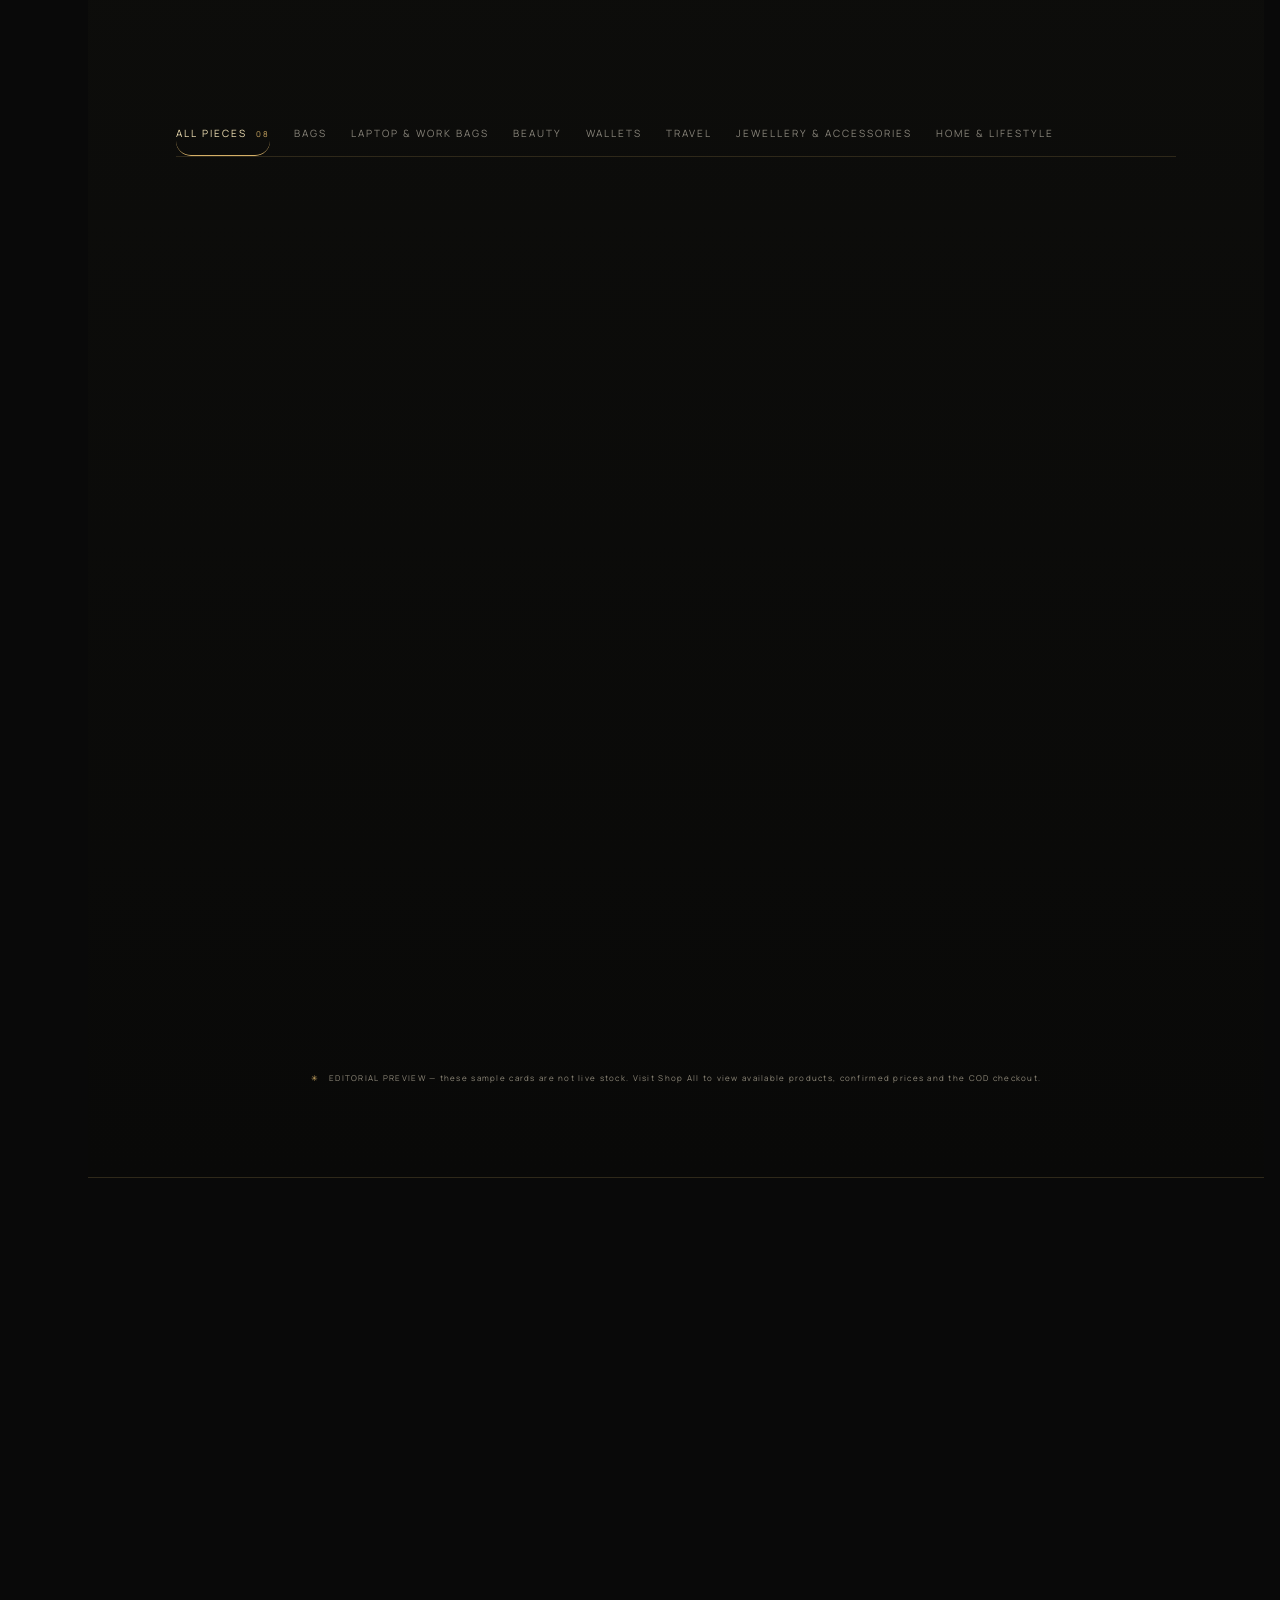
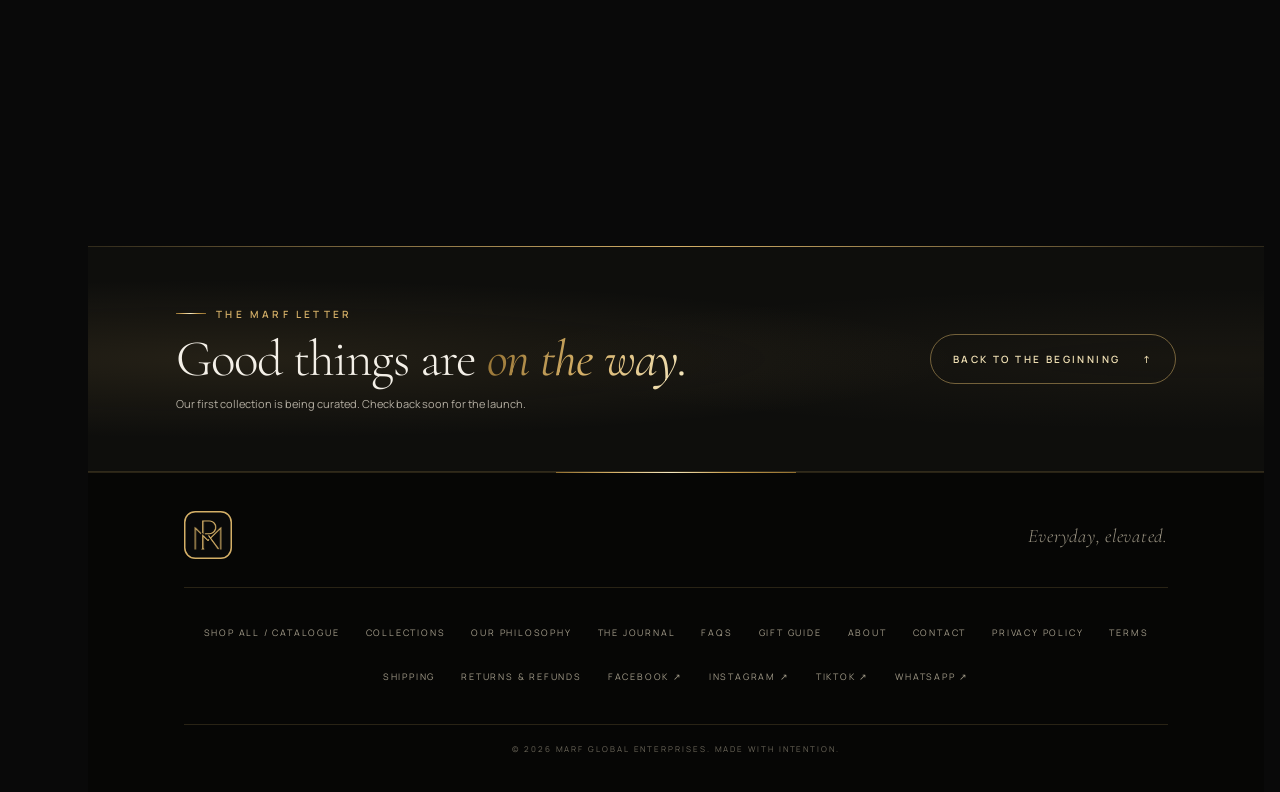
==== commit c4d2fa4b: "Ensure requested editorial hero copy and CTAs are visible" ====
--- a/index.html
+++ b/index.html
@@ -72,6 +72,13 @@
 .hero-art .floating-label{z-index:5}
 @media(max-width:767px){.hero-art{overflow:hidden!important}.hero-image-wrap{width:65%!important;height:78%!important}.hero-mini-card{width:clamp(88px,25vw,118px);height:clamp(125px,35vw,155px);padding:5px}.hero-mini-card span{font-size:6px;letter-spacing:.06em}.hero-mini-left{left:0;top:16%}.hero-mini-right{right:0;bottom:10%}.hero-art .label-top{right:0;top:4%}.hero-art .label-bottom{left:0;bottom:2%}}
 @media(prefers-reduced-motion:reduce){.hero-mini-card{transition:none}}
+</style>
+
+
+<style id="marf-global-hero-copy-visibility">
+.marf-hero-copy{opacity:1!important;visibility:visible!important;transform:none!important;align-self:center;position:relative;z-index:6}
+.marf-hero-copy .eyebrow,.marf-hero-copy h1,.marf-hero-copy .hero-description,.marf-hero-copy .hero-actions,.marf-hero-copy .hero-note{visibility:visible!important;opacity:1!important}
+@media(max-width:620px){.marf-hero-copy{padding-top:8px;padding-bottom:0}}
 </style>
 
 </head>
@@ -154,7 +161,7 @@
   <main>
     <section class="hero" id="top">
       <div class="hero-glow"></div><div class="hero-grid"></div>
-      <div class="hero-copy reveal">
+      <div class="hero-copy marf-hero-copy">
         <p class="eyebrow"><span class="eyebrow-line"></span> A NEW PERSPECTIVE ON EVERYDAY</p>
         <h1>Quiet luxury.<br><em>Everyday ritual.</em></h1>
         <p class="hero-description">A considered collection of pieces that bring a little more intention to the way you move through the world.</p>
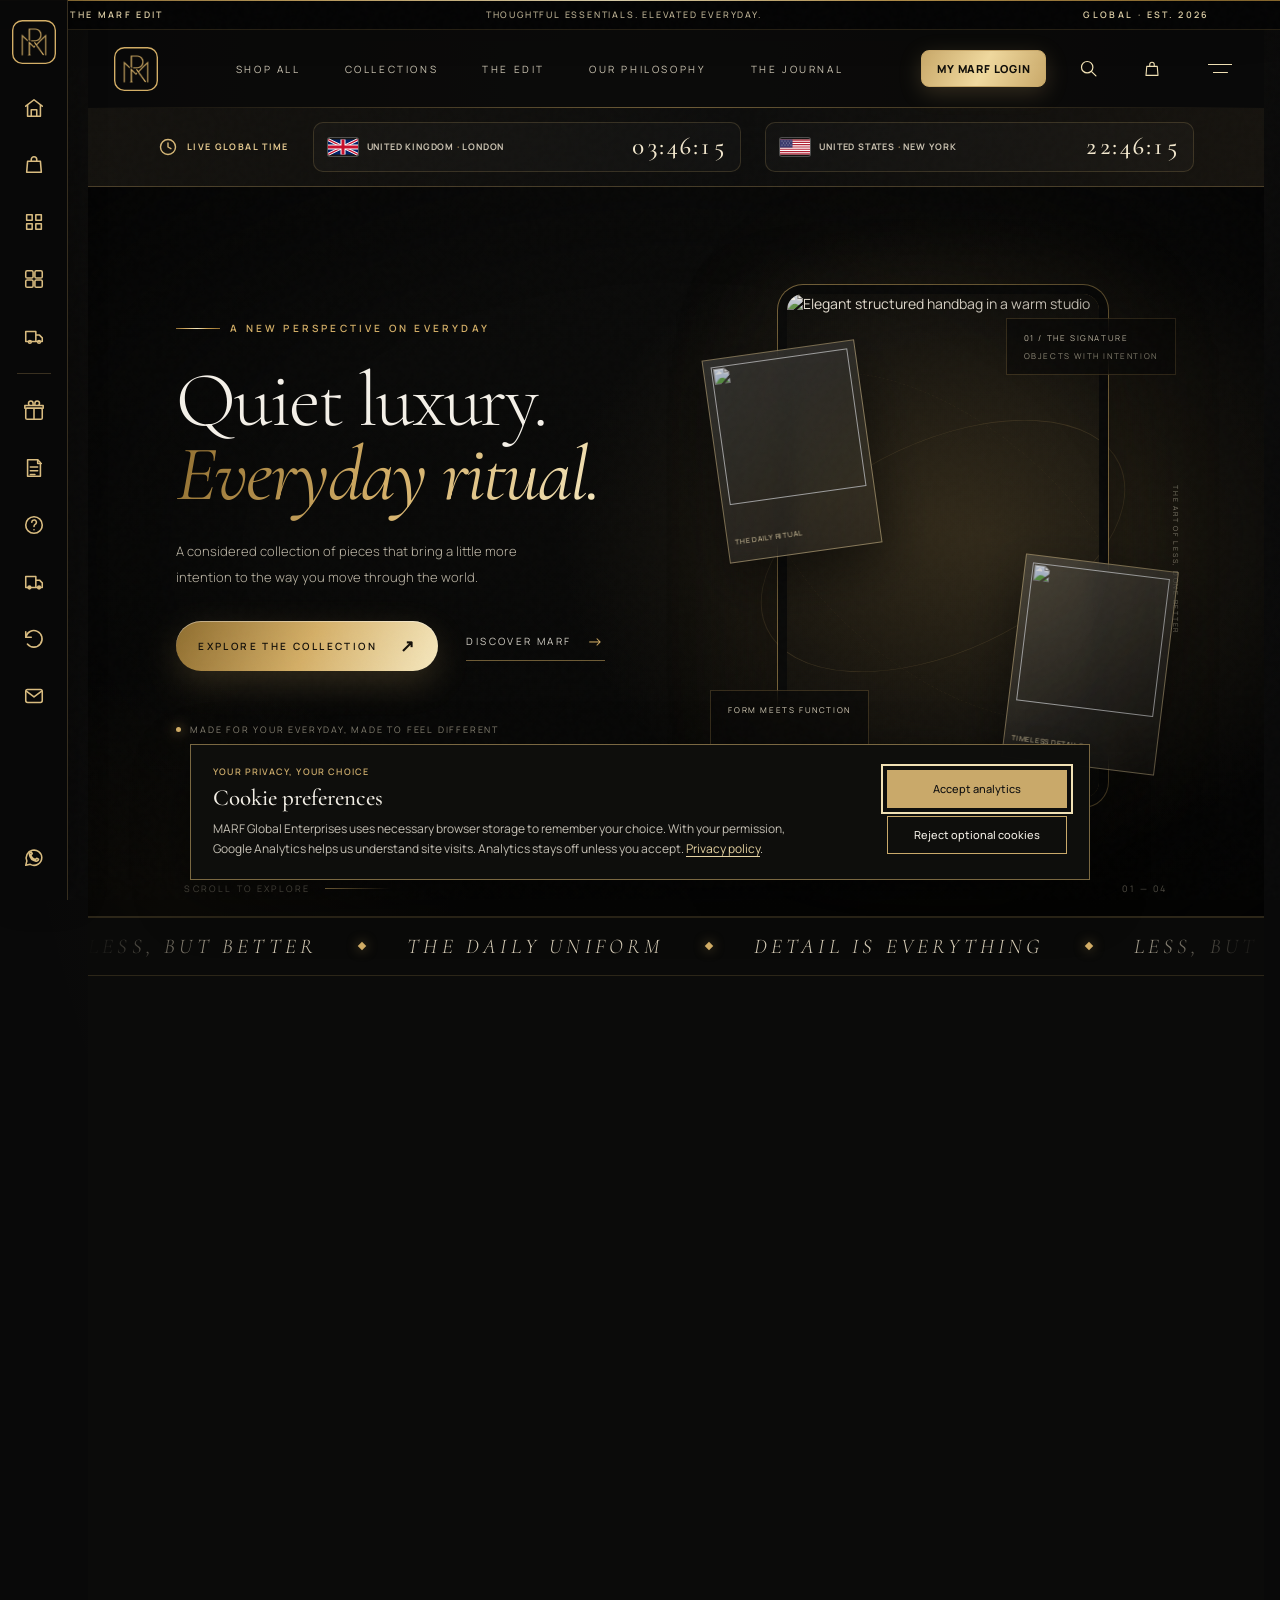
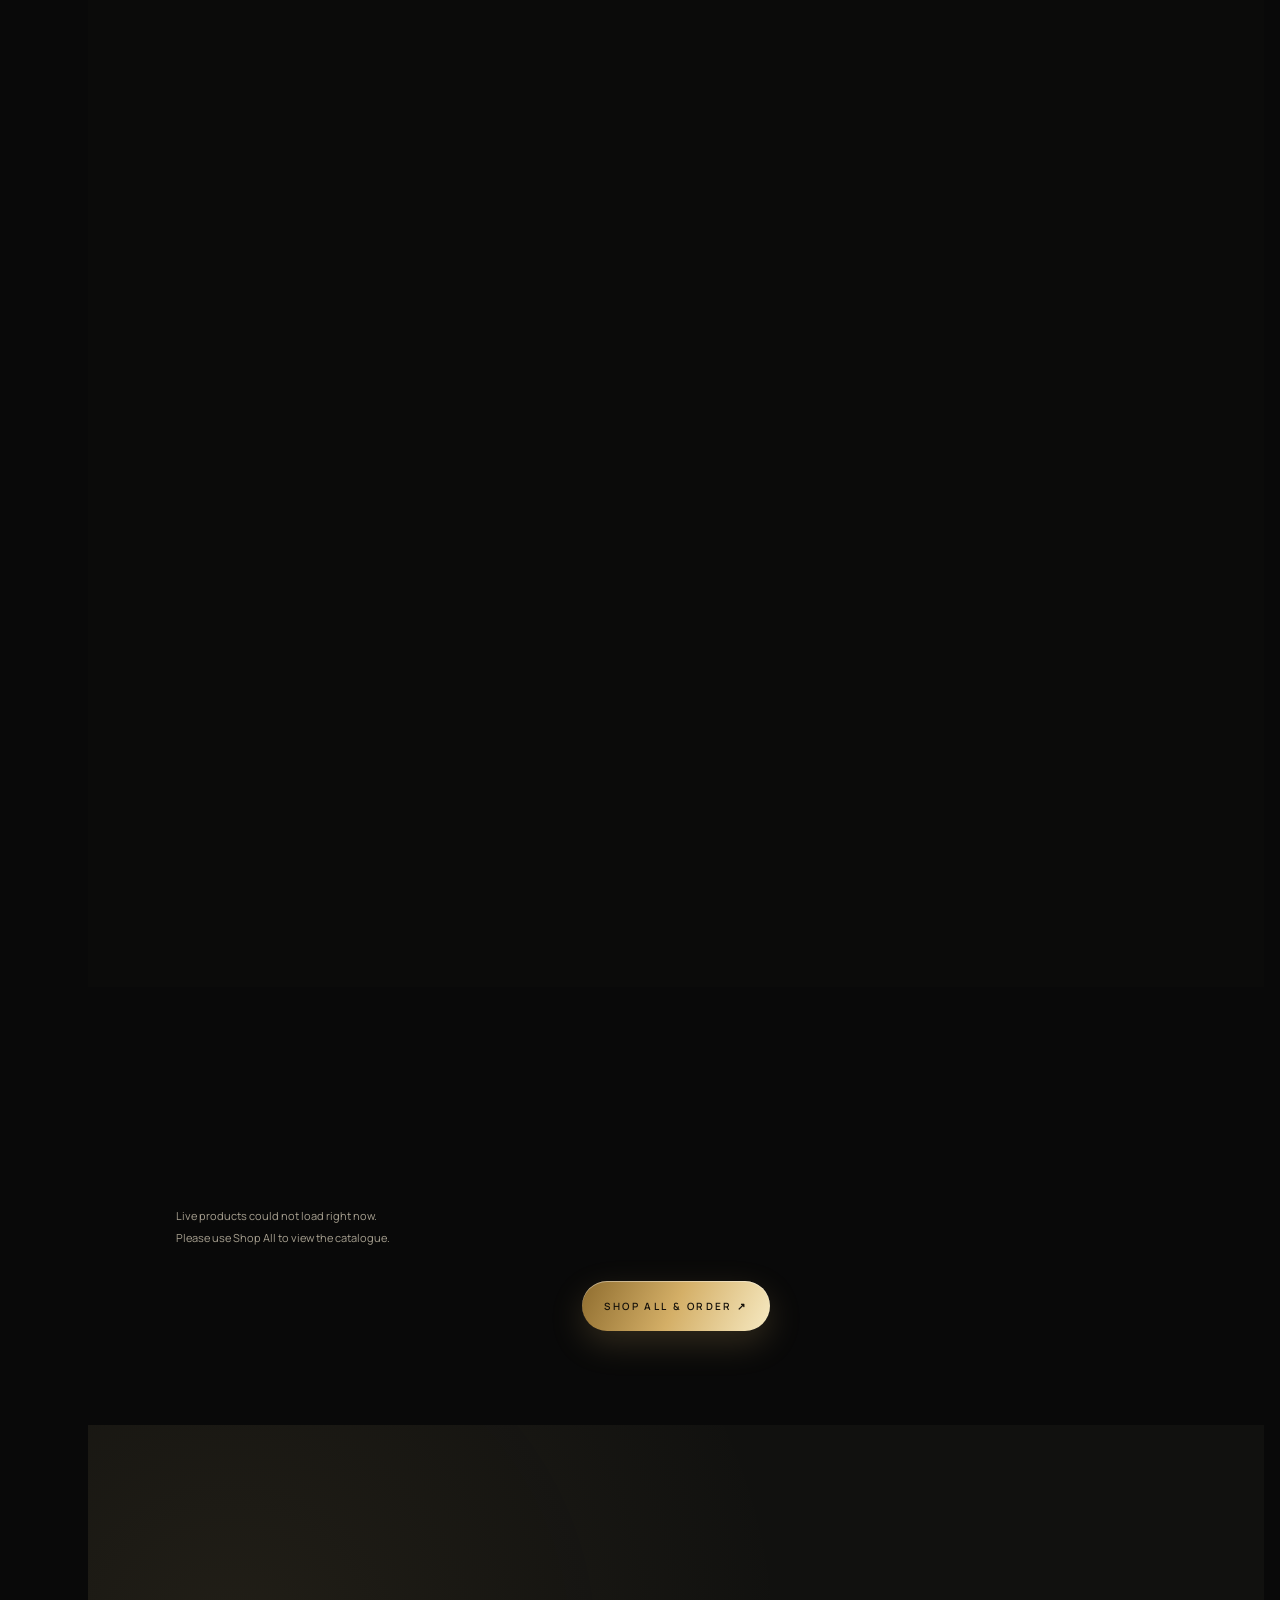
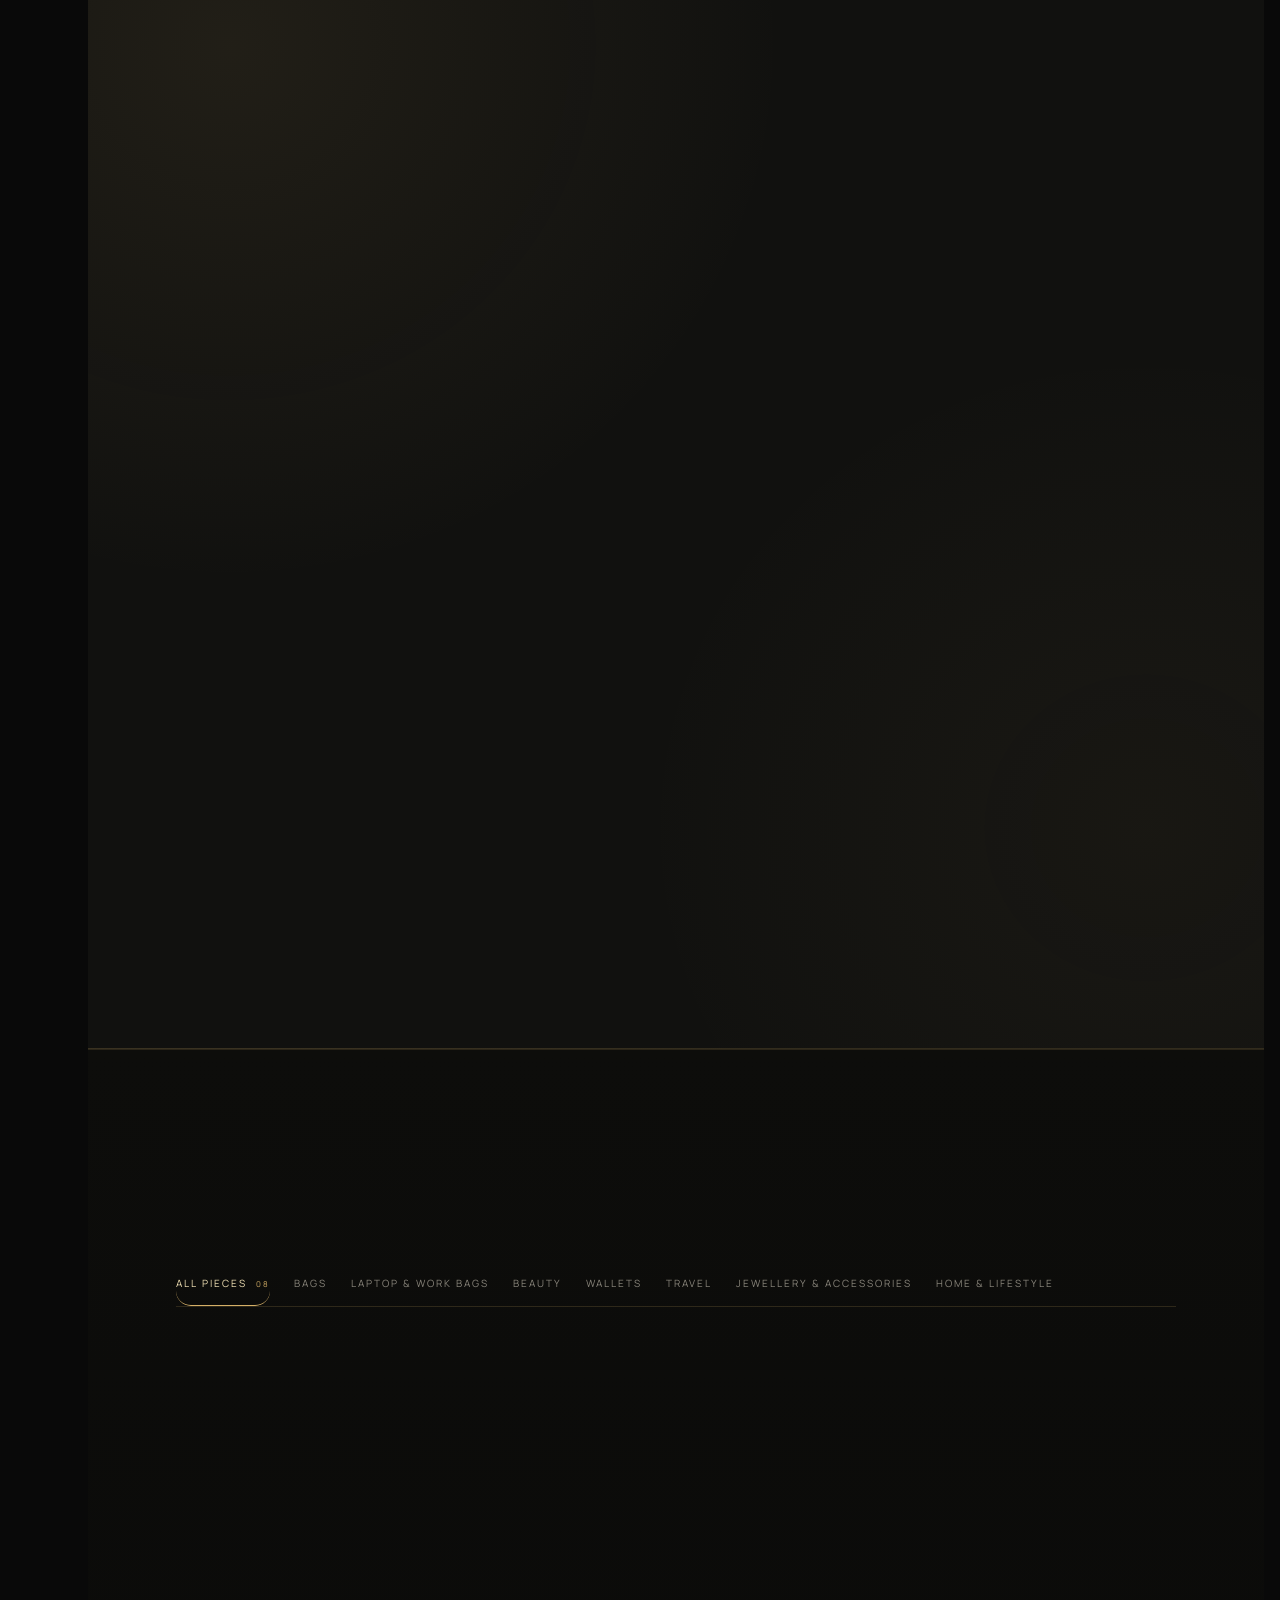
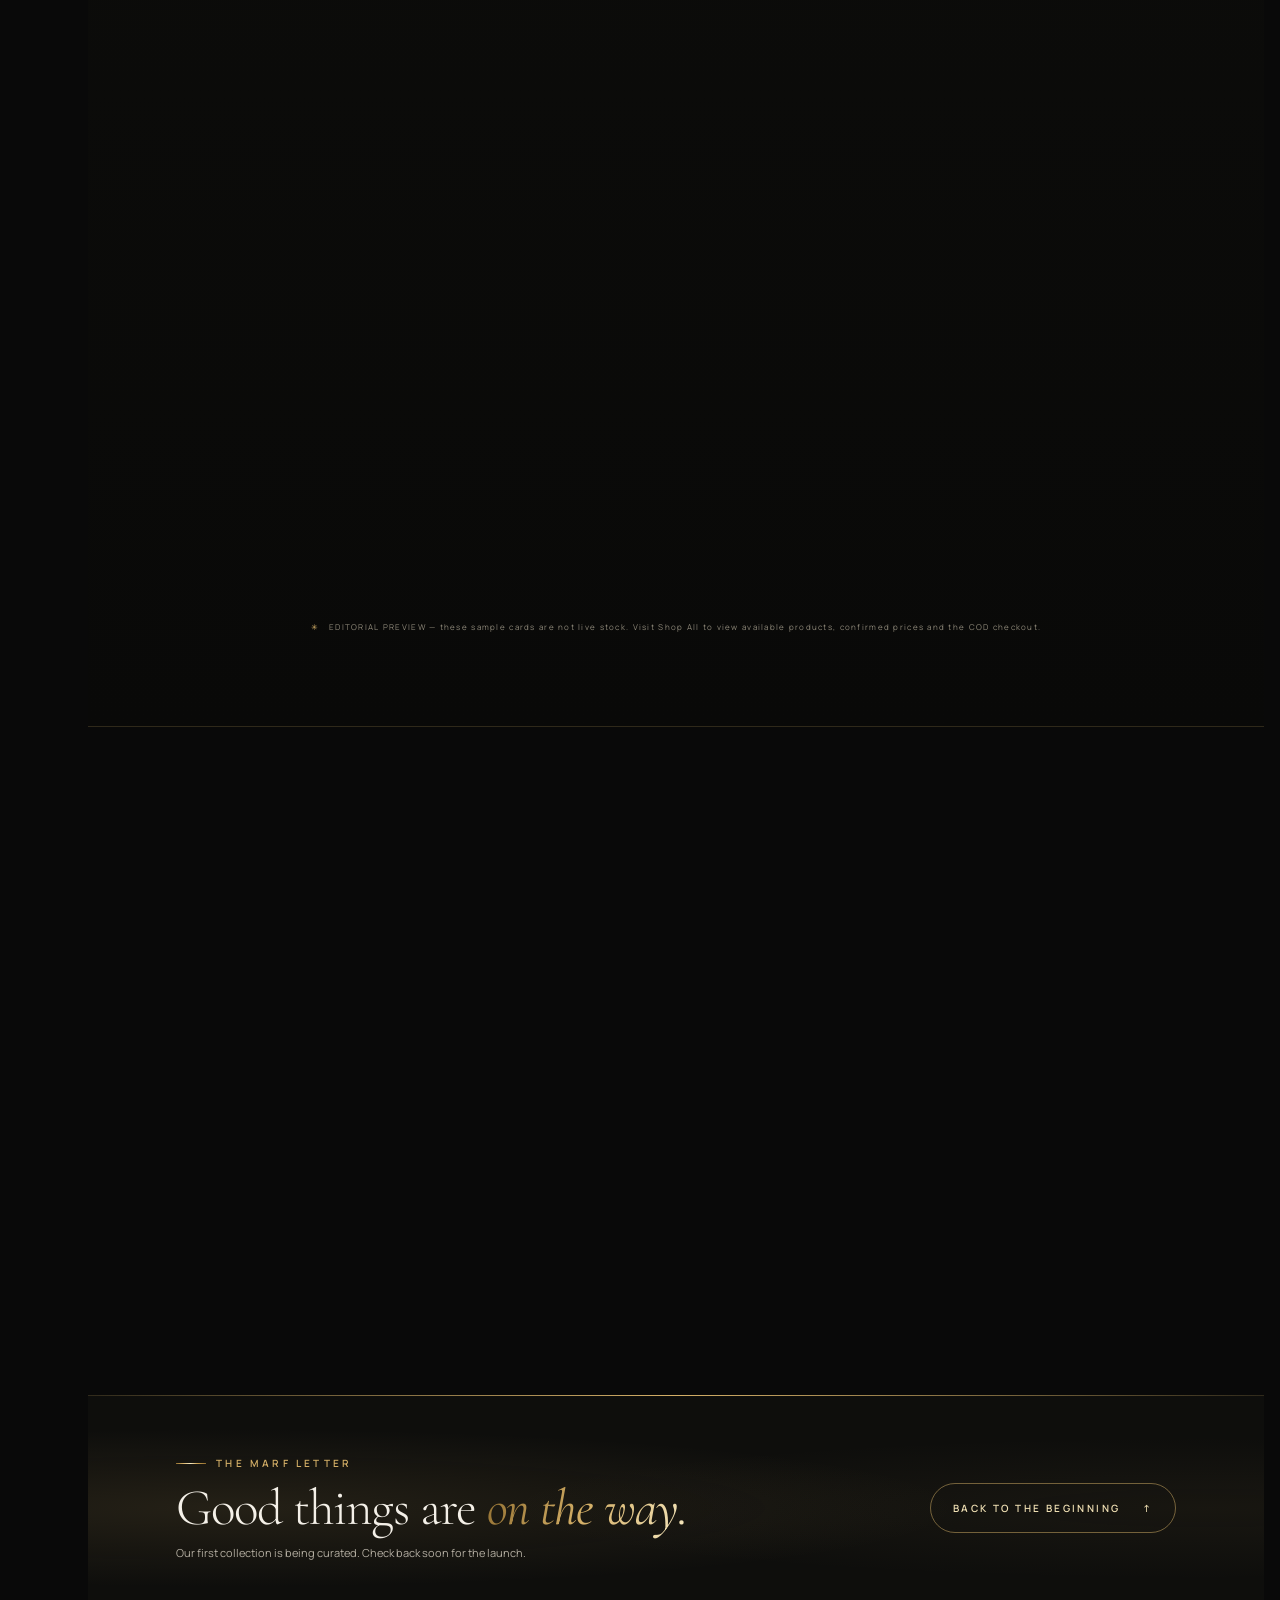
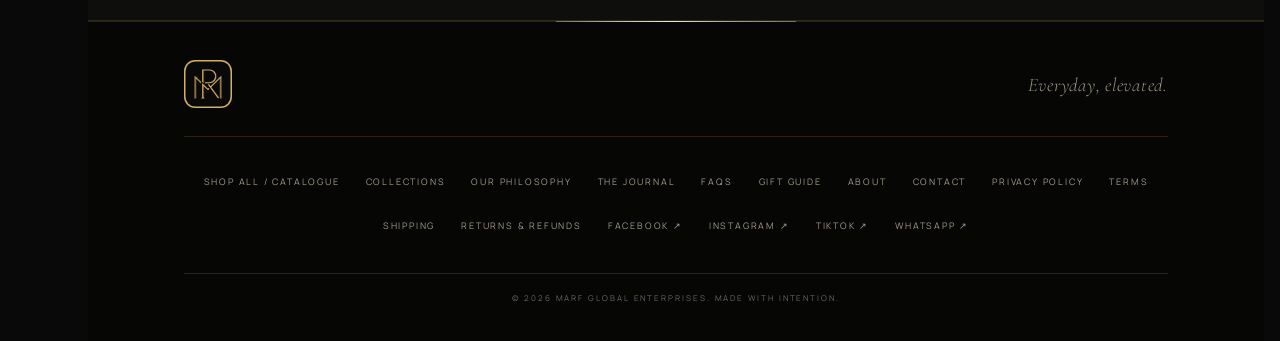
==== commit 6861cb97: "Remove EventAura promotional section from MARF Global homepage" ====
--- a/index.html
+++ b/index.html
@@ -180,74 +180,7 @@
       <div class="hero-bottom"><span>SCROLL TO EXPLORE</span><span class="scroll-line"></span><span>01 — 04</span></div>
     </section>
 
-  <section id="eventaura-promo" aria-labelledby="eventaura-title" style="position:relative;isolation:isolate;display:grid;grid-template-columns:minmax(0,1fr) minmax(0,1.35fr);align-items:center;gap:clamp(14px,2vw,28px);margin:16px 0 22px;padding:clamp(14px,2.2vw,24px);width:100%;max-width:none;box-sizing:border-box;overflow:hidden;border:1px solid rgba(201,169,106,.34);border-radius:18px;background:linear-gradient(135deg,rgba(201,169,106,.1),rgba(18,18,18,.96) 52%,rgba(9,9,9,.98));box-shadow:0 12px 34px rgba(0,0,0,.18)">
-    <div style="min-width:0">
-      <p style="margin:0 0 7px;color:#c9a96a;font:600 9px/1.5 Manrope,sans-serif;letter-spacing:.16em;text-transform:uppercase">EVENTAURA ✨</p>
-      <h2 id="eventaura-title" style="margin:0 0 8px;color:#f4eee2;font:600 clamp(27px,3.5vw,39px)/1 'Cormorant Garamond',Georgia,serif">Make Your Special Moments <em style="color:#d9bc80">Unforgettable.</em></h2>
-      <p style="margin:0 0 10px;color:#f4eee2;font:800 clamp(15px,1.35vw,18px)/1.65 Manrope,sans-serif;letter-spacing:.005em">Birthday Parties • Baby Showers • Mehndi &amp; Special Events</p><p style="margin:0 0 14px;color:#f0d18a;font:800 clamp(14px,1.2vw,16px)/1.65 Manrope,sans-serif;letter-spacing:.005em">Beautiful Decorations. Memorable Celebrations. Tailored Just for You.<br><span style="display:inline-block;margin-top:5px;color:#f4eee2;font-weight:800">📍 Lahore &amp; Gujranwala</span></p>
-      <div style="display:flex;flex-wrap:wrap;align-items:center;gap:10px 14px;margin-top:2px"><a href="https://www.instagram.com/eventaura_decor_1/" target="_blank" rel="noopener noreferrer" aria-label="Book your event with EventAura Decor on Instagram" style="display:inline-flex;flex:0 0 auto;align-items:center;justify-content:center;gap:8px;min-height:38px;padding:0 17px;border:1px solid #d9bc80;border-radius:999px;background:linear-gradient(135deg,#d9bc80,#b58c4d);color:#111;text-decoration:none;font:700 10px/1 Manrope,sans-serif;letter-spacing:.07em;text-transform:uppercase">Book Your Event <span aria-hidden="true">↗</span></a><p style="margin:0;color:#f4eee2;font:800 14px/1.65 Manrope,sans-serif;letter-spacing:.015em">✨ WOOHOO! SPECIAL OFFER — 10% OFF<br><span style="color:#f0d18a">Use Promo Code 🎉<strong style="color:#fff0bf;font-weight:900;letter-spacing:.08em">{ MARF110 }</strong>🥳 on any event booking</span></p></div>
-    </div>
-    <div class="eventaura-gallery" aria-label="EventAura décor photo carousel" style="min-width:0;display:grid;grid-template-columns:minmax(0,.72fr) minmax(0,1.45fr) minmax(0,.72fr);align-items:center;gap:clamp(6px,1vw,12px)">
-      <div class="eventaura-side eventaura-left" style="display:grid;gap:clamp(6px,1vw,12px)">
-        <a href="https://www.instagram.com/eventaura_decor_1/" target="_blank" rel="noopener noreferrer" aria-label="View EventAura décor photo on Instagram" class="eventaura-photo" style="display:block;overflow:hidden;border:1px solid rgba(201,169,106,.28);border-radius:12px;background:#151411;opacity:.82;transform:scale(.96)"><img src="https://raw.githubusercontent.com/Mureedabbas1/marf-pakistan-store/main/825325959_18111641372592904_3333500286475118110_n.webp" alt="EventAura event décor" loading="lazy" style="display:block;width:100%;height:clamp(62px,7vw,100px);object-fit:cover"></a>
-        <a href="https://www.instagram.com/eventaura_decor_1/" target="_blank" rel="noopener noreferrer" aria-label="View EventAura décor photo on Instagram" class="eventaura-photo" style="display:block;overflow:hidden;border:1px solid rgba(201,169,106,.28);border-radius:12px;background:#151411;opacity:.82;transform:scale(.96)"><img src="https://raw.githubusercontent.com/Mureedabbas1/marf-pakistan-store/main/850496304_961973356979990_7054018491998961181_n.jpg" alt="EventAura party decoration" loading="lazy" style="display:block;width:100%;height:clamp(62px,7vw,100px);object-fit:cover"></a>
-      </div>
-      <a href="https://www.instagram.com/eventaura_decor_1/" target="_blank" rel="noopener noreferrer" aria-label="View featured EventAura décor photo on Instagram" style="display:block;min-width:0;overflow:hidden;border:1px solid rgba(201,169,106,.42);border-radius:15px;background:#151411;box-shadow:0 10px 28px rgba(0,0,0,.28);transform:scale(1.02)">
-        <img src="https://raw.githubusercontent.com/Mureedabbas1/marf-pakistan-store/main/ev.jpg" alt="Featured EventAura Decor event styling" loading="eager" style="display:block;width:100%;height:clamp(165px,20vw,270px);object-fit:cover;object-position:center">
-      </a>
-      <div class="eventaura-side eventaura-right" style="display:grid;gap:clamp(6px,1vw,12px)">
-        <a href="https://www.instagram.com/eventaura_decor_1/" target="_blank" rel="noopener noreferrer" aria-label="View EventAura décor photo on Instagram" class="eventaura-photo" style="display:block;overflow:hidden;border:1px solid rgba(201,169,106,.28);border-radius:12px;background:#151411;opacity:.82;transform:scale(.96)"><img src="https://raw.githubusercontent.com/Mureedabbas1/marf-pakistan-store/main/857187728_4057245284578707_3254438059021366783_n.jpg" alt="EventAura mehndi décor" loading="lazy" style="display:block;width:100%;height:clamp(62px,7vw,100px);object-fit:cover"></a>
-        <a href="https://www.instagram.com/eventaura_decor_1/" target="_blank" rel="noopener noreferrer" aria-label="View EventAura décor photo on Instagram" class="eventaura-photo" style="display:block;overflow:hidden;border:1px solid rgba(201,169,106,.28);border-radius:12px;background:#151411;opacity:.82;transform:scale(.96)"><img src="https://raw.githubusercontent.com/Mureedabbas1/marf-pakistan-store/main/861754724_18115246403592904_2830278819138333895_n.webp" alt="EventAura celebration styling" loading="lazy" style="display:block;width:100%;height:clamp(62px,7vw,100px);object-fit:cover"></a>
-      </div>
-      <div class="eventaura-gallery-controls" style="grid-column:1/-1;display:flex;justify-content:center;align-items:center;gap:8px;margin-top:2px">
-        <button type="button" id="eventaura-prev" aria-label="Previous EventAura photos" style="width:30px;height:30px;border:1px solid rgba(201,169,106,.55);border-radius:50%;background:rgba(201,169,106,.1);color:#f4eee2;cursor:pointer">‹</button>
-        <span id="eventaura-slide-label" style="color:#c9a96a;font:600 9px/1.4 Manrope,sans-serif;letter-spacing:.14em">01 / 04</span>
-        <button type="button" id="eventaura-next" aria-label="Next EventAura photos" style="width:30px;height:30px;border:1px solid rgba(201,169,106,.55);border-radius:50%;background:rgba(201,169,106,.1);color:#f4eee2;cursor:pointer">›</button>
-      </div>
-    </div>
-    <script>
-      (function(){
-        var root=document.getElementById('eventaura-promo');
-        if(!root||root.dataset.carouselReady)return;
-        root.dataset.carouselReady='1';
-        var left=root.querySelector('.eventaura-left');
-        var right=root.querySelector('.eventaura-right');
-        var leftCards=left?Array.from(left.children):[];
-        var rightCards=right?Array.from(right.children):[];
-        var prev=root.querySelector('#eventaura-prev');
-        var next=root.querySelector('#eventaura-next');
-        var label=root.querySelector('#eventaura-slide-label');
-        var index=0;
-        function rotate(step){
-          var all=leftCards.concat(rightCards);
-          if(!all.length)return;
-          index=(index+step+all.length)%all.length;
-          var ordered=all.slice(index).concat(all.slice(0,index));
-          if(left&&right){
-            left.replaceChildren(ordered[0],ordered[1]);
-            right.replaceChildren(ordered[2],ordered[3]);
-            leftCards=Array.from(left.children);
-            rightCards=Array.from(right.children);
-          }
-          if(label)label.textContent=String(index+1).padStart(2,'0')+' / 04';
-        }
-        if(prev)prev.addEventListener('click',function(){rotate(-1)});
-        if(next)next.addEventListener('click',function(){rotate(1)});
-        var timer=setInterval(function(){rotate(1)},3000);
-        root.addEventListener('mouseenter',function(){clearInterval(timer)},{once:true});
-      })();
-    </script>
-    <style>
-      @media(max-width:700px){
-        #eventaura-promo{grid-template-columns:1fr!important;gap:16px!important;padding:16px!important;margin:12px 0 18px!important}
-        #eventaura-promo h2{font-size:30px!important}
-        #eventaura-promo .eventaura-gallery{grid-template-columns:minmax(0,.7fr) minmax(0,1.5fr) minmax(0,.7fr)!important;gap:6px!important}
-        #eventaura-promo .eventaura-side{gap:6px!important}
-        #eventaura-promo .eventaura-side img{height:clamp(58px,16vw,92px)!important}
-        #eventaura-promo .eventaura-gallery>a img{height:clamp(155px,44vw,230px)!important}
-      }
-    </style>
-  </section>
+  
     <section class="ticker" aria-label="MARF values"><div class="ticker-track"><span>LESS, BUT BETTER</span><i>✳</i><span>THE DAILY UNIFORM</span><i>✳</i><span>DETAIL IS EVERYTHING</span><i>✳</i><span>LESS, BUT BETTER</span><i>✳</i><span>THE DAILY UNIFORM</span><i>✳</i></div></section>
     
     <section class="section collections-section" id="collections">
